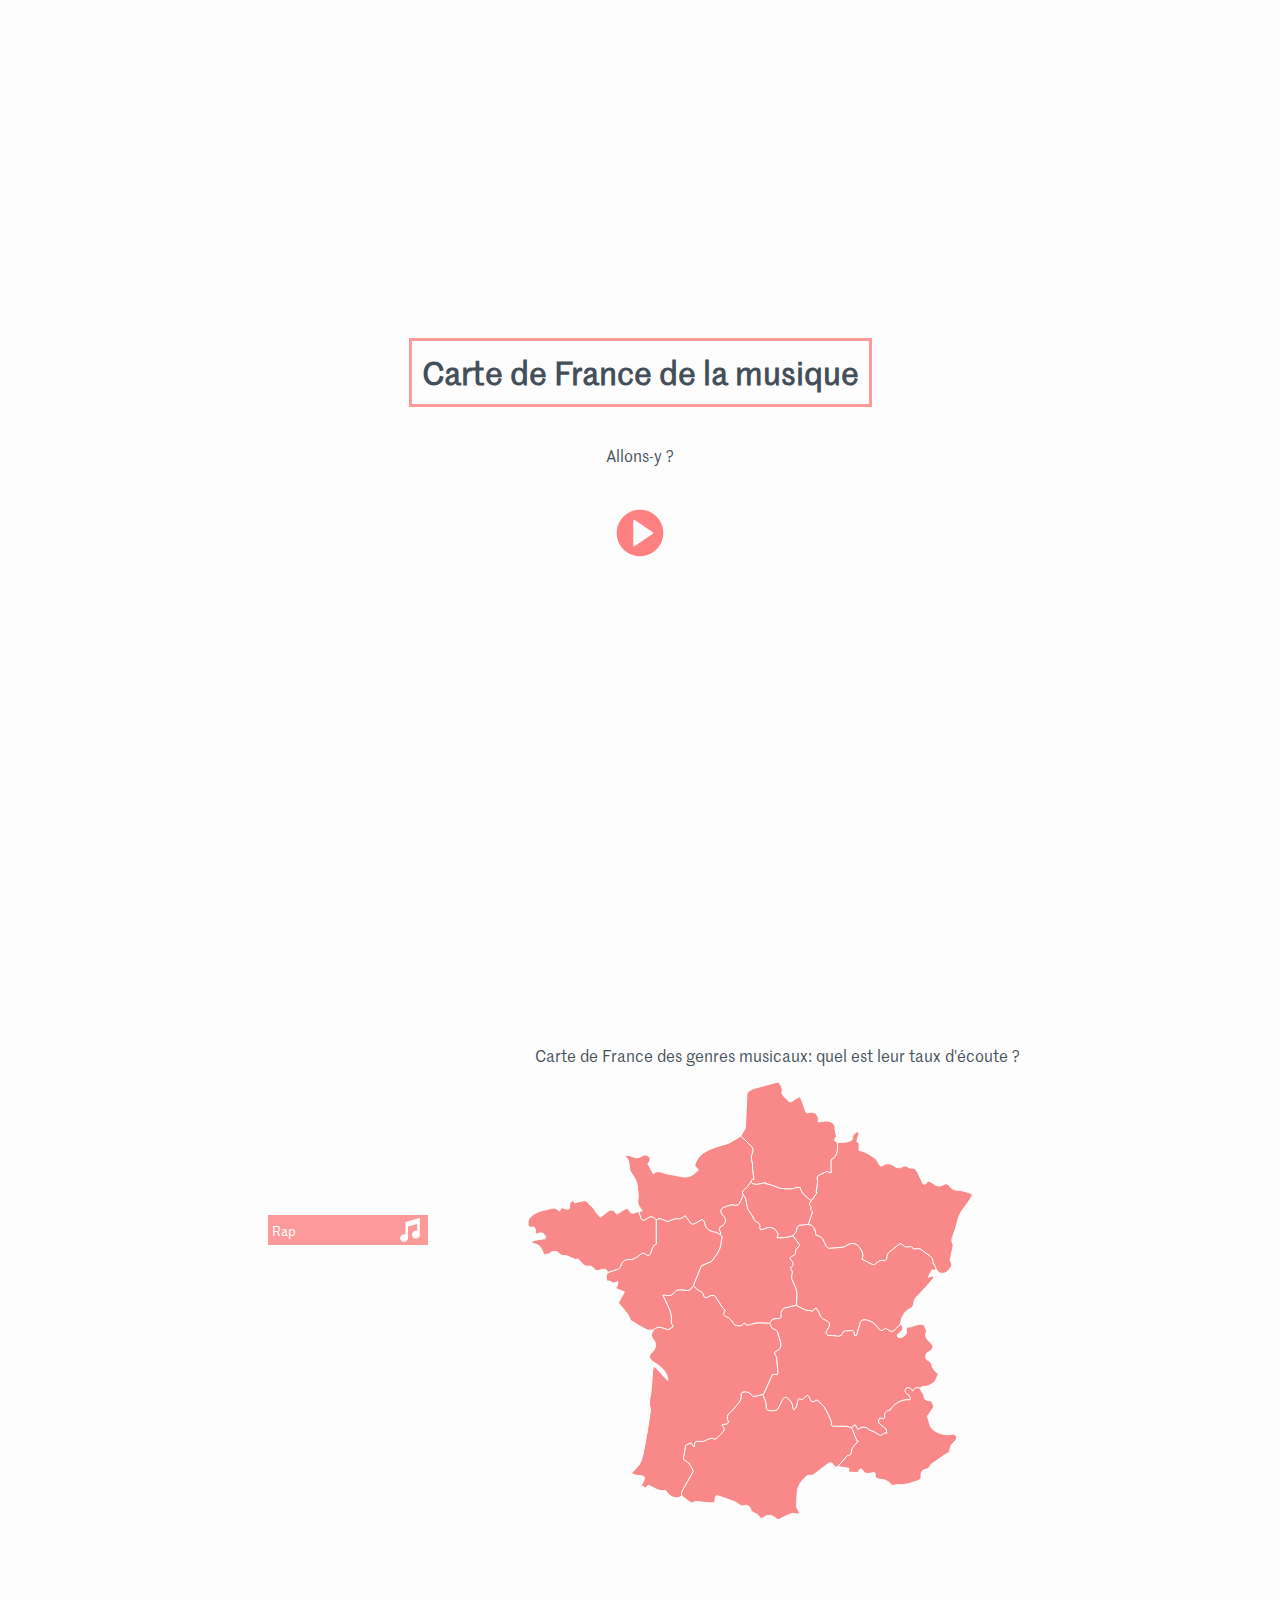
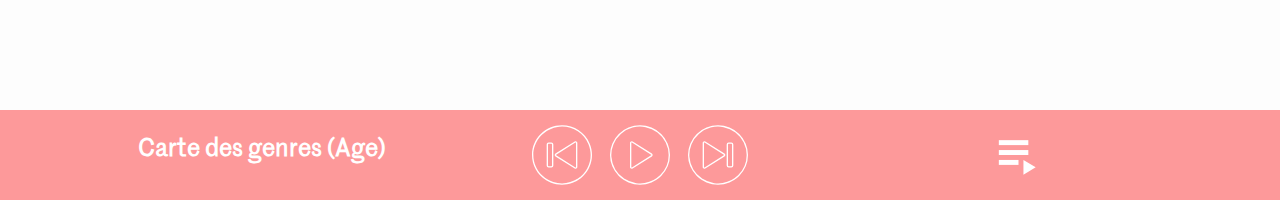
==== index.html @ 35dc8d73 "up" ====
<head>
<head>
  <meta charset="UTF-8">
  <meta name="viewport" content="width=device-width, initial-scale=1.0, maximum-scale=1.0, minimal-ui"/>
  <link rel="stylesheet" href="visuals/genreByRegionWithAge/interactiveMapStyle.css">
  <link rel="stylesheet" href="visuals/modeEcouteByAge/modeEcouteByAgeStyle.css">
  <link rel="stylesheet" href="visuals/decouverteByAge/decouverteByAgeStyle.css">
  <link rel="stylesheet" href="visuals/genreByAge/genreByAgeStyle.css">

  <link href="index_style.css" rel="stylesheet" type="text/css" />

  <script type="text/javascript" src="index_script.js"></script>
  
</head>


<body>
<div class="home">
  <div class="titre-div">
    <h1>Carte de France de la musique</h1>
  </div>
  <div>
    <p>
      Allons-y ?
    </p>
  </div>

  <div>
     <div class = "center">
      <button class="start" id="playbutton" onclick="scrollstart()">
        <img src="icons/start.svg" class="start" />
      </button>
    </div>
  </div>
</div>



<div class = "viz">

  <div id= "chartscontainer">

  <div id = "mapcharts" class = "charts">

    <div id="mapside">
      <div class="genre_selector">
        <select id="select_genre">
            <option value="Rap">Rap</option>
            <option value="Autre">Autre</option>
            <option value="Dance">Dance</option>
            <option value="Classique">Classique</option>
            <option value="Electro">Electro</option>
            <option value="Jazz">Jazz</option>
            <option value="Musique du monde">Musique du monde</option>
            <option value="Métal">Métal</option>
            <option value="PopRock">PopRock</option>
            <option value="Reggae">Reggae</option>
            <option value="RnB">RnB</option>
            <option value="Soul">Soul</option>
            <option value="Variété">Variété</option>
        </select>
      </div>
      <div class="map_legend">
        <svg xmlns="http://www.w3.org/2000/svg"
             version="1.1"
             id="map_legend_svg"
             xml:space="preserve"
        >
        </svg>
      </div>
    </div>

<div class="map" id="map">
    <div class="map_title">
        <p>Carte de France des genres musicaux: quel est leur taux d'écoute ?</p>
    </div>
    <div class="map_image">
        <svg xmlns="http://www.w3.org/2000/svg"
             version="1.1"
             id="map_svg"
             xml:space="preserve"
            >

            <path id="occ" d="m 309.60883,384.45453 c -1.83333,0.89067 -3.13067,0.448 -4.07733,-1.41733 -1.304,-2.57467 -3.32267,-3.09734 -5.62267,-1.35334 -4.832,3.65867 -9.54133,7.48267 -14.39867,11.10534 -0.704,0.52533 -1.96,0.29866 -2.95866,0.43466 -1.22,0.168 -2.812,-0.0733 -3.58667,0.60934 -2.32667,2.04933 -4.71733,4.21733 -6.35467,6.80133 -1.60133,2.53067 -2.91466,5.55467 -3.27466,8.49467 -0.648,5.27733 -0.64,10.656 -0.56,15.988 0.0213,1.35333 1.38666,2.66533 2.04666,4.03866 0.41067,0.856 0.65467,1.78934 0.976,2.688 -0.944,0.0267 -1.892,0.11734 -2.83066,0.0627 -1.87334,-0.10933 -3.98267,-0.936 -5.564,-0.33467 -4.19334,1.59334 -8.156,3.79067 -12.212,5.74667 h -2.18534 c -3.592,-3.36933 -7.43733,-5.52533 -12.34799,-2.58933 -0.65867,0.39333 -1.252,0.92133 -1.94934,1.22266 -1.51733,0.65334 -2.48,0.716 -3.456,-1.29066 -0.76533,-1.57334 -2.80933,-2.76 -4.544,-3.56534 -1.80666,-0.83733 -3.40933,-1.33066 -3.95466,-3.66266 -0.87867,-3.764 -4.18667,-5.07067 -7.7,-3.556 -0.72134,0.312 -1.94134,0.1 -2.65467,-0.33067 -1.71333,-1.03333 -3.104,-2.73867 -4.90933,-3.46133 -5.23734,-2.09867 -10.61734,-3.83867 -15.93734,-5.73334 -3.724,-1.328 -4.472,-0.72533 -4.46933,3.18267 0,1.25867 -0.67467,2.51867 -0.94133,3.43467 -5.02,-0.34134 -8.988,-0.38934 -12.88134,-0.948 -3.052,-0.436 -5.86933,-0.928 -8.796,0.748 -0.68533,0.392 -2.46533,-0.81067 -3.57066,-1.53867 -2.46934,-1.624 -4.83067,-3.41067 -7.23467,-5.12933 0.072,-1.63467 -0.392,-3.55734 0.304,-4.85734 3.524,-6.58266 7.34933,-13.00266 11.31733,-19.912 -1.83733,-3.68666 -3.23333,-8.31466 -7.72933,-10.45733 -2.11467,-1.00667 -2.41467,-1.84 -1.88,-3.984 0.78533,-3.14933 0.96667,-6.44667 1.536,-9.656 0.16,-0.89867 0.564,-2.13067 1.23733,-2.48533 1.552,-0.82 3.33734,-1.196 5.02534,-1.75067 0.66,1.06667 1.38666,2.24267 2.11333,3.41733 0.304,0.012 0.60933,0.024 0.91467,0.0373 -0.60134,-5.864 2.83466,-5.512 6.51733,-4.94667 0.83067,0.128 1.77867,-0.0733 2.592,-0.35467 3.928,-1.35866 7.58133,-4.40266 11.50267,-1.864 1.68533,-1.468 3.15733,-2.56666 4.408,-3.87466 2.70533,-2.832 7.228,-5.204 2.33466,-10.492 1.56134,-0.38534 2.56667,-0.81067 3.588,-0.852 2.66134,-0.11067 3.552,-1.27334 2.36267,-3.69867 -1.35733,-2.77067 -0.48133,-5.04133 1.43333,-7.084 1.63467,-1.74667 3.55867,-3.256 5.00267,-5.14133 2.984,-3.89334 7.512,-7.04 6.83333,-12.88267 -0.27466,-2.35333 1.10934,-3.12 3.092,-3.40133 3.23467,-0.45867 5.57867,0.992 7.63467,3.32267 0.57467,0.652 1.69067,1.37466 2.41867,1.248 2.92933,-0.508 5.80533,-1.33867 8.7,-2.048 0.124,0.396 0.23466,0.79866 0.37333,1.18933 1.42667,4.06933 3.772,7.88 2.98267,12.55333 -0.11067,0.65467 1.492,2.068 2.51066,2.336 1.604,0.42267 3.41333,0.372 5.084,0.144 1.328,-0.18133 3.156,-0.56133 3.75867,-1.49733 1.72266,-2.67734 2.99333,-5.65734 4.332,-8.568 1.33066,-2.89467 3.89333,-4.2 5.64,-2.48133 2.564,2.51866 5.332,5.03733 5.09333,9.21466 -0.04,0.71733 0.59867,1.47467 1.03067,2.45733 0.86,-0.62533 1.60666,-0.88 1.78933,-1.352 0.75733,-1.96 1.63733,-3.948 1.924,-6.00133 0.42267,-3.03733 1.11067,-4.96666 4.46,-2.60666 0.62933,-0.46267 1.19467,-0.76534 1.61867,-1.204 4.16133,-4.31734 4.53733,-4.3 6.908,1.15733 0.92933,2.136 2.04666,2.592 4.076,1.412 0.96933,-0.564 2.80133,-1.31334 3.196,-0.92134 2.80933,2.77734 5.76533,5.564 7.85866,8.86534 2.30267,3.628 3.748,7.80533 5.528,11.76 0.26,0.57866 0.60534,1.368 0.408,1.85733 -0.89466,2.216 0.448,3.24133 2.12667,3.416 2.75067,0.28667 5.55333,0.0787 8.33333,0.0787 2.01334,-0.0653 4.07734,0.0307 6.10134,0.37333 1.03733,0.176 2.00133,0.792 3,1.20667 0.58533,0.784 1.36266,1.48933 1.724,2.36666 1.476,3.56534 2.824,7.18267 4.22,10.78267 0.46266,0.0613 0.924,0.12267 1.388,0.18533 -1.41467,1.54267 -2.932,3.00667 -4.21067,4.65467 -0.98933,1.27733 -2.19867,2.71867 -2.4,4.20933 -0.452,3.33467 -1.11067,6.048 -4.46267,5.72534 -2.6,3.012 -4.79066,5.59333 -7.03466,8.128 -0.82534,0.93333 -1.77467,1.756 -2.66667,2.62933"/>
            <path id="cvdl" d="m 215.3035,113.07626 c 3.816,3.68 2.89067,8.87733 4.35333,13.30667 0.65334,1.98266 2.30934,3.624 3.44934,5.45733 0.872,1.40133 1.63466,2.86933 2.476,4.29067 0.60533,1.01733 1.02666,2.42266 1.936,2.92666 2.76666,1.53467 5.31333,2.97067 4.396,6.82534 -0.088,0.376 0.28533,0.86 0.63866,1.82 1.72667,-0.45067 3.70267,-0.51734 5.13867,-1.43467 2.788,-1.78533 8.716,-0.668 10.324,2.252 0.61333,1.112 1.436,2.10667 2.39067,3.48267 -0.28534,0.78266 -0.716,1.964 -1.316,3.60666 5.63333,0.61067 10.75333,-0.448 15.83333,-1.92266 2.22667,2.96 4.49867,5.88533 6.60933,8.924 0.224,0.32266 -0.34133,1.46133 -0.81733,1.956 -1.81467,1.88666 -3.588,3.60133 -3.13067,6.704 0.10934,0.74266 -1.64666,2.19066 -2.79866,2.60266 -2.83867,1.016 -3.45734,2.53067 -1.33734,4.60534 2.27334,2.22533 2.312,4.30133 0.0427,6.50666 -0.40267,0.392 -0.61733,0.97867 -0.94,1.50933 2.376,2.19734 1.99333,4.55067 1.232,7.13067 -0.34933,1.184 -0.196,2.728 0.26533,3.89867 1.17734,2.98133 2.85867,5.772 3.94,8.78 0.70534,1.96266 0.97867,4.17466 0.97867,6.27466 0,3.58267 -0.368,7.164 -0.58133,10.74667 -1.81867,0.39067 -3.64667,0.748 -5.456,1.18133 -1.70934,0.408 -3.40134,1.26134 -5.1,1.264 -2.51067,0.003 -5.31467,3.52934 -4.69867,6.88267 0.61467,3.33733 -1.22267,4.27733 -3.78933,4.04667 -3.88534,-0.34667 -6.26267,1.196 -7.52134,4.756 -3.64266,-0.204 -7.292,-0.628 -10.92666,-0.53334 -2.508,0.0653 -5.11734,0.524 -7.464,1.39334 -2.69734,1 -5.056,1.87066 -7.156,-1.50934 -0.868,1.03467 -1.39467,2.07734 -2.24,2.55334 -0.87067,0.49066 -2.07467,0.64933 -3.09467,0.552 -1.38667,-0.12934 -2.73867,-0.63867 -4.50133,-1.08667 -1.228,-1.664 -2.78,-4 -4.596,-6.112 -0.72267,-0.84267 -1.98,-1.29733 -3.07067,-1.736 -3.656,-1.472 -4.09867,-2.77733 -1.75733,-6.53467 -1.23734,-1.50133 -2.70134,-3.01866 -3.85734,-4.74133 -2.13466,-3.17867 -3.932,-6.596 -6.23066,-9.64133 -0.55334,-0.732 -2.63334,-0.792 -3.81467,-0.46134 -1.89067,0.53067 -3.55467,1.96267 -5.448,2.336 -0.624,0.12267 -2.20133,-1.76533 -2.39467,-2.896 -0.396,-2.308 -1.64,-2.99333 -3.61066,-3.96266 -2.41734,-1.188 -4.25334,-3.556 -6.34,-5.41334 2.64533,-6.624 5.29066,-13.248 7.95733,-19.928 2.86933,-1.21066 6.392,-2.68133 9.896,-4.19599 0.40667,-0.176 0.77733,-0.55067 1.04133,-0.92134 4.148,-5.86133 8.944,-11.42666 8.89734,-19.236 -0.003,-0.5 0.2,-1.01866 0.38266,-1.5 0.928,-2.45466 0.55334,-4.45333 -1.93733,-5.74933 0.42133,-0.312 0.84133,-0.624 1.312,-0.97333 -0.42667,-0.89467 -0.724,-1.60934 -1.09867,-2.28 -1.11733,-1.996 -0.60266,-3.408 1.39734,-4.46267 5.22266,-2.75733 5.79333,-7.29333 1.47333,-11.38133 -3.04267,-2.88 -2.33733,-6.464 1.58533,-7.90134 2.23067,-0.81733 4.448,-1.75733 6.75467,-2.24933 1.40133,-0.29867 3.04933,-0.12 4.42933,0.32933 2.024,0.65867 3.908,-0.99333 4.58934,-3.18533 1.10133,-2.31733 2.204,-4.63467 3.30533,-6.952"/>
            <path id="graest" d="m 444.24296,113.69213 c -2.72,4.06133 -5.14,8.372 -8.24133,12.11867 -3.60667,4.35866 -5.57867,9.20266 -6.80534,14.63333 -1.02,4.516 -2.588,8.93067 -4.21466,13.27733 -1.06534,2.844 -1.912,5.44667 -0.064,8.28667 0.39333,0.60267 0.21733,1.69733 0.0573,2.516 -0.90133,4.60533 -1.88667,9.19333 -2.81333,13.792 -0.064,0.328 0.004,0.79733 0.204,1.048 3.15466,3.98933 -0.068,6.56666 -2.184,9.204 -2.10667,2.62533 -5.16534,3.23466 -8.34134,2.55066 -0.84933,-0.18266 -1.50533,-1.30933 -2.23466,-2.01866 -0.42934,-0.41867 -0.82934,-0.86934 -1.24,-1.30534 -0.844,-2.016 -1.68667,-4.02933 -2.52934,-6.04533 -0.29866,0.10133 -0.59866,0.20267 -0.89733,0.304 0,-1.02 0.19067,-2.08533 -0.0453,-3.04533 -0.33734,-1.36667 -0.612,-3.12267 -1.56934,-3.896 -3.62933,-2.924 -7.46666,-5.60533 -11.368,-8.16267 -0.776,-0.50666 -2.176,-0.072 -3.28666,-0.0573 -1.17734,0.016 -3.24667,0.39067 -3.39067,0.02 -1.20267,-3.13467 -3.28133,-2.208 -5.60533,-1.83733 -1.29734,0.208 -3.256,-0.30267 -4.084,-1.232 -2.092,-2.34667 -3.50533,-2.59067 -5.948,-0.42 -1.89467,1.68266 -3.82533,3.38 -5.95867,4.72266 -3.21733,2.02534 -5.148,4.50534 -4.83333,8.53734 0.0493,0.64 -1.63333,2.13333 -2.12533,1.98133 -3.36934,-1.048 -5.852,0.25467 -8.17867,2.44133 -1.49333,1.40133 -3.05067,2.14267 -5.16267,0.95067 -2.90133,-1.63867 -5.94266,-3.036 -9.32,-4.73733 -0.0213,0.40133 -0.10266,-0.0387 0.0387,-0.38934 1.44933,-3.62933 0.46133,-6.748 -1.53467,-9.948 -3.74,-5.996 -8.9,-7.14533 -14.456,-2.988 -0.836,0.624 -1.956,1.07467 -2.99333,1.18934 -4.58133,0.50666 -9.17733,0.99333 -13.78,1.17066 -1.02267,0.0387 -2.51067,-0.96533 -3.068,-1.91066 -1.488,-2.51467 -2.43467,-5.34534 -3.908,-7.868 -0.588,-1.004 -1.91867,-1.696 -3.052,-2.22134 -1.116,-0.51733 -2.41467,-0.644 -3.41333,-0.888 -0.66534,-7.19333 -2.924,-10.272 -7.66134,-11.03466 1.38934,-4.10667 2.77734,-8.21467 4.30934,-12.74 -0.4,-0.35334 -1.27067,-1.12534 -2.188,-1.94 0.276,-0.62267 0.60133,-1.35867 0.88666,-2.00267 -2.40266,-3.91333 -2.40266,-3.91333 0.10267,-7.028 1.90667,-2.73467 3.812,-5.46933 5.71733,-8.20267 -0.32266,-0.0707 -0.64666,-0.14 -0.96933,-0.21066 0.39333,-2.69867 0.81867,-5.39334 1.16267,-8.09867 0.16,-1.272 0.532,-2.688 0.15733,-3.822666 -0.80933,-2.445334 -0.456,-4.318667 1.87333,-5.470667 2.476,-1.224 5.05734,-2.234666 8.09334,-3.556 0.54266,0.250667 1.668,0.773334 3.59066,1.665334 V 77.586798 c 0.89734,-0.58 2.57334,-1.150667 3.44267,-2.32 3.31067,-4.457334 3.62133,-9.621333 2.88267,-14.930667 5.172,0.149334 10.38666,0.556 15.24266,-2.861333 -0.56666,-3.189333 0.94534,-5.777333 4.076,-7.356 0.66,-0.333333 1.63334,-0.048 2.72,-0.048 -0.89866,3.372 -1.69066,6.350667 -2.53733,9.533333 4.52533,1.957334 1.04267,6.598667 2.53467,8.992 2.09066,0.457333 3.73733,0.468 5.016,1.16 3.63066,1.970667 7.29733,3.974667 10.57333,6.461333 1.684,1.278667 2.792,3.506667 3.75467,5.501333 1.00533,2.084 2.3,2.961334 4.25466,1.670667 3.48934,-2.304 6.84534,-1.978667 10.26667,-0.008 1.30533,0.753333 2.52667,1.906667 3.924,2.182667 1.54667,0.305333 3.58667,0.34 4.816,-0.444 2.272,-1.446667 4.01733,-1.813334 6.12933,0.113333 0.66533,0.606667 1.908,0.921333 2.83733,0.834667 3.08267,-0.282667 5.04134,0.998666 6.32,3.728 1.824,3.894666 3.71867,7.757333 5.672,11.587999 0.24934,0.488 1.16134,1.088 1.54667,0.964 0.868,-0.28267 1.66,-0.91867 2.35733,-1.54933 0.336,-0.30534 0.38934,-0.924003 0.83067,-2.084003 1.88533,0.877333 3.876,1.389333 5.33467,2.561333 3.89866,3.136 6.536,3.56267 10.932,1.12 2.09733,-1.16533 3.87333,-0.78 5.15466,1.15467 2.48534,3.74933 6.052,4.73866 10.32934,4.93466 3.028,0.13734 6.04133,1.132 8.99733,1.968 1.36667,0.38667 2.58133,1.30934 3.864,1.98934 z"/>
            <path id="nouaqu" d="m 234.91869,312.38413 c -2.896,0.70933 -5.77067,1.53867 -8.7,2.048 -0.728,0.12667 -1.844,-0.596 -2.42,-1.248 -2.056,-2.33067 -4.4,-3.78133 -7.63333,-3.324 -1.98267,0.28133 -3.36667,1.04933 -3.09334,3.40267 0.68,5.84266 -3.848,8.988 -6.832,12.88133 -1.44533,1.88533 -3.368,3.396 -5.004,5.14267 -1.91333,2.04266 -2.78933,4.31333 -1.432,7.084 1.18934,2.42533 0.29734,3.588 -2.364,3.69866 -1.02133,0.0413 -2.02666,0.46534 -3.588,0.85067 4.89467,5.28933 0.372,7.66 -2.33333,10.492 -1.252,1.30933 -2.724,2.408 -4.408,3.876 -3.92267,-2.54 -7.57467,0.50533 -11.50267,1.864 -0.81466,0.28133 -1.76266,0.48267 -2.592,0.35467 -3.68266,-0.56534 -7.11999,-0.91867 -6.51733,4.94666 -0.30533,-0.0133 -0.61066,-0.0253 -0.91466,-0.0387 -0.728,-1.17334 -1.45467,-2.34934 -2.11334,-3.416 -1.68933,0.55466 -3.47466,0.93066 -5.02533,1.74933 -0.67333,0.356 -1.07867,1.588 -1.23733,2.48667 -0.56934,3.20933 -0.75067,6.50666 -1.536,9.656 -0.53467,2.14266 -0.23467,2.976 1.88,3.984 4.49466,2.14266 5.892,6.76933 7.728,10.45733 -3.96667,6.90933 -7.792,13.32933 -11.316,19.912 -0.696,1.3 -0.23334,3.22266 -0.304,4.85733 -5.384,3.492 -11.764,1.308 -15.97734,-5.536 -7.12133,1.11067 -12.64266,-3.21067 -17.46133,-5.556 -1.236,1.352 -2.024,2.21333 -2.96533,3.24267 -1.93334,-1.688 -2.844,-2.484 -3.852,-3.364 0.97866,-1.60534 1.964,-2.83067 2.50533,-4.228 0.45333,-1.17334 0.89867,-3.41734 0.46133,-3.67334 -1.508,-0.88266 -3.46266,-1.64 -5.14266,-1.46266 -3.13467,0.33333 -7.18534,-1.6 -7.272,-2.94134 3.19066,-3.61466 6.57066,-6.232 8.268,-9.68 2.01066,-4.08133 2.80133,-8.82933 3.71066,-13.37199 1.62134,-8.09867 2.99067,-16.248 4.35734,-24.396 0.85333,-5.092 1.51466,-10.21734 2.24933,-15.32934 0.0507,-0.35466 0.11467,-0.77466 -0.0173,-1.08266 -2.576,-6.03067 0.15066,-11.88667 0.57733,-17.812 0.50133,-6.97734 1.01733,-13.95334 1.66133,-20.91867 0.10534,-1.13733 0.904,-2.21333 1.59067,-3.80267 4.82133,5.176 9.00533,9.66667 13.30667,14.28267 0.0213,-0.26933 0.24666,-1.056 0.12133,-1.78267 -1.32267,-7.72533 -7.04667,-11.89733 -12.94533,-15.92133 -0.84934,-0.57867 -1.72934,-1.11867 -2.53734,-1.752 -3.63466,-2.852 -3.69066,-5.44267 -0.22,-8.68533 3.04534,-2.844 4.35867,-7.05334 2.92934,-10.16667 -0.74534,-1.62667 -1.98934,-3.01467 -2.87467,-4.58533 -1.23867,-2.192 -0.93733,-4.24 0.77333,-6.13467 0.25734,-0.28533 0.064,-0.97733 0.0787,-1.47867 1.952,-1.00933 3.944,-2.91066 5.84533,-2.82533 3.05734,0.13867 6.05467,1.59067 9.42934,2.592 1.73866,-1.09333 3.692,-2.32133 4.968,-3.124 -0.96134,-1.98933 -2.09334,-3.20266 -1.98267,-4.28933 0.59467,-5.832 -0.548,-11.18933 -3.308,-16.336 -1.74667,-3.256 -3.15333,-6.69467 -5.03067,-10.73733 1.90134,0 2.652,-0.12534 3.34534,0.0213 2.83866,0.6 5.228,0.48133 7.32666,-2.132 2.50667,-3.12533 6.14134,-3.996 10.012,-3.136 3.74134,0.83067 7.01734,0.88933 8.76267,-3.356 0.16133,-0.392 0.636,-0.656 0.964,-0.98 2.088,1.85867 3.924,4.22533 6.34,5.41467 1.972,0.968 3.216,1.65333 3.61066,3.96133 0.19334,1.13067 1.772,3.01867 2.396,2.896 1.89334,-0.37333 3.55734,-1.80533 5.448,-2.336 1.18134,-0.33067 3.26134,-0.27067 3.81467,0.46133 2.29867,3.04667 4.096,6.46267 6.22933,9.64134 1.15734,1.72266 2.62134,3.24 3.85867,4.74133 -2.34267,3.75733 -1.9,5.06267 1.756,6.53467 1.092,0.43866 2.348,0.89333 3.072,1.736 1.81467,2.112 3.368,4.448 4.596,6.112 1.76267,0.448 3.11467,0.95733 4.50133,1.08666 1.02,0.0973 2.22267,-0.0613 3.09334,-0.552 0.84666,-0.476 1.372,-1.51866 2.24,-2.55333 2.1,3.38133 4.45866,2.50933 7.15733,1.50933 2.34667,-0.86933 4.956,-1.328 7.46267,-1.39333 3.636,-0.0947 7.284,0.32933 10.928,0.53333 1.34666,2.064 1.36133,5.032 4.572,5.844 1.24533,0.316 2.74133,1.564 3.18666,2.74267 1.304,3.44666 2.18,7.05866 3.14,10.62933 0.948,3.53067 -0.77066,6.84267 -4.16666,8.37333 -1.96934,0.88667 -2.41734,2.248 -1.132,4.09734 0.496,0.716 1.16266,1.49066 1.24533,2.288 0.504,4.94666 0.892,9.90666 1.24667,14.86666 0.052,0.72667 -0.28267,1.48267 -0.46667,2.35734 -1.592,-0.10134 -3.00267,-0.19067 -4.80533,-0.30667 -2.956,6.52933 -5.896,13.02667 -9.028,19.94667 0.20133,-0.0267 -0.24667,0.0307 -0.69467,0.0893"/>
            <path id="hdf" d="m 309.29629,60.336663 c 0.73867,5.308 0.428,10.473333 -2.88267,14.929333 -0.86933,1.170667 -2.54533,1.74 -3.44266,2.321333 v 13.436 c -1.924,-0.892 -3.048,-1.413333 -3.59067,-1.665333 -3.036,1.321333 -5.61733,2.332 -8.09333,3.557333 -2.32934,1.152 -2.68267,3.025333 -1.87334,5.470666 0.37467,1.134667 0.003,2.549335 -0.15733,3.821335 -0.344,2.70533 -0.76933,5.4 -1.16267,8.1 0.32267,0.0693 0.64667,0.14 0.96934,0.20933 -1.90534,2.73467 -3.81067,5.468 -5.71734,8.20267 -4.84133,-3.44934 -9.84266,-6.75733 -11.32533,-13.17867 -1.19467,-0.0747 -2.34533,-0.51066 -3.08,-0.13466 -5.39867,2.76666 -11.03067,1.16933 -16.572,1.04133 -0.79733,-0.0187 -1.56667,-0.664 -2.37067,-0.96133 -2.49466,-0.92267 -4.97466,-1.89734 -7.50799,-2.69734 -1.60934,-0.508 -3.30267,-0.74266 -4.95734,-1.09866 0.0387,-0.31334 0.076,-0.628 0.11467,-0.94 -1.108,0.2 -2.216,0.40666 -3.32533,0.60133 -3.99467,0.704 -8.11734,2.45867 -11.55467,-1.409335 0.42133,-0.812 0.84267,-1.624 1.20267,-2.316 0.78933,-0.204 1.468,-0.38 1.91333,-0.494666 -0.436,-3.02 -0.93867,-5.818667 -1.21733,-8.637333 -0.28,-2.844 0.24,-5.902667 -0.63867,-8.514667 -1.05867,-3.148 -1.11067,-5.838666 0.26533,-8.788 1.27334,-2.732 0.584,-5.387999 -1.41733,-7.454666 -3.24667,-3.350667 -6.71733,-6.486667 -10.09333,-9.714667 1.46,-2.505333 2.94933,-4.994666 4.35733,-7.529333 0.28267,-0.508 0.344,-1.181333 0.36933,-1.784 0.448,-10.755999 0.77334,-21.518666 1.428,-32.261332 0.084,-1.386667 1.59734,-3.0666667 2.90134,-3.9053334 1.928,-1.2386666 4.20266,-2.0533333 6.43066,-2.6826666 7.22534,-2.0386666 14.49867,-3.9119999 21.75467,-5.83599983 0.23466,-0.06266666 0.50666,0.01866667 0.832,0.03733334 1.27733,3.33733329 4.72666,5.89866649 2.99333,10.29466649 -0.356,0.9 1.05067,2.686667 1.94133,3.837333 1.04267,1.349333 2.60934,2.308 3.59067,3.689333 1.73733,2.442667 3.64133,2.521334 5.96133,0.589334 1.77467,-1.48 4.06,-2.346667 6.884,-3.910667 1.62534,4.392 3.28934,8.264 4.48,12.274667 1.32934,4.477333 1.14134,4.533333 5.64534,3.545333 3.692,-0.809334 7.73066,2.293333 7.90933,6.094666 0.044,0.929334 0.007,1.861334 0.007,3.348 1.51733,-0.114666 2.96666,-0.09067 4.36,-0.354666 4.73066,-0.898667 9.17066,-0.822667 11.916,3.925333 0.628,1.089333 0.30533,2.702666 0.528,4.057333 0.252,1.522667 0.68266,3.016 0.92533,4.54 0.16133,1.001333 0.58133,2.413333 0.10267,2.986666 -2.33067,2.794667 -2.18667,3.834667 1.19733,5.358667"/>
            <path id="nor" d="m 212.78203,54.022263 c 3.376,3.226667 6.84667,6.362667 10.092,9.714666 2.00133,2.066667 2.692,4.722667 1.41867,7.453334 -1.376,2.949333 -1.324,5.639999 -0.26534,8.789333 0.87867,2.612 0.35867,5.670666 0.63867,8.514666 0.27867,2.818667 0.78133,5.616 1.21733,8.637333 -0.44533,0.114667 -1.12533,0.290667 -1.91333,0.494667 -0.36,0.692 -0.78133,1.504 -1.204,2.316 -1.65733,2.198668 -2.92133,4.970668 -5.072,6.455998 -2.89067,1.996 -3.83867,3.28667 -2.39067,6.67867 -1.10133,2.31733 -2.204,4.63466 -3.30533,6.952 -0.68133,2.19066 -2.56533,3.844 -4.58933,3.18533 -1.37867,-0.44933 -3.028,-0.62933 -4.42934,-0.33067 -2.30666,0.49334 -4.524,1.43334 -6.75333,2.24934 -3.924,1.43733 -4.62933,5.02266 -1.58533,7.90266 4.31866,4.088 3.74933,8.624 -1.47467,11.38 -1.99867,1.056 -2.51467,2.468 -1.39733,4.464 0.37466,0.67067 0.672,1.38534 1.09866,2.27867 -0.47066,0.34933 -0.89066,0.66267 -1.31066,0.97467 -1.19867,-0.58934 -2.39734,-1.17867 -3.596,-1.768 -6.268,-0.78134 -10.70134,-3.4 -11.624,-10.492 -0.10534,-0.81334 -2.01467,-2.21734 -2.54267,-2.004 -2.17333,0.88 -4.07333,2.40666 -6.2,3.43733 -1.22933,0.59733 -3.448,1.41333 -3.93067,0.90533 -2.28266,-2.40533 -4.12133,-5.232 -6.5,-8.42133 -0.93333,0.68667 -2.068,1.72133 -3.38133,2.42267 -0.92133,0.492 -2.07467,0.65333 -3.14267,0.74 -1.29066,0.104 -2.69066,-0.336 -3.88133,0.0107 -2.448,0.712 -4.79066,1.792 -7.06533,2.676 -8.32,-3.47733 -8.32,-3.47733 -11.54,-1.59733 -2.82933,-3.90667 -5.60933,-4.14 -9.95333,-0.836 -2.488,1.892 -4.428,1.45333 -5.508,-1.43333 -0.73734,-1.97334 -1.172,-4.05867 -1.74267,-6.09334 0.93467,-0.22666 1.86933,-0.452 3.312,-0.80133 -0.69067,-1.07333 -1.04267,-1.92133 -1.648,-2.50667 -2.70933,-2.62 -3.22,-5.69733 -2.552,-9.304 0.376,-2.024 0.13067,-4.17866 0.032,-6.268 -0.056,-1.18533 -0.57733,-2.36 -0.552,-3.53333 0.13333,-6.27066 -2.48533,-11.183998 -6.212,-16.163998 -2.09733,-2.802667 -1.784,-7.378666 -2.68,-11.125333 -0.316,-1.328 -0.898667,-2.621333 -1.554667,-3.825333 -0.337333,-0.62 -1.101333,-1.006667 -1.672,-1.5 0.03867,-0.346667 0.076,-0.693333 0.114667,-1.041333 1.4,0 2.86533,-0.266667 4.18533,0.06 2.248,0.554666 4.36267,1.903999 6.60934,2.121333 1.744,0.168 3.82266,-0.524 5.36666,-1.466667 2.556,-1.56 4.93734,-1.970666 7.08134,0.192 2.24666,2.264 1.384,4.530667 -0.71867,6.501333 -0.18,0.169334 -0.276,0.426667 -0.28267,0.437334 1.83734,3.442666 3.59867,6.742666 5.56534,10.426666 -0.49467,-0.133333 -0.34267,-0.05067 -0.304,-0.08667 4.98933,-4.755999 9.91066,-0.204 14.79066,0.277334 5.156,0.509333 10.19333,2.156 15.34267,2.856 2.29066,0.310666 4.85466,-0.126667 7.06933,-0.882667 1.94667,-0.664 3.64133,-2.166667 5.34,-3.441333 3.57067,-2.68 3.472,-2.638667 0.15867,-5.532 -0.65334,-0.570667 -1.008,-2.210667 -0.68667,-3.041333 1.728,-4.473334 3.91867,-8.149333 8.40933,-11.142667 7.38267,-4.918666 15.52,-6.725333 23.672,-9.113333 3.13067,-0.916 5.92,-3.037333 8.82,-4.688 1.65467,-0.941333 3.22,-2.038666 4.82667,-3.065333"/>
            <path id="pdll" d="m 128.15243,138.04173 c 3.22133,-1.87867 3.22133,-1.87867 11.54,1.59867 2.27467,-0.88534 4.61733,-1.964 7.06533,-2.67734 1.192,-0.34666 2.59067,0.0947 3.88134,-0.0107 1.068,-0.0867 2.22133,-0.248 3.144,-0.74 1.312,-0.70134 2.44666,-1.73467 3.38,-2.42134 2.37866,3.18934 4.21733,6.016 6.5,8.42 0.48266,0.508 2.70133,-0.308 3.93066,-0.904 2.12667,-1.03066 4.028,-2.55866 6.2,-3.43733 0.528,-0.21467 2.43734,1.19067 2.54267,2.00267 0.924,7.092 5.356,9.712 11.624,10.49333 1.19867,0.58933 2.39733,1.17733 3.596,1.76667 2.48933,1.296 2.864,3.29466 1.936,5.748 -0.18267,0.48266 -0.38533,1 -0.38267,1.5 0.0467,7.81066 -4.74933,13.376 -8.89733,19.23733 -0.26267,0.37067 -0.63467,0.74533 -1.04,0.92133 -3.504,1.51467 -7.028,2.98534 -9.89733,4.196 -2.66667,6.68 -5.312,13.304 -7.956,19.928 -0.33067,0.324 -0.804,0.588 -0.96534,0.98 -1.74533,4.24533 -5.02133,4.18667 -8.76266,3.356 -3.872,-0.86 -7.50534,0.0107 -10.01334,3.136 -2.09733,2.61333 -4.48666,2.732 -7.32666,2.132 -0.692,-0.14667 -1.44267,-0.0227 -3.344,-0.0227 1.87733,4.044 3.284,7.48267 5.02933,10.73867 2.76133,5.14533 3.904,10.504 3.30933,16.336 -0.112,1.08533 1.02,2.3 1.98267,4.28933 -1.276,0.80134 -3.22933,2.03067 -4.968,3.124 -3.37467,-1.00133 -6.372,-2.45333 -9.42933,-2.592 -1.90134,-0.0853 -3.89467,1.816 -5.84534,2.824 -2.048,-0.02 -4.43333,0.63734 -6.08266,-0.18266 -5.43867,-2.70534 -10.796,-5.67734 -15.78267,-9.12934 -1.64933,-1.14133 -1.83333,-4.21466 -3.125333,-6.10666 -1.805333,-2.644 -4.004,-5.02534 -6.067999,-7.48934 -1.189334,-1.41866 -2.445334,-2.78 -3.590667,-4.076 2.025333,-3.67066 3.805333,-6.89733 6.084,-11.02666 -3.154667,-1.26134 -5.924,-2.368 -9.024,-3.60667 0.709333,-0.88533 1.365333,-1.70266 2.270667,-2.83066 v -4.508 c -3.785334,4.82266 -6.9,-1.17067 -10.488,0.26933 -1.76,-3.10133 -1.024,-5.928 0.292,-8.732 3.348,-1.06933 6.757333,-1.98933 10.013333,-3.28933 1.202667,-0.48134 2.56,-1.68534 2.96,-2.86 1.348,-3.972 4.001333,-7.01067 7.854669,-6.84134 4.50133,0.19734 7.776,-1.42133 11.05733,-4.23733 1.51867,-1.30533 3.69733,-3.43067 6.308,-1.172 2.39733,2.07467 4.12667,1.532 5.168,-1.544 1.228,-3.62133 1.94533,-7.60133 5.42133,-8.44133 -0.0347,-8.36134 -0.068,-16.24 -0.10133,-24.11867"/>
            <path id="bre" d="m 128.15243,138.04173 c 0.0333,7.87867 0.0667,15.75733 0.10133,24.11867 -3.476,0.84 -4.19333,4.82 -5.42133,8.44133 -1.04133,3.076 -2.77067,3.61867 -5.168,1.544 -2.61067,-2.25867 -4.78933,-0.13333 -6.308,1.172 -3.28133,2.816 -6.556,4.43467 -11.05733,4.23733 -3.853336,-0.16933 -6.506669,2.86934 -7.854669,6.84134 -0.4,1.17466 -1.757333,2.37866 -2.96,2.86 -3.256,1.3 -6.665333,2.22 -10.013333,3.28933 -0.789333,-3.54267 -1.554667,-3.844 -6.902667,-2.74 -1.413333,0.292 -3.026666,1.116 -4.194666,0.7 -1.346667,-0.48 -2.209333,-2.184 -3.457333,-3.124 -0.933334,-0.70267 -2.325334,-1.67467 -3.202667,-1.42667 -4.588,1.29467 -6.962666,-1.66133 -9.330666,-4.53733 -2.277334,-2.76533 -2.425334,-2.93067 -4.945334,-1.872 -3.065333,-1.32133 -5.836,-2.58533 -8.666666,-3.69733 -0.826667,-0.324 -1.828,-0.32534 -2.741333,-0.28667 -2.625334,0.11333 -4.234667,-1.20533 -5.893334,-3.14533 -0.790666,-0.92667 -2.950666,-0.86534 -4.498666,-0.9 -1.017333,-0.0213 -2.048,0.58533 -3.073333,0.912 0.072,0.32 0.144,0.64133 0.214666,0.96133 -2.513333,0.58533 -5.028,1.17067 -6.722666,1.56533 -1.553333,-3.37066 -2.188,-6.63066 -4.152,-8.48133 -2.0253334,-1.90933 -5.3426666,-2.44667 -9.0386665,-3.97467 1.0813333,-0.728 1.8293333,-1.44666 2.7239999,-1.78266 1.2853333,-0.48534 2.6613333,-0.78134 4.0239999,-0.996 2.2226667,-0.352 4.4666667,-0.57334 7.2759997,-0.92 1.734667,-2.056 -0.490667,-5.95867 -4.325333,-5.87734 -1.502667,0.032 -2.9906667,0.77867 -4.9666667,1.33467 -0.1173333,-1.48933 -0.2733333,-2.76267 -0.3066666,-4.03867 -0.068,-2.448 -1.0586667,-3.79066 -3.6666666,-3.024 -2.4359999,0.71467 -3.19599991,-0.82133 -3.49733323,-2.63066 -0.75199998,-4.52 1.92666663,-7.67734 5.55866653,-10.21734 6.0426666,-4.22933 13.1559996,-4.28533 19.7253326,-6.35866 0.985334,-0.30934 2.48,0.708 3.633333,1.31333 0.893334,0.468 1.621334,1.25333 2.294667,1.79333 0.478667,-0.26933 0.638667,-0.308 0.649333,-0.37333 0.734667,-4.29467 3.581334,-2.33867 5.733334,-1.804 3.097333,0.768 4.282666,-0.248 3.969333,-3.38533 -0.244,-2.44134 0.933333,-4.03734 3.456,-4.92 0.514666,0.73733 1.002666,1.436 1.56,2.236 2.681333,-0.64134 5.425333,-1.25734 8.145333,-1.96267 2.668,-0.692 4.345333,0.15467 5.745333,2.62533 0.865333,1.528 2.888,2.35334 4.038667,3.78 1.657333,2.05734 2.885333,4.45734 4.505333,6.548 1.041333,1.34267 2.458666,2.392 3.512,3.388 2.530666,-2.02533 4.586666,-3.83466 6.806666,-5.41333 3.78,-2.68933 5.508,-2.39067 8.458667,1.19867 0.326666,0.39733 0.578666,0.85733 0.753333,1.12 3.329333,-1.98134 6.241333,-3.86667 9.32,-5.42267 0.634666,-0.32133 2.563999,0.36933 2.749329,0.956 1.076,3.40267 3.964,4.51333 7.09334,2.63467 0.85466,-0.51334 2.06666,-0.43067 3.11333,-0.62134 0.57067,2.03467 1.00533,4.12134 1.74267,6.09334 1.08,2.88666 3.02,3.32533 5.508,1.43466 4.344,-3.304 7.124,-3.072 9.95333,0.83467"/>
            <path id="auvrho" d="m 234.91869,312.38413 c 0.448,-0.0587 0.896,-0.116 0.69467,-0.0893 3.132,-6.92 6.072,-13.41734 9.028,-19.94667 1.80266,0.116 3.21333,0.20533 4.80533,0.30667 0.184,-0.87467 0.51867,-1.63067 0.46667,-2.35734 -0.35467,-4.96 -0.74267,-9.92 -1.24667,-14.86666 -0.0827,-0.79734 -0.74933,-1.572 -1.24533,-2.288 -1.28534,-1.84934 -0.83734,-3.21067 1.132,-4.09734 3.396,-1.53066 5.11466,-4.84266 4.16666,-8.37333 -0.96,-3.57067 -1.836,-7.18267 -3.14,-10.62933 -0.44533,-1.17867 -1.94133,-2.42667 -3.18666,-2.74267 -3.21067,-0.812 -3.22534,-3.78 -4.572,-5.844 1.25733,-3.56 3.63466,-5.10266 7.52,-4.756 2.56666,0.23067 4.404,-0.70933 3.78933,-4.04666 -0.616,-3.35334 2.18933,-6.88 4.7,-6.88267 1.69867,-0.003 3.39067,-0.856 5.1,-1.264 1.808,-0.43333 3.636,-0.79067 5.456,-1.18133 0.53067,0.32666 1.03867,0.69733 1.596,0.97066 2.576,1.25734 5.08533,2.72 7.78,3.64534 1.77733,0.612 3.82533,0.43866 5.75067,0.616 0.0227,0.35866 0.044,0.71866 0.064,1.076 1.292,-1.12267 2.58266,-2.248 4.5,-3.91734 1.38533,2.41734 2.97733,4.29067 3.56666,6.43867 0.852,3.10667 2.84,4.748 5.53067,5.82 4.72133,1.88133 5.68,5.14933 2.55867,9.076 -2.45867,3.09466 -1.85067,5.35333 1.13333,6.564 2.54666,0 4.43733,-0.28667 6.20533,0.0587 3.73067,0.728 6.92667,1.04 7.928,-3.90266 0.11867,-0.58934 2.23467,-0.92934 3.46533,-1.09734 1.30667,-0.18 2.748,0.28534 3.97334,-0.0707 2.12933,-0.61734 3.188,0.12133 3.69466,2.07733 0.21734,0.83733 0.35334,1.696 0.548,2.65067 0.52267,-0.052 0.964,-0.0947 1.86267,-0.184 1.176,-4.17734 2.26533,-8.436 3.62533,-12.60667 0.35067,-1.07333 1.41734,-2.42933 2.392,-2.664 1.592,-0.38133 3.49067,-0.28933 5.056,0.22134 2.212,0.72266 4.536,1.66 6.27334,3.13866 2.30133,1.95867 3.988,4.628 6.164,6.764 0.512,0.504 2.36933,0.52 2.84,0.0253 1.78,-1.86 3.28266,-1.90266 5.252,-0.30933 3.02,2.444 5.37733,1.98267 7.868,-1.06133 1.332,-1.62667 2.908,-3.05333 4.37466,-4.56933 3.356,2.82266 3.084,6.45999 -0.68533,8.63866 -1.708,0.98667 -2.97867,2.09733 -2.14533,4.108 3.90266,1.88267 6.36666,-0.224 8.46,-2.8 0.57066,-0.70133 0.57333,-2.18267 0.32,-3.176 -0.64,-2.52133 0.928,-4.28 3.53466,-3.94933 0.94667,0.12 2.14,-0.18267 2.93867,-0.71733 2.344,-1.56267 9.84667,-2.18667 11.35467,-1.27334 0.94933,2.344 1.62933,4.02133 2.472,6.09867 -2.76934,5.20933 0.56,8.73333 4.408,12.276 1.08,0.99466 2.25466,3.14266 1.86533,4.2 -0.64133,1.74 -2.27067,3.61733 -3.95467,4.33733 -1.93466,0.82933 -3.072,1.612 -3.21066,3.72933 -0.13467,2.09067 0.108,3.696 2.29466,4.92934 1.576,0.888 3.42534,2.616 3.708,4.22266 0.72934,4.16267 3.32,6.648 6.62667,9.14934 -1.22933,2.928 -2.46533,5.868 -3.244,7.72266 -2.89333,1.85334 -4.71333,3.36267 -6.79733,4.24134 -1.57734,0.66533 -3.52534,0.38933 -5.24934,0.788 -1.16533,0.268 -2.22666,0.98 -3.33466,1.49333 -2.928,-0.80267 -5.536,-0.65467 -7.128,3.03467 -1.708,-3.07467 -3.74,-4.352 -6.688,-2.712 -1.668,3.19066 -1.032,4.32533 2.1,5.876 1.144,0.56666 1.67866,2.53866 2.26666,3.96133 0.18134,0.43867 -0.37866,1.18533 -0.58266,1.744 -6.50934,-1.46933 -16.15734,3.54267 -19.5,10.07333 -4.072,0.576 -6.27334,2.848 -5.524,7.416 0.0773,0.472 -0.82,1.10534 -1.06667,1.41467 -1.58933,-0.388 -2.75333,-0.67067 -3.77867,-0.92267 -2.116,2.96134 -1.48533,5.10534 1.06134,6.94667 1.76,1.27333 3.73333,2.424 5.05066,4.076 0.82667,1.03867 0.62,2.90133 0.876,4.396 -0.456,-0.184 -0.912,-0.36933 -1.36933,-0.552 -1.07067,0.556 -2.272,0.956 -3.18133,1.71067 -1.47334,1.22266 -2.296,1.14933 -3.90267,-0.19334 -2.028,-1.69333 -4.74667,-2.57066 -7.18933,-3.756 -0.52934,-0.25866 -1.332,-0.14933 -1.7,-0.51866 -3.72934,-3.73334 -7.58667,-3.85334 -11.60667,-0.37067 -0.88533,-1.62933 -1.67733,-3.088 -2.66667,-4.908 -1.612,1.14133 -2.89066,2.04667 -4.16933,2.95333 -0.99867,-0.416 -1.96267,-1.03066 -3,-1.20666 -2.024,-0.34267 -4.08933,-0.43867 -6.10267,-0.37467 -2.78,0 -5.58133,0.20933 -8.33333,-0.0773 -1.67733,-0.17467 -3.02,-1.20134 -2.12533,-3.41734 0.196,-0.488 -0.14934,-1.27866 -0.408,-1.856 -1.78133,-3.95466 -3.22667,-8.132 -5.528,-11.76133 -2.09467,-3.3 -5.05067,-6.08667 -7.85867,-8.864 -0.396,-0.392 -2.228,0.35733 -3.196,0.92 -2.03066,1.18133 -3.148,0.724 -4.076,-1.41067 -2.37066,-5.45733 -2.748,-5.476 -6.90933,-1.15733 -0.42267,0.43867 -0.988,0.74 -1.61867,1.204 -3.348,-2.36 -4.036,-0.43067 -4.45866,2.60667 -0.28667,2.05333 -1.16667,4.04 -1.92534,6.00133 -0.18133,0.472 -0.928,0.72667 -1.788,1.352 -0.43333,-0.984 -1.07066,-1.74 -1.03066,-2.45733 0.23866,-4.17734 -2.52934,-6.696 -5.09334,-9.21467 -1.748,-1.71867 -4.31066,-0.41467 -5.64133,2.48133 -1.33867,2.91067 -2.60933,5.89067 -4.332,8.568 -0.60267,0.936 -2.42933,1.31467 -3.75733,1.49734 -1.67067,0.228 -3.48,0.27866 -5.08534,-0.144 -1.01733,-0.26934 -2.62,-1.68134 -2.50933,-2.336 0.788,-4.67334 -1.556,-8.48534 -2.984,-12.55334 -0.13733,-0.39066 -0.248,-0.79333 -0.372,-1.18933"/>
            <path id="bfc" d="m 372.38882,242.08599 c -1.46667,1.516 -3.04133,2.94267 -4.37333,4.56933 -2.49067,3.044 -4.84934,3.50534 -7.86934,1.06134 -1.968,-1.59467 -3.47066,-1.55067 -5.25066,0.30933 -0.472,0.49333 -2.328,0.47733 -2.84134,-0.0253 -2.176,-2.136 -3.86133,-4.80534 -6.164,-6.76534 -1.73733,-1.47733 -4.06133,-2.41466 -6.272,-3.13733 -1.56666,-0.51067 -3.46533,-0.60267 -5.056,-0.22133 -0.976,0.23466 -2.04133,1.59066 -2.392,2.664 -1.36133,4.17066 -2.45066,8.42933 -3.62666,12.60666 -0.89867,0.088 -1.34,0.132 -1.86134,0.184 -0.196,-0.95466 -0.33066,-1.81466 -0.548,-2.652 -0.50666,-1.95466 -1.56533,-2.69333 -3.696,-2.076 -1.22533,0.35467 -2.66666,-0.10933 -3.972,0.0693 -1.23066,0.168 -3.34666,0.508 -3.46666,1.09866 -1.00134,4.94267 -4.196,4.62934 -7.92667,3.90134 -1.768,-0.344 -3.65866,-0.0587 -6.20666,-0.0587 -2.984,-1.21067 -3.592,-3.468 -1.132,-6.56267 3.12133,-3.928 2.16266,-7.196 -2.55867,-9.076 -2.692,-1.07333 -4.68,-2.71333 -5.532,-5.82 -0.58933,-2.14933 -2.18,-4.02133 -3.56533,-6.43866 -1.91867,1.66933 -3.20934,2.79333 -4.5,3.91733 -0.0213,-0.35733 -0.0427,-0.71733 -0.064,-1.076 -1.92667,-0.17733 -3.97467,-0.004 -5.752,-0.616 -2.69334,-0.92667 -5.20267,-2.388 -7.78,-3.64667 -0.55734,-0.272 -1.06534,-0.64266 -1.596,-0.96933 0.21333,-3.58267 0.58133,-7.164 0.58133,-10.74667 0,-2.1 -0.27333,-4.312 -0.97867,-6.27466 -1.08133,-3.00934 -2.76266,-5.79867 -3.94,-8.78 -0.46133,-1.17067 -0.61466,-2.716 -0.26533,-3.9 0.76133,-2.57867 1.144,-4.932 -1.232,-7.12934 0.32267,-0.532 0.53733,-1.11733 0.94,-1.50933 2.26933,-2.20533 2.23067,-4.28133 -0.0427,-6.50667 -2.12,-2.076 -1.50133,-3.58933 1.33734,-4.60533 1.152,-0.41333 2.908,-1.86133 2.79866,-2.60266 -0.45733,-3.10267 1.316,-4.81734 3.13067,-6.704 0.476,-0.49467 1.04133,-1.63334 0.81733,-1.956 -2.11066,-3.03867 -4.38266,-5.96534 -6.60933,-8.924 0.12667,-0.276 0.18133,-0.63467 0.38933,-0.816 2.15467,-1.85734 3.54134,-3.95467 3.58534,-7.028 0.0147,-0.932 1.70933,-2.41467 2.84,-2.64534 2.768,-0.56533 5.65733,-0.54933 8.49733,-0.76666 4.736,0.76266 6.996,3.84 7.66133,11.03466 0.99867,0.244 2.29734,0.36934 3.412,0.88667 1.13467,0.52667 2.46534,1.21733 3.052,2.22133 1.47467,2.52267 2.42134,5.35467 3.908,7.868 0.55867,0.94667 2.04534,1.94934 3.06934,1.91067 4.60266,-0.176 9.19733,-0.66267 13.77999,-1.17067 1.036,-0.11466 2.15734,-0.564 2.99334,-1.18933 5.556,-4.156 10.716,-3.008 14.456,2.988 1.996,3.2 2.984,6.31867 1.53333,9.94933 -0.14,0.35067 -0.06,0.79067 -0.0373,0.388 3.37733,1.70133 6.41733,3.1 9.32,4.73867 2.112,1.192 3.66933,0.44933 5.16133,-0.952 2.32667,-2.18534 4.81067,-3.488 8.18,-2.44134 0.492,0.15334 2.17467,-1.34133 2.12533,-1.98 -0.316,-4.03333 1.616,-6.51333 4.83334,-8.53866 2.132,-1.34267 4.064,-3.03867 5.95733,-4.72133 2.44267,-2.17067 3.85733,-1.928 5.948,0.42 0.828,0.92933 2.78667,1.43866 4.08533,1.232 2.324,-0.372 4.40267,-1.29734 5.60534,1.836 0.14266,0.372 2.21333,-0.003 3.39066,-0.0187 1.11067,-0.0147 2.51067,-0.45067 3.28667,0.0573 3.90133,2.556 7.73733,5.23867 11.36667,8.16267 0.95866,0.77333 1.23333,2.52933 1.57066,3.896 0.236,0.96 0.0453,2.02533 0.0453,3.044 0.29866,-0.10134 0.59733,-0.20134 0.89733,-0.30267 0.84267,2.01467 1.68533,4.02933 2.528,6.044 -1.22267,0.0973 -2.44533,0.19333 -4.49467,0.35467 -0.888,1.73333 -2.09733,4.096 -3.744,7.31466 1.75867,-0.708 2.51467,-1.17466 3.32,-1.28266 0.60667,-0.0813 1.49467,0.10933 1.85067,0.52666 0.296,0.35067 0.26,1.42667 -0.0653,1.79867 -4.544,5.2 -8.92534,10.57733 -13.83467,15.41333 -4.42667,4.36134 -4.77867,4.54934 -5.98667,10.756 -0.27333,1.40667 -1.73466,3.03334 -3.07733,3.70667 -6.54,3.28 -9.07067,8.92667 -9.944,15.704"/>
            <path id="paca" d="m 323.05149,345.77346 c 1.27867,-0.90667 2.55733,-1.812 4.16933,-2.95333 0.98934,1.82 1.78267,3.27866 2.66667,4.908 4.02133,-3.48267 7.87733,-3.36267 11.60667,0.37066 0.368,0.36934 1.17066,0.26 1.7,0.51867 2.44266,1.18533 5.16266,2.06267 7.18933,3.756 1.60667,1.34267 2.42933,1.416 3.904,0.19333 0.908,-0.75466 2.11067,-1.15466 3.18133,-1.71066 0.456,0.18266 0.912,0.368 1.36934,0.552 -0.25734,-1.49467 -0.0493,-3.35734 -0.876,-4.396 -1.31867,-1.652 -3.29067,-2.80267 -5.05067,-4.076 -2.548,-1.84134 -3.17733,-3.98534 -1.06133,-6.94667 1.024,0.252 2.188,0.53467 3.77866,0.92267 0.24534,-0.30934 1.14267,-0.94267 1.06534,-1.41467 -0.74934,-4.568 1.452,-6.84 5.524,-7.416 3.344,-6.53067 12.99066,-11.54267 19.5,-10.07333 0.204,-0.55867 0.764,-1.30534 0.584,-1.744 -0.58934,-1.42267 -1.12267,-3.39467 -2.268,-3.96134 -3.13067,-1.55066 -3.768,-2.68533 -2.1,-5.876 2.948,-1.64 4.98,-0.36266 6.68933,2.712 1.59067,-3.68933 4.19867,-3.83733 7.12666,-3.03466 1.04267,1.90133 2.084,3.80266 3.12534,5.70133 0.32133,-0.128 0.64533,-0.25733 0.968,-0.388 0,0.56 0.012,1.12133 -10e-4,1.68133 -0.0907,3.70667 1.48534,5.30667 5.15867,5.544 1.06533,0.0693 2.96533,0.65734 2.992,1.09734 0.148,2.428 3.32267,4.79333 0.148,7.396 -1.07867,0.88666 -1.51867,2.53066 -2.32667,3.78 -0.66266,1.02666 -1.43466,1.98266 -2.44666,3.36266 0.856,2.856 1.80133,6.18934 2.876,9.48 0.29733,0.916 0.892,1.77467 1.5,2.54 3.744,4.70934 13.83866,7.63467 19.588,5.992 1.20933,-0.34533 3.20266,-0.0493 4.01333,0.76667 1.468,1.48133 1.92,3.57867 0.176,5.45867 -1.44667,1.55866 -3.132,2.96533 -4.25733,4.72933 -0.84,1.31733 -0.95734,3.096 -1.39067,4.66933 -0.21467,0.78134 -0.164,1.89467 -0.67333,2.28534 -1.296,0.99466 -2.9,1.57866 -4.27467,2.48933 -2.53867,1.68267 -5,3.484 -7.49733,5.23067 -2.02134,1.41333 -4.04934,2.82 -6.72,4.67733 -0.404,2.408 -2.144,4.39733 -5.84667,5.01867 -2.67467,0.44933 -4.13467,2.69066 -3.81067,5.61733 0.36934,3.328 -0.87466,5 -4.08133,5.764 -2.42266,0.57733 -4.77733,1.432 -7.02533,2.37867 -2.456,0.41333 -4.89867,0.95733 -7.372,1.19333 -1.63733,0.156 -3.31867,-0.21067 -4.97733,-0.18133 -0.81867,0.0147 -1.62,0.484 -2.448,0.58 -1.284,0.14666 -3.39734,0.67333 -3.748,0.12933 -2.65867,-4.124 -6.56534,-5.51867 -11.12134,-5.89733 -3.06133,-0.25334 -5.45733,-1.232 -4.91333,-5.044 0.028,-0.18667 -0.088,-0.404 -0.16667,-0.592 -0.0787,-0.18934 -0.196,-0.36267 -0.53333,-0.968 -1.496,0.20133 -3.15867,0.348 -4.792,0.65866 -3.32267,0.63334 -5.968,-0.016 -7.488,-3.4 -0.23333,-0.51866 -1.24933,-1.19733 -1.58267,-1.05333 -0.76266,0.32933 -1.43333,1.044 -1.936,1.748 -0.31333,0.44 -0.25333,1.14533 -0.424,2.076 -3.35466,-0.18533 -6.55066,-0.36133 -10.076,-0.55467 0.28934,-1.57733 0.46934,-2.55733 0.68267,-3.724 -3.804,-0.62933 -7.62267,-1.26133 -11.44,-1.892 0.89333,-0.87466 1.84267,-1.69733 2.668,-2.62933 2.244,-2.53467 4.43467,-5.116 7.03467,-8.12933 3.352,0.324 4.01066,-2.39067 4.46266,-5.72534 0.20134,-1.49066 1.41067,-2.93066 2.4,-4.208 1.27867,-1.648 2.79467,-3.112 4.21067,-4.65466 -0.464,-0.0627 -0.92533,-0.124 -1.388,-0.18667 -1.396,-3.59867 -2.744,-7.21733 -4.22,-10.78267 -0.36267,-0.876 -1.13867,-1.58133 -1.724,-2.36533"/>
            <path id="idf" d="m 280.23509,142.43106 c -2.84,0.21867 -5.72933,0.20133 -8.49733,0.768 -1.13067,0.23067 -2.82534,1.712 -2.84,2.64533 -0.044,3.072 -1.43067,5.16934 -3.584,7.028 -0.20934,0.18 -0.264,0.53867 -0.38934,0.81467 -5.08133,1.47467 -10.20133,2.53333 -15.83333,1.92267 0.59867,-1.64267 1.02933,-2.824 1.31467,-3.60667 -0.95467,-1.376 -1.77734,-2.372 -2.39067,-3.484 -1.608,-2.91867 -7.53467,-4.036 -10.324,-2.252 -1.43467,0.91733 -3.412,0.98533 -5.13867,1.436 -0.352,-0.96 -0.72666,-1.444 -0.63733,-1.82 0.916,-3.85467 -1.63067,-5.29067 -4.39733,-6.82533 -0.90934,-0.504 -1.33067,-1.90934 -1.93467,-2.928 -0.84267,-1.42 -1.604,-2.88934 -2.47733,-4.28934 -1.14,-1.83333 -2.79467,-3.47466 -3.44934,-5.45733 -1.46133,-4.42933 -0.536,-9.62667 -4.35333,-13.30667 -1.448,-3.392 -0.5,-4.68266 2.39067,-6.67733 2.152,-1.48533 3.41466,-4.25733 5.072,-6.457332 3.43866,3.869332 7.56133,2.113332 11.55466,1.409332 1.10934,-0.19467 2.21867,-0.4 3.32667,-0.60133 -0.0387,0.31333 -0.076,0.62666 -0.11467,0.94 1.65467,0.356 3.348,0.59066 4.956,1.09866 2.53467,0.80134 5.01467,1.77467 7.50934,2.69867 0.804,0.29733 1.57333,0.94133 2.37066,0.96 5.54134,0.128 11.172,1.72533 16.572,-1.04133 0.73467,-0.376 1.88534,0.06 3.08,0.136 1.48267,6.42 6.484,9.728 11.32534,13.17733 -2.50534,3.116 -2.50534,3.116 -0.10267,7.02933 -0.28533,0.644 -0.61067,1.38 -0.88667,2.00267 0.91734,0.81467 1.788,1.58667 2.18667,1.94 -1.53067,4.52533 -2.91867,8.632 -4.308,12.74"/>

        </svg>
    </div>
  </div>


    





  </div>
  <div id="genresage" class="nomapcharts hidden">
    <div class="line_chart_age_genre " id="line_chart_div_genresage">
      <canvas id="line_chart_div_canvas_genresage" width="400" height="400"></canvas>
    </div>

      <!--      CHANGES: ADD LEGEND-->
      <div id="genresage_legend" class="modes_genresage_legend">
          <label id="check_genresage_Rap_label" for="check_genresage_Rap" class="checkbox_label_genresage">Rap
              <input type="checkbox" id="check_genresage_Rap" checked>
              <span class="checkmark_genresage" id="check_genresage_Rap_checkmark"></span>
          </label>
          <label id="check_genresage_Classique_label" for="check_genresage_Classique" class="checkbox_label_genresage">Classique<input type="checkbox" id="check_genresage_Classique" checked><span class="checkmark_genresage" id="check_genresage_Classique_checkmark"></span></label>
          <label id="check_genresage_Variété_label" for="check_genresage_Variété" class="checkbox_label_genresage">Variété<input type="checkbox" id="check_genresage_Variété" checked><span class="checkmark_genresage" id="check_genresage_Variété_checkmark"></span></label>
          <label id="check_genresage_PopRock_label" for="check_genresage_PopRock" class="checkbox_label_genresage">PopRock<input type="checkbox" id="check_genresage_PopRock" checked><span class="checkmark_genresage" id="check_genresage_PopRock_checkmark"></span></label>
          <label id="check_genresage_Autre_label" for="check_genresage_Autre" class="checkbox_label_genresage">Autre<input type="checkbox" id="check_genresage_Autre"><span class="checkmark_genresage" id="check_genresage_Autre_checkmark"></span></label>
          <label id="check_genresage_Dance_label" for="check_genresage_Dance" class="checkbox_label_genresage">Dance<input type="checkbox" id="check_genresage_Dance"><span class="checkmark_genresage" id="check_genresage_Dance_checkmark"></span></label>
          <label id="check_genresage_Electro_label" for="check_genresage_Electro" class="checkbox_label_genresage">Electro<input type="checkbox" id="check_genresage_Electro"><span class="checkmark_genresage" id="check_genresage_Electro_checkmark"></span></label>
          <label id="check_genresage_Jazz_label" for="check_genresage_Jazz" class="checkbox_label_genresage">Jazz<input type="checkbox" id="check_genresage_Jazz"><span class="checkmark_genresage" id="check_genresage_Jazz_checkmark"></span></label>
          <label id="check_genresage_Musique du monde_label" for="check_genresage_Musique du monde" class="checkbox_label_genresage">Musique du monde<input type="checkbox" id="check_genresage_Musique du monde"><span class="checkmark_genresage" id="check_genresage_Musique du monde_checkmark"></span></label>
          <label id="check_genresage_Métal_label" for="check_genresage_Métal" class="checkbox_label_genresage">Métal<input type="checkbox" id="check_genresage_Métal"><span class="checkmark_genresage" id="check_genresage_Métal_checkmark"></span></label>
          <label id="check_genresage_Reggae_label" for="check_genresage_Reggae" class="checkbox_label_genresage">Reggae<input type="checkbox" id="check_genresage_Reggae"><span class="checkmark_genresage" id="check_genresage_Reggae_checkmark"></span></label>
          <label id="check_genresage_RnB_label" for="check_genresage_RnB" class="checkbox_label_genresage">RnB<input type="checkbox" id="check_genresage_RnB"><span class="checkmark_genresage" id="check_genresage_RnB_checkmark"></span></label>
          <label id="check_genresage_Soul_label" for="check_genresage_Soul" class="checkbox_label_genresage">Soul<input type="checkbox" id="check_genresage_Soul"><span class="checkmark_genresage" id="check_genresage_Soul_checkmark"></span></label>

      </div>

      <!--      CHANGES: ADD LEGEND-->

  </div>



  <div id="modes_ecoute" class="nomapcharts hidden">
    <div class="line_chart_age_genre " id="line_chart_div_modesecoute">
      <canvas id="line_chart_div_canvas_modesecoute" width="400" height="400"></canvas>
    </div>

      <!--      CHANGES: ADD LEGEND-->

    <div id="modes_ecoute_legend" class="modes_ecoute_legend">
      <label id="check_ecoute_Application_label" for="check_ecoute_Application" class="checkbox_label_modes_ecoute">Application
          <input type="checkbox" id="check_ecoute_Application" checked>
          <span class="checkmark" id="check_ecoute_Application_checkmark"></span>
      </label>
      <label id="check_ecoute_Concert_label" for="check_ecoute_Concert" class="checkbox_label_modes_ecoute">Concert<input type="checkbox" id="check_ecoute_Concert" checked><span class="checkmark" id="check_ecoute_Concert_checkmark"></span></label>
      <label id="check_ecoute_Radio_label" for="check_ecoute_Radio" class="checkbox_label_modes_ecoute">Radio<input type="checkbox" id="check_ecoute_Radio" checked><span class="checkmark" id="check_ecoute_Radio_checkmark"></span></label>
      <label id="check_ecoute_CD_label" for="check_ecoute_CD" class="checkbox_label_modes_ecoute">CD<input type="checkbox" id="check_ecoute_CD" checked><span class="checkmark" id="check_ecoute_CD_checkmark"></span></label>
      <label id="check_ecoute_Vinyle_label" for="check_ecoute_Vinyle" class="checkbox_label_modes_ecoute">Vinyle<input type="checkbox" id="check_ecoute_Vinyle" checked><span class="checkmark" id="check_ecoute_Vinyle_checkmark"></span></label>
      <label id="check_ecoute_Site internet_label" for="check_ecoute_Site internet" class="checkbox_label_modes_ecoute">Site internet<input type="checkbox" id="check_ecoute_Site internet"><span class="checkmark" id="check_ecoute_Site internet_checkmark"></span></label>
      <label id="check_ecoute_Chaine TV_label" for="check_ecoute_Chaine TV" class="checkbox_label_modes_ecoute">Chaine TV<input type="checkbox" id="check_ecoute_Chaine TV"><span class="checkmark" id="check_ecoute_Chaine TV_checkmark"></span></label>
    </div>

      <!--      CHANGES: ADD LEGEND-->

  </div>

  <div id="decouverte" class="nomapcharts hidden">
    <div class="line_chart_age_genre" id="line_chart_div_decouverte">
      <canvas id="line_chart_div_canvas_decouverte" width="400" height="400"></canvas>
    </div>
      <!--      CHANGES: ADD LEGEND-->
      <div id="decouverte_legend" class="modes_genresage_legend">
          <label id="check_decouverte_15-24_label" for="check_decouverte_15-24" class="checkbox_label_genresage">15-24
              <input type="checkbox" id="check_decouverte_15-24" checked>
              <span class="checkmark_genresage" id="check_decouverte_15-24_checkmark"></span>
          </label>
          <label id="check_decouverte_25-34_label" for="check_decouverte_25-34" class="checkbox_label_decouverte">25-34<input type="checkbox" id="check_decouverte_25-34"><span class="checkmark_decouverte" id="check_decouverte_25-34_checkmark"></span></label>
          <label id="check_decouverte_35-49_label" for="check_decouverte_35-49" class="checkbox_label_decouverte">35-49<input type="checkbox" id="check_decouverte_35-49" checked><span class="checkmark_decouverte" id="check_decouverte_35-49_checkmark"></span></label>
          <label id="check_decouverte_50-64_label" for="check_decouverte_50-64" class="checkbox_label_decouverte">50-64<input type="checkbox" id="check_decouverte_50-64"><span class="checkmark_decouverte" id="check_decouverte_50-64_checkmark"></span></label>
          <label id="check_decouverte_65+_label" for="check_decouverte_65+" class="checkbox_label_decouverte">65+<input type="checkbox" id="check_decouverte_65+"><span class="checkmark_decouverte" id="check_decouverte_65+_checkmark"></span></label>

      </div>

      <!--      CHANGES: ADD LEGEND-->
  </div>

</div>

  
  <div class = "buttonbar">

    <div class = "info_insights">
      <h2 id="insight"> Carte des genres (Age) </h2>
    </div>

    <div class = "center">
      <button class="play" onclick="previous()">
        <img src="icons/previoussong.svg" class="playimg" />
      </button>
    </div>
    <div class = "center">
      <button class="play" id="playpause" onclick="more()" >
        <img src="icons/play.svg" class="playimg" />
      </button>
    </div>
    <div class = "center">
      <button class="play" onclick="next()">
        <img src="icons/nextsong.svg" class="playimg" />
      </button>
    </div>
    <div class = "playlist">
      <button id = 'menubutton' class="play" onclick="menu()">
        <img src="icons/playlist.svg" class="playimg" />
      </button>
      <ul id="menu">
            <li><button onclick="option()">Carte des genres (Age)</button></li>
            <li><button onclick="option()">Genres selon la classe d'age</button></li>
            <li><button onclick="option()">Carte des genres (CSP)</button></li>
            <li><button onclick="option()">Modes d'écoute</button></li>
            <li><button onclick="option()">Découverte de la musique</button></li>
      </ul>
    </div>
  </div>



<script src="visuals/d3/d3.js"></script>
<script src="visuals/d3/d3-legend.js"></script>
<!--<script src="d3/d3.min.js"></script>-->
<script src="visuals/gettersData.js"></script>
<script src="visuals/Chartjs.min.js"></script>
<script src="visuals/genreByRegionWithAge/mapApp.js"></script>
<script src="visuals/genreByRegionWithCSP/mapAppCSP.js"></script>
<script src="visuals/decouverteByAge/decouverteByAgeApp.js"></script>
<script src="visuals/modeEcouteByAge/modeEcouteByAgeApp.js"></script>
<script src="visuals/genreByAge/genreByAgeApp.js"></script>

</body>
---- visuals/genreByRegionWithAge/interactiveMapStyle.css ----
/*
Tout le style est dans ce CSS à l'exeption de la coloration des région qui se trouve changée par le js en
fonciton de la data qu'on affiche sur la map.
 */


:root {
    --base: #F98888;
    --stroke: #FFFFFF;
    --active-stroke: #604545;
    --clicked-stroke: #402525;
    --active-color: #f43838;
    --transition-time: 0.4s;
}

.map_image{
    float: left;
    height: 500px;
    width: 500px;
}

.map_image svg{
    height: inherit;
    width: inherit;
}

.map_chart{
    width: 50%;
    display: flex;
    align-items: flex-start;
    justify-content: right;
}


.map_legend, .legendTitle{
    display: flex;
    justify-content: left;
    width :260;

    font-style: normal;
    font-variant-ligatures: normal;
    font-variant-caps: normal;
    font-variant-numeric: normal;
    font-variant-east-asian: normal;
    font-weight: 600;
    font-stretch: normal;
    font-size: 12px;
    line-height: normal;
    font-family: 'MarrSans', Helvetica, arial, serif;

}

#select_genre{
    background-color: #FD999A;
    border : none;
    color: white;
    appearance : none;
    background: url(../../icons/music_note.svg) 96% / 15% no-repeat #FD999A;
    animation: clignote 2s infinite;
    transition-property: background;
    transition-duration: 2s;
    height: 30px;
    cursor: pointer;
    font-family: 'MarrSans', Helvetica, arial, serif;
    padding : 4px;
}

@keyframes clignote{

    50% {background: 96% / 15% no-repeat #FD999A}

}


/* Don't touch*/
.map_image path{
    fill: var(--base);
    stroke: var(--stroke);
    stroke-width: 1px;
    transition : fill var(--transition-time);
}

/* Don't touch*/
.map_image path.is-active{
    fill: var(--active-color);
    stroke: var(--active-stroke);
    stroke-width: 2px;
    transition : fill var(--transition-time);
    /*
    transform: scale(0.9);
    transform-origin: 70% 70%;
    transform-box: fill-box;
     */
}

/* Don't touch*/
.map_image path.is-clicked{
    fill: var(--active-color);
    stroke: var(--clicked-stroke);
    stroke-width: 3px;
    transition : fill var(--transition-time);
    /*
    transform: scale(0.9);
    transform-origin: 70% 70%;
    transform-box: fill-box;
     */
}




@font-face {
    font-family: "MarrSans";
    src:
    url("../fonts/MarrSans-Regular-Web.woff2") format("woff2"),
    url("../fonts/MarrSans-Semibold-Web.woff2") format("woff2"),
    url("../fonts/MarrSans-Medium-Web.woff2") format("woff2");
}
---- visuals/modeEcouteByAge/modeEcouteByAgeStyle.css ----
/* A modifier pour integration */

@font-face {
    font-family: "MarrSans";
    src:
            url("../fonts/MarrSans-Regular-Web.woff2") format("woff2"),
            url("../fonts/MarrSans-Semibold-Web.woff2") format("woff2"),
            url("../fonts/MarrSans-Medium-Web.woff2") format("woff2");
}
---- visuals/decouverteByAge/decouverteByAgeStyle.css ----
/* A modifier pour integration */


@font-face {
    font-family: "MarrSans";
    src:
            url("../fonts/MarrSans-Regular-Web.woff2") format("woff2"),
            url("../fonts/MarrSans-Semibold-Web.woff2") format("woff2"),
            url("../fonts/MarrSans-Medium-Web.woff2") format("woff2");
}
---- visuals/genreByAge/genreByAgeStyle.css ----
/* A modifier pour integration */


@font-face {
    font-family: "MarrSans";
    src:
            url("../fonts/MarrSans-Regular-Web.woff2") format("woff2"),
            url("../fonts/MarrSans-Semibold-Web.woff2") format("woff2"),
            url("../fonts/MarrSans-Medium-Web.woff2") format("woff2");
}
---- index_style.css ----
html {
	height: 100%; overflow:auto;
	scroll-behavior: smooth;
	margin :0;
	padding : 0;
}

body {
	height: 100%;
	margin :0;
	padding : 0;
	background: #FDFDFD;
}

canvas{
	display: inherit;
}

h1 {
	display : inline-block;
	color : #444F59;
	font-family: MarrSans;
	text-align: center;
	border-style : solid;
	border-width: medium;
	border-color : #FD999A;
	padding : 10px;
}

h2{
	font-family: MarrSans;
	color : white;
}
button{
	cursor: pointer;
}

p {
	font-family: MarrSans;
	color : #444F59;
	text-align: center;
	vertical-align: middle;
}

select option{
	color : white;
}

img.start {
	width : 50px;
	height : 100px;
	background: #FDFDFD

}
.playimg {
	width : 90%;
	height : 75%;

}

img.map {
	padding : 2em;
}

button.start{
	border :none;
	background: #FDFDFD;
}

button.start:hover img{

}


button.play{
	border :none;
	background: #FD999A;
}



div.playlist{
	position :relative;
	display : flex;
	flex-grow : 1;
	justify-content: center;
	width: 33%;
}
div.info_insights{
	display : flex;
	flex-grow : 1;
	justify-content: center;
	width: 33%;
	height: 100%
}

.center{
	position: relative;
	display : flex;
	justify-content: center;
	transition-duration: 5s;
	transition-property: left;

}
div.space{
	background-color: white;
	height : 100%;
	display: flex;
	align-items: flex-end;
	justify-content: center;

}
div.buttonbar{
	display : flex;
	flex-direction: row;
	justify-content: center;
	background-color: #FD999A;
	height : 10%;
	margin: none;
}
div.home{
	text-align: center;
	display: flex;
	justify-content: center;
	flex-direction: column;
	height: 100%;

}
div.viz{
	height: 100%;
	display: flex;
	flex-direction: column;
	justify-content: flex-end;
}

div.charts{
	display: flex;
	flex-direction: row;
	justify-content: center;
	height: 100%;
}

div ul {
	background: #FD999A;
	visibility: hidden;
	position : absolute;
	top : 0;
	transition-duration : .5s;
	transition-property: top;
	list-style: none;
}
ul li{
	margin-left: -40px;
	background: #FEC8C9;
	border-style: solid;
	border-width: thin;
	border-color: #3E4149;
	color: #444F59;
	display: flex;
	padding : 2px;
	display: inline-block;


}
.charts div{
	display: flex;
	flex-direction: column;
	justify-content: center;
}

.open {
	visibility : visible;
	background: #FD999A;
	position: absolute;
	top: -100%;
	display: flex;
	flex-direction: column;
	justify-content: center;
	transition-duration : .5s;
	transition-property: top;
}

.moreinfos{
	display: flex;
	flex-direction: column;
	justify-content: center;
	text-align: center;
	vertical-align: middle;
	height: 86%;
}

li button{
	display: block;
	background: #FEC8C9;
	border :none;
	cursor: pointer;

}

.infomap{
	transition-duration: 5s;
	transition-property: left;
	left: -28%;
}

.hidden{
	display: none !important;
}


.line_chart_age_genre{
	height: 100%;
	width: 50%;
}
#chartscontainer{
	display: flex;
	flex-direction: row;
	justify-content: center;
	height: 90%;
	border-left : 15px solid #FDFDFD;
}
.nomapcharts{
	height: 100%;
	width: 100%;
	display: flex;
	flex-direction: row;
	justify-content: center;

}

.genre_selector{
	width: 160px;
	height: 100px;

}









.modes_ecoute_legend{
	display: flex;
	flex-direction: column;
	justify-content: center;
	margin-left: 2vw;
}
.modes_ecoute_legend > div {
	height: 5%;
}


.checkbox_label_modes_ecoute {
	display: block;
	position: relative;
	padding-left: 35px;
	padding-bottom: 10px;
	margin-bottom: 12px;
	cursor: pointer;
	font-size: 15px;
	font-family: 'MarrSans', Helvetica, arial, serif;
	font-weight: 400;
	-webkit-user-select: none;
	-moz-user-select: none;
	-ms-user-select: none;
	user-select: none;
}

/* Hide the browser's default checkbox */
.checkbox_label_modes_ecoute input {
	position: absolute;
	opacity: 0;
	cursor: pointer;
	height: 0;
	width: 0;
}

/* Create a custom checkbox */
.checkmark {
	position: absolute;
	top: 0;
	left: 0;
	height: 23px;
	width: 23px;
	border-radius: 5px;
	box-sizing: border-box;
	border: 2px solid;
}

/* On mouse-over, add a grey background color */
.checkbox_label_modes_ecoute:hover input ~ .checkmark {
	background-color: #ddd;
}


/* Create the checkmark/indicator (hidden when not checked) */
.checkmark:after {
	content: "";
	position: absolute;
	display: none;
}

/* Show the checkmark when checked */
.checkbox_label_modes_ecoute input:checked ~ .checkmark:after {
	display: block;
}

/* Style the checkmark/indicator */
.checkbox_label_modes_ecoute .checkmark:after {
	left: 36%;
	top: 20%;
	width: 20%;
	height: 40%;
	border: solid white;
	border-width: 0 3px 3px 0;
	-webkit-transform: rotate(45deg);
	-ms-transform: rotate(45deg);
	transform: rotate(45deg);
}




/* genresage */

.modes_genresage_legend{
	display: flex;
	flex-direction: column;
	justify-content: center;
	margin-left: 2vw;
}

.checkbox_label_genresage {
	display: block;
	position: relative;
	padding-left: 35px;
	padding-bottom: 10px;
	margin-bottom: 5px;
	cursor: pointer;
	font-size: 14px;
	font-family: 'MarrSans', Helvetica, arial, serif;
	font-weight: 400;
	-webkit-user-select: none;
	-moz-user-select: none;
	-ms-user-select: none;
	user-select: none;
}

.checkbox_label_genresage input {
	position: absolute;
	opacity: 0;
	cursor: pointer;
	height: 0;
	width: 0;
}

.checkmark_genresage {
	position: absolute;
	top: 0;
	left: 0;
	height: 20px;
	width: 20px;
	border-radius: 5px;
	box-sizing: border-box;
	border: 2px solid;
}

.checkmark_genresage:after {
	content: "";
	position: absolute;
	display: none;
}

.checkbox_label_genresage:hover input ~ .checkmark_genresage {
	background-color: #ddd;
}

.checkbox_label_genresage input:checked ~ .checkmark_genresage:after {
	display: block;
}

.checkbox_label_genresage .checkmark_genresage:after {
	left: 32%;
	top: 18%;
	width: 20%;
	height: 40%;
	border: solid white;
	border-width: 0 3px 3px 0;
	-webkit-transform: rotate(45deg);
	-ms-transform: rotate(45deg);
	transform: rotate(45deg);
}

/* decouverte */

.modes_decouverte_legend{
	display: flex;
	flex-direction: column;
	justify-content: center;
	margin-left: 2vw;
}

.checkbox_label_decouverte {
	display: block;
	position: relative;
	padding-left: 35px;
	padding-bottom: 10px;
	margin-bottom: 5px;
	cursor: pointer;
	font-size: 14px;
	font-family: 'MarrSans', Helvetica, arial, serif;
	font-weight: 400;
	-webkit-user-select: none;
	-moz-user-select: none;
	-ms-user-select: none;
	user-select: none;
}

.checkbox_label_decouverte input {
	position: absolute;
	opacity: 0;
	cursor: pointer;
	height: 0;
	width: 0;
}

.checkmark_decouverte {
	position: absolute;
	top: 0;
	left: 0;
	height: 20px;
	width: 20px;
	border-radius: 5px;
	box-sizing: border-box;
	border: 2px solid;
}

.checkmark_decouverte:after {
	content: "";
	position: absolute;
	display: none;
}

.checkbox_label_decouverte:hover input ~ .checkmark_decouverte {
	background-color: #ddd;
}

.checkbox_label_decouverte input:checked ~ .checkmark_decouverte:after {
	display: block;
}

.checkbox_label_decouverte .checkmark_decouverte:after {
	left: 32%;
	top: 18%;
	width: 20%;
	height: 40%;
	border: solid white;
	border-width: 0 3px 3px 0;
	-webkit-transform: rotate(45deg);
	-ms-transform: rotate(45deg);
	transform: rotate(45deg);
}



@font-face {
	font-family: "MarrSans";
	src:
			url("visuals/fonts/MarrSans-Regular-Web.woff2") format("woff2"),
			url("visuals/fonts/MarrSans-Semibold-Web.woff2") format("woff2"),
			url("visuals/fonts/MarrSans-Medium-Web.woff2") format("woff2");
}
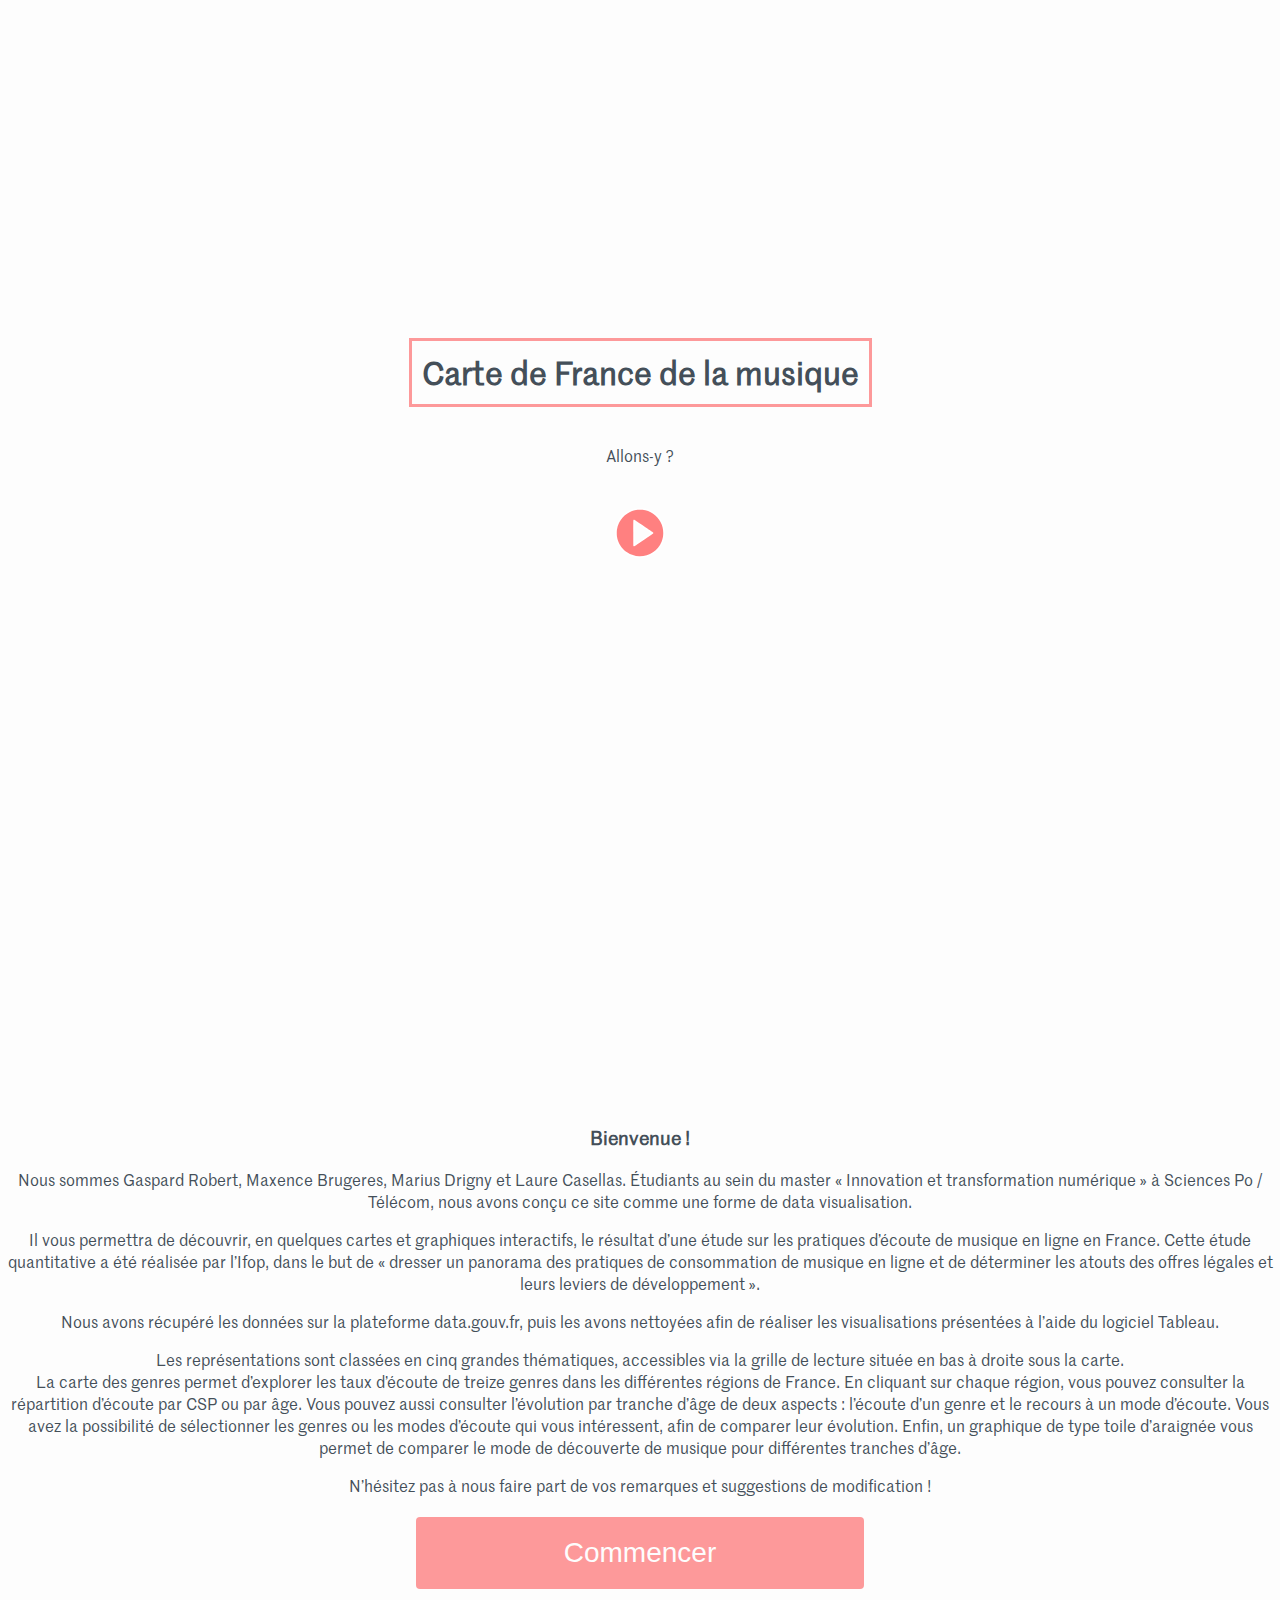
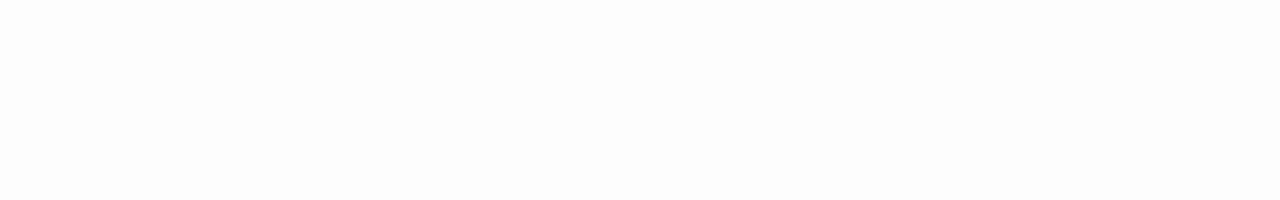
==== commit f4d1d8d9: "up" ====
--- a/index.html
+++ b/index.html
@@ -1,236 +1,264 @@
 <head>
-<head>
-  <meta charset="UTF-8">
-  <meta name="viewport" content="width=device-width, initial-scale=1.0, maximum-scale=1.0, minimal-ui"/>
-  <link rel="stylesheet" href="visuals/genreByRegionWithAge/interactiveMapStyle.css">
-  <link rel="stylesheet" href="visuals/modeEcouteByAge/modeEcouteByAgeStyle.css">
-  <link rel="stylesheet" href="visuals/decouverteByAge/decouverteByAgeStyle.css">
-  <link rel="stylesheet" href="visuals/genreByAge/genreByAgeStyle.css">
-
-  <link href="index_style.css" rel="stylesheet" type="text/css" />
-
-  <script type="text/javascript" src="index_script.js"></script>
-  
-</head>
+    <head>
+        <meta charset="UTF-8">
+        <meta name="viewport" content="width=device-width, initial-scale=1.0, maximum-scale=1.0, minimal-ui"/>
+        <link rel="stylesheet" href="visuals/genreByRegionWithAge/interactiveMapStyle.css">
+        <link rel="stylesheet" href="visuals/modeEcouteByAge/modeEcouteByAgeStyle.css">
+        <link rel="stylesheet" href="visuals/decouverteByAge/decouverteByAgeStyle.css">
+        <link rel="stylesheet" href="visuals/genreByAge/genreByAgeStyle.css">
+
+        <link href="index_style.css" rel="stylesheet" type="text/css" />
+
+        <script type="text/javascript" src="index_script.js"></script>
+
+    </head>
 
 
 <body>
 <div class="home">
-  <div class="titre-div">
-    <h1>Carte de France de la musique</h1>
-  </div>
+    <div class="titre-div">
+        <h1>Carte de France de la musique</h1>
+    </div>
+    <div>
+        <p>
+            Allons-y ?
+        </p>
+    </div>
+
+    <div>
+        <div class = "center">
+            <button class="start" id="playbutton" onclick="scrollstart()">
+                <img src="icons/start.svg" class="start" />
+            </button>
+        </div>
+    </div>
+</div>
+
+
+
+<div class = "disclaimer" id="disclaimer_div">
+
+  <div id="preztext"> <h3>Bienvenue ! </h3>
+
+<p>Nous sommes Gaspard Robert, Maxence Brugeres, Marius Drigny et Laure Casellas. Étudiants au sein du master « Innovation et transformation numérique » à Sciences Po / Télécom, nous avons conçu ce site comme une forme de data visualisation. </p>
+
+<p>Il vous permettra de découvrir, en quelques cartes et graphiques interactifs, le résultat d’une étude sur les pratiques d’écoute de musique en ligne en France. Cette étude quantitative a été réalisée par l’Ifop, dans le but de « dresser un panorama des pratiques de consommation de musique en ligne et de déterminer les atouts des offres légales et leurs leviers de développement ».</p>
+
+<p>Nous avons récupéré les données sur la plateforme data.gouv.fr, puis les avons nettoyées afin de réaliser les visualisations présentées à l’aide du logiciel Tableau.</p>
+
+<p>Les représentations sont classées en cinq grandes thématiques, accessibles via la grille de lecture située en bas à droite sous la carte. <br>
+La carte des genres permet d’explorer les taux d’écoute de treize genres dans les différentes régions de France. En cliquant sur chaque région, vous pouvez consulter la répartition d’écoute par CSP ou par âge. 
+Vous pouvez aussi consulter l’évolution par tranche d’âge de deux aspects : l’écoute d’un genre et le recours à un mode d’écoute. Vous avez la possibilité de sélectionner les genres ou les modes d’écoute qui vous intéressent, afin de comparer leur évolution. 
+Enfin, un graphique de type toile d’araignée vous permet de comparer le mode de découverte de musique pour différentes tranches d’âge.</p>
+
+<p>N’hésitez pas à nous faire part de vos remarques et suggestions de modification !</p>
+</div>
+
+  
   <div>
-    <p>
-      Allons-y ?
-    </p>
-  </div>
-
-  <div>
-     <div class = "center">
-      <button class="start" id="playbutton" onclick="scrollstart()">
-        <img src="icons/start.svg" class="start" />
-      </button>
-    </div>
-  </div>
+  <button  class="commencer" onclick="commencer()">
+      <span> Commencer </span>
+  </button>
+  </div> 
+
 </div>
 
 
-
 <div class = "viz">
 
-  <div id= "chartscontainer">
-
-  <div id = "mapcharts" class = "charts">
-
-    <div id="mapside">
-      <div class="genre_selector">
-        <select id="select_genre">
-            <option value="Rap">Rap</option>
-            <option value="Autre">Autre</option>
-            <option value="Dance">Dance</option>
-            <option value="Classique">Classique</option>
-            <option value="Electro">Electro</option>
-            <option value="Jazz">Jazz</option>
-            <option value="Musique du monde">Musique du monde</option>
-            <option value="Métal">Métal</option>
-            <option value="PopRock">PopRock</option>
-            <option value="Reggae">Reggae</option>
-            <option value="RnB">RnB</option>
-            <option value="Soul">Soul</option>
-            <option value="Variété">Variété</option>
-        </select>
-      </div>
-      <div class="map_legend">
-        <svg xmlns="http://www.w3.org/2000/svg"
-             version="1.1"
-             id="map_legend_svg"
-             xml:space="preserve"
-        >
+    <div id= "chartscontainer">
+
+        <div id = "mapcharts" class = "charts">
+
+            <div id="mapside">
+                <div class="genre_selector">
+                    <select id="select_genre">
+                        <option value="Rap">Rap</option>
+                        <option value="Autre">Autre</option>
+                        <option value="Dance">Dance</option>
+                        <option value="Classique">Classique</option>
+                        <option value="Electro">Electro</option>
+                        <option value="Jazz">Jazz</option>
+                        <option value="Musique du monde">Musique du monde</option>
+                        <option value="Métal">Métal</option>
+                        <option value="PopRock">PopRock</option>
+                        <option value="Reggae">Reggae</option>
+                        <option value="RnB">RnB</option>
+                        <option value="Soul">Soul</option>
+                        <option value="Variété">Variété</option>
+                    </select>
+                </div>
+                <div class="map_legend">
+                    <svg xmlns="http://www.w3.org/2000/svg"
+                         version="1.1"
+                         id="map_legend_svg"
+                         xml:space="preserve"
+                    >
         </svg>
-      </div>
-    </div>
-
-<div class="map" id="map">
-    <div class="map_title">
-        <p>Carte de France des genres musicaux: quel est leur taux d'écoute ?</p>
-    </div>
-    <div class="map_image">
-        <svg xmlns="http://www.w3.org/2000/svg"
-             version="1.1"
-             id="map_svg"
-             xml:space="preserve"
-            >
+                </div>
+            </div>
+
+            <div class="map" id="map">
+                <div class="map_title">
+                    <p>Carte de France des genres musicaux: quel est leur taux d'écoute ?</p>
+                </div>
+                <div class="map_image">
+                    <svg xmlns="http://www.w3.org/2000/svg"
+                         version="1.1"
+                         id="map_svg"
+                         xml:space="preserve"
+                    >
 
             <path id="occ" d="m 309.60883,384.45453 c -1.83333,0.89067 -3.13067,0.448 -4.07733,-1.41733 -1.304,-2.57467 -3.32267,-3.09734 -5.62267,-1.35334 -4.832,3.65867 -9.54133,7.48267 -14.39867,11.10534 -0.704,0.52533 -1.96,0.29866 -2.95866,0.43466 -1.22,0.168 -2.812,-0.0733 -3.58667,0.60934 -2.32667,2.04933 -4.71733,4.21733 -6.35467,6.80133 -1.60133,2.53067 -2.91466,5.55467 -3.27466,8.49467 -0.648,5.27733 -0.64,10.656 -0.56,15.988 0.0213,1.35333 1.38666,2.66533 2.04666,4.03866 0.41067,0.856 0.65467,1.78934 0.976,2.688 -0.944,0.0267 -1.892,0.11734 -2.83066,0.0627 -1.87334,-0.10933 -3.98267,-0.936 -5.564,-0.33467 -4.19334,1.59334 -8.156,3.79067 -12.212,5.74667 h -2.18534 c -3.592,-3.36933 -7.43733,-5.52533 -12.34799,-2.58933 -0.65867,0.39333 -1.252,0.92133 -1.94934,1.22266 -1.51733,0.65334 -2.48,0.716 -3.456,-1.29066 -0.76533,-1.57334 -2.80933,-2.76 -4.544,-3.56534 -1.80666,-0.83733 -3.40933,-1.33066 -3.95466,-3.66266 -0.87867,-3.764 -4.18667,-5.07067 -7.7,-3.556 -0.72134,0.312 -1.94134,0.1 -2.65467,-0.33067 -1.71333,-1.03333 -3.104,-2.73867 -4.90933,-3.46133 -5.23734,-2.09867 -10.61734,-3.83867 -15.93734,-5.73334 -3.724,-1.328 -4.472,-0.72533 -4.46933,3.18267 0,1.25867 -0.67467,2.51867 -0.94133,3.43467 -5.02,-0.34134 -8.988,-0.38934 -12.88134,-0.948 -3.052,-0.436 -5.86933,-0.928 -8.796,0.748 -0.68533,0.392 -2.46533,-0.81067 -3.57066,-1.53867 -2.46934,-1.624 -4.83067,-3.41067 -7.23467,-5.12933 0.072,-1.63467 -0.392,-3.55734 0.304,-4.85734 3.524,-6.58266 7.34933,-13.00266 11.31733,-19.912 -1.83733,-3.68666 -3.23333,-8.31466 -7.72933,-10.45733 -2.11467,-1.00667 -2.41467,-1.84 -1.88,-3.984 0.78533,-3.14933 0.96667,-6.44667 1.536,-9.656 0.16,-0.89867 0.564,-2.13067 1.23733,-2.48533 1.552,-0.82 3.33734,-1.196 5.02534,-1.75067 0.66,1.06667 1.38666,2.24267 2.11333,3.41733 0.304,0.012 0.60933,0.024 0.91467,0.0373 -0.60134,-5.864 2.83466,-5.512 6.51733,-4.94667 0.83067,0.128 1.77867,-0.0733 2.592,-0.35467 3.928,-1.35866 7.58133,-4.40266 11.50267,-1.864 1.68533,-1.468 3.15733,-2.56666 4.408,-3.87466 2.70533,-2.832 7.228,-5.204 2.33466,-10.492 1.56134,-0.38534 2.56667,-0.81067 3.588,-0.852 2.66134,-0.11067 3.552,-1.27334 2.36267,-3.69867 -1.35733,-2.77067 -0.48133,-5.04133 1.43333,-7.084 1.63467,-1.74667 3.55867,-3.256 5.00267,-5.14133 2.984,-3.89334 7.512,-7.04 6.83333,-12.88267 -0.27466,-2.35333 1.10934,-3.12 3.092,-3.40133 3.23467,-0.45867 5.57867,0.992 7.63467,3.32267 0.57467,0.652 1.69067,1.37466 2.41867,1.248 2.92933,-0.508 5.80533,-1.33867 8.7,-2.048 0.124,0.396 0.23466,0.79866 0.37333,1.18933 1.42667,4.06933 3.772,7.88 2.98267,12.55333 -0.11067,0.65467 1.492,2.068 2.51066,2.336 1.604,0.42267 3.41333,0.372 5.084,0.144 1.328,-0.18133 3.156,-0.56133 3.75867,-1.49733 1.72266,-2.67734 2.99333,-5.65734 4.332,-8.568 1.33066,-2.89467 3.89333,-4.2 5.64,-2.48133 2.564,2.51866 5.332,5.03733 5.09333,9.21466 -0.04,0.71733 0.59867,1.47467 1.03067,2.45733 0.86,-0.62533 1.60666,-0.88 1.78933,-1.352 0.75733,-1.96 1.63733,-3.948 1.924,-6.00133 0.42267,-3.03733 1.11067,-4.96666 4.46,-2.60666 0.62933,-0.46267 1.19467,-0.76534 1.61867,-1.204 4.16133,-4.31734 4.53733,-4.3 6.908,1.15733 0.92933,2.136 2.04666,2.592 4.076,1.412 0.96933,-0.564 2.80133,-1.31334 3.196,-0.92134 2.80933,2.77734 5.76533,5.564 7.85866,8.86534 2.30267,3.628 3.748,7.80533 5.528,11.76 0.26,0.57866 0.60534,1.368 0.408,1.85733 -0.89466,2.216 0.448,3.24133 2.12667,3.416 2.75067,0.28667 5.55333,0.0787 8.33333,0.0787 2.01334,-0.0653 4.07734,0.0307 6.10134,0.37333 1.03733,0.176 2.00133,0.792 3,1.20667 0.58533,0.784 1.36266,1.48933 1.724,2.36666 1.476,3.56534 2.824,7.18267 4.22,10.78267 0.46266,0.0613 0.924,0.12267 1.388,0.18533 -1.41467,1.54267 -2.932,3.00667 -4.21067,4.65467 -0.98933,1.27733 -2.19867,2.71867 -2.4,4.20933 -0.452,3.33467 -1.11067,6.048 -4.46267,5.72534 -2.6,3.012 -4.79066,5.59333 -7.03466,8.128 -0.82534,0.93333 -1.77467,1.756 -2.66667,2.62933"/>
-            <path id="cvdl" d="m 215.3035,113.07626 c 3.816,3.68 2.89067,8.87733 4.35333,13.30667 0.65334,1.98266 2.30934,3.624 3.44934,5.45733 0.872,1.40133 1.63466,2.86933 2.476,4.29067 0.60533,1.01733 1.02666,2.42266 1.936,2.92666 2.76666,1.53467 5.31333,2.97067 4.396,6.82534 -0.088,0.376 0.28533,0.86 0.63866,1.82 1.72667,-0.45067 3.70267,-0.51734 5.13867,-1.43467 2.788,-1.78533 8.716,-0.668 10.324,2.252 0.61333,1.112 1.436,2.10667 2.39067,3.48267 -0.28534,0.78266 -0.716,1.964 -1.316,3.60666 5.63333,0.61067 10.75333,-0.448 15.83333,-1.92266 2.22667,2.96 4.49867,5.88533 6.60933,8.924 0.224,0.32266 -0.34133,1.46133 -0.81733,1.956 -1.81467,1.88666 -3.588,3.60133 -3.13067,6.704 0.10934,0.74266 -1.64666,2.19066 -2.79866,2.60266 -2.83867,1.016 -3.45734,2.53067 -1.33734,4.60534 2.27334,2.22533 2.312,4.30133 0.0427,6.50666 -0.40267,0.392 -0.61733,0.97867 -0.94,1.50933 2.376,2.19734 1.99333,4.55067 1.232,7.13067 -0.34933,1.184 -0.196,2.728 0.26533,3.89867 1.17734,2.98133 2.85867,5.772 3.94,8.78 0.70534,1.96266 0.97867,4.17466 0.97867,6.27466 0,3.58267 -0.368,7.164 -0.58133,10.74667 -1.81867,0.39067 -3.64667,0.748 -5.456,1.18133 -1.70934,0.408 -3.40134,1.26134 -5.1,1.264 -2.51067,0.003 -5.31467,3.52934 -4.69867,6.88267 0.61467,3.33733 -1.22267,4.27733 -3.78933,4.04667 -3.88534,-0.34667 -6.26267,1.196 -7.52134,4.756 -3.64266,-0.204 -7.292,-0.628 -10.92666,-0.53334 -2.508,0.0653 -5.11734,0.524 -7.464,1.39334 -2.69734,1 -5.056,1.87066 -7.156,-1.50934 -0.868,1.03467 -1.39467,2.07734 -2.24,2.55334 -0.87067,0.49066 -2.07467,0.64933 -3.09467,0.552 -1.38667,-0.12934 -2.73867,-0.63867 -4.50133,-1.08667 -1.228,-1.664 -2.78,-4 -4.596,-6.112 -0.72267,-0.84267 -1.98,-1.29733 -3.07067,-1.736 -3.656,-1.472 -4.09867,-2.77733 -1.75733,-6.53467 -1.23734,-1.50133 -2.70134,-3.01866 -3.85734,-4.74133 -2.13466,-3.17867 -3.932,-6.596 -6.23066,-9.64133 -0.55334,-0.732 -2.63334,-0.792 -3.81467,-0.46134 -1.89067,0.53067 -3.55467,1.96267 -5.448,2.336 -0.624,0.12267 -2.20133,-1.76533 -2.39467,-2.896 -0.396,-2.308 -1.64,-2.99333 -3.61066,-3.96266 -2.41734,-1.188 -4.25334,-3.556 -6.34,-5.41334 2.64533,-6.624 5.29066,-13.248 7.95733,-19.928 2.86933,-1.21066 6.392,-2.68133 9.896,-4.19599 0.40667,-0.176 0.77733,-0.55067 1.04133,-0.92134 4.148,-5.86133 8.944,-11.42666 8.89734,-19.236 -0.003,-0.5 0.2,-1.01866 0.38266,-1.5 0.928,-2.45466 0.55334,-4.45333 -1.93733,-5.74933 0.42133,-0.312 0.84133,-0.624 1.312,-0.97333 -0.42667,-0.89467 -0.724,-1.60934 -1.09867,-2.28 -1.11733,-1.996 -0.60266,-3.408 1.39734,-4.46267 5.22266,-2.75733 5.79333,-7.29333 1.47333,-11.38133 -3.04267,-2.88 -2.33733,-6.464 1.58533,-7.90134 2.23067,-0.81733 4.448,-1.75733 6.75467,-2.24933 1.40133,-0.29867 3.04933,-0.12 4.42933,0.32933 2.024,0.65867 3.908,-0.99333 4.58934,-3.18533 1.10133,-2.31733 2.204,-4.63467 3.30533,-6.952"/>
-            <path id="graest" d="m 444.24296,113.69213 c -2.72,4.06133 -5.14,8.372 -8.24133,12.11867 -3.60667,4.35866 -5.57867,9.20266 -6.80534,14.63333 -1.02,4.516 -2.588,8.93067 -4.21466,13.27733 -1.06534,2.844 -1.912,5.44667 -0.064,8.28667 0.39333,0.60267 0.21733,1.69733 0.0573,2.516 -0.90133,4.60533 -1.88667,9.19333 -2.81333,13.792 -0.064,0.328 0.004,0.79733 0.204,1.048 3.15466,3.98933 -0.068,6.56666 -2.184,9.204 -2.10667,2.62533 -5.16534,3.23466 -8.34134,2.55066 -0.84933,-0.18266 -1.50533,-1.30933 -2.23466,-2.01866 -0.42934,-0.41867 -0.82934,-0.86934 -1.24,-1.30534 -0.844,-2.016 -1.68667,-4.02933 -2.52934,-6.04533 -0.29866,0.10133 -0.59866,0.20267 -0.89733,0.304 0,-1.02 0.19067,-2.08533 -0.0453,-3.04533 -0.33734,-1.36667 -0.612,-3.12267 -1.56934,-3.896 -3.62933,-2.924 -7.46666,-5.60533 -11.368,-8.16267 -0.776,-0.50666 -2.176,-0.072 -3.28666,-0.0573 -1.17734,0.016 -3.24667,0.39067 -3.39067,0.02 -1.20267,-3.13467 -3.28133,-2.208 -5.60533,-1.83733 -1.29734,0.208 -3.256,-0.30267 -4.084,-1.232 -2.092,-2.34667 -3.50533,-2.59067 -5.948,-0.42 -1.89467,1.68266 -3.82533,3.38 -5.95867,4.72266 -3.21733,2.02534 -5.148,4.50534 -4.83333,8.53734 0.0493,0.64 -1.63333,2.13333 -2.12533,1.98133 -3.36934,-1.048 -5.852,0.25467 -8.17867,2.44133 -1.49333,1.40133 -3.05067,2.14267 -5.16267,0.95067 -2.90133,-1.63867 -5.94266,-3.036 -9.32,-4.73733 -0.0213,0.40133 -0.10266,-0.0387 0.0387,-0.38934 1.44933,-3.62933 0.46133,-6.748 -1.53467,-9.948 -3.74,-5.996 -8.9,-7.14533 -14.456,-2.988 -0.836,0.624 -1.956,1.07467 -2.99333,1.18934 -4.58133,0.50666 -9.17733,0.99333 -13.78,1.17066 -1.02267,0.0387 -2.51067,-0.96533 -3.068,-1.91066 -1.488,-2.51467 -2.43467,-5.34534 -3.908,-7.868 -0.588,-1.004 -1.91867,-1.696 -3.052,-2.22134 -1.116,-0.51733 -2.41467,-0.644 -3.41333,-0.888 -0.66534,-7.19333 -2.924,-10.272 -7.66134,-11.03466 1.38934,-4.10667 2.77734,-8.21467 4.30934,-12.74 -0.4,-0.35334 -1.27067,-1.12534 -2.188,-1.94 0.276,-0.62267 0.60133,-1.35867 0.88666,-2.00267 -2.40266,-3.91333 -2.40266,-3.91333 0.10267,-7.028 1.90667,-2.73467 3.812,-5.46933 5.71733,-8.20267 -0.32266,-0.0707 -0.64666,-0.14 -0.96933,-0.21066 0.39333,-2.69867 0.81867,-5.39334 1.16267,-8.09867 0.16,-1.272 0.532,-2.688 0.15733,-3.822666 -0.80933,-2.445334 -0.456,-4.318667 1.87333,-5.470667 2.476,-1.224 5.05734,-2.234666 8.09334,-3.556 0.54266,0.250667 1.668,0.773334 3.59066,1.665334 V 77.586798 c 0.89734,-0.58 2.57334,-1.150667 3.44267,-2.32 3.31067,-4.457334 3.62133,-9.621333 2.88267,-14.930667 5.172,0.149334 10.38666,0.556 15.24266,-2.861333 -0.56666,-3.189333 0.94534,-5.777333 4.076,-7.356 0.66,-0.333333 1.63334,-0.048 2.72,-0.048 -0.89866,3.372 -1.69066,6.350667 -2.53733,9.533333 4.52533,1.957334 1.04267,6.598667 2.53467,8.992 2.09066,0.457333 3.73733,0.468 5.016,1.16 3.63066,1.970667 7.29733,3.974667 10.57333,6.461333 1.684,1.278667 2.792,3.506667 3.75467,5.501333 1.00533,2.084 2.3,2.961334 4.25466,1.670667 3.48934,-2.304 6.84534,-1.978667 10.26667,-0.008 1.30533,0.753333 2.52667,1.906667 3.924,2.182667 1.54667,0.305333 3.58667,0.34 4.816,-0.444 2.272,-1.446667 4.01733,-1.813334 6.12933,0.113333 0.66533,0.606667 1.908,0.921333 2.83733,0.834667 3.08267,-0.282667 5.04134,0.998666 6.32,3.728 1.824,3.894666 3.71867,7.757333 5.672,11.587999 0.24934,0.488 1.16134,1.088 1.54667,0.964 0.868,-0.28267 1.66,-0.91867 2.35733,-1.54933 0.336,-0.30534 0.38934,-0.924003 0.83067,-2.084003 1.88533,0.877333 3.876,1.389333 5.33467,2.561333 3.89866,3.136 6.536,3.56267 10.932,1.12 2.09733,-1.16533 3.87333,-0.78 5.15466,1.15467 2.48534,3.74933 6.052,4.73866 10.32934,4.93466 3.028,0.13734 6.04133,1.132 8.99733,1.968 1.36667,0.38667 2.58133,1.30934 3.864,1.98934 z"/>
-            <path id="nouaqu" d="m 234.91869,312.38413 c -2.896,0.70933 -5.77067,1.53867 -8.7,2.048 -0.728,0.12667 -1.844,-0.596 -2.42,-1.248 -2.056,-2.33067 -4.4,-3.78133 -7.63333,-3.324 -1.98267,0.28133 -3.36667,1.04933 -3.09334,3.40267 0.68,5.84266 -3.848,8.988 -6.832,12.88133 -1.44533,1.88533 -3.368,3.396 -5.004,5.14267 -1.91333,2.04266 -2.78933,4.31333 -1.432,7.084 1.18934,2.42533 0.29734,3.588 -2.364,3.69866 -1.02133,0.0413 -2.02666,0.46534 -3.588,0.85067 4.89467,5.28933 0.372,7.66 -2.33333,10.492 -1.252,1.30933 -2.724,2.408 -4.408,3.876 -3.92267,-2.54 -7.57467,0.50533 -11.50267,1.864 -0.81466,0.28133 -1.76266,0.48267 -2.592,0.35467 -3.68266,-0.56534 -7.11999,-0.91867 -6.51733,4.94666 -0.30533,-0.0133 -0.61066,-0.0253 -0.91466,-0.0387 -0.728,-1.17334 -1.45467,-2.34934 -2.11334,-3.416 -1.68933,0.55466 -3.47466,0.93066 -5.02533,1.74933 -0.67333,0.356 -1.07867,1.588 -1.23733,2.48667 -0.56934,3.20933 -0.75067,6.50666 -1.536,9.656 -0.53467,2.14266 -0.23467,2.976 1.88,3.984 4.49466,2.14266 5.892,6.76933 7.728,10.45733 -3.96667,6.90933 -7.792,13.32933 -11.316,19.912 -0.696,1.3 -0.23334,3.22266 -0.304,4.85733 -5.384,3.492 -11.764,1.308 -15.97734,-5.536 -7.12133,1.11067 -12.64266,-3.21067 -17.46133,-5.556 -1.236,1.352 -2.024,2.21333 -2.96533,3.24267 -1.93334,-1.688 -2.844,-2.484 -3.852,-3.364 0.97866,-1.60534 1.964,-2.83067 2.50533,-4.228 0.45333,-1.17334 0.89867,-3.41734 0.46133,-3.67334 -1.508,-0.88266 -3.46266,-1.64 -5.14266,-1.46266 -3.13467,0.33333 -7.18534,-1.6 -7.272,-2.94134 3.19066,-3.61466 6.57066,-6.232 8.268,-9.68 2.01066,-4.08133 2.80133,-8.82933 3.71066,-13.37199 1.62134,-8.09867 2.99067,-16.248 4.35734,-24.396 0.85333,-5.092 1.51466,-10.21734 2.24933,-15.32934 0.0507,-0.35466 0.11467,-0.77466 -0.0173,-1.08266 -2.576,-6.03067 0.15066,-11.88667 0.57733,-17.812 0.50133,-6.97734 1.01733,-13.95334 1.66133,-20.91867 0.10534,-1.13733 0.904,-2.21333 1.59067,-3.80267 4.82133,5.176 9.00533,9.66667 13.30667,14.28267 0.0213,-0.26933 0.24666,-1.056 0.12133,-1.78267 -1.32267,-7.72533 -7.04667,-11.89733 -12.94533,-15.92133 -0.84934,-0.57867 -1.72934,-1.11867 -2.53734,-1.752 -3.63466,-2.852 -3.69066,-5.44267 -0.22,-8.68533 3.04534,-2.844 4.35867,-7.05334 2.92934,-10.16667 -0.74534,-1.62667 -1.98934,-3.01467 -2.87467,-4.58533 -1.23867,-2.192 -0.93733,-4.24 0.77333,-6.13467 0.25734,-0.28533 0.064,-0.97733 0.0787,-1.47867 1.952,-1.00933 3.944,-2.91066 5.84533,-2.82533 3.05734,0.13867 6.05467,1.59067 9.42934,2.592 1.73866,-1.09333 3.692,-2.32133 4.968,-3.124 -0.96134,-1.98933 -2.09334,-3.20266 -1.98267,-4.28933 0.59467,-5.832 -0.548,-11.18933 -3.308,-16.336 -1.74667,-3.256 -3.15333,-6.69467 -5.03067,-10.73733 1.90134,0 2.652,-0.12534 3.34534,0.0213 2.83866,0.6 5.228,0.48133 7.32666,-2.132 2.50667,-3.12533 6.14134,-3.996 10.012,-3.136 3.74134,0.83067 7.01734,0.88933 8.76267,-3.356 0.16133,-0.392 0.636,-0.656 0.964,-0.98 2.088,1.85867 3.924,4.22533 6.34,5.41467 1.972,0.968 3.216,1.65333 3.61066,3.96133 0.19334,1.13067 1.772,3.01867 2.396,2.896 1.89334,-0.37333 3.55734,-1.80533 5.448,-2.336 1.18134,-0.33067 3.26134,-0.27067 3.81467,0.46133 2.29867,3.04667 4.096,6.46267 6.22933,9.64134 1.15734,1.72266 2.62134,3.24 3.85867,4.74133 -2.34267,3.75733 -1.9,5.06267 1.756,6.53467 1.092,0.43866 2.348,0.89333 3.072,1.736 1.81467,2.112 3.368,4.448 4.596,6.112 1.76267,0.448 3.11467,0.95733 4.50133,1.08666 1.02,0.0973 2.22267,-0.0613 3.09334,-0.552 0.84666,-0.476 1.372,-1.51866 2.24,-2.55333 2.1,3.38133 4.45866,2.50933 7.15733,1.50933 2.34667,-0.86933 4.956,-1.328 7.46267,-1.39333 3.636,-0.0947 7.284,0.32933 10.928,0.53333 1.34666,2.064 1.36133,5.032 4.572,5.844 1.24533,0.316 2.74133,1.564 3.18666,2.74267 1.304,3.44666 2.18,7.05866 3.14,10.62933 0.948,3.53067 -0.77066,6.84267 -4.16666,8.37333 -1.96934,0.88667 -2.41734,2.248 -1.132,4.09734 0.496,0.716 1.16266,1.49066 1.24533,2.288 0.504,4.94666 0.892,9.90666 1.24667,14.86666 0.052,0.72667 -0.28267,1.48267 -0.46667,2.35734 -1.592,-0.10134 -3.00267,-0.19067 -4.80533,-0.30667 -2.956,6.52933 -5.896,13.02667 -9.028,19.94667 0.20133,-0.0267 -0.24667,0.0307 -0.69467,0.0893"/>
-            <path id="hdf" d="m 309.29629,60.336663 c 0.73867,5.308 0.428,10.473333 -2.88267,14.929333 -0.86933,1.170667 -2.54533,1.74 -3.44266,2.321333 v 13.436 c -1.924,-0.892 -3.048,-1.413333 -3.59067,-1.665333 -3.036,1.321333 -5.61733,2.332 -8.09333,3.557333 -2.32934,1.152 -2.68267,3.025333 -1.87334,5.470666 0.37467,1.134667 0.003,2.549335 -0.15733,3.821335 -0.344,2.70533 -0.76933,5.4 -1.16267,8.1 0.32267,0.0693 0.64667,0.14 0.96934,0.20933 -1.90534,2.73467 -3.81067,5.468 -5.71734,8.20267 -4.84133,-3.44934 -9.84266,-6.75733 -11.32533,-13.17867 -1.19467,-0.0747 -2.34533,-0.51066 -3.08,-0.13466 -5.39867,2.76666 -11.03067,1.16933 -16.572,1.04133 -0.79733,-0.0187 -1.56667,-0.664 -2.37067,-0.96133 -2.49466,-0.92267 -4.97466,-1.89734 -7.50799,-2.69734 -1.60934,-0.508 -3.30267,-0.74266 -4.95734,-1.09866 0.0387,-0.31334 0.076,-0.628 0.11467,-0.94 -1.108,0.2 -2.216,0.40666 -3.32533,0.60133 -3.99467,0.704 -8.11734,2.45867 -11.55467,-1.409335 0.42133,-0.812 0.84267,-1.624 1.20267,-2.316 0.78933,-0.204 1.468,-0.38 1.91333,-0.494666 -0.436,-3.02 -0.93867,-5.818667 -1.21733,-8.637333 -0.28,-2.844 0.24,-5.902667 -0.63867,-8.514667 -1.05867,-3.148 -1.11067,-5.838666 0.26533,-8.788 1.27334,-2.732 0.584,-5.387999 -1.41733,-7.454666 -3.24667,-3.350667 -6.71733,-6.486667 -10.09333,-9.714667 1.46,-2.505333 2.94933,-4.994666 4.35733,-7.529333 0.28267,-0.508 0.344,-1.181333 0.36933,-1.784 0.448,-10.755999 0.77334,-21.518666 1.428,-32.261332 0.084,-1.386667 1.59734,-3.0666667 2.90134,-3.9053334 1.928,-1.2386666 4.20266,-2.0533333 6.43066,-2.6826666 7.22534,-2.0386666 14.49867,-3.9119999 21.75467,-5.83599983 0.23466,-0.06266666 0.50666,0.01866667 0.832,0.03733334 1.27733,3.33733329 4.72666,5.89866649 2.99333,10.29466649 -0.356,0.9 1.05067,2.686667 1.94133,3.837333 1.04267,1.349333 2.60934,2.308 3.59067,3.689333 1.73733,2.442667 3.64133,2.521334 5.96133,0.589334 1.77467,-1.48 4.06,-2.346667 6.884,-3.910667 1.62534,4.392 3.28934,8.264 4.48,12.274667 1.32934,4.477333 1.14134,4.533333 5.64534,3.545333 3.692,-0.809334 7.73066,2.293333 7.90933,6.094666 0.044,0.929334 0.007,1.861334 0.007,3.348 1.51733,-0.114666 2.96666,-0.09067 4.36,-0.354666 4.73066,-0.898667 9.17066,-0.822667 11.916,3.925333 0.628,1.089333 0.30533,2.702666 0.528,4.057333 0.252,1.522667 0.68266,3.016 0.92533,4.54 0.16133,1.001333 0.58133,2.413333 0.10267,2.986666 -2.33067,2.794667 -2.18667,3.834667 1.19733,5.358667"/>
-            <path id="nor" d="m 212.78203,54.022263 c 3.376,3.226667 6.84667,6.362667 10.092,9.714666 2.00133,2.066667 2.692,4.722667 1.41867,7.453334 -1.376,2.949333 -1.324,5.639999 -0.26534,8.789333 0.87867,2.612 0.35867,5.670666 0.63867,8.514666 0.27867,2.818667 0.78133,5.616 1.21733,8.637333 -0.44533,0.114667 -1.12533,0.290667 -1.91333,0.494667 -0.36,0.692 -0.78133,1.504 -1.204,2.316 -1.65733,2.198668 -2.92133,4.970668 -5.072,6.455998 -2.89067,1.996 -3.83867,3.28667 -2.39067,6.67867 -1.10133,2.31733 -2.204,4.63466 -3.30533,6.952 -0.68133,2.19066 -2.56533,3.844 -4.58933,3.18533 -1.37867,-0.44933 -3.028,-0.62933 -4.42934,-0.33067 -2.30666,0.49334 -4.524,1.43334 -6.75333,2.24934 -3.924,1.43733 -4.62933,5.02266 -1.58533,7.90266 4.31866,4.088 3.74933,8.624 -1.47467,11.38 -1.99867,1.056 -2.51467,2.468 -1.39733,4.464 0.37466,0.67067 0.672,1.38534 1.09866,2.27867 -0.47066,0.34933 -0.89066,0.66267 -1.31066,0.97467 -1.19867,-0.58934 -2.39734,-1.17867 -3.596,-1.768 -6.268,-0.78134 -10.70134,-3.4 -11.624,-10.492 -0.10534,-0.81334 -2.01467,-2.21734 -2.54267,-2.004 -2.17333,0.88 -4.07333,2.40666 -6.2,3.43733 -1.22933,0.59733 -3.448,1.41333 -3.93067,0.90533 -2.28266,-2.40533 -4.12133,-5.232 -6.5,-8.42133 -0.93333,0.68667 -2.068,1.72133 -3.38133,2.42267 -0.92133,0.492 -2.07467,0.65333 -3.14267,0.74 -1.29066,0.104 -2.69066,-0.336 -3.88133,0.0107 -2.448,0.712 -4.79066,1.792 -7.06533,2.676 -8.32,-3.47733 -8.32,-3.47733 -11.54,-1.59733 -2.82933,-3.90667 -5.60933,-4.14 -9.95333,-0.836 -2.488,1.892 -4.428,1.45333 -5.508,-1.43333 -0.73734,-1.97334 -1.172,-4.05867 -1.74267,-6.09334 0.93467,-0.22666 1.86933,-0.452 3.312,-0.80133 -0.69067,-1.07333 -1.04267,-1.92133 -1.648,-2.50667 -2.70933,-2.62 -3.22,-5.69733 -2.552,-9.304 0.376,-2.024 0.13067,-4.17866 0.032,-6.268 -0.056,-1.18533 -0.57733,-2.36 -0.552,-3.53333 0.13333,-6.27066 -2.48533,-11.183998 -6.212,-16.163998 -2.09733,-2.802667 -1.784,-7.378666 -2.68,-11.125333 -0.316,-1.328 -0.898667,-2.621333 -1.554667,-3.825333 -0.337333,-0.62 -1.101333,-1.006667 -1.672,-1.5 0.03867,-0.346667 0.076,-0.693333 0.114667,-1.041333 1.4,0 2.86533,-0.266667 4.18533,0.06 2.248,0.554666 4.36267,1.903999 6.60934,2.121333 1.744,0.168 3.82266,-0.524 5.36666,-1.466667 2.556,-1.56 4.93734,-1.970666 7.08134,0.192 2.24666,2.264 1.384,4.530667 -0.71867,6.501333 -0.18,0.169334 -0.276,0.426667 -0.28267,0.437334 1.83734,3.442666 3.59867,6.742666 5.56534,10.426666 -0.49467,-0.133333 -0.34267,-0.05067 -0.304,-0.08667 4.98933,-4.755999 9.91066,-0.204 14.79066,0.277334 5.156,0.509333 10.19333,2.156 15.34267,2.856 2.29066,0.310666 4.85466,-0.126667 7.06933,-0.882667 1.94667,-0.664 3.64133,-2.166667 5.34,-3.441333 3.57067,-2.68 3.472,-2.638667 0.15867,-5.532 -0.65334,-0.570667 -1.008,-2.210667 -0.68667,-3.041333 1.728,-4.473334 3.91867,-8.149333 8.40933,-11.142667 7.38267,-4.918666 15.52,-6.725333 23.672,-9.113333 3.13067,-0.916 5.92,-3.037333 8.82,-4.688 1.65467,-0.941333 3.22,-2.038666 4.82667,-3.065333"/>
-            <path id="pdll" d="m 128.15243,138.04173 c 3.22133,-1.87867 3.22133,-1.87867 11.54,1.59867 2.27467,-0.88534 4.61733,-1.964 7.06533,-2.67734 1.192,-0.34666 2.59067,0.0947 3.88134,-0.0107 1.068,-0.0867 2.22133,-0.248 3.144,-0.74 1.312,-0.70134 2.44666,-1.73467 3.38,-2.42134 2.37866,3.18934 4.21733,6.016 6.5,8.42 0.48266,0.508 2.70133,-0.308 3.93066,-0.904 2.12667,-1.03066 4.028,-2.55866 6.2,-3.43733 0.528,-0.21467 2.43734,1.19067 2.54267,2.00267 0.924,7.092 5.356,9.712 11.624,10.49333 1.19867,0.58933 2.39733,1.17733 3.596,1.76667 2.48933,1.296 2.864,3.29466 1.936,5.748 -0.18267,0.48266 -0.38533,1 -0.38267,1.5 0.0467,7.81066 -4.74933,13.376 -8.89733,19.23733 -0.26267,0.37067 -0.63467,0.74533 -1.04,0.92133 -3.504,1.51467 -7.028,2.98534 -9.89733,4.196 -2.66667,6.68 -5.312,13.304 -7.956,19.928 -0.33067,0.324 -0.804,0.588 -0.96534,0.98 -1.74533,4.24533 -5.02133,4.18667 -8.76266,3.356 -3.872,-0.86 -7.50534,0.0107 -10.01334,3.136 -2.09733,2.61333 -4.48666,2.732 -7.32666,2.132 -0.692,-0.14667 -1.44267,-0.0227 -3.344,-0.0227 1.87733,4.044 3.284,7.48267 5.02933,10.73867 2.76133,5.14533 3.904,10.504 3.30933,16.336 -0.112,1.08533 1.02,2.3 1.98267,4.28933 -1.276,0.80134 -3.22933,2.03067 -4.968,3.124 -3.37467,-1.00133 -6.372,-2.45333 -9.42933,-2.592 -1.90134,-0.0853 -3.89467,1.816 -5.84534,2.824 -2.048,-0.02 -4.43333,0.63734 -6.08266,-0.18266 -5.43867,-2.70534 -10.796,-5.67734 -15.78267,-9.12934 -1.64933,-1.14133 -1.83333,-4.21466 -3.125333,-6.10666 -1.805333,-2.644 -4.004,-5.02534 -6.067999,-7.48934 -1.189334,-1.41866 -2.445334,-2.78 -3.590667,-4.076 2.025333,-3.67066 3.805333,-6.89733 6.084,-11.02666 -3.154667,-1.26134 -5.924,-2.368 -9.024,-3.60667 0.709333,-0.88533 1.365333,-1.70266 2.270667,-2.83066 v -4.508 c -3.785334,4.82266 -6.9,-1.17067 -10.488,0.26933 -1.76,-3.10133 -1.024,-5.928 0.292,-8.732 3.348,-1.06933 6.757333,-1.98933 10.013333,-3.28933 1.202667,-0.48134 2.56,-1.68534 2.96,-2.86 1.348,-3.972 4.001333,-7.01067 7.854669,-6.84134 4.50133,0.19734 7.776,-1.42133 11.05733,-4.23733 1.51867,-1.30533 3.69733,-3.43067 6.308,-1.172 2.39733,2.07467 4.12667,1.532 5.168,-1.544 1.228,-3.62133 1.94533,-7.60133 5.42133,-8.44133 -0.0347,-8.36134 -0.068,-16.24 -0.10133,-24.11867"/>
-            <path id="bre" d="m 128.15243,138.04173 c 0.0333,7.87867 0.0667,15.75733 0.10133,24.11867 -3.476,0.84 -4.19333,4.82 -5.42133,8.44133 -1.04133,3.076 -2.77067,3.61867 -5.168,1.544 -2.61067,-2.25867 -4.78933,-0.13333 -6.308,1.172 -3.28133,2.816 -6.556,4.43467 -11.05733,4.23733 -3.853336,-0.16933 -6.506669,2.86934 -7.854669,6.84134 -0.4,1.17466 -1.757333,2.37866 -2.96,2.86 -3.256,1.3 -6.665333,2.22 -10.013333,3.28933 -0.789333,-3.54267 -1.554667,-3.844 -6.902667,-2.74 -1.413333,0.292 -3.026666,1.116 -4.194666,0.7 -1.346667,-0.48 -2.209333,-2.184 -3.457333,-3.124 -0.933334,-0.70267 -2.325334,-1.67467 -3.202667,-1.42667 -4.588,1.29467 -6.962666,-1.66133 -9.330666,-4.53733 -2.277334,-2.76533 -2.425334,-2.93067 -4.945334,-1.872 -3.065333,-1.32133 -5.836,-2.58533 -8.666666,-3.69733 -0.826667,-0.324 -1.828,-0.32534 -2.741333,-0.28667 -2.625334,0.11333 -4.234667,-1.20533 -5.893334,-3.14533 -0.790666,-0.92667 -2.950666,-0.86534 -4.498666,-0.9 -1.017333,-0.0213 -2.048,0.58533 -3.073333,0.912 0.072,0.32 0.144,0.64133 0.214666,0.96133 -2.513333,0.58533 -5.028,1.17067 -6.722666,1.56533 -1.553333,-3.37066 -2.188,-6.63066 -4.152,-8.48133 -2.0253334,-1.90933 -5.3426666,-2.44667 -9.0386665,-3.97467 1.0813333,-0.728 1.8293333,-1.44666 2.7239999,-1.78266 1.2853333,-0.48534 2.6613333,-0.78134 4.0239999,-0.996 2.2226667,-0.352 4.4666667,-0.57334 7.2759997,-0.92 1.734667,-2.056 -0.490667,-5.95867 -4.325333,-5.87734 -1.502667,0.032 -2.9906667,0.77867 -4.9666667,1.33467 -0.1173333,-1.48933 -0.2733333,-2.76267 -0.3066666,-4.03867 -0.068,-2.448 -1.0586667,-3.79066 -3.6666666,-3.024 -2.4359999,0.71467 -3.19599991,-0.82133 -3.49733323,-2.63066 -0.75199998,-4.52 1.92666663,-7.67734 5.55866653,-10.21734 6.0426666,-4.22933 13.1559996,-4.28533 19.7253326,-6.35866 0.985334,-0.30934 2.48,0.708 3.633333,1.31333 0.893334,0.468 1.621334,1.25333 2.294667,1.79333 0.478667,-0.26933 0.638667,-0.308 0.649333,-0.37333 0.734667,-4.29467 3.581334,-2.33867 5.733334,-1.804 3.097333,0.768 4.282666,-0.248 3.969333,-3.38533 -0.244,-2.44134 0.933333,-4.03734 3.456,-4.92 0.514666,0.73733 1.002666,1.436 1.56,2.236 2.681333,-0.64134 5.425333,-1.25734 8.145333,-1.96267 2.668,-0.692 4.345333,0.15467 5.745333,2.62533 0.865333,1.528 2.888,2.35334 4.038667,3.78 1.657333,2.05734 2.885333,4.45734 4.505333,6.548 1.041333,1.34267 2.458666,2.392 3.512,3.388 2.530666,-2.02533 4.586666,-3.83466 6.806666,-5.41333 3.78,-2.68933 5.508,-2.39067 8.458667,1.19867 0.326666,0.39733 0.578666,0.85733 0.753333,1.12 3.329333,-1.98134 6.241333,-3.86667 9.32,-5.42267 0.634666,-0.32133 2.563999,0.36933 2.749329,0.956 1.076,3.40267 3.964,4.51333 7.09334,2.63467 0.85466,-0.51334 2.06666,-0.43067 3.11333,-0.62134 0.57067,2.03467 1.00533,4.12134 1.74267,6.09334 1.08,2.88666 3.02,3.32533 5.508,1.43466 4.344,-3.304 7.124,-3.072 9.95333,0.83467"/>
-            <path id="auvrho" d="m 234.91869,312.38413 c 0.448,-0.0587 0.896,-0.116 0.69467,-0.0893 3.132,-6.92 6.072,-13.41734 9.028,-19.94667 1.80266,0.116 3.21333,0.20533 4.80533,0.30667 0.184,-0.87467 0.51867,-1.63067 0.46667,-2.35734 -0.35467,-4.96 -0.74267,-9.92 -1.24667,-14.86666 -0.0827,-0.79734 -0.74933,-1.572 -1.24533,-2.288 -1.28534,-1.84934 -0.83734,-3.21067 1.132,-4.09734 3.396,-1.53066 5.11466,-4.84266 4.16666,-8.37333 -0.96,-3.57067 -1.836,-7.18267 -3.14,-10.62933 -0.44533,-1.17867 -1.94133,-2.42667 -3.18666,-2.74267 -3.21067,-0.812 -3.22534,-3.78 -4.572,-5.844 1.25733,-3.56 3.63466,-5.10266 7.52,-4.756 2.56666,0.23067 4.404,-0.70933 3.78933,-4.04666 -0.616,-3.35334 2.18933,-6.88 4.7,-6.88267 1.69867,-0.003 3.39067,-0.856 5.1,-1.264 1.808,-0.43333 3.636,-0.79067 5.456,-1.18133 0.53067,0.32666 1.03867,0.69733 1.596,0.97066 2.576,1.25734 5.08533,2.72 7.78,3.64534 1.77733,0.612 3.82533,0.43866 5.75067,0.616 0.0227,0.35866 0.044,0.71866 0.064,1.076 1.292,-1.12267 2.58266,-2.248 4.5,-3.91734 1.38533,2.41734 2.97733,4.29067 3.56666,6.43867 0.852,3.10667 2.84,4.748 5.53067,5.82 4.72133,1.88133 5.68,5.14933 2.55867,9.076 -2.45867,3.09466 -1.85067,5.35333 1.13333,6.564 2.54666,0 4.43733,-0.28667 6.20533,0.0587 3.73067,0.728 6.92667,1.04 7.928,-3.90266 0.11867,-0.58934 2.23467,-0.92934 3.46533,-1.09734 1.30667,-0.18 2.748,0.28534 3.97334,-0.0707 2.12933,-0.61734 3.188,0.12133 3.69466,2.07733 0.21734,0.83733 0.35334,1.696 0.548,2.65067 0.52267,-0.052 0.964,-0.0947 1.86267,-0.184 1.176,-4.17734 2.26533,-8.436 3.62533,-12.60667 0.35067,-1.07333 1.41734,-2.42933 2.392,-2.664 1.592,-0.38133 3.49067,-0.28933 5.056,0.22134 2.212,0.72266 4.536,1.66 6.27334,3.13866 2.30133,1.95867 3.988,4.628 6.164,6.764 0.512,0.504 2.36933,0.52 2.84,0.0253 1.78,-1.86 3.28266,-1.90266 5.252,-0.30933 3.02,2.444 5.37733,1.98267 7.868,-1.06133 1.332,-1.62667 2.908,-3.05333 4.37466,-4.56933 3.356,2.82266 3.084,6.45999 -0.68533,8.63866 -1.708,0.98667 -2.97867,2.09733 -2.14533,4.108 3.90266,1.88267 6.36666,-0.224 8.46,-2.8 0.57066,-0.70133 0.57333,-2.18267 0.32,-3.176 -0.64,-2.52133 0.928,-4.28 3.53466,-3.94933 0.94667,0.12 2.14,-0.18267 2.93867,-0.71733 2.344,-1.56267 9.84667,-2.18667 11.35467,-1.27334 0.94933,2.344 1.62933,4.02133 2.472,6.09867 -2.76934,5.20933 0.56,8.73333 4.408,12.276 1.08,0.99466 2.25466,3.14266 1.86533,4.2 -0.64133,1.74 -2.27067,3.61733 -3.95467,4.33733 -1.93466,0.82933 -3.072,1.612 -3.21066,3.72933 -0.13467,2.09067 0.108,3.696 2.29466,4.92934 1.576,0.888 3.42534,2.616 3.708,4.22266 0.72934,4.16267 3.32,6.648 6.62667,9.14934 -1.22933,2.928 -2.46533,5.868 -3.244,7.72266 -2.89333,1.85334 -4.71333,3.36267 -6.79733,4.24134 -1.57734,0.66533 -3.52534,0.38933 -5.24934,0.788 -1.16533,0.268 -2.22666,0.98 -3.33466,1.49333 -2.928,-0.80267 -5.536,-0.65467 -7.128,3.03467 -1.708,-3.07467 -3.74,-4.352 -6.688,-2.712 -1.668,3.19066 -1.032,4.32533 2.1,5.876 1.144,0.56666 1.67866,2.53866 2.26666,3.96133 0.18134,0.43867 -0.37866,1.18533 -0.58266,1.744 -6.50934,-1.46933 -16.15734,3.54267 -19.5,10.07333 -4.072,0.576 -6.27334,2.848 -5.524,7.416 0.0773,0.472 -0.82,1.10534 -1.06667,1.41467 -1.58933,-0.388 -2.75333,-0.67067 -3.77867,-0.92267 -2.116,2.96134 -1.48533,5.10534 1.06134,6.94667 1.76,1.27333 3.73333,2.424 5.05066,4.076 0.82667,1.03867 0.62,2.90133 0.876,4.396 -0.456,-0.184 -0.912,-0.36933 -1.36933,-0.552 -1.07067,0.556 -2.272,0.956 -3.18133,1.71067 -1.47334,1.22266 -2.296,1.14933 -3.90267,-0.19334 -2.028,-1.69333 -4.74667,-2.57066 -7.18933,-3.756 -0.52934,-0.25866 -1.332,-0.14933 -1.7,-0.51866 -3.72934,-3.73334 -7.58667,-3.85334 -11.60667,-0.37067 -0.88533,-1.62933 -1.67733,-3.088 -2.66667,-4.908 -1.612,1.14133 -2.89066,2.04667 -4.16933,2.95333 -0.99867,-0.416 -1.96267,-1.03066 -3,-1.20666 -2.024,-0.34267 -4.08933,-0.43867 -6.10267,-0.37467 -2.78,0 -5.58133,0.20933 -8.33333,-0.0773 -1.67733,-0.17467 -3.02,-1.20134 -2.12533,-3.41734 0.196,-0.488 -0.14934,-1.27866 -0.408,-1.856 -1.78133,-3.95466 -3.22667,-8.132 -5.528,-11.76133 -2.09467,-3.3 -5.05067,-6.08667 -7.85867,-8.864 -0.396,-0.392 -2.228,0.35733 -3.196,0.92 -2.03066,1.18133 -3.148,0.724 -4.076,-1.41067 -2.37066,-5.45733 -2.748,-5.476 -6.90933,-1.15733 -0.42267,0.43867 -0.988,0.74 -1.61867,1.204 -3.348,-2.36 -4.036,-0.43067 -4.45866,2.60667 -0.28667,2.05333 -1.16667,4.04 -1.92534,6.00133 -0.18133,0.472 -0.928,0.72667 -1.788,1.352 -0.43333,-0.984 -1.07066,-1.74 -1.03066,-2.45733 0.23866,-4.17734 -2.52934,-6.696 -5.09334,-9.21467 -1.748,-1.71867 -4.31066,-0.41467 -5.64133,2.48133 -1.33867,2.91067 -2.60933,5.89067 -4.332,8.568 -0.60267,0.936 -2.42933,1.31467 -3.75733,1.49734 -1.67067,0.228 -3.48,0.27866 -5.08534,-0.144 -1.01733,-0.26934 -2.62,-1.68134 -2.50933,-2.336 0.788,-4.67334 -1.556,-8.48534 -2.984,-12.55334 -0.13733,-0.39066 -0.248,-0.79333 -0.372,-1.18933"/>
-            <path id="bfc" d="m 372.38882,242.08599 c -1.46667,1.516 -3.04133,2.94267 -4.37333,4.56933 -2.49067,3.044 -4.84934,3.50534 -7.86934,1.06134 -1.968,-1.59467 -3.47066,-1.55067 -5.25066,0.30933 -0.472,0.49333 -2.328,0.47733 -2.84134,-0.0253 -2.176,-2.136 -3.86133,-4.80534 -6.164,-6.76534 -1.73733,-1.47733 -4.06133,-2.41466 -6.272,-3.13733 -1.56666,-0.51067 -3.46533,-0.60267 -5.056,-0.22133 -0.976,0.23466 -2.04133,1.59066 -2.392,2.664 -1.36133,4.17066 -2.45066,8.42933 -3.62666,12.60666 -0.89867,0.088 -1.34,0.132 -1.86134,0.184 -0.196,-0.95466 -0.33066,-1.81466 -0.548,-2.652 -0.50666,-1.95466 -1.56533,-2.69333 -3.696,-2.076 -1.22533,0.35467 -2.66666,-0.10933 -3.972,0.0693 -1.23066,0.168 -3.34666,0.508 -3.46666,1.09866 -1.00134,4.94267 -4.196,4.62934 -7.92667,3.90134 -1.768,-0.344 -3.65866,-0.0587 -6.20666,-0.0587 -2.984,-1.21067 -3.592,-3.468 -1.132,-6.56267 3.12133,-3.928 2.16266,-7.196 -2.55867,-9.076 -2.692,-1.07333 -4.68,-2.71333 -5.532,-5.82 -0.58933,-2.14933 -2.18,-4.02133 -3.56533,-6.43866 -1.91867,1.66933 -3.20934,2.79333 -4.5,3.91733 -0.0213,-0.35733 -0.0427,-0.71733 -0.064,-1.076 -1.92667,-0.17733 -3.97467,-0.004 -5.752,-0.616 -2.69334,-0.92667 -5.20267,-2.388 -7.78,-3.64667 -0.55734,-0.272 -1.06534,-0.64266 -1.596,-0.96933 0.21333,-3.58267 0.58133,-7.164 0.58133,-10.74667 0,-2.1 -0.27333,-4.312 -0.97867,-6.27466 -1.08133,-3.00934 -2.76266,-5.79867 -3.94,-8.78 -0.46133,-1.17067 -0.61466,-2.716 -0.26533,-3.9 0.76133,-2.57867 1.144,-4.932 -1.232,-7.12934 0.32267,-0.532 0.53733,-1.11733 0.94,-1.50933 2.26933,-2.20533 2.23067,-4.28133 -0.0427,-6.50667 -2.12,-2.076 -1.50133,-3.58933 1.33734,-4.60533 1.152,-0.41333 2.908,-1.86133 2.79866,-2.60266 -0.45733,-3.10267 1.316,-4.81734 3.13067,-6.704 0.476,-0.49467 1.04133,-1.63334 0.81733,-1.956 -2.11066,-3.03867 -4.38266,-5.96534 -6.60933,-8.924 0.12667,-0.276 0.18133,-0.63467 0.38933,-0.816 2.15467,-1.85734 3.54134,-3.95467 3.58534,-7.028 0.0147,-0.932 1.70933,-2.41467 2.84,-2.64534 2.768,-0.56533 5.65733,-0.54933 8.49733,-0.76666 4.736,0.76266 6.996,3.84 7.66133,11.03466 0.99867,0.244 2.29734,0.36934 3.412,0.88667 1.13467,0.52667 2.46534,1.21733 3.052,2.22133 1.47467,2.52267 2.42134,5.35467 3.908,7.868 0.55867,0.94667 2.04534,1.94934 3.06934,1.91067 4.60266,-0.176 9.19733,-0.66267 13.77999,-1.17067 1.036,-0.11466 2.15734,-0.564 2.99334,-1.18933 5.556,-4.156 10.716,-3.008 14.456,2.988 1.996,3.2 2.984,6.31867 1.53333,9.94933 -0.14,0.35067 -0.06,0.79067 -0.0373,0.388 3.37733,1.70133 6.41733,3.1 9.32,4.73867 2.112,1.192 3.66933,0.44933 5.16133,-0.952 2.32667,-2.18534 4.81067,-3.488 8.18,-2.44134 0.492,0.15334 2.17467,-1.34133 2.12533,-1.98 -0.316,-4.03333 1.616,-6.51333 4.83334,-8.53866 2.132,-1.34267 4.064,-3.03867 5.95733,-4.72133 2.44267,-2.17067 3.85733,-1.928 5.948,0.42 0.828,0.92933 2.78667,1.43866 4.08533,1.232 2.324,-0.372 4.40267,-1.29734 5.60534,1.836 0.14266,0.372 2.21333,-0.003 3.39066,-0.0187 1.11067,-0.0147 2.51067,-0.45067 3.28667,0.0573 3.90133,2.556 7.73733,5.23867 11.36667,8.16267 0.95866,0.77333 1.23333,2.52933 1.57066,3.896 0.236,0.96 0.0453,2.02533 0.0453,3.044 0.29866,-0.10134 0.59733,-0.20134 0.89733,-0.30267 0.84267,2.01467 1.68533,4.02933 2.528,6.044 -1.22267,0.0973 -2.44533,0.19333 -4.49467,0.35467 -0.888,1.73333 -2.09733,4.096 -3.744,7.31466 1.75867,-0.708 2.51467,-1.17466 3.32,-1.28266 0.60667,-0.0813 1.49467,0.10933 1.85067,0.52666 0.296,0.35067 0.26,1.42667 -0.0653,1.79867 -4.544,5.2 -8.92534,10.57733 -13.83467,15.41333 -4.42667,4.36134 -4.77867,4.54934 -5.98667,10.756 -0.27333,1.40667 -1.73466,3.03334 -3.07733,3.70667 -6.54,3.28 -9.07067,8.92667 -9.944,15.704"/>
-            <path id="paca" d="m 323.05149,345.77346 c 1.27867,-0.90667 2.55733,-1.812 4.16933,-2.95333 0.98934,1.82 1.78267,3.27866 2.66667,4.908 4.02133,-3.48267 7.87733,-3.36267 11.60667,0.37066 0.368,0.36934 1.17066,0.26 1.7,0.51867 2.44266,1.18533 5.16266,2.06267 7.18933,3.756 1.60667,1.34267 2.42933,1.416 3.904,0.19333 0.908,-0.75466 2.11067,-1.15466 3.18133,-1.71066 0.456,0.18266 0.912,0.368 1.36934,0.552 -0.25734,-1.49467 -0.0493,-3.35734 -0.876,-4.396 -1.31867,-1.652 -3.29067,-2.80267 -5.05067,-4.076 -2.548,-1.84134 -3.17733,-3.98534 -1.06133,-6.94667 1.024,0.252 2.188,0.53467 3.77866,0.92267 0.24534,-0.30934 1.14267,-0.94267 1.06534,-1.41467 -0.74934,-4.568 1.452,-6.84 5.524,-7.416 3.344,-6.53067 12.99066,-11.54267 19.5,-10.07333 0.204,-0.55867 0.764,-1.30534 0.584,-1.744 -0.58934,-1.42267 -1.12267,-3.39467 -2.268,-3.96134 -3.13067,-1.55066 -3.768,-2.68533 -2.1,-5.876 2.948,-1.64 4.98,-0.36266 6.68933,2.712 1.59067,-3.68933 4.19867,-3.83733 7.12666,-3.03466 1.04267,1.90133 2.084,3.80266 3.12534,5.70133 0.32133,-0.128 0.64533,-0.25733 0.968,-0.388 0,0.56 0.012,1.12133 -10e-4,1.68133 -0.0907,3.70667 1.48534,5.30667 5.15867,5.544 1.06533,0.0693 2.96533,0.65734 2.992,1.09734 0.148,2.428 3.32267,4.79333 0.148,7.396 -1.07867,0.88666 -1.51867,2.53066 -2.32667,3.78 -0.66266,1.02666 -1.43466,1.98266 -2.44666,3.36266 0.856,2.856 1.80133,6.18934 2.876,9.48 0.29733,0.916 0.892,1.77467 1.5,2.54 3.744,4.70934 13.83866,7.63467 19.588,5.992 1.20933,-0.34533 3.20266,-0.0493 4.01333,0.76667 1.468,1.48133 1.92,3.57867 0.176,5.45867 -1.44667,1.55866 -3.132,2.96533 -4.25733,4.72933 -0.84,1.31733 -0.95734,3.096 -1.39067,4.66933 -0.21467,0.78134 -0.164,1.89467 -0.67333,2.28534 -1.296,0.99466 -2.9,1.57866 -4.27467,2.48933 -2.53867,1.68267 -5,3.484 -7.49733,5.23067 -2.02134,1.41333 -4.04934,2.82 -6.72,4.67733 -0.404,2.408 -2.144,4.39733 -5.84667,5.01867 -2.67467,0.44933 -4.13467,2.69066 -3.81067,5.61733 0.36934,3.328 -0.87466,5 -4.08133,5.764 -2.42266,0.57733 -4.77733,1.432 -7.02533,2.37867 -2.456,0.41333 -4.89867,0.95733 -7.372,1.19333 -1.63733,0.156 -3.31867,-0.21067 -4.97733,-0.18133 -0.81867,0.0147 -1.62,0.484 -2.448,0.58 -1.284,0.14666 -3.39734,0.67333 -3.748,0.12933 -2.65867,-4.124 -6.56534,-5.51867 -11.12134,-5.89733 -3.06133,-0.25334 -5.45733,-1.232 -4.91333,-5.044 0.028,-0.18667 -0.088,-0.404 -0.16667,-0.592 -0.0787,-0.18934 -0.196,-0.36267 -0.53333,-0.968 -1.496,0.20133 -3.15867,0.348 -4.792,0.65866 -3.32267,0.63334 -5.968,-0.016 -7.488,-3.4 -0.23333,-0.51866 -1.24933,-1.19733 -1.58267,-1.05333 -0.76266,0.32933 -1.43333,1.044 -1.936,1.748 -0.31333,0.44 -0.25333,1.14533 -0.424,2.076 -3.35466,-0.18533 -6.55066,-0.36133 -10.076,-0.55467 0.28934,-1.57733 0.46934,-2.55733 0.68267,-3.724 -3.804,-0.62933 -7.62267,-1.26133 -11.44,-1.892 0.89333,-0.87466 1.84267,-1.69733 2.668,-2.62933 2.244,-2.53467 4.43467,-5.116 7.03467,-8.12933 3.352,0.324 4.01066,-2.39067 4.46266,-5.72534 0.20134,-1.49066 1.41067,-2.93066 2.4,-4.208 1.27867,-1.648 2.79467,-3.112 4.21067,-4.65466 -0.464,-0.0627 -0.92533,-0.124 -1.388,-0.18667 -1.396,-3.59867 -2.744,-7.21733 -4.22,-10.78267 -0.36267,-0.876 -1.13867,-1.58133 -1.724,-2.36533"/>
-            <path id="idf" d="m 280.23509,142.43106 c -2.84,0.21867 -5.72933,0.20133 -8.49733,0.768 -1.13067,0.23067 -2.82534,1.712 -2.84,2.64533 -0.044,3.072 -1.43067,5.16934 -3.584,7.028 -0.20934,0.18 -0.264,0.53867 -0.38934,0.81467 -5.08133,1.47467 -10.20133,2.53333 -15.83333,1.92267 0.59867,-1.64267 1.02933,-2.824 1.31467,-3.60667 -0.95467,-1.376 -1.77734,-2.372 -2.39067,-3.484 -1.608,-2.91867 -7.53467,-4.036 -10.324,-2.252 -1.43467,0.91733 -3.412,0.98533 -5.13867,1.436 -0.352,-0.96 -0.72666,-1.444 -0.63733,-1.82 0.916,-3.85467 -1.63067,-5.29067 -4.39733,-6.82533 -0.90934,-0.504 -1.33067,-1.90934 -1.93467,-2.928 -0.84267,-1.42 -1.604,-2.88934 -2.47733,-4.28934 -1.14,-1.83333 -2.79467,-3.47466 -3.44934,-5.45733 -1.46133,-4.42933 -0.536,-9.62667 -4.35333,-13.30667 -1.448,-3.392 -0.5,-4.68266 2.39067,-6.67733 2.152,-1.48533 3.41466,-4.25733 5.072,-6.457332 3.43866,3.869332 7.56133,2.113332 11.55466,1.409332 1.10934,-0.19467 2.21867,-0.4 3.32667,-0.60133 -0.0387,0.31333 -0.076,0.62666 -0.11467,0.94 1.65467,0.356 3.348,0.59066 4.956,1.09866 2.53467,0.80134 5.01467,1.77467 7.50934,2.69867 0.804,0.29733 1.57333,0.94133 2.37066,0.96 5.54134,0.128 11.172,1.72533 16.572,-1.04133 0.73467,-0.376 1.88534,0.06 3.08,0.136 1.48267,6.42 6.484,9.728 11.32534,13.17733 -2.50534,3.116 -2.50534,3.116 -0.10267,7.02933 -0.28533,0.644 -0.61067,1.38 -0.88667,2.00267 0.91734,0.81467 1.788,1.58667 2.18667,1.94 -1.53067,4.52533 -2.91867,8.632 -4.308,12.74"/>
+                        <path id="cvdl" d="m 215.3035,113.07626 c 3.816,3.68 2.89067,8.87733 4.35333,13.30667 0.65334,1.98266 2.30934,3.624 3.44934,5.45733 0.872,1.40133 1.63466,2.86933 2.476,4.29067 0.60533,1.01733 1.02666,2.42266 1.936,2.92666 2.76666,1.53467 5.31333,2.97067 4.396,6.82534 -0.088,0.376 0.28533,0.86 0.63866,1.82 1.72667,-0.45067 3.70267,-0.51734 5.13867,-1.43467 2.788,-1.78533 8.716,-0.668 10.324,2.252 0.61333,1.112 1.436,2.10667 2.39067,3.48267 -0.28534,0.78266 -0.716,1.964 -1.316,3.60666 5.63333,0.61067 10.75333,-0.448 15.83333,-1.92266 2.22667,2.96 4.49867,5.88533 6.60933,8.924 0.224,0.32266 -0.34133,1.46133 -0.81733,1.956 -1.81467,1.88666 -3.588,3.60133 -3.13067,6.704 0.10934,0.74266 -1.64666,2.19066 -2.79866,2.60266 -2.83867,1.016 -3.45734,2.53067 -1.33734,4.60534 2.27334,2.22533 2.312,4.30133 0.0427,6.50666 -0.40267,0.392 -0.61733,0.97867 -0.94,1.50933 2.376,2.19734 1.99333,4.55067 1.232,7.13067 -0.34933,1.184 -0.196,2.728 0.26533,3.89867 1.17734,2.98133 2.85867,5.772 3.94,8.78 0.70534,1.96266 0.97867,4.17466 0.97867,6.27466 0,3.58267 -0.368,7.164 -0.58133,10.74667 -1.81867,0.39067 -3.64667,0.748 -5.456,1.18133 -1.70934,0.408 -3.40134,1.26134 -5.1,1.264 -2.51067,0.003 -5.31467,3.52934 -4.69867,6.88267 0.61467,3.33733 -1.22267,4.27733 -3.78933,4.04667 -3.88534,-0.34667 -6.26267,1.196 -7.52134,4.756 -3.64266,-0.204 -7.292,-0.628 -10.92666,-0.53334 -2.508,0.0653 -5.11734,0.524 -7.464,1.39334 -2.69734,1 -5.056,1.87066 -7.156,-1.50934 -0.868,1.03467 -1.39467,2.07734 -2.24,2.55334 -0.87067,0.49066 -2.07467,0.64933 -3.09467,0.552 -1.38667,-0.12934 -2.73867,-0.63867 -4.50133,-1.08667 -1.228,-1.664 -2.78,-4 -4.596,-6.112 -0.72267,-0.84267 -1.98,-1.29733 -3.07067,-1.736 -3.656,-1.472 -4.09867,-2.77733 -1.75733,-6.53467 -1.23734,-1.50133 -2.70134,-3.01866 -3.85734,-4.74133 -2.13466,-3.17867 -3.932,-6.596 -6.23066,-9.64133 -0.55334,-0.732 -2.63334,-0.792 -3.81467,-0.46134 -1.89067,0.53067 -3.55467,1.96267 -5.448,2.336 -0.624,0.12267 -2.20133,-1.76533 -2.39467,-2.896 -0.396,-2.308 -1.64,-2.99333 -3.61066,-3.96266 -2.41734,-1.188 -4.25334,-3.556 -6.34,-5.41334 2.64533,-6.624 5.29066,-13.248 7.95733,-19.928 2.86933,-1.21066 6.392,-2.68133 9.896,-4.19599 0.40667,-0.176 0.77733,-0.55067 1.04133,-0.92134 4.148,-5.86133 8.944,-11.42666 8.89734,-19.236 -0.003,-0.5 0.2,-1.01866 0.38266,-1.5 0.928,-2.45466 0.55334,-4.45333 -1.93733,-5.74933 0.42133,-0.312 0.84133,-0.624 1.312,-0.97333 -0.42667,-0.89467 -0.724,-1.60934 -1.09867,-2.28 -1.11733,-1.996 -0.60266,-3.408 1.39734,-4.46267 5.22266,-2.75733 5.79333,-7.29333 1.47333,-11.38133 -3.04267,-2.88 -2.33733,-6.464 1.58533,-7.90134 2.23067,-0.81733 4.448,-1.75733 6.75467,-2.24933 1.40133,-0.29867 3.04933,-0.12 4.42933,0.32933 2.024,0.65867 3.908,-0.99333 4.58934,-3.18533 1.10133,-2.31733 2.204,-4.63467 3.30533,-6.952"/>
+                        <path id="graest" d="m 444.24296,113.69213 c -2.72,4.06133 -5.14,8.372 -8.24133,12.11867 -3.60667,4.35866 -5.57867,9.20266 -6.80534,14.63333 -1.02,4.516 -2.588,8.93067 -4.21466,13.27733 -1.06534,2.844 -1.912,5.44667 -0.064,8.28667 0.39333,0.60267 0.21733,1.69733 0.0573,2.516 -0.90133,4.60533 -1.88667,9.19333 -2.81333,13.792 -0.064,0.328 0.004,0.79733 0.204,1.048 3.15466,3.98933 -0.068,6.56666 -2.184,9.204 -2.10667,2.62533 -5.16534,3.23466 -8.34134,2.55066 -0.84933,-0.18266 -1.50533,-1.30933 -2.23466,-2.01866 -0.42934,-0.41867 -0.82934,-0.86934 -1.24,-1.30534 -0.844,-2.016 -1.68667,-4.02933 -2.52934,-6.04533 -0.29866,0.10133 -0.59866,0.20267 -0.89733,0.304 0,-1.02 0.19067,-2.08533 -0.0453,-3.04533 -0.33734,-1.36667 -0.612,-3.12267 -1.56934,-3.896 -3.62933,-2.924 -7.46666,-5.60533 -11.368,-8.16267 -0.776,-0.50666 -2.176,-0.072 -3.28666,-0.0573 -1.17734,0.016 -3.24667,0.39067 -3.39067,0.02 -1.20267,-3.13467 -3.28133,-2.208 -5.60533,-1.83733 -1.29734,0.208 -3.256,-0.30267 -4.084,-1.232 -2.092,-2.34667 -3.50533,-2.59067 -5.948,-0.42 -1.89467,1.68266 -3.82533,3.38 -5.95867,4.72266 -3.21733,2.02534 -5.148,4.50534 -4.83333,8.53734 0.0493,0.64 -1.63333,2.13333 -2.12533,1.98133 -3.36934,-1.048 -5.852,0.25467 -8.17867,2.44133 -1.49333,1.40133 -3.05067,2.14267 -5.16267,0.95067 -2.90133,-1.63867 -5.94266,-3.036 -9.32,-4.73733 -0.0213,0.40133 -0.10266,-0.0387 0.0387,-0.38934 1.44933,-3.62933 0.46133,-6.748 -1.53467,-9.948 -3.74,-5.996 -8.9,-7.14533 -14.456,-2.988 -0.836,0.624 -1.956,1.07467 -2.99333,1.18934 -4.58133,0.50666 -9.17733,0.99333 -13.78,1.17066 -1.02267,0.0387 -2.51067,-0.96533 -3.068,-1.91066 -1.488,-2.51467 -2.43467,-5.34534 -3.908,-7.868 -0.588,-1.004 -1.91867,-1.696 -3.052,-2.22134 -1.116,-0.51733 -2.41467,-0.644 -3.41333,-0.888 -0.66534,-7.19333 -2.924,-10.272 -7.66134,-11.03466 1.38934,-4.10667 2.77734,-8.21467 4.30934,-12.74 -0.4,-0.35334 -1.27067,-1.12534 -2.188,-1.94 0.276,-0.62267 0.60133,-1.35867 0.88666,-2.00267 -2.40266,-3.91333 -2.40266,-3.91333 0.10267,-7.028 1.90667,-2.73467 3.812,-5.46933 5.71733,-8.20267 -0.32266,-0.0707 -0.64666,-0.14 -0.96933,-0.21066 0.39333,-2.69867 0.81867,-5.39334 1.16267,-8.09867 0.16,-1.272 0.532,-2.688 0.15733,-3.822666 -0.80933,-2.445334 -0.456,-4.318667 1.87333,-5.470667 2.476,-1.224 5.05734,-2.234666 8.09334,-3.556 0.54266,0.250667 1.668,0.773334 3.59066,1.665334 V 77.586798 c 0.89734,-0.58 2.57334,-1.150667 3.44267,-2.32 3.31067,-4.457334 3.62133,-9.621333 2.88267,-14.930667 5.172,0.149334 10.38666,0.556 15.24266,-2.861333 -0.56666,-3.189333 0.94534,-5.777333 4.076,-7.356 0.66,-0.333333 1.63334,-0.048 2.72,-0.048 -0.89866,3.372 -1.69066,6.350667 -2.53733,9.533333 4.52533,1.957334 1.04267,6.598667 2.53467,8.992 2.09066,0.457333 3.73733,0.468 5.016,1.16 3.63066,1.970667 7.29733,3.974667 10.57333,6.461333 1.684,1.278667 2.792,3.506667 3.75467,5.501333 1.00533,2.084 2.3,2.961334 4.25466,1.670667 3.48934,-2.304 6.84534,-1.978667 10.26667,-0.008 1.30533,0.753333 2.52667,1.906667 3.924,2.182667 1.54667,0.305333 3.58667,0.34 4.816,-0.444 2.272,-1.446667 4.01733,-1.813334 6.12933,0.113333 0.66533,0.606667 1.908,0.921333 2.83733,0.834667 3.08267,-0.282667 5.04134,0.998666 6.32,3.728 1.824,3.894666 3.71867,7.757333 5.672,11.587999 0.24934,0.488 1.16134,1.088 1.54667,0.964 0.868,-0.28267 1.66,-0.91867 2.35733,-1.54933 0.336,-0.30534 0.38934,-0.924003 0.83067,-2.084003 1.88533,0.877333 3.876,1.389333 5.33467,2.561333 3.89866,3.136 6.536,3.56267 10.932,1.12 2.09733,-1.16533 3.87333,-0.78 5.15466,1.15467 2.48534,3.74933 6.052,4.73866 10.32934,4.93466 3.028,0.13734 6.04133,1.132 8.99733,1.968 1.36667,0.38667 2.58133,1.30934 3.864,1.98934 z"/>
+                        <path id="nouaqu" d="m 234.91869,312.38413 c -2.896,0.70933 -5.77067,1.53867 -8.7,2.048 -0.728,0.12667 -1.844,-0.596 -2.42,-1.248 -2.056,-2.33067 -4.4,-3.78133 -7.63333,-3.324 -1.98267,0.28133 -3.36667,1.04933 -3.09334,3.40267 0.68,5.84266 -3.848,8.988 -6.832,12.88133 -1.44533,1.88533 -3.368,3.396 -5.004,5.14267 -1.91333,2.04266 -2.78933,4.31333 -1.432,7.084 1.18934,2.42533 0.29734,3.588 -2.364,3.69866 -1.02133,0.0413 -2.02666,0.46534 -3.588,0.85067 4.89467,5.28933 0.372,7.66 -2.33333,10.492 -1.252,1.30933 -2.724,2.408 -4.408,3.876 -3.92267,-2.54 -7.57467,0.50533 -11.50267,1.864 -0.81466,0.28133 -1.76266,0.48267 -2.592,0.35467 -3.68266,-0.56534 -7.11999,-0.91867 -6.51733,4.94666 -0.30533,-0.0133 -0.61066,-0.0253 -0.91466,-0.0387 -0.728,-1.17334 -1.45467,-2.34934 -2.11334,-3.416 -1.68933,0.55466 -3.47466,0.93066 -5.02533,1.74933 -0.67333,0.356 -1.07867,1.588 -1.23733,2.48667 -0.56934,3.20933 -0.75067,6.50666 -1.536,9.656 -0.53467,2.14266 -0.23467,2.976 1.88,3.984 4.49466,2.14266 5.892,6.76933 7.728,10.45733 -3.96667,6.90933 -7.792,13.32933 -11.316,19.912 -0.696,1.3 -0.23334,3.22266 -0.304,4.85733 -5.384,3.492 -11.764,1.308 -15.97734,-5.536 -7.12133,1.11067 -12.64266,-3.21067 -17.46133,-5.556 -1.236,1.352 -2.024,2.21333 -2.96533,3.24267 -1.93334,-1.688 -2.844,-2.484 -3.852,-3.364 0.97866,-1.60534 1.964,-2.83067 2.50533,-4.228 0.45333,-1.17334 0.89867,-3.41734 0.46133,-3.67334 -1.508,-0.88266 -3.46266,-1.64 -5.14266,-1.46266 -3.13467,0.33333 -7.18534,-1.6 -7.272,-2.94134 3.19066,-3.61466 6.57066,-6.232 8.268,-9.68 2.01066,-4.08133 2.80133,-8.82933 3.71066,-13.37199 1.62134,-8.09867 2.99067,-16.248 4.35734,-24.396 0.85333,-5.092 1.51466,-10.21734 2.24933,-15.32934 0.0507,-0.35466 0.11467,-0.77466 -0.0173,-1.08266 -2.576,-6.03067 0.15066,-11.88667 0.57733,-17.812 0.50133,-6.97734 1.01733,-13.95334 1.66133,-20.91867 0.10534,-1.13733 0.904,-2.21333 1.59067,-3.80267 4.82133,5.176 9.00533,9.66667 13.30667,14.28267 0.0213,-0.26933 0.24666,-1.056 0.12133,-1.78267 -1.32267,-7.72533 -7.04667,-11.89733 -12.94533,-15.92133 -0.84934,-0.57867 -1.72934,-1.11867 -2.53734,-1.752 -3.63466,-2.852 -3.69066,-5.44267 -0.22,-8.68533 3.04534,-2.844 4.35867,-7.05334 2.92934,-10.16667 -0.74534,-1.62667 -1.98934,-3.01467 -2.87467,-4.58533 -1.23867,-2.192 -0.93733,-4.24 0.77333,-6.13467 0.25734,-0.28533 0.064,-0.97733 0.0787,-1.47867 1.952,-1.00933 3.944,-2.91066 5.84533,-2.82533 3.05734,0.13867 6.05467,1.59067 9.42934,2.592 1.73866,-1.09333 3.692,-2.32133 4.968,-3.124 -0.96134,-1.98933 -2.09334,-3.20266 -1.98267,-4.28933 0.59467,-5.832 -0.548,-11.18933 -3.308,-16.336 -1.74667,-3.256 -3.15333,-6.69467 -5.03067,-10.73733 1.90134,0 2.652,-0.12534 3.34534,0.0213 2.83866,0.6 5.228,0.48133 7.32666,-2.132 2.50667,-3.12533 6.14134,-3.996 10.012,-3.136 3.74134,0.83067 7.01734,0.88933 8.76267,-3.356 0.16133,-0.392 0.636,-0.656 0.964,-0.98 2.088,1.85867 3.924,4.22533 6.34,5.41467 1.972,0.968 3.216,1.65333 3.61066,3.96133 0.19334,1.13067 1.772,3.01867 2.396,2.896 1.89334,-0.37333 3.55734,-1.80533 5.448,-2.336 1.18134,-0.33067 3.26134,-0.27067 3.81467,0.46133 2.29867,3.04667 4.096,6.46267 6.22933,9.64134 1.15734,1.72266 2.62134,3.24 3.85867,4.74133 -2.34267,3.75733 -1.9,5.06267 1.756,6.53467 1.092,0.43866 2.348,0.89333 3.072,1.736 1.81467,2.112 3.368,4.448 4.596,6.112 1.76267,0.448 3.11467,0.95733 4.50133,1.08666 1.02,0.0973 2.22267,-0.0613 3.09334,-0.552 0.84666,-0.476 1.372,-1.51866 2.24,-2.55333 2.1,3.38133 4.45866,2.50933 7.15733,1.50933 2.34667,-0.86933 4.956,-1.328 7.46267,-1.39333 3.636,-0.0947 7.284,0.32933 10.928,0.53333 1.34666,2.064 1.36133,5.032 4.572,5.844 1.24533,0.316 2.74133,1.564 3.18666,2.74267 1.304,3.44666 2.18,7.05866 3.14,10.62933 0.948,3.53067 -0.77066,6.84267 -4.16666,8.37333 -1.96934,0.88667 -2.41734,2.248 -1.132,4.09734 0.496,0.716 1.16266,1.49066 1.24533,2.288 0.504,4.94666 0.892,9.90666 1.24667,14.86666 0.052,0.72667 -0.28267,1.48267 -0.46667,2.35734 -1.592,-0.10134 -3.00267,-0.19067 -4.80533,-0.30667 -2.956,6.52933 -5.896,13.02667 -9.028,19.94667 0.20133,-0.0267 -0.24667,0.0307 -0.69467,0.0893"/>
+                        <path id="hdf" d="m 309.29629,60.336663 c 0.73867,5.308 0.428,10.473333 -2.88267,14.929333 -0.86933,1.170667 -2.54533,1.74 -3.44266,2.321333 v 13.436 c -1.924,-0.892 -3.048,-1.413333 -3.59067,-1.665333 -3.036,1.321333 -5.61733,2.332 -8.09333,3.557333 -2.32934,1.152 -2.68267,3.025333 -1.87334,5.470666 0.37467,1.134667 0.003,2.549335 -0.15733,3.821335 -0.344,2.70533 -0.76933,5.4 -1.16267,8.1 0.32267,0.0693 0.64667,0.14 0.96934,0.20933 -1.90534,2.73467 -3.81067,5.468 -5.71734,8.20267 -4.84133,-3.44934 -9.84266,-6.75733 -11.32533,-13.17867 -1.19467,-0.0747 -2.34533,-0.51066 -3.08,-0.13466 -5.39867,2.76666 -11.03067,1.16933 -16.572,1.04133 -0.79733,-0.0187 -1.56667,-0.664 -2.37067,-0.96133 -2.49466,-0.92267 -4.97466,-1.89734 -7.50799,-2.69734 -1.60934,-0.508 -3.30267,-0.74266 -4.95734,-1.09866 0.0387,-0.31334 0.076,-0.628 0.11467,-0.94 -1.108,0.2 -2.216,0.40666 -3.32533,0.60133 -3.99467,0.704 -8.11734,2.45867 -11.55467,-1.409335 0.42133,-0.812 0.84267,-1.624 1.20267,-2.316 0.78933,-0.204 1.468,-0.38 1.91333,-0.494666 -0.436,-3.02 -0.93867,-5.818667 -1.21733,-8.637333 -0.28,-2.844 0.24,-5.902667 -0.63867,-8.514667 -1.05867,-3.148 -1.11067,-5.838666 0.26533,-8.788 1.27334,-2.732 0.584,-5.387999 -1.41733,-7.454666 -3.24667,-3.350667 -6.71733,-6.486667 -10.09333,-9.714667 1.46,-2.505333 2.94933,-4.994666 4.35733,-7.529333 0.28267,-0.508 0.344,-1.181333 0.36933,-1.784 0.448,-10.755999 0.77334,-21.518666 1.428,-32.261332 0.084,-1.386667 1.59734,-3.0666667 2.90134,-3.9053334 1.928,-1.2386666 4.20266,-2.0533333 6.43066,-2.6826666 7.22534,-2.0386666 14.49867,-3.9119999 21.75467,-5.83599983 0.23466,-0.06266666 0.50666,0.01866667 0.832,0.03733334 1.27733,3.33733329 4.72666,5.89866649 2.99333,10.29466649 -0.356,0.9 1.05067,2.686667 1.94133,3.837333 1.04267,1.349333 2.60934,2.308 3.59067,3.689333 1.73733,2.442667 3.64133,2.521334 5.96133,0.589334 1.77467,-1.48 4.06,-2.346667 6.884,-3.910667 1.62534,4.392 3.28934,8.264 4.48,12.274667 1.32934,4.477333 1.14134,4.533333 5.64534,3.545333 3.692,-0.809334 7.73066,2.293333 7.90933,6.094666 0.044,0.929334 0.007,1.861334 0.007,3.348 1.51733,-0.114666 2.96666,-0.09067 4.36,-0.354666 4.73066,-0.898667 9.17066,-0.822667 11.916,3.925333 0.628,1.089333 0.30533,2.702666 0.528,4.057333 0.252,1.522667 0.68266,3.016 0.92533,4.54 0.16133,1.001333 0.58133,2.413333 0.10267,2.986666 -2.33067,2.794667 -2.18667,3.834667 1.19733,5.358667"/>
+                        <path id="nor" d="m 212.78203,54.022263 c 3.376,3.226667 6.84667,6.362667 10.092,9.714666 2.00133,2.066667 2.692,4.722667 1.41867,7.453334 -1.376,2.949333 -1.324,5.639999 -0.26534,8.789333 0.87867,2.612 0.35867,5.670666 0.63867,8.514666 0.27867,2.818667 0.78133,5.616 1.21733,8.637333 -0.44533,0.114667 -1.12533,0.290667 -1.91333,0.494667 -0.36,0.692 -0.78133,1.504 -1.204,2.316 -1.65733,2.198668 -2.92133,4.970668 -5.072,6.455998 -2.89067,1.996 -3.83867,3.28667 -2.39067,6.67867 -1.10133,2.31733 -2.204,4.63466 -3.30533,6.952 -0.68133,2.19066 -2.56533,3.844 -4.58933,3.18533 -1.37867,-0.44933 -3.028,-0.62933 -4.42934,-0.33067 -2.30666,0.49334 -4.524,1.43334 -6.75333,2.24934 -3.924,1.43733 -4.62933,5.02266 -1.58533,7.90266 4.31866,4.088 3.74933,8.624 -1.47467,11.38 -1.99867,1.056 -2.51467,2.468 -1.39733,4.464 0.37466,0.67067 0.672,1.38534 1.09866,2.27867 -0.47066,0.34933 -0.89066,0.66267 -1.31066,0.97467 -1.19867,-0.58934 -2.39734,-1.17867 -3.596,-1.768 -6.268,-0.78134 -10.70134,-3.4 -11.624,-10.492 -0.10534,-0.81334 -2.01467,-2.21734 -2.54267,-2.004 -2.17333,0.88 -4.07333,2.40666 -6.2,3.43733 -1.22933,0.59733 -3.448,1.41333 -3.93067,0.90533 -2.28266,-2.40533 -4.12133,-5.232 -6.5,-8.42133 -0.93333,0.68667 -2.068,1.72133 -3.38133,2.42267 -0.92133,0.492 -2.07467,0.65333 -3.14267,0.74 -1.29066,0.104 -2.69066,-0.336 -3.88133,0.0107 -2.448,0.712 -4.79066,1.792 -7.06533,2.676 -8.32,-3.47733 -8.32,-3.47733 -11.54,-1.59733 -2.82933,-3.90667 -5.60933,-4.14 -9.95333,-0.836 -2.488,1.892 -4.428,1.45333 -5.508,-1.43333 -0.73734,-1.97334 -1.172,-4.05867 -1.74267,-6.09334 0.93467,-0.22666 1.86933,-0.452 3.312,-0.80133 -0.69067,-1.07333 -1.04267,-1.92133 -1.648,-2.50667 -2.70933,-2.62 -3.22,-5.69733 -2.552,-9.304 0.376,-2.024 0.13067,-4.17866 0.032,-6.268 -0.056,-1.18533 -0.57733,-2.36 -0.552,-3.53333 0.13333,-6.27066 -2.48533,-11.183998 -6.212,-16.163998 -2.09733,-2.802667 -1.784,-7.378666 -2.68,-11.125333 -0.316,-1.328 -0.898667,-2.621333 -1.554667,-3.825333 -0.337333,-0.62 -1.101333,-1.006667 -1.672,-1.5 0.03867,-0.346667 0.076,-0.693333 0.114667,-1.041333 1.4,0 2.86533,-0.266667 4.18533,0.06 2.248,0.554666 4.36267,1.903999 6.60934,2.121333 1.744,0.168 3.82266,-0.524 5.36666,-1.466667 2.556,-1.56 4.93734,-1.970666 7.08134,0.192 2.24666,2.264 1.384,4.530667 -0.71867,6.501333 -0.18,0.169334 -0.276,0.426667 -0.28267,0.437334 1.83734,3.442666 3.59867,6.742666 5.56534,10.426666 -0.49467,-0.133333 -0.34267,-0.05067 -0.304,-0.08667 4.98933,-4.755999 9.91066,-0.204 14.79066,0.277334 5.156,0.509333 10.19333,2.156 15.34267,2.856 2.29066,0.310666 4.85466,-0.126667 7.06933,-0.882667 1.94667,-0.664 3.64133,-2.166667 5.34,-3.441333 3.57067,-2.68 3.472,-2.638667 0.15867,-5.532 -0.65334,-0.570667 -1.008,-2.210667 -0.68667,-3.041333 1.728,-4.473334 3.91867,-8.149333 8.40933,-11.142667 7.38267,-4.918666 15.52,-6.725333 23.672,-9.113333 3.13067,-0.916 5.92,-3.037333 8.82,-4.688 1.65467,-0.941333 3.22,-2.038666 4.82667,-3.065333"/>
+                        <path id="pdll" d="m 128.15243,138.04173 c 3.22133,-1.87867 3.22133,-1.87867 11.54,1.59867 2.27467,-0.88534 4.61733,-1.964 7.06533,-2.67734 1.192,-0.34666 2.59067,0.0947 3.88134,-0.0107 1.068,-0.0867 2.22133,-0.248 3.144,-0.74 1.312,-0.70134 2.44666,-1.73467 3.38,-2.42134 2.37866,3.18934 4.21733,6.016 6.5,8.42 0.48266,0.508 2.70133,-0.308 3.93066,-0.904 2.12667,-1.03066 4.028,-2.55866 6.2,-3.43733 0.528,-0.21467 2.43734,1.19067 2.54267,2.00267 0.924,7.092 5.356,9.712 11.624,10.49333 1.19867,0.58933 2.39733,1.17733 3.596,1.76667 2.48933,1.296 2.864,3.29466 1.936,5.748 -0.18267,0.48266 -0.38533,1 -0.38267,1.5 0.0467,7.81066 -4.74933,13.376 -8.89733,19.23733 -0.26267,0.37067 -0.63467,0.74533 -1.04,0.92133 -3.504,1.51467 -7.028,2.98534 -9.89733,4.196 -2.66667,6.68 -5.312,13.304 -7.956,19.928 -0.33067,0.324 -0.804,0.588 -0.96534,0.98 -1.74533,4.24533 -5.02133,4.18667 -8.76266,3.356 -3.872,-0.86 -7.50534,0.0107 -10.01334,3.136 -2.09733,2.61333 -4.48666,2.732 -7.32666,2.132 -0.692,-0.14667 -1.44267,-0.0227 -3.344,-0.0227 1.87733,4.044 3.284,7.48267 5.02933,10.73867 2.76133,5.14533 3.904,10.504 3.30933,16.336 -0.112,1.08533 1.02,2.3 1.98267,4.28933 -1.276,0.80134 -3.22933,2.03067 -4.968,3.124 -3.37467,-1.00133 -6.372,-2.45333 -9.42933,-2.592 -1.90134,-0.0853 -3.89467,1.816 -5.84534,2.824 -2.048,-0.02 -4.43333,0.63734 -6.08266,-0.18266 -5.43867,-2.70534 -10.796,-5.67734 -15.78267,-9.12934 -1.64933,-1.14133 -1.83333,-4.21466 -3.125333,-6.10666 -1.805333,-2.644 -4.004,-5.02534 -6.067999,-7.48934 -1.189334,-1.41866 -2.445334,-2.78 -3.590667,-4.076 2.025333,-3.67066 3.805333,-6.89733 6.084,-11.02666 -3.154667,-1.26134 -5.924,-2.368 -9.024,-3.60667 0.709333,-0.88533 1.365333,-1.70266 2.270667,-2.83066 v -4.508 c -3.785334,4.82266 -6.9,-1.17067 -10.488,0.26933 -1.76,-3.10133 -1.024,-5.928 0.292,-8.732 3.348,-1.06933 6.757333,-1.98933 10.013333,-3.28933 1.202667,-0.48134 2.56,-1.68534 2.96,-2.86 1.348,-3.972 4.001333,-7.01067 7.854669,-6.84134 4.50133,0.19734 7.776,-1.42133 11.05733,-4.23733 1.51867,-1.30533 3.69733,-3.43067 6.308,-1.172 2.39733,2.07467 4.12667,1.532 5.168,-1.544 1.228,-3.62133 1.94533,-7.60133 5.42133,-8.44133 -0.0347,-8.36134 -0.068,-16.24 -0.10133,-24.11867"/>
+                        <path id="bre" d="m 128.15243,138.04173 c 0.0333,7.87867 0.0667,15.75733 0.10133,24.11867 -3.476,0.84 -4.19333,4.82 -5.42133,8.44133 -1.04133,3.076 -2.77067,3.61867 -5.168,1.544 -2.61067,-2.25867 -4.78933,-0.13333 -6.308,1.172 -3.28133,2.816 -6.556,4.43467 -11.05733,4.23733 -3.853336,-0.16933 -6.506669,2.86934 -7.854669,6.84134 -0.4,1.17466 -1.757333,2.37866 -2.96,2.86 -3.256,1.3 -6.665333,2.22 -10.013333,3.28933 -0.789333,-3.54267 -1.554667,-3.844 -6.902667,-2.74 -1.413333,0.292 -3.026666,1.116 -4.194666,0.7 -1.346667,-0.48 -2.209333,-2.184 -3.457333,-3.124 -0.933334,-0.70267 -2.325334,-1.67467 -3.202667,-1.42667 -4.588,1.29467 -6.962666,-1.66133 -9.330666,-4.53733 -2.277334,-2.76533 -2.425334,-2.93067 -4.945334,-1.872 -3.065333,-1.32133 -5.836,-2.58533 -8.666666,-3.69733 -0.826667,-0.324 -1.828,-0.32534 -2.741333,-0.28667 -2.625334,0.11333 -4.234667,-1.20533 -5.893334,-3.14533 -0.790666,-0.92667 -2.950666,-0.86534 -4.498666,-0.9 -1.017333,-0.0213 -2.048,0.58533 -3.073333,0.912 0.072,0.32 0.144,0.64133 0.214666,0.96133 -2.513333,0.58533 -5.028,1.17067 -6.722666,1.56533 -1.553333,-3.37066 -2.188,-6.63066 -4.152,-8.48133 -2.0253334,-1.90933 -5.3426666,-2.44667 -9.0386665,-3.97467 1.0813333,-0.728 1.8293333,-1.44666 2.7239999,-1.78266 1.2853333,-0.48534 2.6613333,-0.78134 4.0239999,-0.996 2.2226667,-0.352 4.4666667,-0.57334 7.2759997,-0.92 1.734667,-2.056 -0.490667,-5.95867 -4.325333,-5.87734 -1.502667,0.032 -2.9906667,0.77867 -4.9666667,1.33467 -0.1173333,-1.48933 -0.2733333,-2.76267 -0.3066666,-4.03867 -0.068,-2.448 -1.0586667,-3.79066 -3.6666666,-3.024 -2.4359999,0.71467 -3.19599991,-0.82133 -3.49733323,-2.63066 -0.75199998,-4.52 1.92666663,-7.67734 5.55866653,-10.21734 6.0426666,-4.22933 13.1559996,-4.28533 19.7253326,-6.35866 0.985334,-0.30934 2.48,0.708 3.633333,1.31333 0.893334,0.468 1.621334,1.25333 2.294667,1.79333 0.478667,-0.26933 0.638667,-0.308 0.649333,-0.37333 0.734667,-4.29467 3.581334,-2.33867 5.733334,-1.804 3.097333,0.768 4.282666,-0.248 3.969333,-3.38533 -0.244,-2.44134 0.933333,-4.03734 3.456,-4.92 0.514666,0.73733 1.002666,1.436 1.56,2.236 2.681333,-0.64134 5.425333,-1.25734 8.145333,-1.96267 2.668,-0.692 4.345333,0.15467 5.745333,2.62533 0.865333,1.528 2.888,2.35334 4.038667,3.78 1.657333,2.05734 2.885333,4.45734 4.505333,6.548 1.041333,1.34267 2.458666,2.392 3.512,3.388 2.530666,-2.02533 4.586666,-3.83466 6.806666,-5.41333 3.78,-2.68933 5.508,-2.39067 8.458667,1.19867 0.326666,0.39733 0.578666,0.85733 0.753333,1.12 3.329333,-1.98134 6.241333,-3.86667 9.32,-5.42267 0.634666,-0.32133 2.563999,0.36933 2.749329,0.956 1.076,3.40267 3.964,4.51333 7.09334,2.63467 0.85466,-0.51334 2.06666,-0.43067 3.11333,-0.62134 0.57067,2.03467 1.00533,4.12134 1.74267,6.09334 1.08,2.88666 3.02,3.32533 5.508,1.43466 4.344,-3.304 7.124,-3.072 9.95333,0.83467"/>
+                        <path id="auvrho" d="m 234.91869,312.38413 c 0.448,-0.0587 0.896,-0.116 0.69467,-0.0893 3.132,-6.92 6.072,-13.41734 9.028,-19.94667 1.80266,0.116 3.21333,0.20533 4.80533,0.30667 0.184,-0.87467 0.51867,-1.63067 0.46667,-2.35734 -0.35467,-4.96 -0.74267,-9.92 -1.24667,-14.86666 -0.0827,-0.79734 -0.74933,-1.572 -1.24533,-2.288 -1.28534,-1.84934 -0.83734,-3.21067 1.132,-4.09734 3.396,-1.53066 5.11466,-4.84266 4.16666,-8.37333 -0.96,-3.57067 -1.836,-7.18267 -3.14,-10.62933 -0.44533,-1.17867 -1.94133,-2.42667 -3.18666,-2.74267 -3.21067,-0.812 -3.22534,-3.78 -4.572,-5.844 1.25733,-3.56 3.63466,-5.10266 7.52,-4.756 2.56666,0.23067 4.404,-0.70933 3.78933,-4.04666 -0.616,-3.35334 2.18933,-6.88 4.7,-6.88267 1.69867,-0.003 3.39067,-0.856 5.1,-1.264 1.808,-0.43333 3.636,-0.79067 5.456,-1.18133 0.53067,0.32666 1.03867,0.69733 1.596,0.97066 2.576,1.25734 5.08533,2.72 7.78,3.64534 1.77733,0.612 3.82533,0.43866 5.75067,0.616 0.0227,0.35866 0.044,0.71866 0.064,1.076 1.292,-1.12267 2.58266,-2.248 4.5,-3.91734 1.38533,2.41734 2.97733,4.29067 3.56666,6.43867 0.852,3.10667 2.84,4.748 5.53067,5.82 4.72133,1.88133 5.68,5.14933 2.55867,9.076 -2.45867,3.09466 -1.85067,5.35333 1.13333,6.564 2.54666,0 4.43733,-0.28667 6.20533,0.0587 3.73067,0.728 6.92667,1.04 7.928,-3.90266 0.11867,-0.58934 2.23467,-0.92934 3.46533,-1.09734 1.30667,-0.18 2.748,0.28534 3.97334,-0.0707 2.12933,-0.61734 3.188,0.12133 3.69466,2.07733 0.21734,0.83733 0.35334,1.696 0.548,2.65067 0.52267,-0.052 0.964,-0.0947 1.86267,-0.184 1.176,-4.17734 2.26533,-8.436 3.62533,-12.60667 0.35067,-1.07333 1.41734,-2.42933 2.392,-2.664 1.592,-0.38133 3.49067,-0.28933 5.056,0.22134 2.212,0.72266 4.536,1.66 6.27334,3.13866 2.30133,1.95867 3.988,4.628 6.164,6.764 0.512,0.504 2.36933,0.52 2.84,0.0253 1.78,-1.86 3.28266,-1.90266 5.252,-0.30933 3.02,2.444 5.37733,1.98267 7.868,-1.06133 1.332,-1.62667 2.908,-3.05333 4.37466,-4.56933 3.356,2.82266 3.084,6.45999 -0.68533,8.63866 -1.708,0.98667 -2.97867,2.09733 -2.14533,4.108 3.90266,1.88267 6.36666,-0.224 8.46,-2.8 0.57066,-0.70133 0.57333,-2.18267 0.32,-3.176 -0.64,-2.52133 0.928,-4.28 3.53466,-3.94933 0.94667,0.12 2.14,-0.18267 2.93867,-0.71733 2.344,-1.56267 9.84667,-2.18667 11.35467,-1.27334 0.94933,2.344 1.62933,4.02133 2.472,6.09867 -2.76934,5.20933 0.56,8.73333 4.408,12.276 1.08,0.99466 2.25466,3.14266 1.86533,4.2 -0.64133,1.74 -2.27067,3.61733 -3.95467,4.33733 -1.93466,0.82933 -3.072,1.612 -3.21066,3.72933 -0.13467,2.09067 0.108,3.696 2.29466,4.92934 1.576,0.888 3.42534,2.616 3.708,4.22266 0.72934,4.16267 3.32,6.648 6.62667,9.14934 -1.22933,2.928 -2.46533,5.868 -3.244,7.72266 -2.89333,1.85334 -4.71333,3.36267 -6.79733,4.24134 -1.57734,0.66533 -3.52534,0.38933 -5.24934,0.788 -1.16533,0.268 -2.22666,0.98 -3.33466,1.49333 -2.928,-0.80267 -5.536,-0.65467 -7.128,3.03467 -1.708,-3.07467 -3.74,-4.352 -6.688,-2.712 -1.668,3.19066 -1.032,4.32533 2.1,5.876 1.144,0.56666 1.67866,2.53866 2.26666,3.96133 0.18134,0.43867 -0.37866,1.18533 -0.58266,1.744 -6.50934,-1.46933 -16.15734,3.54267 -19.5,10.07333 -4.072,0.576 -6.27334,2.848 -5.524,7.416 0.0773,0.472 -0.82,1.10534 -1.06667,1.41467 -1.58933,-0.388 -2.75333,-0.67067 -3.77867,-0.92267 -2.116,2.96134 -1.48533,5.10534 1.06134,6.94667 1.76,1.27333 3.73333,2.424 5.05066,4.076 0.82667,1.03867 0.62,2.90133 0.876,4.396 -0.456,-0.184 -0.912,-0.36933 -1.36933,-0.552 -1.07067,0.556 -2.272,0.956 -3.18133,1.71067 -1.47334,1.22266 -2.296,1.14933 -3.90267,-0.19334 -2.028,-1.69333 -4.74667,-2.57066 -7.18933,-3.756 -0.52934,-0.25866 -1.332,-0.14933 -1.7,-0.51866 -3.72934,-3.73334 -7.58667,-3.85334 -11.60667,-0.37067 -0.88533,-1.62933 -1.67733,-3.088 -2.66667,-4.908 -1.612,1.14133 -2.89066,2.04667 -4.16933,2.95333 -0.99867,-0.416 -1.96267,-1.03066 -3,-1.20666 -2.024,-0.34267 -4.08933,-0.43867 -6.10267,-0.37467 -2.78,0 -5.58133,0.20933 -8.33333,-0.0773 -1.67733,-0.17467 -3.02,-1.20134 -2.12533,-3.41734 0.196,-0.488 -0.14934,-1.27866 -0.408,-1.856 -1.78133,-3.95466 -3.22667,-8.132 -5.528,-11.76133 -2.09467,-3.3 -5.05067,-6.08667 -7.85867,-8.864 -0.396,-0.392 -2.228,0.35733 -3.196,0.92 -2.03066,1.18133 -3.148,0.724 -4.076,-1.41067 -2.37066,-5.45733 -2.748,-5.476 -6.90933,-1.15733 -0.42267,0.43867 -0.988,0.74 -1.61867,1.204 -3.348,-2.36 -4.036,-0.43067 -4.45866,2.60667 -0.28667,2.05333 -1.16667,4.04 -1.92534,6.00133 -0.18133,0.472 -0.928,0.72667 -1.788,1.352 -0.43333,-0.984 -1.07066,-1.74 -1.03066,-2.45733 0.23866,-4.17734 -2.52934,-6.696 -5.09334,-9.21467 -1.748,-1.71867 -4.31066,-0.41467 -5.64133,2.48133 -1.33867,2.91067 -2.60933,5.89067 -4.332,8.568 -0.60267,0.936 -2.42933,1.31467 -3.75733,1.49734 -1.67067,0.228 -3.48,0.27866 -5.08534,-0.144 -1.01733,-0.26934 -2.62,-1.68134 -2.50933,-2.336 0.788,-4.67334 -1.556,-8.48534 -2.984,-12.55334 -0.13733,-0.39066 -0.248,-0.79333 -0.372,-1.18933"/>
+                        <path id="bfc" d="m 372.38882,242.08599 c -1.46667,1.516 -3.04133,2.94267 -4.37333,4.56933 -2.49067,3.044 -4.84934,3.50534 -7.86934,1.06134 -1.968,-1.59467 -3.47066,-1.55067 -5.25066,0.30933 -0.472,0.49333 -2.328,0.47733 -2.84134,-0.0253 -2.176,-2.136 -3.86133,-4.80534 -6.164,-6.76534 -1.73733,-1.47733 -4.06133,-2.41466 -6.272,-3.13733 -1.56666,-0.51067 -3.46533,-0.60267 -5.056,-0.22133 -0.976,0.23466 -2.04133,1.59066 -2.392,2.664 -1.36133,4.17066 -2.45066,8.42933 -3.62666,12.60666 -0.89867,0.088 -1.34,0.132 -1.86134,0.184 -0.196,-0.95466 -0.33066,-1.81466 -0.548,-2.652 -0.50666,-1.95466 -1.56533,-2.69333 -3.696,-2.076 -1.22533,0.35467 -2.66666,-0.10933 -3.972,0.0693 -1.23066,0.168 -3.34666,0.508 -3.46666,1.09866 -1.00134,4.94267 -4.196,4.62934 -7.92667,3.90134 -1.768,-0.344 -3.65866,-0.0587 -6.20666,-0.0587 -2.984,-1.21067 -3.592,-3.468 -1.132,-6.56267 3.12133,-3.928 2.16266,-7.196 -2.55867,-9.076 -2.692,-1.07333 -4.68,-2.71333 -5.532,-5.82 -0.58933,-2.14933 -2.18,-4.02133 -3.56533,-6.43866 -1.91867,1.66933 -3.20934,2.79333 -4.5,3.91733 -0.0213,-0.35733 -0.0427,-0.71733 -0.064,-1.076 -1.92667,-0.17733 -3.97467,-0.004 -5.752,-0.616 -2.69334,-0.92667 -5.20267,-2.388 -7.78,-3.64667 -0.55734,-0.272 -1.06534,-0.64266 -1.596,-0.96933 0.21333,-3.58267 0.58133,-7.164 0.58133,-10.74667 0,-2.1 -0.27333,-4.312 -0.97867,-6.27466 -1.08133,-3.00934 -2.76266,-5.79867 -3.94,-8.78 -0.46133,-1.17067 -0.61466,-2.716 -0.26533,-3.9 0.76133,-2.57867 1.144,-4.932 -1.232,-7.12934 0.32267,-0.532 0.53733,-1.11733 0.94,-1.50933 2.26933,-2.20533 2.23067,-4.28133 -0.0427,-6.50667 -2.12,-2.076 -1.50133,-3.58933 1.33734,-4.60533 1.152,-0.41333 2.908,-1.86133 2.79866,-2.60266 -0.45733,-3.10267 1.316,-4.81734 3.13067,-6.704 0.476,-0.49467 1.04133,-1.63334 0.81733,-1.956 -2.11066,-3.03867 -4.38266,-5.96534 -6.60933,-8.924 0.12667,-0.276 0.18133,-0.63467 0.38933,-0.816 2.15467,-1.85734 3.54134,-3.95467 3.58534,-7.028 0.0147,-0.932 1.70933,-2.41467 2.84,-2.64534 2.768,-0.56533 5.65733,-0.54933 8.49733,-0.76666 4.736,0.76266 6.996,3.84 7.66133,11.03466 0.99867,0.244 2.29734,0.36934 3.412,0.88667 1.13467,0.52667 2.46534,1.21733 3.052,2.22133 1.47467,2.52267 2.42134,5.35467 3.908,7.868 0.55867,0.94667 2.04534,1.94934 3.06934,1.91067 4.60266,-0.176 9.19733,-0.66267 13.77999,-1.17067 1.036,-0.11466 2.15734,-0.564 2.99334,-1.18933 5.556,-4.156 10.716,-3.008 14.456,2.988 1.996,3.2 2.984,6.31867 1.53333,9.94933 -0.14,0.35067 -0.06,0.79067 -0.0373,0.388 3.37733,1.70133 6.41733,3.1 9.32,4.73867 2.112,1.192 3.66933,0.44933 5.16133,-0.952 2.32667,-2.18534 4.81067,-3.488 8.18,-2.44134 0.492,0.15334 2.17467,-1.34133 2.12533,-1.98 -0.316,-4.03333 1.616,-6.51333 4.83334,-8.53866 2.132,-1.34267 4.064,-3.03867 5.95733,-4.72133 2.44267,-2.17067 3.85733,-1.928 5.948,0.42 0.828,0.92933 2.78667,1.43866 4.08533,1.232 2.324,-0.372 4.40267,-1.29734 5.60534,1.836 0.14266,0.372 2.21333,-0.003 3.39066,-0.0187 1.11067,-0.0147 2.51067,-0.45067 3.28667,0.0573 3.90133,2.556 7.73733,5.23867 11.36667,8.16267 0.95866,0.77333 1.23333,2.52933 1.57066,3.896 0.236,0.96 0.0453,2.02533 0.0453,3.044 0.29866,-0.10134 0.59733,-0.20134 0.89733,-0.30267 0.84267,2.01467 1.68533,4.02933 2.528,6.044 -1.22267,0.0973 -2.44533,0.19333 -4.49467,0.35467 -0.888,1.73333 -2.09733,4.096 -3.744,7.31466 1.75867,-0.708 2.51467,-1.17466 3.32,-1.28266 0.60667,-0.0813 1.49467,0.10933 1.85067,0.52666 0.296,0.35067 0.26,1.42667 -0.0653,1.79867 -4.544,5.2 -8.92534,10.57733 -13.83467,15.41333 -4.42667,4.36134 -4.77867,4.54934 -5.98667,10.756 -0.27333,1.40667 -1.73466,3.03334 -3.07733,3.70667 -6.54,3.28 -9.07067,8.92667 -9.944,15.704"/>
+                        <path id="paca" d="m 323.05149,345.77346 c 1.27867,-0.90667 2.55733,-1.812 4.16933,-2.95333 0.98934,1.82 1.78267,3.27866 2.66667,4.908 4.02133,-3.48267 7.87733,-3.36267 11.60667,0.37066 0.368,0.36934 1.17066,0.26 1.7,0.51867 2.44266,1.18533 5.16266,2.06267 7.18933,3.756 1.60667,1.34267 2.42933,1.416 3.904,0.19333 0.908,-0.75466 2.11067,-1.15466 3.18133,-1.71066 0.456,0.18266 0.912,0.368 1.36934,0.552 -0.25734,-1.49467 -0.0493,-3.35734 -0.876,-4.396 -1.31867,-1.652 -3.29067,-2.80267 -5.05067,-4.076 -2.548,-1.84134 -3.17733,-3.98534 -1.06133,-6.94667 1.024,0.252 2.188,0.53467 3.77866,0.92267 0.24534,-0.30934 1.14267,-0.94267 1.06534,-1.41467 -0.74934,-4.568 1.452,-6.84 5.524,-7.416 3.344,-6.53067 12.99066,-11.54267 19.5,-10.07333 0.204,-0.55867 0.764,-1.30534 0.584,-1.744 -0.58934,-1.42267 -1.12267,-3.39467 -2.268,-3.96134 -3.13067,-1.55066 -3.768,-2.68533 -2.1,-5.876 2.948,-1.64 4.98,-0.36266 6.68933,2.712 1.59067,-3.68933 4.19867,-3.83733 7.12666,-3.03466 1.04267,1.90133 2.084,3.80266 3.12534,5.70133 0.32133,-0.128 0.64533,-0.25733 0.968,-0.388 0,0.56 0.012,1.12133 -10e-4,1.68133 -0.0907,3.70667 1.48534,5.30667 5.15867,5.544 1.06533,0.0693 2.96533,0.65734 2.992,1.09734 0.148,2.428 3.32267,4.79333 0.148,7.396 -1.07867,0.88666 -1.51867,2.53066 -2.32667,3.78 -0.66266,1.02666 -1.43466,1.98266 -2.44666,3.36266 0.856,2.856 1.80133,6.18934 2.876,9.48 0.29733,0.916 0.892,1.77467 1.5,2.54 3.744,4.70934 13.83866,7.63467 19.588,5.992 1.20933,-0.34533 3.20266,-0.0493 4.01333,0.76667 1.468,1.48133 1.92,3.57867 0.176,5.45867 -1.44667,1.55866 -3.132,2.96533 -4.25733,4.72933 -0.84,1.31733 -0.95734,3.096 -1.39067,4.66933 -0.21467,0.78134 -0.164,1.89467 -0.67333,2.28534 -1.296,0.99466 -2.9,1.57866 -4.27467,2.48933 -2.53867,1.68267 -5,3.484 -7.49733,5.23067 -2.02134,1.41333 -4.04934,2.82 -6.72,4.67733 -0.404,2.408 -2.144,4.39733 -5.84667,5.01867 -2.67467,0.44933 -4.13467,2.69066 -3.81067,5.61733 0.36934,3.328 -0.87466,5 -4.08133,5.764 -2.42266,0.57733 -4.77733,1.432 -7.02533,2.37867 -2.456,0.41333 -4.89867,0.95733 -7.372,1.19333 -1.63733,0.156 -3.31867,-0.21067 -4.97733,-0.18133 -0.81867,0.0147 -1.62,0.484 -2.448,0.58 -1.284,0.14666 -3.39734,0.67333 -3.748,0.12933 -2.65867,-4.124 -6.56534,-5.51867 -11.12134,-5.89733 -3.06133,-0.25334 -5.45733,-1.232 -4.91333,-5.044 0.028,-0.18667 -0.088,-0.404 -0.16667,-0.592 -0.0787,-0.18934 -0.196,-0.36267 -0.53333,-0.968 -1.496,0.20133 -3.15867,0.348 -4.792,0.65866 -3.32267,0.63334 -5.968,-0.016 -7.488,-3.4 -0.23333,-0.51866 -1.24933,-1.19733 -1.58267,-1.05333 -0.76266,0.32933 -1.43333,1.044 -1.936,1.748 -0.31333,0.44 -0.25333,1.14533 -0.424,2.076 -3.35466,-0.18533 -6.55066,-0.36133 -10.076,-0.55467 0.28934,-1.57733 0.46934,-2.55733 0.68267,-3.724 -3.804,-0.62933 -7.62267,-1.26133 -11.44,-1.892 0.89333,-0.87466 1.84267,-1.69733 2.668,-2.62933 2.244,-2.53467 4.43467,-5.116 7.03467,-8.12933 3.352,0.324 4.01066,-2.39067 4.46266,-5.72534 0.20134,-1.49066 1.41067,-2.93066 2.4,-4.208 1.27867,-1.648 2.79467,-3.112 4.21067,-4.65466 -0.464,-0.0627 -0.92533,-0.124 -1.388,-0.18667 -1.396,-3.59867 -2.744,-7.21733 -4.22,-10.78267 -0.36267,-0.876 -1.13867,-1.58133 -1.724,-2.36533"/>
+                        <path id="idf" d="m 280.23509,142.43106 c -2.84,0.21867 -5.72933,0.20133 -8.49733,0.768 -1.13067,0.23067 -2.82534,1.712 -2.84,2.64533 -0.044,3.072 -1.43067,5.16934 -3.584,7.028 -0.20934,0.18 -0.264,0.53867 -0.38934,0.81467 -5.08133,1.47467 -10.20133,2.53333 -15.83333,1.92267 0.59867,-1.64267 1.02933,-2.824 1.31467,-3.60667 -0.95467,-1.376 -1.77734,-2.372 -2.39067,-3.484 -1.608,-2.91867 -7.53467,-4.036 -10.324,-2.252 -1.43467,0.91733 -3.412,0.98533 -5.13867,1.436 -0.352,-0.96 -0.72666,-1.444 -0.63733,-1.82 0.916,-3.85467 -1.63067,-5.29067 -4.39733,-6.82533 -0.90934,-0.504 -1.33067,-1.90934 -1.93467,-2.928 -0.84267,-1.42 -1.604,-2.88934 -2.47733,-4.28934 -1.14,-1.83333 -2.79467,-3.47466 -3.44934,-5.45733 -1.46133,-4.42933 -0.536,-9.62667 -4.35333,-13.30667 -1.448,-3.392 -0.5,-4.68266 2.39067,-6.67733 2.152,-1.48533 3.41466,-4.25733 5.072,-6.457332 3.43866,3.869332 7.56133,2.113332 11.55466,1.409332 1.10934,-0.19467 2.21867,-0.4 3.32667,-0.60133 -0.0387,0.31333 -0.076,0.62666 -0.11467,0.94 1.65467,0.356 3.348,0.59066 4.956,1.09866 2.53467,0.80134 5.01467,1.77467 7.50934,2.69867 0.804,0.29733 1.57333,0.94133 2.37066,0.96 5.54134,0.128 11.172,1.72533 16.572,-1.04133 0.73467,-0.376 1.88534,0.06 3.08,0.136 1.48267,6.42 6.484,9.728 11.32534,13.17733 -2.50534,3.116 -2.50534,3.116 -0.10267,7.02933 -0.28533,0.644 -0.61067,1.38 -0.88667,2.00267 0.91734,0.81467 1.788,1.58667 2.18667,1.94 -1.53067,4.52533 -2.91867,8.632 -4.308,12.74"/>
 
         </svg>
-    </div>
-  </div>
-
-
-    
-
-
-
-
-
-  </div>
-  <div id="genresage" class="nomapcharts hidden">
-    <div class="line_chart_age_genre " id="line_chart_div_genresage">
-      <canvas id="line_chart_div_canvas_genresage" width="400" height="400"></canvas>
-    </div>
-
-      <!--      CHANGES: ADD LEGEND-->
-      <div id="genresage_legend" class="modes_genresage_legend">
-          <label id="check_genresage_Rap_label" for="check_genresage_Rap" class="checkbox_label_genresage">Rap
-              <input type="checkbox" id="check_genresage_Rap" checked>
-              <span class="checkmark_genresage" id="check_genresage_Rap_checkmark"></span>
-          </label>
-          <label id="check_genresage_Classique_label" for="check_genresage_Classique" class="checkbox_label_genresage">Classique<input type="checkbox" id="check_genresage_Classique" checked><span class="checkmark_genresage" id="check_genresage_Classique_checkmark"></span></label>
-          <label id="check_genresage_Variété_label" for="check_genresage_Variété" class="checkbox_label_genresage">Variété<input type="checkbox" id="check_genresage_Variété" checked><span class="checkmark_genresage" id="check_genresage_Variété_checkmark"></span></label>
-          <label id="check_genresage_PopRock_label" for="check_genresage_PopRock" class="checkbox_label_genresage">PopRock<input type="checkbox" id="check_genresage_PopRock" checked><span class="checkmark_genresage" id="check_genresage_PopRock_checkmark"></span></label>
-          <label id="check_genresage_Autre_label" for="check_genresage_Autre" class="checkbox_label_genresage">Autre<input type="checkbox" id="check_genresage_Autre"><span class="checkmark_genresage" id="check_genresage_Autre_checkmark"></span></label>
-          <label id="check_genresage_Dance_label" for="check_genresage_Dance" class="checkbox_label_genresage">Dance<input type="checkbox" id="check_genresage_Dance"><span class="checkmark_genresage" id="check_genresage_Dance_checkmark"></span></label>
-          <label id="check_genresage_Electro_label" for="check_genresage_Electro" class="checkbox_label_genresage">Electro<input type="checkbox" id="check_genresage_Electro"><span class="checkmark_genresage" id="check_genresage_Electro_checkmark"></span></label>
-          <label id="check_genresage_Jazz_label" for="check_genresage_Jazz" class="checkbox_label_genresage">Jazz<input type="checkbox" id="check_genresage_Jazz"><span class="checkmark_genresage" id="check_genresage_Jazz_checkmark"></span></label>
-          <label id="check_genresage_Musique du monde_label" for="check_genresage_Musique du monde" class="checkbox_label_genresage">Musique du monde<input type="checkbox" id="check_genresage_Musique du monde"><span class="checkmark_genresage" id="check_genresage_Musique du monde_checkmark"></span></label>
-          <label id="check_genresage_Métal_label" for="check_genresage_Métal" class="checkbox_label_genresage">Métal<input type="checkbox" id="check_genresage_Métal"><span class="checkmark_genresage" id="check_genresage_Métal_checkmark"></span></label>
-          <label id="check_genresage_Reggae_label" for="check_genresage_Reggae" class="checkbox_label_genresage">Reggae<input type="checkbox" id="check_genresage_Reggae"><span class="checkmark_genresage" id="check_genresage_Reggae_checkmark"></span></label>
-          <label id="check_genresage_RnB_label" for="check_genresage_RnB" class="checkbox_label_genresage">RnB<input type="checkbox" id="check_genresage_RnB"><span class="checkmark_genresage" id="check_genresage_RnB_checkmark"></span></label>
-          <label id="check_genresage_Soul_label" for="check_genresage_Soul" class="checkbox_label_genresage">Soul<input type="checkbox" id="check_genresage_Soul"><span class="checkmark_genresage" id="check_genresage_Soul_checkmark"></span></label>
-
-      </div>
-
-      <!--      CHANGES: ADD LEGEND-->
-
-  </div>
-
-
-
-  <div id="modes_ecoute" class="nomapcharts hidden">
-    <div class="line_chart_age_genre " id="line_chart_div_modesecoute">
-      <canvas id="line_chart_div_canvas_modesecoute" width="400" height="400"></canvas>
-    </div>
-
-      <!--      CHANGES: ADD LEGEND-->
-
-    <div id="modes_ecoute_legend" class="modes_ecoute_legend">
-      <label id="check_ecoute_Application_label" for="check_ecoute_Application" class="checkbox_label_modes_ecoute">Application
-          <input type="checkbox" id="check_ecoute_Application" checked>
-          <span class="checkmark" id="check_ecoute_Application_checkmark"></span>
-      </label>
-      <label id="check_ecoute_Concert_label" for="check_ecoute_Concert" class="checkbox_label_modes_ecoute">Concert<input type="checkbox" id="check_ecoute_Concert" checked><span class="checkmark" id="check_ecoute_Concert_checkmark"></span></label>
-      <label id="check_ecoute_Radio_label" for="check_ecoute_Radio" class="checkbox_label_modes_ecoute">Radio<input type="checkbox" id="check_ecoute_Radio" checked><span class="checkmark" id="check_ecoute_Radio_checkmark"></span></label>
-      <label id="check_ecoute_CD_label" for="check_ecoute_CD" class="checkbox_label_modes_ecoute">CD<input type="checkbox" id="check_ecoute_CD" checked><span class="checkmark" id="check_ecoute_CD_checkmark"></span></label>
-      <label id="check_ecoute_Vinyle_label" for="check_ecoute_Vinyle" class="checkbox_label_modes_ecoute">Vinyle<input type="checkbox" id="check_ecoute_Vinyle" checked><span class="checkmark" id="check_ecoute_Vinyle_checkmark"></span></label>
-      <label id="check_ecoute_Site internet_label" for="check_ecoute_Site internet" class="checkbox_label_modes_ecoute">Site internet<input type="checkbox" id="check_ecoute_Site internet"><span class="checkmark" id="check_ecoute_Site internet_checkmark"></span></label>
-      <label id="check_ecoute_Chaine TV_label" for="check_ecoute_Chaine TV" class="checkbox_label_modes_ecoute">Chaine TV<input type="checkbox" id="check_ecoute_Chaine TV"><span class="checkmark" id="check_ecoute_Chaine TV_checkmark"></span></label>
-    </div>
-
-      <!--      CHANGES: ADD LEGEND-->
-
-  </div>
-
-  <div id="decouverte" class="nomapcharts hidden">
-    <div class="line_chart_age_genre" id="line_chart_div_decouverte">
-      <canvas id="line_chart_div_canvas_decouverte" width="400" height="400"></canvas>
-    </div>
-      <!--      CHANGES: ADD LEGEND-->
-      <div id="decouverte_legend" class="modes_genresage_legend">
-          <label id="check_decouverte_15-24_label" for="check_decouverte_15-24" class="checkbox_label_genresage">15-24
-              <input type="checkbox" id="check_decouverte_15-24" checked>
-              <span class="checkmark_genresage" id="check_decouverte_15-24_checkmark"></span>
-          </label>
-          <label id="check_decouverte_25-34_label" for="check_decouverte_25-34" class="checkbox_label_decouverte">25-34<input type="checkbox" id="check_decouverte_25-34"><span class="checkmark_decouverte" id="check_decouverte_25-34_checkmark"></span></label>
-          <label id="check_decouverte_35-49_label" for="check_decouverte_35-49" class="checkbox_label_decouverte">35-49<input type="checkbox" id="check_decouverte_35-49" checked><span class="checkmark_decouverte" id="check_decouverte_35-49_checkmark"></span></label>
-          <label id="check_decouverte_50-64_label" for="check_decouverte_50-64" class="checkbox_label_decouverte">50-64<input type="checkbox" id="check_decouverte_50-64"><span class="checkmark_decouverte" id="check_decouverte_50-64_checkmark"></span></label>
-          <label id="check_decouverte_65+_label" for="check_decouverte_65+" class="checkbox_label_decouverte">65+<input type="checkbox" id="check_decouverte_65+"><span class="checkmark_decouverte" id="check_decouverte_65+_checkmark"></span></label>
-
-      </div>
-
-      <!--      CHANGES: ADD LEGEND-->
-  </div>
-
-</div>
-
-  
-  <div class = "buttonbar">
-
-    <div class = "info_insights">
-      <h2 id="insight"> Carte des genres (Age) </h2>
-    </div>
-
-    <div class = "center">
-      <button class="play" onclick="previous()">
-        <img src="icons/previoussong.svg" class="playimg" />
-      </button>
-    </div>
-    <div class = "center">
-      <button class="play" id="playpause" onclick="more()" >
-        <img src="icons/play.svg" class="playimg" />
-      </button>
-    </div>
-    <div class = "center">
-      <button class="play" onclick="next()">
-        <img src="icons/nextsong.svg" class="playimg" />
-      </button>
-    </div>
-    <div class = "playlist">
-      <button id = 'menubutton' class="play" onclick="menu()">
-        <img src="icons/playlist.svg" class="playimg" />
-      </button>
-      <ul id="menu">
-            <li><button onclick="option()">Carte des genres (Age)</button></li>
-            <li><button onclick="option()">Genres selon la classe d'age</button></li>
-            <li><button onclick="option()">Carte des genres (CSP)</button></li>
-            <li><button onclick="option()">Modes d'écoute</button></li>
-            <li><button onclick="option()">Découverte de la musique</button></li>
-      </ul>
-    </div>
-  </div>
-
-
-
-<script src="visuals/d3/d3.js"></script>
-<script src="visuals/d3/d3-legend.js"></script>
-<!--<script src="d3/d3.min.js"></script>-->
-<script src="visuals/gettersData.js"></script>
-<script src="visuals/Chartjs.min.js"></script>
-<script src="visuals/genreByRegionWithAge/mapApp.js"></script>
-<script src="visuals/genreByRegionWithCSP/mapAppCSP.js"></script>
-<script src="visuals/decouverteByAge/decouverteByAgeApp.js"></script>
-<script src="visuals/modeEcouteByAge/modeEcouteByAgeApp.js"></script>
-<script src="visuals/genreByAge/genreByAgeApp.js"></script>
+                </div>
+            </div>
+
+
+
+
+
+
+
+
+        </div>
+        <div id="genresage" class="nomapcharts hidden">
+            <div class="line_chart_age_genre " id="line_chart_div_genresage">
+                <canvas id="line_chart_div_canvas_genresage" width="400" height="400"></canvas>
+            </div>
+
+            <!--      CHANGES: ADD LEGEND-->
+            <div id="genresage_legend" class="modes_genresage_legend">
+                <label id="check_genresage_Rap_label" for="check_genresage_Rap" class="checkbox_label_genresage">Rap
+                    <input type="checkbox" id="check_genresage_Rap" checked>
+                    <span class="checkmark_genresage" id="check_genresage_Rap_checkmark"></span>
+                </label>
+                <label id="check_genresage_Classique_label" for="check_genresage_Classique" class="checkbox_label_genresage">Classique<input type="checkbox" id="check_genresage_Classique" checked><span class="checkmark_genresage" id="check_genresage_Classique_checkmark"></span></label>
+                <label id="check_genresage_Variété_label" for="check_genresage_Variété" class="checkbox_label_genresage">Variété<input type="checkbox" id="check_genresage_Variété" checked><span class="checkmark_genresage" id="check_genresage_Variété_checkmark"></span></label>
+                <label id="check_genresage_PopRock_label" for="check_genresage_PopRock" class="checkbox_label_genresage">PopRock<input type="checkbox" id="check_genresage_PopRock" checked><span class="checkmark_genresage" id="check_genresage_PopRock_checkmark"></span></label>
+                <label id="check_genresage_Autre_label" for="check_genresage_Autre" class="checkbox_label_genresage">Autre<input type="checkbox" id="check_genresage_Autre"><span class="checkmark_genresage" id="check_genresage_Autre_checkmark"></span></label>
+                <label id="check_genresage_Dance_label" for="check_genresage_Dance" class="checkbox_label_genresage">Dance<input type="checkbox" id="check_genresage_Dance"><span class="checkmark_genresage" id="check_genresage_Dance_checkmark"></span></label>
+                <label id="check_genresage_Electro_label" for="check_genresage_Electro" class="checkbox_label_genresage">Electro<input type="checkbox" id="check_genresage_Electro"><span class="checkmark_genresage" id="check_genresage_Electro_checkmark"></span></label>
+                <label id="check_genresage_Jazz_label" for="check_genresage_Jazz" class="checkbox_label_genresage">Jazz<input type="checkbox" id="check_genresage_Jazz"><span class="checkmark_genresage" id="check_genresage_Jazz_checkmark"></span></label>
+                <label id="check_genresage_Musique du monde_label" for="check_genresage_Musique du monde" class="checkbox_label_genresage">Musique du monde<input type="checkbox" id="check_genresage_Musique du monde"><span class="checkmark_genresage" id="check_genresage_Musique du monde_checkmark"></span></label>
+                <label id="check_genresage_Métal_label" for="check_genresage_Métal" class="checkbox_label_genresage">Métal<input type="checkbox" id="check_genresage_Métal"><span class="checkmark_genresage" id="check_genresage_Métal_checkmark"></span></label>
+                <label id="check_genresage_Reggae_label" for="check_genresage_Reggae" class="checkbox_label_genresage">Reggae<input type="checkbox" id="check_genresage_Reggae"><span class="checkmark_genresage" id="check_genresage_Reggae_checkmark"></span></label>
+                <label id="check_genresage_RnB_label" for="check_genresage_RnB" class="checkbox_label_genresage">RnB<input type="checkbox" id="check_genresage_RnB"><span class="checkmark_genresage" id="check_genresage_RnB_checkmark"></span></label>
+                <label id="check_genresage_Soul_label" for="check_genresage_Soul" class="checkbox_label_genresage">Soul<input type="checkbox" id="check_genresage_Soul"><span class="checkmark_genresage" id="check_genresage_Soul_checkmark"></span></label>
+
+            </div>
+
+            <!--      CHANGES: ADD LEGEND-->
+
+        </div>
+
+
+
+        <div id="modes_ecoute" class="nomapcharts hidden">
+            <div class="line_chart_age_genre " id="line_chart_div_modesecoute">
+                <canvas id="line_chart_div_canvas_modesecoute" width="400" height="400"></canvas>
+            </div>
+
+            <!--      CHANGES: ADD LEGEND-->
+
+            <div id="modes_ecoute_legend" class="modes_ecoute_legend">
+                <label id="check_ecoute_Application_label" for="check_ecoute_Application" class="checkbox_label_modes_ecoute">Application
+                    <input type="checkbox" id="check_ecoute_Application" checked>
+                    <span class="checkmark" id="check_ecoute_Application_checkmark"></span>
+                </label>
+                <label id="check_ecoute_Concert_label" for="check_ecoute_Concert" class="checkbox_label_modes_ecoute">Concert<input type="checkbox" id="check_ecoute_Concert" checked><span class="checkmark" id="check_ecoute_Concert_checkmark"></span></label>
+                <label id="check_ecoute_Radio_label" for="check_ecoute_Radio" class="checkbox_label_modes_ecoute">Radio<input type="checkbox" id="check_ecoute_Radio" checked><span class="checkmark" id="check_ecoute_Radio_checkmark"></span></label>
+                <label id="check_ecoute_CD_label" for="check_ecoute_CD" class="checkbox_label_modes_ecoute">CD<input type="checkbox" id="check_ecoute_CD" checked><span class="checkmark" id="check_ecoute_CD_checkmark"></span></label>
+                <label id="check_ecoute_Vinyle_label" for="check_ecoute_Vinyle" class="checkbox_label_modes_ecoute">Vinyle<input type="checkbox" id="check_ecoute_Vinyle" checked><span class="checkmark" id="check_ecoute_Vinyle_checkmark"></span></label>
+                <label id="check_ecoute_Site internet_label" for="check_ecoute_Site internet" class="checkbox_label_modes_ecoute">Site internet<input type="checkbox" id="check_ecoute_Site internet"><span class="checkmark" id="check_ecoute_Site internet_checkmark"></span></label>
+                <label id="check_ecoute_Chaine TV_label" for="check_ecoute_Chaine TV" class="checkbox_label_modes_ecoute">Chaine TV<input type="checkbox" id="check_ecoute_Chaine TV"><span class="checkmark" id="check_ecoute_Chaine TV_checkmark"></span></label>
+            </div>
+
+            <!--      CHANGES: ADD LEGEND-->
+
+        </div>
+
+        <div id="decouverte" class="nomapcharts hidden">
+            <!--      CHANGES: ADD LEGEND-->
+            <div id="decouverte_legend" class="modes_decouverte_legend">
+                <label id="check_decouverte_15-24_label" for="check_decouverte_15-24" class="checkbox_label_genresage">15-24
+                    <input type="checkbox" id="check_decouverte_15-24" checked>
+                    <span class="checkmark_genresage" id="check_decouverte_15-24_checkmark"></span>
+                </label>
+                <label id="check_decouverte_25-34_label" for="check_decouverte_25-34" class="checkbox_label_decouverte">25-34<input type="checkbox" id="check_decouverte_25-34"><span class="checkmark_decouverte" id="check_decouverte_25-34_checkmark"></span></label>
+                <label id="check_decouverte_35-49_label" for="check_decouverte_35-49" class="checkbox_label_decouverte">35-49<input type="checkbox" id="check_decouverte_35-49" checked><span class="checkmark_decouverte" id="check_decouverte_35-49_checkmark"></span></label>
+                <label id="check_decouverte_50-64_label" for="check_decouverte_50-64" class="checkbox_label_decouverte">50-64<input type="checkbox" id="check_decouverte_50-64"><span class="checkmark_decouverte" id="check_decouverte_50-64_checkmark"></span></label>
+                <label id="check_decouverte_65+_label" for="check_decouverte_65+" class="checkbox_label_decouverte">65+<input type="checkbox" id="check_decouverte_65+"><span class="checkmark_decouverte" id="check_decouverte_65+_checkmark"></span></label>
+
+            </div>
+
+            <!--      CHANGES: ADD LEGEND-->
+            <div class="line_chart_age_genre" id="line_chart_div_decouverte">
+                <canvas id="line_chart_div_canvas_decouverte" width="400" height="400"></canvas>
+            </div>
+        </div>
+
+    </div>
+
+
+    <div class = "buttonbar">
+
+        <div class = "info_insights">
+            <h2 id="insight"> Carte des genres (Age) </h2>
+        </div>
+
+        <div class = "center">
+            <button class="play" onclick="previous()">
+                <img src="icons/previoussong.svg" class="playimg" />
+            </button>
+        </div>
+        <div class = "center">
+            <button class="play" id="playpause" onclick="more()" >
+                <img src="icons/play.svg" class="playimg" />
+            </button>
+        </div>
+        <div class = "center">
+            <button class="play" onclick="next()">
+                <img src="icons/nextsong.svg" class="playimg" />
+            </button>
+        </div>
+        <div class = "playlist">
+            <button id = 'menubutton' class="play" onclick="menu()">
+                <img src="icons/playlist.svg" class="playimg" />
+            </button>
+            <ul id="menu">
+                <li><button onclick="option()">Carte des genres (Age)</button></li>
+                <li><button onclick="option()">Genres selon la classe d'age</button></li>
+                <li><button onclick="option()">Carte des genres (CSP)</button></li>
+                <li><button onclick="option()">Modes d'écoute</button></li>
+                <li><button onclick="option()">Découverte de la musique</button></li>
+            </ul>
+        </div>
+    </div>
+
+
+
+    <script src="visuals/d3/d3.js"></script>
+    <script src="visuals/d3/d3-legend.js"></script>
+    <!--<script src="d3/d3.min.js"></script>-->
+    <script src="visuals/gettersData.js"></script>
+    <script src="visuals/Chartjs.min.js"></script>
+    <script src="visuals/genreByRegionWithAge/mapApp.js"></script>
+    <script src="visuals/genreByRegionWithCSP/mapAppCSP.js"></script>
+    <script src="visuals/decouverteByAge/decouverteByAgeApp.js"></script>
+    <script src="visuals/modeEcouteByAge/modeEcouteByAgeApp.js"></script>
+    <script src="visuals/genreByAge/genreByAgeApp.js"></script>
 
 </body>
--- a/index_style.css
+++ b/index_style.css
@@ -1,45 +1,57 @@
-html {
-	height: 100%; overflow:auto;
-	scroll-behavior: smooth;
-	margin :0;
-	padding : 0;
-}
-
-body {
-	height: 100%;
-	margin :0;
-	padding : 0;
-	background: #FDFDFD;
+html { 
+height: 100%; overflow:auto; 
+scroll-behavior: smooth;
+margin :0;
+padding : 0;
+}
+
+body { 
+height: 100%;
+margin :0;
+padding : 0; 
+background: #FDFDFD;
 }
 
 canvas{
 	display: inherit;
 }
 
-h1 {
-	display : inline-block;
-	color : #444F59;
-	font-family: MarrSans;
-	text-align: center;
-	border-style : solid;
-	border-width: medium;
-	border-color : #FD999A;
-	padding : 10px;
+h1 { 
+  display : inline-block;
+  color : #444F59;
+  font-family: MarrSans;
+  text-align: center;
+  border-style : solid;
+  border-width: medium;
+  border-color : #FD999A;
+  padding : 10px;
 }
 
 h2{
 	font-family: MarrSans;
-	color : white;
-}
-button{
-	cursor: pointer;
-}
-
-p {
+	color : #FD999A;
+}
+
+h3{
 	font-family: MarrSans;
 	color : #444F59;
-	text-align: center;
-	vertical-align: middle;
+}
+
+#preztext p {
+	font-family: MarrSans;
+	color:#444F59;
+	transition: all 1.5s;
+}
+
+button{
+	cursor: pointer;
+}
+
+p {
+  font-family: MarrSans;
+  color: #444F59;
+  text-align: center;
+  vertical-align: middle;
 }
 
 select option{
@@ -68,7 +80,7 @@
 }
 
 button.start:hover img{
-
+	
 }
 
 
@@ -97,7 +109,7 @@
 .center{
 	position: relative;
 	display : flex;
-	justify-content: center;
+	justify-content: center;	
 	transition-duration: 5s;
 	transition-property: left;
 
@@ -122,15 +134,71 @@
 	text-align: center;
 	display: flex;
 	justify-content: center;
-	flex-direction: column;
+	flex-direction: column;	
 	height: 100%;
 
 }
+
+div.disclaimer{
+	z-index: 1;
+	height: 100%;
+	opacity: 100%;
+	background: #FDFDFD;
+	position: absolute;
+	display: flex;	
+	flex-direction: column;	
+	justify-content: center;
+	align-content: center;	
+	text-align: center;
+	transition: all 2s;
+}
+
+.commencer{
+	border-radius: 4px;
+	background-color: #FD999A;
+	border: none;
+	color: #FDFDFD;
+	text-align: center;
+	font-size: 28px;
+	padding: 20px;
+	transition: all 0.5s;
+	cursor: pointer;
+	margin: 5px;
+	width: 35%;
+}
+
+.commencer span {
+  cursor: pointer;
+  display: inline-block;
+  position: relative;
+  transition: 0.5s;
+}
+
+.commencer span:after {
+  content: '\00bb';
+  position: absolute;
+  opacity: 0;
+  top: 0;
+  right: -20px;
+  transition: 0.5s;
+}
+.commencer:hover span {
+  padding-right: 25px;
+}
+
+.commencer:hover span:after {
+  opacity: 1;
+  right: 0;
+}
+
+
+
 div.viz{
 	height: 100%;
 	display: flex;
 	flex-direction: column;
 	justify-content: flex-end;
+	position: relative;
 }
 
 div.charts{
@@ -138,6 +206,11 @@
 	flex-direction: row;
 	justify-content: center;
 	height: 100%;
+}
+#mapcharts div{
+	display: flex;
+	flex-direction: column;	
+	justify-content: center;
 }
 
 div ul {
@@ -159,14 +232,21 @@
 	display: flex;
 	padding : 2px;
 	display: inline-block;
-
-
-}
-.charts div{
-	display: flex;
-	flex-direction: column;
-	justify-content: center;
-}
+	
+
+}
+.mapside{
+	display: flex;
+	flex-direction: column;
+	justify-content: center;
+}
+
+.map{
+	display: flex;
+	flex-direction: column;
+	justify-content: center;
+}
+
 
 .open {
 	visibility : visible;
@@ -197,11 +277,7 @@
 
 }
 
-.infomap{
-	transition-duration: 5s;
-	transition-property: left;
-	left: -28%;
-}
+
 
 .hidden{
 	display: none !important;
@@ -209,8 +285,8 @@
 
 
 .line_chart_age_genre{
-	height: 100%;
-	width: 50%;
+    height: 100%;
+    width: 50%;
 }
 #chartscontainer{
 	display: flex;
@@ -218,13 +294,14 @@
 	justify-content: center;
 	height: 90%;
 	border-left : 15px solid #FDFDFD;
+	border-right : 15px solid #FDFDFD;
 }
 .nomapcharts{
 	height: 100%;
-	width: 100%;
-	display: flex;
-	flex-direction: row;
-	justify-content: center;
+    width: 100%;
+    display: flex;
+    flex-direction: row;
+    justify-content: center;
 
 }
 
@@ -234,7 +311,11 @@
 
 }
 
-
+.transition_charts{
+	width : 100% !important;
+	opacity: 100% !important;
+
+}
 
 
 
@@ -400,7 +481,7 @@
 	display: flex;
 	flex-direction: column;
 	justify-content: center;
-	margin-left: 2vw;
+	margin-right: 3vw;
 }
 
 .checkbox_label_decouverte {
@@ -464,12 +545,26 @@
 	transform: rotate(45deg);
 }
 
+.newdiv{
+	height: 100%;
+	width: 0%;
+	transition: all .5s;
+	display: flex;
+	flex-direction: column;
+	justify-content: center;
+	text-align: center;
+}
+
+
+
+
+
 
 
 @font-face {
-	font-family: "MarrSans";
-	src:
-			url("visuals/fonts/MarrSans-Regular-Web.woff2") format("woff2"),
-			url("visuals/fonts/MarrSans-Semibold-Web.woff2") format("woff2"),
-			url("visuals/fonts/MarrSans-Medium-Web.woff2") format("woff2");
+    font-family: "MarrSans";
+    src:
+            url("visuals/fonts/MarrSans-Regular-Web.woff2") format("woff2"),
+            url("visuals/fonts/MarrSans-Semibold-Web.woff2") format("woff2"),
+            url("visuals/fonts/MarrSans-Medium-Web.woff2") format("woff2");
 }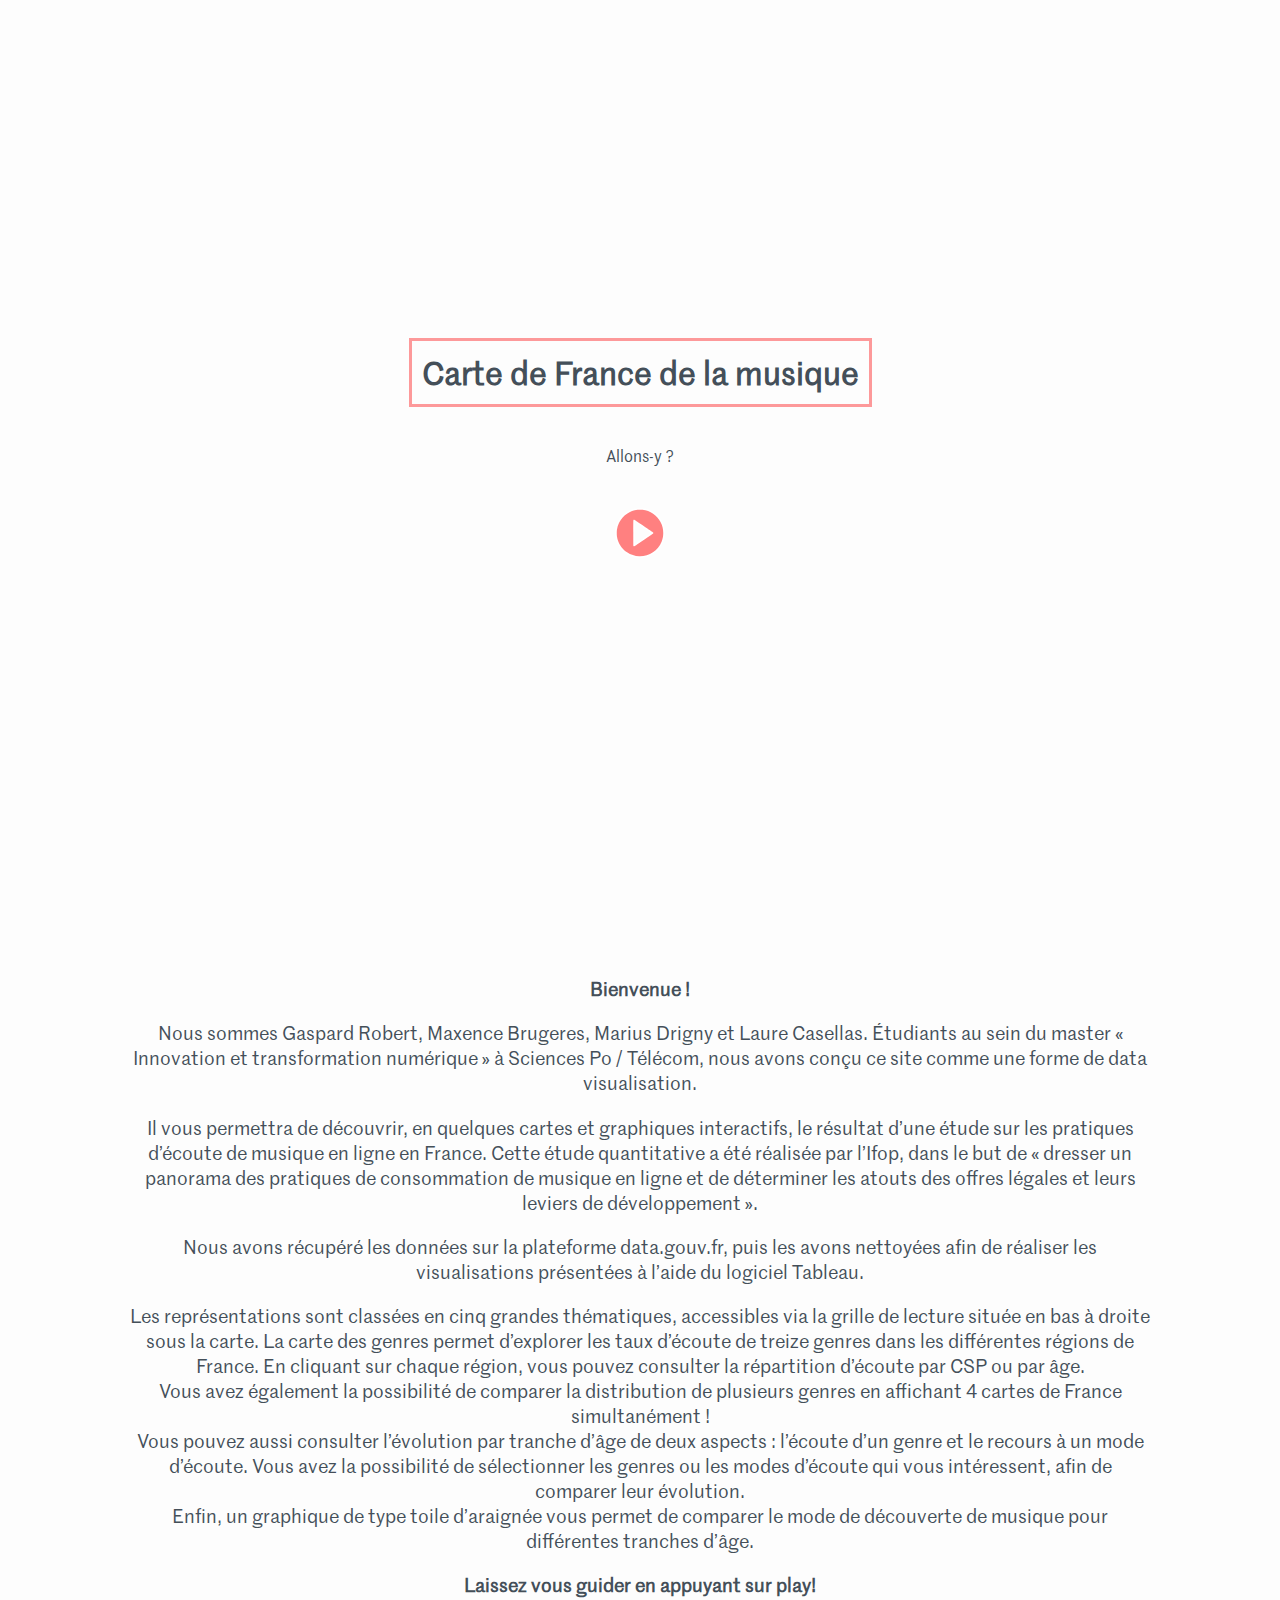
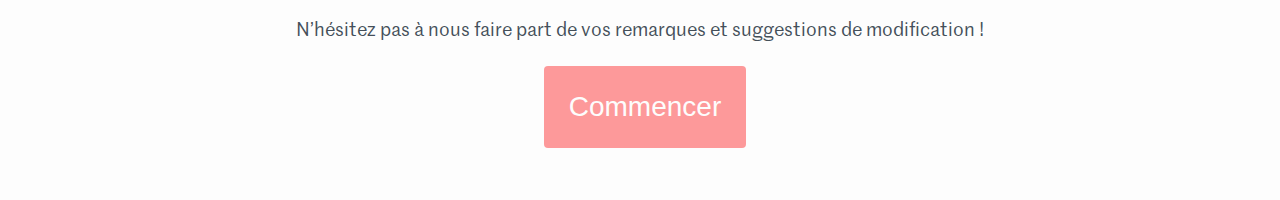
==== commit dad28887: "up" ====
--- a/index.html
+++ b/index.html
@@ -1,17 +1,17 @@
+
 <head>
-    <head>
-        <meta charset="UTF-8">
-        <meta name="viewport" content="width=device-width, initial-scale=1.0, maximum-scale=1.0, minimal-ui"/>
-        <link rel="stylesheet" href="visuals/genreByRegionWithAge/interactiveMapStyle.css">
-        <link rel="stylesheet" href="visuals/modeEcouteByAge/modeEcouteByAgeStyle.css">
-        <link rel="stylesheet" href="visuals/decouverteByAge/decouverteByAgeStyle.css">
-        <link rel="stylesheet" href="visuals/genreByAge/genreByAgeStyle.css">
-
-        <link href="index_style.css" rel="stylesheet" type="text/css" />
-
-        <script type="text/javascript" src="index_script.js"></script>
-
-    </head>
+    <meta charset="UTF-8">
+    <meta name="viewport" content="width=device-width, initial-scale=1.0, maximum-scale=1.0, minimal-ui"/>
+    <link rel="stylesheet" href="visuals/genreByRegionWithAge/interactiveMapStyle.css">
+    <link rel="stylesheet" href="visuals/modeEcouteByAge/modeEcouteByAgeStyle.css">
+    <link rel="stylesheet" href="visuals/decouverteByAge/decouverteByAgeStyle.css">
+    <link rel="stylesheet" href="visuals/genreByAge/genreByAgeStyle.css">
+    <link rel="stylesheet" href="visuals/genreByRegion/interactiveMapStyle.css">
+    <link rel="stylesheet" href="visuals/severalRegions/severalRegionStyle.css">
+    <link href="index_style.css" rel="stylesheet" type="text/css" />
+    <script type="text/javascript" src="index_script.js"></script>
+
+</head>
 
 
 <body>
@@ -46,20 +46,23 @@
 
 <p>Nous avons récupéré les données sur la plateforme data.gouv.fr, puis les avons nettoyées afin de réaliser les visualisations présentées à l’aide du logiciel Tableau.</p>
 
-<p>Les représentations sont classées en cinq grandes thématiques, accessibles via la grille de lecture située en bas à droite sous la carte. <br>
-La carte des genres permet d’explorer les taux d’écoute de treize genres dans les différentes régions de France. En cliquant sur chaque région, vous pouvez consulter la répartition d’écoute par CSP ou par âge. 
-Vous pouvez aussi consulter l’évolution par tranche d’âge de deux aspects : l’écoute d’un genre et le recours à un mode d’écoute. Vous avez la possibilité de sélectionner les genres ou les modes d’écoute qui vous intéressent, afin de comparer leur évolution. 
-Enfin, un graphique de type toile d’araignée vous permet de comparer le mode de découverte de musique pour différentes tranches d’âge.</p>
+<p>Les représentations sont classées en cinq grandes thématiques, accessibles via la grille de lecture située en bas à droite sous la carte. 
+La carte des genres permet d’explorer les taux d’écoute de treize genres dans les différentes régions de France. En cliquant sur chaque région, vous pouvez consulter la répartition d’écoute par CSP ou par âge. <br>
+Vous avez également la possibilité de comparer la distribution de plusieurs genres en affichant 4 cartes de France simultanément !<br>
+Vous pouvez aussi consulter l’évolution par tranche d’âge de deux aspects : l’écoute d’un genre et le recours à un mode d’écoute. Vous avez la possibilité de sélectionner les genres ou les modes d’écoute qui vous intéressent, afin de comparer leur évolution. <br>
+Enfin, un graphique de type toile d’araignée vous permet de comparer le mode de découverte de musique pour différentes tranches d’âge. </p>
+
+<h3> Laissez vous guider en appuyant sur play! </h3>
 
 <p>N’hésitez pas à nous faire part de vos remarques et suggestions de modification !</p>
 </div>
 
-  
+
   <div>
-  <button  class="commencer" onclick="commencer()">
+  <button  class="commencer commencer_next" onclick="commencer()">
       <span> Commencer </span>
   </button>
-  </div> 
+  </div>
 
 </div>
 
@@ -72,7 +75,7 @@
 
             <div id="mapside">
                 <div class="genre_selector">
-                    <select id="select_genre">
+                    <select id="select_genre" class="select_genre">
                         <option value="Rap">Rap</option>
                         <option value="Autre">Autre</option>
                         <option value="Dance">Dance</option>
@@ -94,7 +97,7 @@
                          id="map_legend_svg"
                          xml:space="preserve"
                     >
-        </svg>
+                    </svg>
                 </div>
             </div>
 
@@ -107,9 +110,9 @@
                          version="1.1"
                          id="map_svg"
                          xml:space="preserve"
+                         viewBox="0 0 450 500"
                     >
-
-            <path id="occ" d="m 309.60883,384.45453 c -1.83333,0.89067 -3.13067,0.448 -4.07733,-1.41733 -1.304,-2.57467 -3.32267,-3.09734 -5.62267,-1.35334 -4.832,3.65867 -9.54133,7.48267 -14.39867,11.10534 -0.704,0.52533 -1.96,0.29866 -2.95866,0.43466 -1.22,0.168 -2.812,-0.0733 -3.58667,0.60934 -2.32667,2.04933 -4.71733,4.21733 -6.35467,6.80133 -1.60133,2.53067 -2.91466,5.55467 -3.27466,8.49467 -0.648,5.27733 -0.64,10.656 -0.56,15.988 0.0213,1.35333 1.38666,2.66533 2.04666,4.03866 0.41067,0.856 0.65467,1.78934 0.976,2.688 -0.944,0.0267 -1.892,0.11734 -2.83066,0.0627 -1.87334,-0.10933 -3.98267,-0.936 -5.564,-0.33467 -4.19334,1.59334 -8.156,3.79067 -12.212,5.74667 h -2.18534 c -3.592,-3.36933 -7.43733,-5.52533 -12.34799,-2.58933 -0.65867,0.39333 -1.252,0.92133 -1.94934,1.22266 -1.51733,0.65334 -2.48,0.716 -3.456,-1.29066 -0.76533,-1.57334 -2.80933,-2.76 -4.544,-3.56534 -1.80666,-0.83733 -3.40933,-1.33066 -3.95466,-3.66266 -0.87867,-3.764 -4.18667,-5.07067 -7.7,-3.556 -0.72134,0.312 -1.94134,0.1 -2.65467,-0.33067 -1.71333,-1.03333 -3.104,-2.73867 -4.90933,-3.46133 -5.23734,-2.09867 -10.61734,-3.83867 -15.93734,-5.73334 -3.724,-1.328 -4.472,-0.72533 -4.46933,3.18267 0,1.25867 -0.67467,2.51867 -0.94133,3.43467 -5.02,-0.34134 -8.988,-0.38934 -12.88134,-0.948 -3.052,-0.436 -5.86933,-0.928 -8.796,0.748 -0.68533,0.392 -2.46533,-0.81067 -3.57066,-1.53867 -2.46934,-1.624 -4.83067,-3.41067 -7.23467,-5.12933 0.072,-1.63467 -0.392,-3.55734 0.304,-4.85734 3.524,-6.58266 7.34933,-13.00266 11.31733,-19.912 -1.83733,-3.68666 -3.23333,-8.31466 -7.72933,-10.45733 -2.11467,-1.00667 -2.41467,-1.84 -1.88,-3.984 0.78533,-3.14933 0.96667,-6.44667 1.536,-9.656 0.16,-0.89867 0.564,-2.13067 1.23733,-2.48533 1.552,-0.82 3.33734,-1.196 5.02534,-1.75067 0.66,1.06667 1.38666,2.24267 2.11333,3.41733 0.304,0.012 0.60933,0.024 0.91467,0.0373 -0.60134,-5.864 2.83466,-5.512 6.51733,-4.94667 0.83067,0.128 1.77867,-0.0733 2.592,-0.35467 3.928,-1.35866 7.58133,-4.40266 11.50267,-1.864 1.68533,-1.468 3.15733,-2.56666 4.408,-3.87466 2.70533,-2.832 7.228,-5.204 2.33466,-10.492 1.56134,-0.38534 2.56667,-0.81067 3.588,-0.852 2.66134,-0.11067 3.552,-1.27334 2.36267,-3.69867 -1.35733,-2.77067 -0.48133,-5.04133 1.43333,-7.084 1.63467,-1.74667 3.55867,-3.256 5.00267,-5.14133 2.984,-3.89334 7.512,-7.04 6.83333,-12.88267 -0.27466,-2.35333 1.10934,-3.12 3.092,-3.40133 3.23467,-0.45867 5.57867,0.992 7.63467,3.32267 0.57467,0.652 1.69067,1.37466 2.41867,1.248 2.92933,-0.508 5.80533,-1.33867 8.7,-2.048 0.124,0.396 0.23466,0.79866 0.37333,1.18933 1.42667,4.06933 3.772,7.88 2.98267,12.55333 -0.11067,0.65467 1.492,2.068 2.51066,2.336 1.604,0.42267 3.41333,0.372 5.084,0.144 1.328,-0.18133 3.156,-0.56133 3.75867,-1.49733 1.72266,-2.67734 2.99333,-5.65734 4.332,-8.568 1.33066,-2.89467 3.89333,-4.2 5.64,-2.48133 2.564,2.51866 5.332,5.03733 5.09333,9.21466 -0.04,0.71733 0.59867,1.47467 1.03067,2.45733 0.86,-0.62533 1.60666,-0.88 1.78933,-1.352 0.75733,-1.96 1.63733,-3.948 1.924,-6.00133 0.42267,-3.03733 1.11067,-4.96666 4.46,-2.60666 0.62933,-0.46267 1.19467,-0.76534 1.61867,-1.204 4.16133,-4.31734 4.53733,-4.3 6.908,1.15733 0.92933,2.136 2.04666,2.592 4.076,1.412 0.96933,-0.564 2.80133,-1.31334 3.196,-0.92134 2.80933,2.77734 5.76533,5.564 7.85866,8.86534 2.30267,3.628 3.748,7.80533 5.528,11.76 0.26,0.57866 0.60534,1.368 0.408,1.85733 -0.89466,2.216 0.448,3.24133 2.12667,3.416 2.75067,0.28667 5.55333,0.0787 8.33333,0.0787 2.01334,-0.0653 4.07734,0.0307 6.10134,0.37333 1.03733,0.176 2.00133,0.792 3,1.20667 0.58533,0.784 1.36266,1.48933 1.724,2.36666 1.476,3.56534 2.824,7.18267 4.22,10.78267 0.46266,0.0613 0.924,0.12267 1.388,0.18533 -1.41467,1.54267 -2.932,3.00667 -4.21067,4.65467 -0.98933,1.27733 -2.19867,2.71867 -2.4,4.20933 -0.452,3.33467 -1.11067,6.048 -4.46267,5.72534 -2.6,3.012 -4.79066,5.59333 -7.03466,8.128 -0.82534,0.93333 -1.77467,1.756 -2.66667,2.62933"/>
+                        <path id="occ" d="m 309.60883,384.45453 c -1.83333,0.89067 -3.13067,0.448 -4.07733,-1.41733 -1.304,-2.57467 -3.32267,-3.09734 -5.62267,-1.35334 -4.832,3.65867 -9.54133,7.48267 -14.39867,11.10534 -0.704,0.52533 -1.96,0.29866 -2.95866,0.43466 -1.22,0.168 -2.812,-0.0733 -3.58667,0.60934 -2.32667,2.04933 -4.71733,4.21733 -6.35467,6.80133 -1.60133,2.53067 -2.91466,5.55467 -3.27466,8.49467 -0.648,5.27733 -0.64,10.656 -0.56,15.988 0.0213,1.35333 1.38666,2.66533 2.04666,4.03866 0.41067,0.856 0.65467,1.78934 0.976,2.688 -0.944,0.0267 -1.892,0.11734 -2.83066,0.0627 -1.87334,-0.10933 -3.98267,-0.936 -5.564,-0.33467 -4.19334,1.59334 -8.156,3.79067 -12.212,5.74667 h -2.18534 c -3.592,-3.36933 -7.43733,-5.52533 -12.34799,-2.58933 -0.65867,0.39333 -1.252,0.92133 -1.94934,1.22266 -1.51733,0.65334 -2.48,0.716 -3.456,-1.29066 -0.76533,-1.57334 -2.80933,-2.76 -4.544,-3.56534 -1.80666,-0.83733 -3.40933,-1.33066 -3.95466,-3.66266 -0.87867,-3.764 -4.18667,-5.07067 -7.7,-3.556 -0.72134,0.312 -1.94134,0.1 -2.65467,-0.33067 -1.71333,-1.03333 -3.104,-2.73867 -4.90933,-3.46133 -5.23734,-2.09867 -10.61734,-3.83867 -15.93734,-5.73334 -3.724,-1.328 -4.472,-0.72533 -4.46933,3.18267 0,1.25867 -0.67467,2.51867 -0.94133,3.43467 -5.02,-0.34134 -8.988,-0.38934 -12.88134,-0.948 -3.052,-0.436 -5.86933,-0.928 -8.796,0.748 -0.68533,0.392 -2.46533,-0.81067 -3.57066,-1.53867 -2.46934,-1.624 -4.83067,-3.41067 -7.23467,-5.12933 0.072,-1.63467 -0.392,-3.55734 0.304,-4.85734 3.524,-6.58266 7.34933,-13.00266 11.31733,-19.912 -1.83733,-3.68666 -3.23333,-8.31466 -7.72933,-10.45733 -2.11467,-1.00667 -2.41467,-1.84 -1.88,-3.984 0.78533,-3.14933 0.96667,-6.44667 1.536,-9.656 0.16,-0.89867 0.564,-2.13067 1.23733,-2.48533 1.552,-0.82 3.33734,-1.196 5.02534,-1.75067 0.66,1.06667 1.38666,2.24267 2.11333,3.41733 0.304,0.012 0.60933,0.024 0.91467,0.0373 -0.60134,-5.864 2.83466,-5.512 6.51733,-4.94667 0.83067,0.128 1.77867,-0.0733 2.592,-0.35467 3.928,-1.35866 7.58133,-4.40266 11.50267,-1.864 1.68533,-1.468 3.15733,-2.56666 4.408,-3.87466 2.70533,-2.832 7.228,-5.204 2.33466,-10.492 1.56134,-0.38534 2.56667,-0.81067 3.588,-0.852 2.66134,-0.11067 3.552,-1.27334 2.36267,-3.69867 -1.35733,-2.77067 -0.48133,-5.04133 1.43333,-7.084 1.63467,-1.74667 3.55867,-3.256 5.00267,-5.14133 2.984,-3.89334 7.512,-7.04 6.83333,-12.88267 -0.27466,-2.35333 1.10934,-3.12 3.092,-3.40133 3.23467,-0.45867 5.57867,0.992 7.63467,3.32267 0.57467,0.652 1.69067,1.37466 2.41867,1.248 2.92933,-0.508 5.80533,-1.33867 8.7,-2.048 0.124,0.396 0.23466,0.79866 0.37333,1.18933 1.42667,4.06933 3.772,7.88 2.98267,12.55333 -0.11067,0.65467 1.492,2.068 2.51066,2.336 1.604,0.42267 3.41333,0.372 5.084,0.144 1.328,-0.18133 3.156,-0.56133 3.75867,-1.49733 1.72266,-2.67734 2.99333,-5.65734 4.332,-8.568 1.33066,-2.89467 3.89333,-4.2 5.64,-2.48133 2.564,2.51866 5.332,5.03733 5.09333,9.21466 -0.04,0.71733 0.59867,1.47467 1.03067,2.45733 0.86,-0.62533 1.60666,-0.88 1.78933,-1.352 0.75733,-1.96 1.63733,-3.948 1.924,-6.00133 0.42267,-3.03733 1.11067,-4.96666 4.46,-2.60666 0.62933,-0.46267 1.19467,-0.76534 1.61867,-1.204 4.16133,-4.31734 4.53733,-4.3 6.908,1.15733 0.92933,2.136 2.04666,2.592 4.076,1.412 0.96933,-0.564 2.80133,-1.31334 3.196,-0.92134 2.80933,2.77734 5.76533,5.564 7.85866,8.86534 2.30267,3.628 3.748,7.80533 5.528,11.76 0.26,0.57866 0.60534,1.368 0.408,1.85733 -0.89466,2.216 0.448,3.24133 2.12667,3.416 2.75067,0.28667 5.55333,0.0787 8.33333,0.0787 2.01334,-0.0653 4.07734,0.0307 6.10134,0.37333 1.03733,0.176 2.00133,0.792 3,1.20667 0.58533,0.784 1.36266,1.48933 1.724,2.36666 1.476,3.56534 2.824,7.18267 4.22,10.78267 0.46266,0.0613 0.924,0.12267 1.388,0.18533 -1.41467,1.54267 -2.932,3.00667 -4.21067,4.65467 -0.98933,1.27733 -2.19867,2.71867 -2.4,4.20933 -0.452,3.33467 -1.11067,6.048 -4.46267,5.72534 -2.6,3.012 -4.79066,5.59333 -7.03466,8.128 -0.82534,0.93333 -1.77467,1.756 -2.66667,2.62933"/>
                         <path id="cvdl" d="m 215.3035,113.07626 c 3.816,3.68 2.89067,8.87733 4.35333,13.30667 0.65334,1.98266 2.30934,3.624 3.44934,5.45733 0.872,1.40133 1.63466,2.86933 2.476,4.29067 0.60533,1.01733 1.02666,2.42266 1.936,2.92666 2.76666,1.53467 5.31333,2.97067 4.396,6.82534 -0.088,0.376 0.28533,0.86 0.63866,1.82 1.72667,-0.45067 3.70267,-0.51734 5.13867,-1.43467 2.788,-1.78533 8.716,-0.668 10.324,2.252 0.61333,1.112 1.436,2.10667 2.39067,3.48267 -0.28534,0.78266 -0.716,1.964 -1.316,3.60666 5.63333,0.61067 10.75333,-0.448 15.83333,-1.92266 2.22667,2.96 4.49867,5.88533 6.60933,8.924 0.224,0.32266 -0.34133,1.46133 -0.81733,1.956 -1.81467,1.88666 -3.588,3.60133 -3.13067,6.704 0.10934,0.74266 -1.64666,2.19066 -2.79866,2.60266 -2.83867,1.016 -3.45734,2.53067 -1.33734,4.60534 2.27334,2.22533 2.312,4.30133 0.0427,6.50666 -0.40267,0.392 -0.61733,0.97867 -0.94,1.50933 2.376,2.19734 1.99333,4.55067 1.232,7.13067 -0.34933,1.184 -0.196,2.728 0.26533,3.89867 1.17734,2.98133 2.85867,5.772 3.94,8.78 0.70534,1.96266 0.97867,4.17466 0.97867,6.27466 0,3.58267 -0.368,7.164 -0.58133,10.74667 -1.81867,0.39067 -3.64667,0.748 -5.456,1.18133 -1.70934,0.408 -3.40134,1.26134 -5.1,1.264 -2.51067,0.003 -5.31467,3.52934 -4.69867,6.88267 0.61467,3.33733 -1.22267,4.27733 -3.78933,4.04667 -3.88534,-0.34667 -6.26267,1.196 -7.52134,4.756 -3.64266,-0.204 -7.292,-0.628 -10.92666,-0.53334 -2.508,0.0653 -5.11734,0.524 -7.464,1.39334 -2.69734,1 -5.056,1.87066 -7.156,-1.50934 -0.868,1.03467 -1.39467,2.07734 -2.24,2.55334 -0.87067,0.49066 -2.07467,0.64933 -3.09467,0.552 -1.38667,-0.12934 -2.73867,-0.63867 -4.50133,-1.08667 -1.228,-1.664 -2.78,-4 -4.596,-6.112 -0.72267,-0.84267 -1.98,-1.29733 -3.07067,-1.736 -3.656,-1.472 -4.09867,-2.77733 -1.75733,-6.53467 -1.23734,-1.50133 -2.70134,-3.01866 -3.85734,-4.74133 -2.13466,-3.17867 -3.932,-6.596 -6.23066,-9.64133 -0.55334,-0.732 -2.63334,-0.792 -3.81467,-0.46134 -1.89067,0.53067 -3.55467,1.96267 -5.448,2.336 -0.624,0.12267 -2.20133,-1.76533 -2.39467,-2.896 -0.396,-2.308 -1.64,-2.99333 -3.61066,-3.96266 -2.41734,-1.188 -4.25334,-3.556 -6.34,-5.41334 2.64533,-6.624 5.29066,-13.248 7.95733,-19.928 2.86933,-1.21066 6.392,-2.68133 9.896,-4.19599 0.40667,-0.176 0.77733,-0.55067 1.04133,-0.92134 4.148,-5.86133 8.944,-11.42666 8.89734,-19.236 -0.003,-0.5 0.2,-1.01866 0.38266,-1.5 0.928,-2.45466 0.55334,-4.45333 -1.93733,-5.74933 0.42133,-0.312 0.84133,-0.624 1.312,-0.97333 -0.42667,-0.89467 -0.724,-1.60934 -1.09867,-2.28 -1.11733,-1.996 -0.60266,-3.408 1.39734,-4.46267 5.22266,-2.75733 5.79333,-7.29333 1.47333,-11.38133 -3.04267,-2.88 -2.33733,-6.464 1.58533,-7.90134 2.23067,-0.81733 4.448,-1.75733 6.75467,-2.24933 1.40133,-0.29867 3.04933,-0.12 4.42933,0.32933 2.024,0.65867 3.908,-0.99333 4.58934,-3.18533 1.10133,-2.31733 2.204,-4.63467 3.30533,-6.952"/>
                         <path id="graest" d="m 444.24296,113.69213 c -2.72,4.06133 -5.14,8.372 -8.24133,12.11867 -3.60667,4.35866 -5.57867,9.20266 -6.80534,14.63333 -1.02,4.516 -2.588,8.93067 -4.21466,13.27733 -1.06534,2.844 -1.912,5.44667 -0.064,8.28667 0.39333,0.60267 0.21733,1.69733 0.0573,2.516 -0.90133,4.60533 -1.88667,9.19333 -2.81333,13.792 -0.064,0.328 0.004,0.79733 0.204,1.048 3.15466,3.98933 -0.068,6.56666 -2.184,9.204 -2.10667,2.62533 -5.16534,3.23466 -8.34134,2.55066 -0.84933,-0.18266 -1.50533,-1.30933 -2.23466,-2.01866 -0.42934,-0.41867 -0.82934,-0.86934 -1.24,-1.30534 -0.844,-2.016 -1.68667,-4.02933 -2.52934,-6.04533 -0.29866,0.10133 -0.59866,0.20267 -0.89733,0.304 0,-1.02 0.19067,-2.08533 -0.0453,-3.04533 -0.33734,-1.36667 -0.612,-3.12267 -1.56934,-3.896 -3.62933,-2.924 -7.46666,-5.60533 -11.368,-8.16267 -0.776,-0.50666 -2.176,-0.072 -3.28666,-0.0573 -1.17734,0.016 -3.24667,0.39067 -3.39067,0.02 -1.20267,-3.13467 -3.28133,-2.208 -5.60533,-1.83733 -1.29734,0.208 -3.256,-0.30267 -4.084,-1.232 -2.092,-2.34667 -3.50533,-2.59067 -5.948,-0.42 -1.89467,1.68266 -3.82533,3.38 -5.95867,4.72266 -3.21733,2.02534 -5.148,4.50534 -4.83333,8.53734 0.0493,0.64 -1.63333,2.13333 -2.12533,1.98133 -3.36934,-1.048 -5.852,0.25467 -8.17867,2.44133 -1.49333,1.40133 -3.05067,2.14267 -5.16267,0.95067 -2.90133,-1.63867 -5.94266,-3.036 -9.32,-4.73733 -0.0213,0.40133 -0.10266,-0.0387 0.0387,-0.38934 1.44933,-3.62933 0.46133,-6.748 -1.53467,-9.948 -3.74,-5.996 -8.9,-7.14533 -14.456,-2.988 -0.836,0.624 -1.956,1.07467 -2.99333,1.18934 -4.58133,0.50666 -9.17733,0.99333 -13.78,1.17066 -1.02267,0.0387 -2.51067,-0.96533 -3.068,-1.91066 -1.488,-2.51467 -2.43467,-5.34534 -3.908,-7.868 -0.588,-1.004 -1.91867,-1.696 -3.052,-2.22134 -1.116,-0.51733 -2.41467,-0.644 -3.41333,-0.888 -0.66534,-7.19333 -2.924,-10.272 -7.66134,-11.03466 1.38934,-4.10667 2.77734,-8.21467 4.30934,-12.74 -0.4,-0.35334 -1.27067,-1.12534 -2.188,-1.94 0.276,-0.62267 0.60133,-1.35867 0.88666,-2.00267 -2.40266,-3.91333 -2.40266,-3.91333 0.10267,-7.028 1.90667,-2.73467 3.812,-5.46933 5.71733,-8.20267 -0.32266,-0.0707 -0.64666,-0.14 -0.96933,-0.21066 0.39333,-2.69867 0.81867,-5.39334 1.16267,-8.09867 0.16,-1.272 0.532,-2.688 0.15733,-3.822666 -0.80933,-2.445334 -0.456,-4.318667 1.87333,-5.470667 2.476,-1.224 5.05734,-2.234666 8.09334,-3.556 0.54266,0.250667 1.668,0.773334 3.59066,1.665334 V 77.586798 c 0.89734,-0.58 2.57334,-1.150667 3.44267,-2.32 3.31067,-4.457334 3.62133,-9.621333 2.88267,-14.930667 5.172,0.149334 10.38666,0.556 15.24266,-2.861333 -0.56666,-3.189333 0.94534,-5.777333 4.076,-7.356 0.66,-0.333333 1.63334,-0.048 2.72,-0.048 -0.89866,3.372 -1.69066,6.350667 -2.53733,9.533333 4.52533,1.957334 1.04267,6.598667 2.53467,8.992 2.09066,0.457333 3.73733,0.468 5.016,1.16 3.63066,1.970667 7.29733,3.974667 10.57333,6.461333 1.684,1.278667 2.792,3.506667 3.75467,5.501333 1.00533,2.084 2.3,2.961334 4.25466,1.670667 3.48934,-2.304 6.84534,-1.978667 10.26667,-0.008 1.30533,0.753333 2.52667,1.906667 3.924,2.182667 1.54667,0.305333 3.58667,0.34 4.816,-0.444 2.272,-1.446667 4.01733,-1.813334 6.12933,0.113333 0.66533,0.606667 1.908,0.921333 2.83733,0.834667 3.08267,-0.282667 5.04134,0.998666 6.32,3.728 1.824,3.894666 3.71867,7.757333 5.672,11.587999 0.24934,0.488 1.16134,1.088 1.54667,0.964 0.868,-0.28267 1.66,-0.91867 2.35733,-1.54933 0.336,-0.30534 0.38934,-0.924003 0.83067,-2.084003 1.88533,0.877333 3.876,1.389333 5.33467,2.561333 3.89866,3.136 6.536,3.56267 10.932,1.12 2.09733,-1.16533 3.87333,-0.78 5.15466,1.15467 2.48534,3.74933 6.052,4.73866 10.32934,4.93466 3.028,0.13734 6.04133,1.132 8.99733,1.968 1.36667,0.38667 2.58133,1.30934 3.864,1.98934 z"/>
                         <path id="nouaqu" d="m 234.91869,312.38413 c -2.896,0.70933 -5.77067,1.53867 -8.7,2.048 -0.728,0.12667 -1.844,-0.596 -2.42,-1.248 -2.056,-2.33067 -4.4,-3.78133 -7.63333,-3.324 -1.98267,0.28133 -3.36667,1.04933 -3.09334,3.40267 0.68,5.84266 -3.848,8.988 -6.832,12.88133 -1.44533,1.88533 -3.368,3.396 -5.004,5.14267 -1.91333,2.04266 -2.78933,4.31333 -1.432,7.084 1.18934,2.42533 0.29734,3.588 -2.364,3.69866 -1.02133,0.0413 -2.02666,0.46534 -3.588,0.85067 4.89467,5.28933 0.372,7.66 -2.33333,10.492 -1.252,1.30933 -2.724,2.408 -4.408,3.876 -3.92267,-2.54 -7.57467,0.50533 -11.50267,1.864 -0.81466,0.28133 -1.76266,0.48267 -2.592,0.35467 -3.68266,-0.56534 -7.11999,-0.91867 -6.51733,4.94666 -0.30533,-0.0133 -0.61066,-0.0253 -0.91466,-0.0387 -0.728,-1.17334 -1.45467,-2.34934 -2.11334,-3.416 -1.68933,0.55466 -3.47466,0.93066 -5.02533,1.74933 -0.67333,0.356 -1.07867,1.588 -1.23733,2.48667 -0.56934,3.20933 -0.75067,6.50666 -1.536,9.656 -0.53467,2.14266 -0.23467,2.976 1.88,3.984 4.49466,2.14266 5.892,6.76933 7.728,10.45733 -3.96667,6.90933 -7.792,13.32933 -11.316,19.912 -0.696,1.3 -0.23334,3.22266 -0.304,4.85733 -5.384,3.492 -11.764,1.308 -15.97734,-5.536 -7.12133,1.11067 -12.64266,-3.21067 -17.46133,-5.556 -1.236,1.352 -2.024,2.21333 -2.96533,3.24267 -1.93334,-1.688 -2.844,-2.484 -3.852,-3.364 0.97866,-1.60534 1.964,-2.83067 2.50533,-4.228 0.45333,-1.17334 0.89867,-3.41734 0.46133,-3.67334 -1.508,-0.88266 -3.46266,-1.64 -5.14266,-1.46266 -3.13467,0.33333 -7.18534,-1.6 -7.272,-2.94134 3.19066,-3.61466 6.57066,-6.232 8.268,-9.68 2.01066,-4.08133 2.80133,-8.82933 3.71066,-13.37199 1.62134,-8.09867 2.99067,-16.248 4.35734,-24.396 0.85333,-5.092 1.51466,-10.21734 2.24933,-15.32934 0.0507,-0.35466 0.11467,-0.77466 -0.0173,-1.08266 -2.576,-6.03067 0.15066,-11.88667 0.57733,-17.812 0.50133,-6.97734 1.01733,-13.95334 1.66133,-20.91867 0.10534,-1.13733 0.904,-2.21333 1.59067,-3.80267 4.82133,5.176 9.00533,9.66667 13.30667,14.28267 0.0213,-0.26933 0.24666,-1.056 0.12133,-1.78267 -1.32267,-7.72533 -7.04667,-11.89733 -12.94533,-15.92133 -0.84934,-0.57867 -1.72934,-1.11867 -2.53734,-1.752 -3.63466,-2.852 -3.69066,-5.44267 -0.22,-8.68533 3.04534,-2.844 4.35867,-7.05334 2.92934,-10.16667 -0.74534,-1.62667 -1.98934,-3.01467 -2.87467,-4.58533 -1.23867,-2.192 -0.93733,-4.24 0.77333,-6.13467 0.25734,-0.28533 0.064,-0.97733 0.0787,-1.47867 1.952,-1.00933 3.944,-2.91066 5.84533,-2.82533 3.05734,0.13867 6.05467,1.59067 9.42934,2.592 1.73866,-1.09333 3.692,-2.32133 4.968,-3.124 -0.96134,-1.98933 -2.09334,-3.20266 -1.98267,-4.28933 0.59467,-5.832 -0.548,-11.18933 -3.308,-16.336 -1.74667,-3.256 -3.15333,-6.69467 -5.03067,-10.73733 1.90134,0 2.652,-0.12534 3.34534,0.0213 2.83866,0.6 5.228,0.48133 7.32666,-2.132 2.50667,-3.12533 6.14134,-3.996 10.012,-3.136 3.74134,0.83067 7.01734,0.88933 8.76267,-3.356 0.16133,-0.392 0.636,-0.656 0.964,-0.98 2.088,1.85867 3.924,4.22533 6.34,5.41467 1.972,0.968 3.216,1.65333 3.61066,3.96133 0.19334,1.13067 1.772,3.01867 2.396,2.896 1.89334,-0.37333 3.55734,-1.80533 5.448,-2.336 1.18134,-0.33067 3.26134,-0.27067 3.81467,0.46133 2.29867,3.04667 4.096,6.46267 6.22933,9.64134 1.15734,1.72266 2.62134,3.24 3.85867,4.74133 -2.34267,3.75733 -1.9,5.06267 1.756,6.53467 1.092,0.43866 2.348,0.89333 3.072,1.736 1.81467,2.112 3.368,4.448 4.596,6.112 1.76267,0.448 3.11467,0.95733 4.50133,1.08666 1.02,0.0973 2.22267,-0.0613 3.09334,-0.552 0.84666,-0.476 1.372,-1.51866 2.24,-2.55333 2.1,3.38133 4.45866,2.50933 7.15733,1.50933 2.34667,-0.86933 4.956,-1.328 7.46267,-1.39333 3.636,-0.0947 7.284,0.32933 10.928,0.53333 1.34666,2.064 1.36133,5.032 4.572,5.844 1.24533,0.316 2.74133,1.564 3.18666,2.74267 1.304,3.44666 2.18,7.05866 3.14,10.62933 0.948,3.53067 -0.77066,6.84267 -4.16666,8.37333 -1.96934,0.88667 -2.41734,2.248 -1.132,4.09734 0.496,0.716 1.16266,1.49066 1.24533,2.288 0.504,4.94666 0.892,9.90666 1.24667,14.86666 0.052,0.72667 -0.28267,1.48267 -0.46667,2.35734 -1.592,-0.10134 -3.00267,-0.19067 -4.80533,-0.30667 -2.956,6.52933 -5.896,13.02667 -9.028,19.94667 0.20133,-0.0267 -0.24667,0.0307 -0.69467,0.0893"/>
@@ -122,18 +125,13 @@
                         <path id="paca" d="m 323.05149,345.77346 c 1.27867,-0.90667 2.55733,-1.812 4.16933,-2.95333 0.98934,1.82 1.78267,3.27866 2.66667,4.908 4.02133,-3.48267 7.87733,-3.36267 11.60667,0.37066 0.368,0.36934 1.17066,0.26 1.7,0.51867 2.44266,1.18533 5.16266,2.06267 7.18933,3.756 1.60667,1.34267 2.42933,1.416 3.904,0.19333 0.908,-0.75466 2.11067,-1.15466 3.18133,-1.71066 0.456,0.18266 0.912,0.368 1.36934,0.552 -0.25734,-1.49467 -0.0493,-3.35734 -0.876,-4.396 -1.31867,-1.652 -3.29067,-2.80267 -5.05067,-4.076 -2.548,-1.84134 -3.17733,-3.98534 -1.06133,-6.94667 1.024,0.252 2.188,0.53467 3.77866,0.92267 0.24534,-0.30934 1.14267,-0.94267 1.06534,-1.41467 -0.74934,-4.568 1.452,-6.84 5.524,-7.416 3.344,-6.53067 12.99066,-11.54267 19.5,-10.07333 0.204,-0.55867 0.764,-1.30534 0.584,-1.744 -0.58934,-1.42267 -1.12267,-3.39467 -2.268,-3.96134 -3.13067,-1.55066 -3.768,-2.68533 -2.1,-5.876 2.948,-1.64 4.98,-0.36266 6.68933,2.712 1.59067,-3.68933 4.19867,-3.83733 7.12666,-3.03466 1.04267,1.90133 2.084,3.80266 3.12534,5.70133 0.32133,-0.128 0.64533,-0.25733 0.968,-0.388 0,0.56 0.012,1.12133 -10e-4,1.68133 -0.0907,3.70667 1.48534,5.30667 5.15867,5.544 1.06533,0.0693 2.96533,0.65734 2.992,1.09734 0.148,2.428 3.32267,4.79333 0.148,7.396 -1.07867,0.88666 -1.51867,2.53066 -2.32667,3.78 -0.66266,1.02666 -1.43466,1.98266 -2.44666,3.36266 0.856,2.856 1.80133,6.18934 2.876,9.48 0.29733,0.916 0.892,1.77467 1.5,2.54 3.744,4.70934 13.83866,7.63467 19.588,5.992 1.20933,-0.34533 3.20266,-0.0493 4.01333,0.76667 1.468,1.48133 1.92,3.57867 0.176,5.45867 -1.44667,1.55866 -3.132,2.96533 -4.25733,4.72933 -0.84,1.31733 -0.95734,3.096 -1.39067,4.66933 -0.21467,0.78134 -0.164,1.89467 -0.67333,2.28534 -1.296,0.99466 -2.9,1.57866 -4.27467,2.48933 -2.53867,1.68267 -5,3.484 -7.49733,5.23067 -2.02134,1.41333 -4.04934,2.82 -6.72,4.67733 -0.404,2.408 -2.144,4.39733 -5.84667,5.01867 -2.67467,0.44933 -4.13467,2.69066 -3.81067,5.61733 0.36934,3.328 -0.87466,5 -4.08133,5.764 -2.42266,0.57733 -4.77733,1.432 -7.02533,2.37867 -2.456,0.41333 -4.89867,0.95733 -7.372,1.19333 -1.63733,0.156 -3.31867,-0.21067 -4.97733,-0.18133 -0.81867,0.0147 -1.62,0.484 -2.448,0.58 -1.284,0.14666 -3.39734,0.67333 -3.748,0.12933 -2.65867,-4.124 -6.56534,-5.51867 -11.12134,-5.89733 -3.06133,-0.25334 -5.45733,-1.232 -4.91333,-5.044 0.028,-0.18667 -0.088,-0.404 -0.16667,-0.592 -0.0787,-0.18934 -0.196,-0.36267 -0.53333,-0.968 -1.496,0.20133 -3.15867,0.348 -4.792,0.65866 -3.32267,0.63334 -5.968,-0.016 -7.488,-3.4 -0.23333,-0.51866 -1.24933,-1.19733 -1.58267,-1.05333 -0.76266,0.32933 -1.43333,1.044 -1.936,1.748 -0.31333,0.44 -0.25333,1.14533 -0.424,2.076 -3.35466,-0.18533 -6.55066,-0.36133 -10.076,-0.55467 0.28934,-1.57733 0.46934,-2.55733 0.68267,-3.724 -3.804,-0.62933 -7.62267,-1.26133 -11.44,-1.892 0.89333,-0.87466 1.84267,-1.69733 2.668,-2.62933 2.244,-2.53467 4.43467,-5.116 7.03467,-8.12933 3.352,0.324 4.01066,-2.39067 4.46266,-5.72534 0.20134,-1.49066 1.41067,-2.93066 2.4,-4.208 1.27867,-1.648 2.79467,-3.112 4.21067,-4.65466 -0.464,-0.0627 -0.92533,-0.124 -1.388,-0.18667 -1.396,-3.59867 -2.744,-7.21733 -4.22,-10.78267 -0.36267,-0.876 -1.13867,-1.58133 -1.724,-2.36533"/>
                         <path id="idf" d="m 280.23509,142.43106 c -2.84,0.21867 -5.72933,0.20133 -8.49733,0.768 -1.13067,0.23067 -2.82534,1.712 -2.84,2.64533 -0.044,3.072 -1.43067,5.16934 -3.584,7.028 -0.20934,0.18 -0.264,0.53867 -0.38934,0.81467 -5.08133,1.47467 -10.20133,2.53333 -15.83333,1.92267 0.59867,-1.64267 1.02933,-2.824 1.31467,-3.60667 -0.95467,-1.376 -1.77734,-2.372 -2.39067,-3.484 -1.608,-2.91867 -7.53467,-4.036 -10.324,-2.252 -1.43467,0.91733 -3.412,0.98533 -5.13867,1.436 -0.352,-0.96 -0.72666,-1.444 -0.63733,-1.82 0.916,-3.85467 -1.63067,-5.29067 -4.39733,-6.82533 -0.90934,-0.504 -1.33067,-1.90934 -1.93467,-2.928 -0.84267,-1.42 -1.604,-2.88934 -2.47733,-4.28934 -1.14,-1.83333 -2.79467,-3.47466 -3.44934,-5.45733 -1.46133,-4.42933 -0.536,-9.62667 -4.35333,-13.30667 -1.448,-3.392 -0.5,-4.68266 2.39067,-6.67733 2.152,-1.48533 3.41466,-4.25733 5.072,-6.457332 3.43866,3.869332 7.56133,2.113332 11.55466,1.409332 1.10934,-0.19467 2.21867,-0.4 3.32667,-0.60133 -0.0387,0.31333 -0.076,0.62666 -0.11467,0.94 1.65467,0.356 3.348,0.59066 4.956,1.09866 2.53467,0.80134 5.01467,1.77467 7.50934,2.69867 0.804,0.29733 1.57333,0.94133 2.37066,0.96 5.54134,0.128 11.172,1.72533 16.572,-1.04133 0.73467,-0.376 1.88534,0.06 3.08,0.136 1.48267,6.42 6.484,9.728 11.32534,13.17733 -2.50534,3.116 -2.50534,3.116 -0.10267,7.02933 -0.28533,0.644 -0.61067,1.38 -0.88667,2.00267 0.91734,0.81467 1.788,1.58667 2.18667,1.94 -1.53067,4.52533 -2.91867,8.632 -4.308,12.74"/>
 
-        </svg>
-                </div>
-            </div>
-
-
-
-
-
-
-
-
-        </div>
+                    </svg>
+                </div>
+            </div>
+
+
+        </div>
+
         <div id="genresage" class="nomapcharts hidden">
             <div class="line_chart_age_genre " id="line_chart_div_genresage">
                 <canvas id="line_chart_div_canvas_genresage" width="400" height="400"></canvas>
@@ -164,8 +162,6 @@
 
         </div>
 
-
-
         <div id="modes_ecoute" class="nomapcharts hidden">
             <div class="line_chart_age_genre " id="line_chart_div_modesecoute">
                 <canvas id="line_chart_div_canvas_modesecoute" width="400" height="400"></canvas>
@@ -190,7 +186,7 @@
 
         </div>
 
-        <div id="decouverte" class="nomapcharts hidden">
+        <div id="decouverte" class="nomapcharts hidden" >
             <!--      CHANGES: ADD LEGEND-->
             <div id="decouverte_legend" class="modes_decouverte_legend">
                 <label id="check_decouverte_15-24_label" for="check_decouverte_15-24" class="checkbox_label_genresage">15-24
@@ -210,7 +206,192 @@
             </div>
         </div>
 
-    </div>
+        <div class="several_map_container hidden" id="several_map_container">
+            <div class="map_column" id="map_column_1">
+                <div class="small_map" id="small_map_1">
+                    <div class="genre_selector">
+                        <select id="select_genre_1" class="select_genre">
+                            <option value="Genre Musical">Genre Musical</option>
+                            <option value="Rap">Rap</option>
+                            <option value="Autre">Autre</option>
+                            <option value="Dance">Dance</option>
+                            <option value="Classique">Classique</option>
+                            <option value="Electro">Electro</option>
+                            <option value="Jazz">Jazz</option>
+                            <option value="Musique du monde">Musique du monde</option>
+                            <option value="Métal">Métal</option>
+                            <option value="PopRock">PopRock</option>
+                            <option value="Reggae">Reggae</option>
+                            <option value="RnB">RnB</option>
+                            <option value="Soul">Soul</option>
+                            <option value="Variété">Variété</option>
+                        </select>
+                    </div>  
+
+                    <div class="small_map_image" id="map_1">
+                        <svg xmlns="http://www.w3.org/2000/svg"
+                             version="1.1"
+                             id="map_svg"
+                             xml:space="preserve"
+                             viewBox="0 0 450 500"
+                            >
+                            <path id="occ_1" d="m 309.60883,384.45453 c -1.83333,0.89067 -3.13067,0.448 -4.07733,-1.41733 -1.304,-2.57467 -3.32267,-3.09734 -5.62267,-1.35334 -4.832,3.65867 -9.54133,7.48267 -14.39867,11.10534 -0.704,0.52533 -1.96,0.29866 -2.95866,0.43466 -1.22,0.168 -2.812,-0.0733 -3.58667,0.60934 -2.32667,2.04933 -4.71733,4.21733 -6.35467,6.80133 -1.60133,2.53067 -2.91466,5.55467 -3.27466,8.49467 -0.648,5.27733 -0.64,10.656 -0.56,15.988 0.0213,1.35333 1.38666,2.66533 2.04666,4.03866 0.41067,0.856 0.65467,1.78934 0.976,2.688 -0.944,0.0267 -1.892,0.11734 -2.83066,0.0627 -1.87334,-0.10933 -3.98267,-0.936 -5.564,-0.33467 -4.19334,1.59334 -8.156,3.79067 -12.212,5.74667 h -2.18534 c -3.592,-3.36933 -7.43733,-5.52533 -12.34799,-2.58933 -0.65867,0.39333 -1.252,0.92133 -1.94934,1.22266 -1.51733,0.65334 -2.48,0.716 -3.456,-1.29066 -0.76533,-1.57334 -2.80933,-2.76 -4.544,-3.56534 -1.80666,-0.83733 -3.40933,-1.33066 -3.95466,-3.66266 -0.87867,-3.764 -4.18667,-5.07067 -7.7,-3.556 -0.72134,0.312 -1.94134,0.1 -2.65467,-0.33067 -1.71333,-1.03333 -3.104,-2.73867 -4.90933,-3.46133 -5.23734,-2.09867 -10.61734,-3.83867 -15.93734,-5.73334 -3.724,-1.328 -4.472,-0.72533 -4.46933,3.18267 0,1.25867 -0.67467,2.51867 -0.94133,3.43467 -5.02,-0.34134 -8.988,-0.38934 -12.88134,-0.948 -3.052,-0.436 -5.86933,-0.928 -8.796,0.748 -0.68533,0.392 -2.46533,-0.81067 -3.57066,-1.53867 -2.46934,-1.624 -4.83067,-3.41067 -7.23467,-5.12933 0.072,-1.63467 -0.392,-3.55734 0.304,-4.85734 3.524,-6.58266 7.34933,-13.00266 11.31733,-19.912 -1.83733,-3.68666 -3.23333,-8.31466 -7.72933,-10.45733 -2.11467,-1.00667 -2.41467,-1.84 -1.88,-3.984 0.78533,-3.14933 0.96667,-6.44667 1.536,-9.656 0.16,-0.89867 0.564,-2.13067 1.23733,-2.48533 1.552,-0.82 3.33734,-1.196 5.02534,-1.75067 0.66,1.06667 1.38666,2.24267 2.11333,3.41733 0.304,0.012 0.60933,0.024 0.91467,0.0373 -0.60134,-5.864 2.83466,-5.512 6.51733,-4.94667 0.83067,0.128 1.77867,-0.0733 2.592,-0.35467 3.928,-1.35866 7.58133,-4.40266 11.50267,-1.864 1.68533,-1.468 3.15733,-2.56666 4.408,-3.87466 2.70533,-2.832 7.228,-5.204 2.33466,-10.492 1.56134,-0.38534 2.56667,-0.81067 3.588,-0.852 2.66134,-0.11067 3.552,-1.27334 2.36267,-3.69867 -1.35733,-2.77067 -0.48133,-5.04133 1.43333,-7.084 1.63467,-1.74667 3.55867,-3.256 5.00267,-5.14133 2.984,-3.89334 7.512,-7.04 6.83333,-12.88267 -0.27466,-2.35333 1.10934,-3.12 3.092,-3.40133 3.23467,-0.45867 5.57867,0.992 7.63467,3.32267 0.57467,0.652 1.69067,1.37466 2.41867,1.248 2.92933,-0.508 5.80533,-1.33867 8.7,-2.048 0.124,0.396 0.23466,0.79866 0.37333,1.18933 1.42667,4.06933 3.772,7.88 2.98267,12.55333 -0.11067,0.65467 1.492,2.068 2.51066,2.336 1.604,0.42267 3.41333,0.372 5.084,0.144 1.328,-0.18133 3.156,-0.56133 3.75867,-1.49733 1.72266,-2.67734 2.99333,-5.65734 4.332,-8.568 1.33066,-2.89467 3.89333,-4.2 5.64,-2.48133 2.564,2.51866 5.332,5.03733 5.09333,9.21466 -0.04,0.71733 0.59867,1.47467 1.03067,2.45733 0.86,-0.62533 1.60666,-0.88 1.78933,-1.352 0.75733,-1.96 1.63733,-3.948 1.924,-6.00133 0.42267,-3.03733 1.11067,-4.96666 4.46,-2.60666 0.62933,-0.46267 1.19467,-0.76534 1.61867,-1.204 4.16133,-4.31734 4.53733,-4.3 6.908,1.15733 0.92933,2.136 2.04666,2.592 4.076,1.412 0.96933,-0.564 2.80133,-1.31334 3.196,-0.92134 2.80933,2.77734 5.76533,5.564 7.85866,8.86534 2.30267,3.628 3.748,7.80533 5.528,11.76 0.26,0.57866 0.60534,1.368 0.408,1.85733 -0.89466,2.216 0.448,3.24133 2.12667,3.416 2.75067,0.28667 5.55333,0.0787 8.33333,0.0787 2.01334,-0.0653 4.07734,0.0307 6.10134,0.37333 1.03733,0.176 2.00133,0.792 3,1.20667 0.58533,0.784 1.36266,1.48933 1.724,2.36666 1.476,3.56534 2.824,7.18267 4.22,10.78267 0.46266,0.0613 0.924,0.12267 1.388,0.18533 -1.41467,1.54267 -2.932,3.00667 -4.21067,4.65467 -0.98933,1.27733 -2.19867,2.71867 -2.4,4.20933 -0.452,3.33467 -1.11067,6.048 -4.46267,5.72534 -2.6,3.012 -4.79066,5.59333 -7.03466,8.128 -0.82534,0.93333 -1.77467,1.756 -2.66667,2.62933"/>
+                            <path id="cvdl_1" d="m 215.3035,113.07626 c 3.816,3.68 2.89067,8.87733 4.35333,13.30667 0.65334,1.98266 2.30934,3.624 3.44934,5.45733 0.872,1.40133 1.63466,2.86933 2.476,4.29067 0.60533,1.01733 1.02666,2.42266 1.936,2.92666 2.76666,1.53467 5.31333,2.97067 4.396,6.82534 -0.088,0.376 0.28533,0.86 0.63866,1.82 1.72667,-0.45067 3.70267,-0.51734 5.13867,-1.43467 2.788,-1.78533 8.716,-0.668 10.324,2.252 0.61333,1.112 1.436,2.10667 2.39067,3.48267 -0.28534,0.78266 -0.716,1.964 -1.316,3.60666 5.63333,0.61067 10.75333,-0.448 15.83333,-1.92266 2.22667,2.96 4.49867,5.88533 6.60933,8.924 0.224,0.32266 -0.34133,1.46133 -0.81733,1.956 -1.81467,1.88666 -3.588,3.60133 -3.13067,6.704 0.10934,0.74266 -1.64666,2.19066 -2.79866,2.60266 -2.83867,1.016 -3.45734,2.53067 -1.33734,4.60534 2.27334,2.22533 2.312,4.30133 0.0427,6.50666 -0.40267,0.392 -0.61733,0.97867 -0.94,1.50933 2.376,2.19734 1.99333,4.55067 1.232,7.13067 -0.34933,1.184 -0.196,2.728 0.26533,3.89867 1.17734,2.98133 2.85867,5.772 3.94,8.78 0.70534,1.96266 0.97867,4.17466 0.97867,6.27466 0,3.58267 -0.368,7.164 -0.58133,10.74667 -1.81867,0.39067 -3.64667,0.748 -5.456,1.18133 -1.70934,0.408 -3.40134,1.26134 -5.1,1.264 -2.51067,0.003 -5.31467,3.52934 -4.69867,6.88267 0.61467,3.33733 -1.22267,4.27733 -3.78933,4.04667 -3.88534,-0.34667 -6.26267,1.196 -7.52134,4.756 -3.64266,-0.204 -7.292,-0.628 -10.92666,-0.53334 -2.508,0.0653 -5.11734,0.524 -7.464,1.39334 -2.69734,1 -5.056,1.87066 -7.156,-1.50934 -0.868,1.03467 -1.39467,2.07734 -2.24,2.55334 -0.87067,0.49066 -2.07467,0.64933 -3.09467,0.552 -1.38667,-0.12934 -2.73867,-0.63867 -4.50133,-1.08667 -1.228,-1.664 -2.78,-4 -4.596,-6.112 -0.72267,-0.84267 -1.98,-1.29733 -3.07067,-1.736 -3.656,-1.472 -4.09867,-2.77733 -1.75733,-6.53467 -1.23734,-1.50133 -2.70134,-3.01866 -3.85734,-4.74133 -2.13466,-3.17867 -3.932,-6.596 -6.23066,-9.64133 -0.55334,-0.732 -2.63334,-0.792 -3.81467,-0.46134 -1.89067,0.53067 -3.55467,1.96267 -5.448,2.336 -0.624,0.12267 -2.20133,-1.76533 -2.39467,-2.896 -0.396,-2.308 -1.64,-2.99333 -3.61066,-3.96266 -2.41734,-1.188 -4.25334,-3.556 -6.34,-5.41334 2.64533,-6.624 5.29066,-13.248 7.95733,-19.928 2.86933,-1.21066 6.392,-2.68133 9.896,-4.19599 0.40667,-0.176 0.77733,-0.55067 1.04133,-0.92134 4.148,-5.86133 8.944,-11.42666 8.89734,-19.236 -0.003,-0.5 0.2,-1.01866 0.38266,-1.5 0.928,-2.45466 0.55334,-4.45333 -1.93733,-5.74933 0.42133,-0.312 0.84133,-0.624 1.312,-0.97333 -0.42667,-0.89467 -0.724,-1.60934 -1.09867,-2.28 -1.11733,-1.996 -0.60266,-3.408 1.39734,-4.46267 5.22266,-2.75733 5.79333,-7.29333 1.47333,-11.38133 -3.04267,-2.88 -2.33733,-6.464 1.58533,-7.90134 2.23067,-0.81733 4.448,-1.75733 6.75467,-2.24933 1.40133,-0.29867 3.04933,-0.12 4.42933,0.32933 2.024,0.65867 3.908,-0.99333 4.58934,-3.18533 1.10133,-2.31733 2.204,-4.63467 3.30533,-6.952"/>
+                            <path id="graest_1" d="m 444.24296,113.69213 c -2.72,4.06133 -5.14,8.372 -8.24133,12.11867 -3.60667,4.35866 -5.57867,9.20266 -6.80534,14.63333 -1.02,4.516 -2.588,8.93067 -4.21466,13.27733 -1.06534,2.844 -1.912,5.44667 -0.064,8.28667 0.39333,0.60267 0.21733,1.69733 0.0573,2.516 -0.90133,4.60533 -1.88667,9.19333 -2.81333,13.792 -0.064,0.328 0.004,0.79733 0.204,1.048 3.15466,3.98933 -0.068,6.56666 -2.184,9.204 -2.10667,2.62533 -5.16534,3.23466 -8.34134,2.55066 -0.84933,-0.18266 -1.50533,-1.30933 -2.23466,-2.01866 -0.42934,-0.41867 -0.82934,-0.86934 -1.24,-1.30534 -0.844,-2.016 -1.68667,-4.02933 -2.52934,-6.04533 -0.29866,0.10133 -0.59866,0.20267 -0.89733,0.304 0,-1.02 0.19067,-2.08533 -0.0453,-3.04533 -0.33734,-1.36667 -0.612,-3.12267 -1.56934,-3.896 -3.62933,-2.924 -7.46666,-5.60533 -11.368,-8.16267 -0.776,-0.50666 -2.176,-0.072 -3.28666,-0.0573 -1.17734,0.016 -3.24667,0.39067 -3.39067,0.02 -1.20267,-3.13467 -3.28133,-2.208 -5.60533,-1.83733 -1.29734,0.208 -3.256,-0.30267 -4.084,-1.232 -2.092,-2.34667 -3.50533,-2.59067 -5.948,-0.42 -1.89467,1.68266 -3.82533,3.38 -5.95867,4.72266 -3.21733,2.02534 -5.148,4.50534 -4.83333,8.53734 0.0493,0.64 -1.63333,2.13333 -2.12533,1.98133 -3.36934,-1.048 -5.852,0.25467 -8.17867,2.44133 -1.49333,1.40133 -3.05067,2.14267 -5.16267,0.95067 -2.90133,-1.63867 -5.94266,-3.036 -9.32,-4.73733 -0.0213,0.40133 -0.10266,-0.0387 0.0387,-0.38934 1.44933,-3.62933 0.46133,-6.748 -1.53467,-9.948 -3.74,-5.996 -8.9,-7.14533 -14.456,-2.988 -0.836,0.624 -1.956,1.07467 -2.99333,1.18934 -4.58133,0.50666 -9.17733,0.99333 -13.78,1.17066 -1.02267,0.0387 -2.51067,-0.96533 -3.068,-1.91066 -1.488,-2.51467 -2.43467,-5.34534 -3.908,-7.868 -0.588,-1.004 -1.91867,-1.696 -3.052,-2.22134 -1.116,-0.51733 -2.41467,-0.644 -3.41333,-0.888 -0.66534,-7.19333 -2.924,-10.272 -7.66134,-11.03466 1.38934,-4.10667 2.77734,-8.21467 4.30934,-12.74 -0.4,-0.35334 -1.27067,-1.12534 -2.188,-1.94 0.276,-0.62267 0.60133,-1.35867 0.88666,-2.00267 -2.40266,-3.91333 -2.40266,-3.91333 0.10267,-7.028 1.90667,-2.73467 3.812,-5.46933 5.71733,-8.20267 -0.32266,-0.0707 -0.64666,-0.14 -0.96933,-0.21066 0.39333,-2.69867 0.81867,-5.39334 1.16267,-8.09867 0.16,-1.272 0.532,-2.688 0.15733,-3.822666 -0.80933,-2.445334 -0.456,-4.318667 1.87333,-5.470667 2.476,-1.224 5.05734,-2.234666 8.09334,-3.556 0.54266,0.250667 1.668,0.773334 3.59066,1.665334 V 77.586798 c 0.89734,-0.58 2.57334,-1.150667 3.44267,-2.32 3.31067,-4.457334 3.62133,-9.621333 2.88267,-14.930667 5.172,0.149334 10.38666,0.556 15.24266,-2.861333 -0.56666,-3.189333 0.94534,-5.777333 4.076,-7.356 0.66,-0.333333 1.63334,-0.048 2.72,-0.048 -0.89866,3.372 -1.69066,6.350667 -2.53733,9.533333 4.52533,1.957334 1.04267,6.598667 2.53467,8.992 2.09066,0.457333 3.73733,0.468 5.016,1.16 3.63066,1.970667 7.29733,3.974667 10.57333,6.461333 1.684,1.278667 2.792,3.506667 3.75467,5.501333 1.00533,2.084 2.3,2.961334 4.25466,1.670667 3.48934,-2.304 6.84534,-1.978667 10.26667,-0.008 1.30533,0.753333 2.52667,1.906667 3.924,2.182667 1.54667,0.305333 3.58667,0.34 4.816,-0.444 2.272,-1.446667 4.01733,-1.813334 6.12933,0.113333 0.66533,0.606667 1.908,0.921333 2.83733,0.834667 3.08267,-0.282667 5.04134,0.998666 6.32,3.728 1.824,3.894666 3.71867,7.757333 5.672,11.587999 0.24934,0.488 1.16134,1.088 1.54667,0.964 0.868,-0.28267 1.66,-0.91867 2.35733,-1.54933 0.336,-0.30534 0.38934,-0.924003 0.83067,-2.084003 1.88533,0.877333 3.876,1.389333 5.33467,2.561333 3.89866,3.136 6.536,3.56267 10.932,1.12 2.09733,-1.16533 3.87333,-0.78 5.15466,1.15467 2.48534,3.74933 6.052,4.73866 10.32934,4.93466 3.028,0.13734 6.04133,1.132 8.99733,1.968 1.36667,0.38667 2.58133,1.30934 3.864,1.98934 z"/>
+                            <path id="nouaqu_1" d="m 234.91869,312.38413 c -2.896,0.70933 -5.77067,1.53867 -8.7,2.048 -0.728,0.12667 -1.844,-0.596 -2.42,-1.248 -2.056,-2.33067 -4.4,-3.78133 -7.63333,-3.324 -1.98267,0.28133 -3.36667,1.04933 -3.09334,3.40267 0.68,5.84266 -3.848,8.988 -6.832,12.88133 -1.44533,1.88533 -3.368,3.396 -5.004,5.14267 -1.91333,2.04266 -2.78933,4.31333 -1.432,7.084 1.18934,2.42533 0.29734,3.588 -2.364,3.69866 -1.02133,0.0413 -2.02666,0.46534 -3.588,0.85067 4.89467,5.28933 0.372,7.66 -2.33333,10.492 -1.252,1.30933 -2.724,2.408 -4.408,3.876 -3.92267,-2.54 -7.57467,0.50533 -11.50267,1.864 -0.81466,0.28133 -1.76266,0.48267 -2.592,0.35467 -3.68266,-0.56534 -7.11999,-0.91867 -6.51733,4.94666 -0.30533,-0.0133 -0.61066,-0.0253 -0.91466,-0.0387 -0.728,-1.17334 -1.45467,-2.34934 -2.11334,-3.416 -1.68933,0.55466 -3.47466,0.93066 -5.02533,1.74933 -0.67333,0.356 -1.07867,1.588 -1.23733,2.48667 -0.56934,3.20933 -0.75067,6.50666 -1.536,9.656 -0.53467,2.14266 -0.23467,2.976 1.88,3.984 4.49466,2.14266 5.892,6.76933 7.728,10.45733 -3.96667,6.90933 -7.792,13.32933 -11.316,19.912 -0.696,1.3 -0.23334,3.22266 -0.304,4.85733 -5.384,3.492 -11.764,1.308 -15.97734,-5.536 -7.12133,1.11067 -12.64266,-3.21067 -17.46133,-5.556 -1.236,1.352 -2.024,2.21333 -2.96533,3.24267 -1.93334,-1.688 -2.844,-2.484 -3.852,-3.364 0.97866,-1.60534 1.964,-2.83067 2.50533,-4.228 0.45333,-1.17334 0.89867,-3.41734 0.46133,-3.67334 -1.508,-0.88266 -3.46266,-1.64 -5.14266,-1.46266 -3.13467,0.33333 -7.18534,-1.6 -7.272,-2.94134 3.19066,-3.61466 6.57066,-6.232 8.268,-9.68 2.01066,-4.08133 2.80133,-8.82933 3.71066,-13.37199 1.62134,-8.09867 2.99067,-16.248 4.35734,-24.396 0.85333,-5.092 1.51466,-10.21734 2.24933,-15.32934 0.0507,-0.35466 0.11467,-0.77466 -0.0173,-1.08266 -2.576,-6.03067 0.15066,-11.88667 0.57733,-17.812 0.50133,-6.97734 1.01733,-13.95334 1.66133,-20.91867 0.10534,-1.13733 0.904,-2.21333 1.59067,-3.80267 4.82133,5.176 9.00533,9.66667 13.30667,14.28267 0.0213,-0.26933 0.24666,-1.056 0.12133,-1.78267 -1.32267,-7.72533 -7.04667,-11.89733 -12.94533,-15.92133 -0.84934,-0.57867 -1.72934,-1.11867 -2.53734,-1.752 -3.63466,-2.852 -3.69066,-5.44267 -0.22,-8.68533 3.04534,-2.844 4.35867,-7.05334 2.92934,-10.16667 -0.74534,-1.62667 -1.98934,-3.01467 -2.87467,-4.58533 -1.23867,-2.192 -0.93733,-4.24 0.77333,-6.13467 0.25734,-0.28533 0.064,-0.97733 0.0787,-1.47867 1.952,-1.00933 3.944,-2.91066 5.84533,-2.82533 3.05734,0.13867 6.05467,1.59067 9.42934,2.592 1.73866,-1.09333 3.692,-2.32133 4.968,-3.124 -0.96134,-1.98933 -2.09334,-3.20266 -1.98267,-4.28933 0.59467,-5.832 -0.548,-11.18933 -3.308,-16.336 -1.74667,-3.256 -3.15333,-6.69467 -5.03067,-10.73733 1.90134,0 2.652,-0.12534 3.34534,0.0213 2.83866,0.6 5.228,0.48133 7.32666,-2.132 2.50667,-3.12533 6.14134,-3.996 10.012,-3.136 3.74134,0.83067 7.01734,0.88933 8.76267,-3.356 0.16133,-0.392 0.636,-0.656 0.964,-0.98 2.088,1.85867 3.924,4.22533 6.34,5.41467 1.972,0.968 3.216,1.65333 3.61066,3.96133 0.19334,1.13067 1.772,3.01867 2.396,2.896 1.89334,-0.37333 3.55734,-1.80533 5.448,-2.336 1.18134,-0.33067 3.26134,-0.27067 3.81467,0.46133 2.29867,3.04667 4.096,6.46267 6.22933,9.64134 1.15734,1.72266 2.62134,3.24 3.85867,4.74133 -2.34267,3.75733 -1.9,5.06267 1.756,6.53467 1.092,0.43866 2.348,0.89333 3.072,1.736 1.81467,2.112 3.368,4.448 4.596,6.112 1.76267,0.448 3.11467,0.95733 4.50133,1.08666 1.02,0.0973 2.22267,-0.0613 3.09334,-0.552 0.84666,-0.476 1.372,-1.51866 2.24,-2.55333 2.1,3.38133 4.45866,2.50933 7.15733,1.50933 2.34667,-0.86933 4.956,-1.328 7.46267,-1.39333 3.636,-0.0947 7.284,0.32933 10.928,0.53333 1.34666,2.064 1.36133,5.032 4.572,5.844 1.24533,0.316 2.74133,1.564 3.18666,2.74267 1.304,3.44666 2.18,7.05866 3.14,10.62933 0.948,3.53067 -0.77066,6.84267 -4.16666,8.37333 -1.96934,0.88667 -2.41734,2.248 -1.132,4.09734 0.496,0.716 1.16266,1.49066 1.24533,2.288 0.504,4.94666 0.892,9.90666 1.24667,14.86666 0.052,0.72667 -0.28267,1.48267 -0.46667,2.35734 -1.592,-0.10134 -3.00267,-0.19067 -4.80533,-0.30667 -2.956,6.52933 -5.896,13.02667 -9.028,19.94667 0.20133,-0.0267 -0.24667,0.0307 -0.69467,0.0893"/>
+                            <path id="hdf_1" d="m 309.29629,60.336663 c 0.73867,5.308 0.428,10.473333 -2.88267,14.929333 -0.86933,1.170667 -2.54533,1.74 -3.44266,2.321333 v 13.436 c -1.924,-0.892 -3.048,-1.413333 -3.59067,-1.665333 -3.036,1.321333 -5.61733,2.332 -8.09333,3.557333 -2.32934,1.152 -2.68267,3.025333 -1.87334,5.470666 0.37467,1.134667 0.003,2.549335 -0.15733,3.821335 -0.344,2.70533 -0.76933,5.4 -1.16267,8.1 0.32267,0.0693 0.64667,0.14 0.96934,0.20933 -1.90534,2.73467 -3.81067,5.468 -5.71734,8.20267 -4.84133,-3.44934 -9.84266,-6.75733 -11.32533,-13.17867 -1.19467,-0.0747 -2.34533,-0.51066 -3.08,-0.13466 -5.39867,2.76666 -11.03067,1.16933 -16.572,1.04133 -0.79733,-0.0187 -1.56667,-0.664 -2.37067,-0.96133 -2.49466,-0.92267 -4.97466,-1.89734 -7.50799,-2.69734 -1.60934,-0.508 -3.30267,-0.74266 -4.95734,-1.09866 0.0387,-0.31334 0.076,-0.628 0.11467,-0.94 -1.108,0.2 -2.216,0.40666 -3.32533,0.60133 -3.99467,0.704 -8.11734,2.45867 -11.55467,-1.409335 0.42133,-0.812 0.84267,-1.624 1.20267,-2.316 0.78933,-0.204 1.468,-0.38 1.91333,-0.494666 -0.436,-3.02 -0.93867,-5.818667 -1.21733,-8.637333 -0.28,-2.844 0.24,-5.902667 -0.63867,-8.514667 -1.05867,-3.148 -1.11067,-5.838666 0.26533,-8.788 1.27334,-2.732 0.584,-5.387999 -1.41733,-7.454666 -3.24667,-3.350667 -6.71733,-6.486667 -10.09333,-9.714667 1.46,-2.505333 2.94933,-4.994666 4.35733,-7.529333 0.28267,-0.508 0.344,-1.181333 0.36933,-1.784 0.448,-10.755999 0.77334,-21.518666 1.428,-32.261332 0.084,-1.386667 1.59734,-3.0666667 2.90134,-3.9053334 1.928,-1.2386666 4.20266,-2.0533333 6.43066,-2.6826666 7.22534,-2.0386666 14.49867,-3.9119999 21.75467,-5.83599983 0.23466,-0.06266666 0.50666,0.01866667 0.832,0.03733334 1.27733,3.33733329 4.72666,5.89866649 2.99333,10.29466649 -0.356,0.9 1.05067,2.686667 1.94133,3.837333 1.04267,1.349333 2.60934,2.308 3.59067,3.689333 1.73733,2.442667 3.64133,2.521334 5.96133,0.589334 1.77467,-1.48 4.06,-2.346667 6.884,-3.910667 1.62534,4.392 3.28934,8.264 4.48,12.274667 1.32934,4.477333 1.14134,4.533333 5.64534,3.545333 3.692,-0.809334 7.73066,2.293333 7.90933,6.094666 0.044,0.929334 0.007,1.861334 0.007,3.348 1.51733,-0.114666 2.96666,-0.09067 4.36,-0.354666 4.73066,-0.898667 9.17066,-0.822667 11.916,3.925333 0.628,1.089333 0.30533,2.702666 0.528,4.057333 0.252,1.522667 0.68266,3.016 0.92533,4.54 0.16133,1.001333 0.58133,2.413333 0.10267,2.986666 -2.33067,2.794667 -2.18667,3.834667 1.19733,5.358667"/>
+                            <path id="nor_1" d="m 212.78203,54.022263 c 3.376,3.226667 6.84667,6.362667 10.092,9.714666 2.00133,2.066667 2.692,4.722667 1.41867,7.453334 -1.376,2.949333 -1.324,5.639999 -0.26534,8.789333 0.87867,2.612 0.35867,5.670666 0.63867,8.514666 0.27867,2.818667 0.78133,5.616 1.21733,8.637333 -0.44533,0.114667 -1.12533,0.290667 -1.91333,0.494667 -0.36,0.692 -0.78133,1.504 -1.204,2.316 -1.65733,2.198668 -2.92133,4.970668 -5.072,6.455998 -2.89067,1.996 -3.83867,3.28667 -2.39067,6.67867 -1.10133,2.31733 -2.204,4.63466 -3.30533,6.952 -0.68133,2.19066 -2.56533,3.844 -4.58933,3.18533 -1.37867,-0.44933 -3.028,-0.62933 -4.42934,-0.33067 -2.30666,0.49334 -4.524,1.43334 -6.75333,2.24934 -3.924,1.43733 -4.62933,5.02266 -1.58533,7.90266 4.31866,4.088 3.74933,8.624 -1.47467,11.38 -1.99867,1.056 -2.51467,2.468 -1.39733,4.464 0.37466,0.67067 0.672,1.38534 1.09866,2.27867 -0.47066,0.34933 -0.89066,0.66267 -1.31066,0.97467 -1.19867,-0.58934 -2.39734,-1.17867 -3.596,-1.768 -6.268,-0.78134 -10.70134,-3.4 -11.624,-10.492 -0.10534,-0.81334 -2.01467,-2.21734 -2.54267,-2.004 -2.17333,0.88 -4.07333,2.40666 -6.2,3.43733 -1.22933,0.59733 -3.448,1.41333 -3.93067,0.90533 -2.28266,-2.40533 -4.12133,-5.232 -6.5,-8.42133 -0.93333,0.68667 -2.068,1.72133 -3.38133,2.42267 -0.92133,0.492 -2.07467,0.65333 -3.14267,0.74 -1.29066,0.104 -2.69066,-0.336 -3.88133,0.0107 -2.448,0.712 -4.79066,1.792 -7.06533,2.676 -8.32,-3.47733 -8.32,-3.47733 -11.54,-1.59733 -2.82933,-3.90667 -5.60933,-4.14 -9.95333,-0.836 -2.488,1.892 -4.428,1.45333 -5.508,-1.43333 -0.73734,-1.97334 -1.172,-4.05867 -1.74267,-6.09334 0.93467,-0.22666 1.86933,-0.452 3.312,-0.80133 -0.69067,-1.07333 -1.04267,-1.92133 -1.648,-2.50667 -2.70933,-2.62 -3.22,-5.69733 -2.552,-9.304 0.376,-2.024 0.13067,-4.17866 0.032,-6.268 -0.056,-1.18533 -0.57733,-2.36 -0.552,-3.53333 0.13333,-6.27066 -2.48533,-11.183998 -6.212,-16.163998 -2.09733,-2.802667 -1.784,-7.378666 -2.68,-11.125333 -0.316,-1.328 -0.898667,-2.621333 -1.554667,-3.825333 -0.337333,-0.62 -1.101333,-1.006667 -1.672,-1.5 0.03867,-0.346667 0.076,-0.693333 0.114667,-1.041333 1.4,0 2.86533,-0.266667 4.18533,0.06 2.248,0.554666 4.36267,1.903999 6.60934,2.121333 1.744,0.168 3.82266,-0.524 5.36666,-1.466667 2.556,-1.56 4.93734,-1.970666 7.08134,0.192 2.24666,2.264 1.384,4.530667 -0.71867,6.501333 -0.18,0.169334 -0.276,0.426667 -0.28267,0.437334 1.83734,3.442666 3.59867,6.742666 5.56534,10.426666 -0.49467,-0.133333 -0.34267,-0.05067 -0.304,-0.08667 4.98933,-4.755999 9.91066,-0.204 14.79066,0.277334 5.156,0.509333 10.19333,2.156 15.34267,2.856 2.29066,0.310666 4.85466,-0.126667 7.06933,-0.882667 1.94667,-0.664 3.64133,-2.166667 5.34,-3.441333 3.57067,-2.68 3.472,-2.638667 0.15867,-5.532 -0.65334,-0.570667 -1.008,-2.210667 -0.68667,-3.041333 1.728,-4.473334 3.91867,-8.149333 8.40933,-11.142667 7.38267,-4.918666 15.52,-6.725333 23.672,-9.113333 3.13067,-0.916 5.92,-3.037333 8.82,-4.688 1.65467,-0.941333 3.22,-2.038666 4.82667,-3.065333"/>
+                            <path id="pdll_1" d="m 128.15243,138.04173 c 3.22133,-1.87867 3.22133,-1.87867 11.54,1.59867 2.27467,-0.88534 4.61733,-1.964 7.06533,-2.67734 1.192,-0.34666 2.59067,0.0947 3.88134,-0.0107 1.068,-0.0867 2.22133,-0.248 3.144,-0.74 1.312,-0.70134 2.44666,-1.73467 3.38,-2.42134 2.37866,3.18934 4.21733,6.016 6.5,8.42 0.48266,0.508 2.70133,-0.308 3.93066,-0.904 2.12667,-1.03066 4.028,-2.55866 6.2,-3.43733 0.528,-0.21467 2.43734,1.19067 2.54267,2.00267 0.924,7.092 5.356,9.712 11.624,10.49333 1.19867,0.58933 2.39733,1.17733 3.596,1.76667 2.48933,1.296 2.864,3.29466 1.936,5.748 -0.18267,0.48266 -0.38533,1 -0.38267,1.5 0.0467,7.81066 -4.74933,13.376 -8.89733,19.23733 -0.26267,0.37067 -0.63467,0.74533 -1.04,0.92133 -3.504,1.51467 -7.028,2.98534 -9.89733,4.196 -2.66667,6.68 -5.312,13.304 -7.956,19.928 -0.33067,0.324 -0.804,0.588 -0.96534,0.98 -1.74533,4.24533 -5.02133,4.18667 -8.76266,3.356 -3.872,-0.86 -7.50534,0.0107 -10.01334,3.136 -2.09733,2.61333 -4.48666,2.732 -7.32666,2.132 -0.692,-0.14667 -1.44267,-0.0227 -3.344,-0.0227 1.87733,4.044 3.284,7.48267 5.02933,10.73867 2.76133,5.14533 3.904,10.504 3.30933,16.336 -0.112,1.08533 1.02,2.3 1.98267,4.28933 -1.276,0.80134 -3.22933,2.03067 -4.968,3.124 -3.37467,-1.00133 -6.372,-2.45333 -9.42933,-2.592 -1.90134,-0.0853 -3.89467,1.816 -5.84534,2.824 -2.048,-0.02 -4.43333,0.63734 -6.08266,-0.18266 -5.43867,-2.70534 -10.796,-5.67734 -15.78267,-9.12934 -1.64933,-1.14133 -1.83333,-4.21466 -3.125333,-6.10666 -1.805333,-2.644 -4.004,-5.02534 -6.067999,-7.48934 -1.189334,-1.41866 -2.445334,-2.78 -3.590667,-4.076 2.025333,-3.67066 3.805333,-6.89733 6.084,-11.02666 -3.154667,-1.26134 -5.924,-2.368 -9.024,-3.60667 0.709333,-0.88533 1.365333,-1.70266 2.270667,-2.83066 v -4.508 c -3.785334,4.82266 -6.9,-1.17067 -10.488,0.26933 -1.76,-3.10133 -1.024,-5.928 0.292,-8.732 3.348,-1.06933 6.757333,-1.98933 10.013333,-3.28933 1.202667,-0.48134 2.56,-1.68534 2.96,-2.86 1.348,-3.972 4.001333,-7.01067 7.854669,-6.84134 4.50133,0.19734 7.776,-1.42133 11.05733,-4.23733 1.51867,-1.30533 3.69733,-3.43067 6.308,-1.172 2.39733,2.07467 4.12667,1.532 5.168,-1.544 1.228,-3.62133 1.94533,-7.60133 5.42133,-8.44133 -0.0347,-8.36134 -0.068,-16.24 -0.10133,-24.11867"/>
+                            <path id="bre_1" d="m 128.15243,138.04173 c 0.0333,7.87867 0.0667,15.75733 0.10133,24.11867 -3.476,0.84 -4.19333,4.82 -5.42133,8.44133 -1.04133,3.076 -2.77067,3.61867 -5.168,1.544 -2.61067,-2.25867 -4.78933,-0.13333 -6.308,1.172 -3.28133,2.816 -6.556,4.43467 -11.05733,4.23733 -3.853336,-0.16933 -6.506669,2.86934 -7.854669,6.84134 -0.4,1.17466 -1.757333,2.37866 -2.96,2.86 -3.256,1.3 -6.665333,2.22 -10.013333,3.28933 -0.789333,-3.54267 -1.554667,-3.844 -6.902667,-2.74 -1.413333,0.292 -3.026666,1.116 -4.194666,0.7 -1.346667,-0.48 -2.209333,-2.184 -3.457333,-3.124 -0.933334,-0.70267 -2.325334,-1.67467 -3.202667,-1.42667 -4.588,1.29467 -6.962666,-1.66133 -9.330666,-4.53733 -2.277334,-2.76533 -2.425334,-2.93067 -4.945334,-1.872 -3.065333,-1.32133 -5.836,-2.58533 -8.666666,-3.69733 -0.826667,-0.324 -1.828,-0.32534 -2.741333,-0.28667 -2.625334,0.11333 -4.234667,-1.20533 -5.893334,-3.14533 -0.790666,-0.92667 -2.950666,-0.86534 -4.498666,-0.9 -1.017333,-0.0213 -2.048,0.58533 -3.073333,0.912 0.072,0.32 0.144,0.64133 0.214666,0.96133 -2.513333,0.58533 -5.028,1.17067 -6.722666,1.56533 -1.553333,-3.37066 -2.188,-6.63066 -4.152,-8.48133 -2.0253334,-1.90933 -5.3426666,-2.44667 -9.0386665,-3.97467 1.0813333,-0.728 1.8293333,-1.44666 2.7239999,-1.78266 1.2853333,-0.48534 2.6613333,-0.78134 4.0239999,-0.996 2.2226667,-0.352 4.4666667,-0.57334 7.2759997,-0.92 1.734667,-2.056 -0.490667,-5.95867 -4.325333,-5.87734 -1.502667,0.032 -2.9906667,0.77867 -4.9666667,1.33467 -0.1173333,-1.48933 -0.2733333,-2.76267 -0.3066666,-4.03867 -0.068,-2.448 -1.0586667,-3.79066 -3.6666666,-3.024 -2.4359999,0.71467 -3.19599991,-0.82133 -3.49733323,-2.63066 -0.75199998,-4.52 1.92666663,-7.67734 5.55866653,-10.21734 6.0426666,-4.22933 13.1559996,-4.28533 19.7253326,-6.35866 0.985334,-0.30934 2.48,0.708 3.633333,1.31333 0.893334,0.468 1.621334,1.25333 2.294667,1.79333 0.478667,-0.26933 0.638667,-0.308 0.649333,-0.37333 0.734667,-4.29467 3.581334,-2.33867 5.733334,-1.804 3.097333,0.768 4.282666,-0.248 3.969333,-3.38533 -0.244,-2.44134 0.933333,-4.03734 3.456,-4.92 0.514666,0.73733 1.002666,1.436 1.56,2.236 2.681333,-0.64134 5.425333,-1.25734 8.145333,-1.96267 2.668,-0.692 4.345333,0.15467 5.745333,2.62533 0.865333,1.528 2.888,2.35334 4.038667,3.78 1.657333,2.05734 2.885333,4.45734 4.505333,6.548 1.041333,1.34267 2.458666,2.392 3.512,3.388 2.530666,-2.02533 4.586666,-3.83466 6.806666,-5.41333 3.78,-2.68933 5.508,-2.39067 8.458667,1.19867 0.326666,0.39733 0.578666,0.85733 0.753333,1.12 3.329333,-1.98134 6.241333,-3.86667 9.32,-5.42267 0.634666,-0.32133 2.563999,0.36933 2.749329,0.956 1.076,3.40267 3.964,4.51333 7.09334,2.63467 0.85466,-0.51334 2.06666,-0.43067 3.11333,-0.62134 0.57067,2.03467 1.00533,4.12134 1.74267,6.09334 1.08,2.88666 3.02,3.32533 5.508,1.43466 4.344,-3.304 7.124,-3.072 9.95333,0.83467"/>
+                            <path id="auvrho_1" d="m 234.91869,312.38413 c 0.448,-0.0587 0.896,-0.116 0.69467,-0.0893 3.132,-6.92 6.072,-13.41734 9.028,-19.94667 1.80266,0.116 3.21333,0.20533 4.80533,0.30667 0.184,-0.87467 0.51867,-1.63067 0.46667,-2.35734 -0.35467,-4.96 -0.74267,-9.92 -1.24667,-14.86666 -0.0827,-0.79734 -0.74933,-1.572 -1.24533,-2.288 -1.28534,-1.84934 -0.83734,-3.21067 1.132,-4.09734 3.396,-1.53066 5.11466,-4.84266 4.16666,-8.37333 -0.96,-3.57067 -1.836,-7.18267 -3.14,-10.62933 -0.44533,-1.17867 -1.94133,-2.42667 -3.18666,-2.74267 -3.21067,-0.812 -3.22534,-3.78 -4.572,-5.844 1.25733,-3.56 3.63466,-5.10266 7.52,-4.756 2.56666,0.23067 4.404,-0.70933 3.78933,-4.04666 -0.616,-3.35334 2.18933,-6.88 4.7,-6.88267 1.69867,-0.003 3.39067,-0.856 5.1,-1.264 1.808,-0.43333 3.636,-0.79067 5.456,-1.18133 0.53067,0.32666 1.03867,0.69733 1.596,0.97066 2.576,1.25734 5.08533,2.72 7.78,3.64534 1.77733,0.612 3.82533,0.43866 5.75067,0.616 0.0227,0.35866 0.044,0.71866 0.064,1.076 1.292,-1.12267 2.58266,-2.248 4.5,-3.91734 1.38533,2.41734 2.97733,4.29067 3.56666,6.43867 0.852,3.10667 2.84,4.748 5.53067,5.82 4.72133,1.88133 5.68,5.14933 2.55867,9.076 -2.45867,3.09466 -1.85067,5.35333 1.13333,6.564 2.54666,0 4.43733,-0.28667 6.20533,0.0587 3.73067,0.728 6.92667,1.04 7.928,-3.90266 0.11867,-0.58934 2.23467,-0.92934 3.46533,-1.09734 1.30667,-0.18 2.748,0.28534 3.97334,-0.0707 2.12933,-0.61734 3.188,0.12133 3.69466,2.07733 0.21734,0.83733 0.35334,1.696 0.548,2.65067 0.52267,-0.052 0.964,-0.0947 1.86267,-0.184 1.176,-4.17734 2.26533,-8.436 3.62533,-12.60667 0.35067,-1.07333 1.41734,-2.42933 2.392,-2.664 1.592,-0.38133 3.49067,-0.28933 5.056,0.22134 2.212,0.72266 4.536,1.66 6.27334,3.13866 2.30133,1.95867 3.988,4.628 6.164,6.764 0.512,0.504 2.36933,0.52 2.84,0.0253 1.78,-1.86 3.28266,-1.90266 5.252,-0.30933 3.02,2.444 5.37733,1.98267 7.868,-1.06133 1.332,-1.62667 2.908,-3.05333 4.37466,-4.56933 3.356,2.82266 3.084,6.45999 -0.68533,8.63866 -1.708,0.98667 -2.97867,2.09733 -2.14533,4.108 3.90266,1.88267 6.36666,-0.224 8.46,-2.8 0.57066,-0.70133 0.57333,-2.18267 0.32,-3.176 -0.64,-2.52133 0.928,-4.28 3.53466,-3.94933 0.94667,0.12 2.14,-0.18267 2.93867,-0.71733 2.344,-1.56267 9.84667,-2.18667 11.35467,-1.27334 0.94933,2.344 1.62933,4.02133 2.472,6.09867 -2.76934,5.20933 0.56,8.73333 4.408,12.276 1.08,0.99466 2.25466,3.14266 1.86533,4.2 -0.64133,1.74 -2.27067,3.61733 -3.95467,4.33733 -1.93466,0.82933 -3.072,1.612 -3.21066,3.72933 -0.13467,2.09067 0.108,3.696 2.29466,4.92934 1.576,0.888 3.42534,2.616 3.708,4.22266 0.72934,4.16267 3.32,6.648 6.62667,9.14934 -1.22933,2.928 -2.46533,5.868 -3.244,7.72266 -2.89333,1.85334 -4.71333,3.36267 -6.79733,4.24134 -1.57734,0.66533 -3.52534,0.38933 -5.24934,0.788 -1.16533,0.268 -2.22666,0.98 -3.33466,1.49333 -2.928,-0.80267 -5.536,-0.65467 -7.128,3.03467 -1.708,-3.07467 -3.74,-4.352 -6.688,-2.712 -1.668,3.19066 -1.032,4.32533 2.1,5.876 1.144,0.56666 1.67866,2.53866 2.26666,3.96133 0.18134,0.43867 -0.37866,1.18533 -0.58266,1.744 -6.50934,-1.46933 -16.15734,3.54267 -19.5,10.07333 -4.072,0.576 -6.27334,2.848 -5.524,7.416 0.0773,0.472 -0.82,1.10534 -1.06667,1.41467 -1.58933,-0.388 -2.75333,-0.67067 -3.77867,-0.92267 -2.116,2.96134 -1.48533,5.10534 1.06134,6.94667 1.76,1.27333 3.73333,2.424 5.05066,4.076 0.82667,1.03867 0.62,2.90133 0.876,4.396 -0.456,-0.184 -0.912,-0.36933 -1.36933,-0.552 -1.07067,0.556 -2.272,0.956 -3.18133,1.71067 -1.47334,1.22266 -2.296,1.14933 -3.90267,-0.19334 -2.028,-1.69333 -4.74667,-2.57066 -7.18933,-3.756 -0.52934,-0.25866 -1.332,-0.14933 -1.7,-0.51866 -3.72934,-3.73334 -7.58667,-3.85334 -11.60667,-0.37067 -0.88533,-1.62933 -1.67733,-3.088 -2.66667,-4.908 -1.612,1.14133 -2.89066,2.04667 -4.16933,2.95333 -0.99867,-0.416 -1.96267,-1.03066 -3,-1.20666 -2.024,-0.34267 -4.08933,-0.43867 -6.10267,-0.37467 -2.78,0 -5.58133,0.20933 -8.33333,-0.0773 -1.67733,-0.17467 -3.02,-1.20134 -2.12533,-3.41734 0.196,-0.488 -0.14934,-1.27866 -0.408,-1.856 -1.78133,-3.95466 -3.22667,-8.132 -5.528,-11.76133 -2.09467,-3.3 -5.05067,-6.08667 -7.85867,-8.864 -0.396,-0.392 -2.228,0.35733 -3.196,0.92 -2.03066,1.18133 -3.148,0.724 -4.076,-1.41067 -2.37066,-5.45733 -2.748,-5.476 -6.90933,-1.15733 -0.42267,0.43867 -0.988,0.74 -1.61867,1.204 -3.348,-2.36 -4.036,-0.43067 -4.45866,2.60667 -0.28667,2.05333 -1.16667,4.04 -1.92534,6.00133 -0.18133,0.472 -0.928,0.72667 -1.788,1.352 -0.43333,-0.984 -1.07066,-1.74 -1.03066,-2.45733 0.23866,-4.17734 -2.52934,-6.696 -5.09334,-9.21467 -1.748,-1.71867 -4.31066,-0.41467 -5.64133,2.48133 -1.33867,2.91067 -2.60933,5.89067 -4.332,8.568 -0.60267,0.936 -2.42933,1.31467 -3.75733,1.49734 -1.67067,0.228 -3.48,0.27866 -5.08534,-0.144 -1.01733,-0.26934 -2.62,-1.68134 -2.50933,-2.336 0.788,-4.67334 -1.556,-8.48534 -2.984,-12.55334 -0.13733,-0.39066 -0.248,-0.79333 -0.372,-1.18933"/>
+                            <path id="bfc_1" d="m 372.38882,242.08599 c -1.46667,1.516 -3.04133,2.94267 -4.37333,4.56933 -2.49067,3.044 -4.84934,3.50534 -7.86934,1.06134 -1.968,-1.59467 -3.47066,-1.55067 -5.25066,0.30933 -0.472,0.49333 -2.328,0.47733 -2.84134,-0.0253 -2.176,-2.136 -3.86133,-4.80534 -6.164,-6.76534 -1.73733,-1.47733 -4.06133,-2.41466 -6.272,-3.13733 -1.56666,-0.51067 -3.46533,-0.60267 -5.056,-0.22133 -0.976,0.23466 -2.04133,1.59066 -2.392,2.664 -1.36133,4.17066 -2.45066,8.42933 -3.62666,12.60666 -0.89867,0.088 -1.34,0.132 -1.86134,0.184 -0.196,-0.95466 -0.33066,-1.81466 -0.548,-2.652 -0.50666,-1.95466 -1.56533,-2.69333 -3.696,-2.076 -1.22533,0.35467 -2.66666,-0.10933 -3.972,0.0693 -1.23066,0.168 -3.34666,0.508 -3.46666,1.09866 -1.00134,4.94267 -4.196,4.62934 -7.92667,3.90134 -1.768,-0.344 -3.65866,-0.0587 -6.20666,-0.0587 -2.984,-1.21067 -3.592,-3.468 -1.132,-6.56267 3.12133,-3.928 2.16266,-7.196 -2.55867,-9.076 -2.692,-1.07333 -4.68,-2.71333 -5.532,-5.82 -0.58933,-2.14933 -2.18,-4.02133 -3.56533,-6.43866 -1.91867,1.66933 -3.20934,2.79333 -4.5,3.91733 -0.0213,-0.35733 -0.0427,-0.71733 -0.064,-1.076 -1.92667,-0.17733 -3.97467,-0.004 -5.752,-0.616 -2.69334,-0.92667 -5.20267,-2.388 -7.78,-3.64667 -0.55734,-0.272 -1.06534,-0.64266 -1.596,-0.96933 0.21333,-3.58267 0.58133,-7.164 0.58133,-10.74667 0,-2.1 -0.27333,-4.312 -0.97867,-6.27466 -1.08133,-3.00934 -2.76266,-5.79867 -3.94,-8.78 -0.46133,-1.17067 -0.61466,-2.716 -0.26533,-3.9 0.76133,-2.57867 1.144,-4.932 -1.232,-7.12934 0.32267,-0.532 0.53733,-1.11733 0.94,-1.50933 2.26933,-2.20533 2.23067,-4.28133 -0.0427,-6.50667 -2.12,-2.076 -1.50133,-3.58933 1.33734,-4.60533 1.152,-0.41333 2.908,-1.86133 2.79866,-2.60266 -0.45733,-3.10267 1.316,-4.81734 3.13067,-6.704 0.476,-0.49467 1.04133,-1.63334 0.81733,-1.956 -2.11066,-3.03867 -4.38266,-5.96534 -6.60933,-8.924 0.12667,-0.276 0.18133,-0.63467 0.38933,-0.816 2.15467,-1.85734 3.54134,-3.95467 3.58534,-7.028 0.0147,-0.932 1.70933,-2.41467 2.84,-2.64534 2.768,-0.56533 5.65733,-0.54933 8.49733,-0.76666 4.736,0.76266 6.996,3.84 7.66133,11.03466 0.99867,0.244 2.29734,0.36934 3.412,0.88667 1.13467,0.52667 2.46534,1.21733 3.052,2.22133 1.47467,2.52267 2.42134,5.35467 3.908,7.868 0.55867,0.94667 2.04534,1.94934 3.06934,1.91067 4.60266,-0.176 9.19733,-0.66267 13.77999,-1.17067 1.036,-0.11466 2.15734,-0.564 2.99334,-1.18933 5.556,-4.156 10.716,-3.008 14.456,2.988 1.996,3.2 2.984,6.31867 1.53333,9.94933 -0.14,0.35067 -0.06,0.79067 -0.0373,0.388 3.37733,1.70133 6.41733,3.1 9.32,4.73867 2.112,1.192 3.66933,0.44933 5.16133,-0.952 2.32667,-2.18534 4.81067,-3.488 8.18,-2.44134 0.492,0.15334 2.17467,-1.34133 2.12533,-1.98 -0.316,-4.03333 1.616,-6.51333 4.83334,-8.53866 2.132,-1.34267 4.064,-3.03867 5.95733,-4.72133 2.44267,-2.17067 3.85733,-1.928 5.948,0.42 0.828,0.92933 2.78667,1.43866 4.08533,1.232 2.324,-0.372 4.40267,-1.29734 5.60534,1.836 0.14266,0.372 2.21333,-0.003 3.39066,-0.0187 1.11067,-0.0147 2.51067,-0.45067 3.28667,0.0573 3.90133,2.556 7.73733,5.23867 11.36667,8.16267 0.95866,0.77333 1.23333,2.52933 1.57066,3.896 0.236,0.96 0.0453,2.02533 0.0453,3.044 0.29866,-0.10134 0.59733,-0.20134 0.89733,-0.30267 0.84267,2.01467 1.68533,4.02933 2.528,6.044 -1.22267,0.0973 -2.44533,0.19333 -4.49467,0.35467 -0.888,1.73333 -2.09733,4.096 -3.744,7.31466 1.75867,-0.708 2.51467,-1.17466 3.32,-1.28266 0.60667,-0.0813 1.49467,0.10933 1.85067,0.52666 0.296,0.35067 0.26,1.42667 -0.0653,1.79867 -4.544,5.2 -8.92534,10.57733 -13.83467,15.41333 -4.42667,4.36134 -4.77867,4.54934 -5.98667,10.756 -0.27333,1.40667 -1.73466,3.03334 -3.07733,3.70667 -6.54,3.28 -9.07067,8.92667 -9.944,15.704"/>
+                            <path id="paca_1" d="m 323.05149,345.77346 c 1.27867,-0.90667 2.55733,-1.812 4.16933,-2.95333 0.98934,1.82 1.78267,3.27866 2.66667,4.908 4.02133,-3.48267 7.87733,-3.36267 11.60667,0.37066 0.368,0.36934 1.17066,0.26 1.7,0.51867 2.44266,1.18533 5.16266,2.06267 7.18933,3.756 1.60667,1.34267 2.42933,1.416 3.904,0.19333 0.908,-0.75466 2.11067,-1.15466 3.18133,-1.71066 0.456,0.18266 0.912,0.368 1.36934,0.552 -0.25734,-1.49467 -0.0493,-3.35734 -0.876,-4.396 -1.31867,-1.652 -3.29067,-2.80267 -5.05067,-4.076 -2.548,-1.84134 -3.17733,-3.98534 -1.06133,-6.94667 1.024,0.252 2.188,0.53467 3.77866,0.92267 0.24534,-0.30934 1.14267,-0.94267 1.06534,-1.41467 -0.74934,-4.568 1.452,-6.84 5.524,-7.416 3.344,-6.53067 12.99066,-11.54267 19.5,-10.07333 0.204,-0.55867 0.764,-1.30534 0.584,-1.744 -0.58934,-1.42267 -1.12267,-3.39467 -2.268,-3.96134 -3.13067,-1.55066 -3.768,-2.68533 -2.1,-5.876 2.948,-1.64 4.98,-0.36266 6.68933,2.712 1.59067,-3.68933 4.19867,-3.83733 7.12666,-3.03466 1.04267,1.90133 2.084,3.80266 3.12534,5.70133 0.32133,-0.128 0.64533,-0.25733 0.968,-0.388 0,0.56 0.012,1.12133 -10e-4,1.68133 -0.0907,3.70667 1.48534,5.30667 5.15867,5.544 1.06533,0.0693 2.96533,0.65734 2.992,1.09734 0.148,2.428 3.32267,4.79333 0.148,7.396 -1.07867,0.88666 -1.51867,2.53066 -2.32667,3.78 -0.66266,1.02666 -1.43466,1.98266 -2.44666,3.36266 0.856,2.856 1.80133,6.18934 2.876,9.48 0.29733,0.916 0.892,1.77467 1.5,2.54 3.744,4.70934 13.83866,7.63467 19.588,5.992 1.20933,-0.34533 3.20266,-0.0493 4.01333,0.76667 1.468,1.48133 1.92,3.57867 0.176,5.45867 -1.44667,1.55866 -3.132,2.96533 -4.25733,4.72933 -0.84,1.31733 -0.95734,3.096 -1.39067,4.66933 -0.21467,0.78134 -0.164,1.89467 -0.67333,2.28534 -1.296,0.99466 -2.9,1.57866 -4.27467,2.48933 -2.53867,1.68267 -5,3.484 -7.49733,5.23067 -2.02134,1.41333 -4.04934,2.82 -6.72,4.67733 -0.404,2.408 -2.144,4.39733 -5.84667,5.01867 -2.67467,0.44933 -4.13467,2.69066 -3.81067,5.61733 0.36934,3.328 -0.87466,5 -4.08133,5.764 -2.42266,0.57733 -4.77733,1.432 -7.02533,2.37867 -2.456,0.41333 -4.89867,0.95733 -7.372,1.19333 -1.63733,0.156 -3.31867,-0.21067 -4.97733,-0.18133 -0.81867,0.0147 -1.62,0.484 -2.448,0.58 -1.284,0.14666 -3.39734,0.67333 -3.748,0.12933 -2.65867,-4.124 -6.56534,-5.51867 -11.12134,-5.89733 -3.06133,-0.25334 -5.45733,-1.232 -4.91333,-5.044 0.028,-0.18667 -0.088,-0.404 -0.16667,-0.592 -0.0787,-0.18934 -0.196,-0.36267 -0.53333,-0.968 -1.496,0.20133 -3.15867,0.348 -4.792,0.65866 -3.32267,0.63334 -5.968,-0.016 -7.488,-3.4 -0.23333,-0.51866 -1.24933,-1.19733 -1.58267,-1.05333 -0.76266,0.32933 -1.43333,1.044 -1.936,1.748 -0.31333,0.44 -0.25333,1.14533 -0.424,2.076 -3.35466,-0.18533 -6.55066,-0.36133 -10.076,-0.55467 0.28934,-1.57733 0.46934,-2.55733 0.68267,-3.724 -3.804,-0.62933 -7.62267,-1.26133 -11.44,-1.892 0.89333,-0.87466 1.84267,-1.69733 2.668,-2.62933 2.244,-2.53467 4.43467,-5.116 7.03467,-8.12933 3.352,0.324 4.01066,-2.39067 4.46266,-5.72534 0.20134,-1.49066 1.41067,-2.93066 2.4,-4.208 1.27867,-1.648 2.79467,-3.112 4.21067,-4.65466 -0.464,-0.0627 -0.92533,-0.124 -1.388,-0.18667 -1.396,-3.59867 -2.744,-7.21733 -4.22,-10.78267 -0.36267,-0.876 -1.13867,-1.58133 -1.724,-2.36533"/>
+                            <path id="idf_1" d="m 280.23509,142.43106 c -2.84,0.21867 -5.72933,0.20133 -8.49733,0.768 -1.13067,0.23067 -2.82534,1.712 -2.84,2.64533 -0.044,3.072 -1.43067,5.16934 -3.584,7.028 -0.20934,0.18 -0.264,0.53867 -0.38934,0.81467 -5.08133,1.47467 -10.20133,2.53333 -15.83333,1.92267 0.59867,-1.64267 1.02933,-2.824 1.31467,-3.60667 -0.95467,-1.376 -1.77734,-2.372 -2.39067,-3.484 -1.608,-2.91867 -7.53467,-4.036 -10.324,-2.252 -1.43467,0.91733 -3.412,0.98533 -5.13867,1.436 -0.352,-0.96 -0.72666,-1.444 -0.63733,-1.82 0.916,-3.85467 -1.63067,-5.29067 -4.39733,-6.82533 -0.90934,-0.504 -1.33067,-1.90934 -1.93467,-2.928 -0.84267,-1.42 -1.604,-2.88934 -2.47733,-4.28934 -1.14,-1.83333 -2.79467,-3.47466 -3.44934,-5.45733 -1.46133,-4.42933 -0.536,-9.62667 -4.35333,-13.30667 -1.448,-3.392 -0.5,-4.68266 2.39067,-6.67733 2.152,-1.48533 3.41466,-4.25733 5.072,-6.457332 3.43866,3.869332 7.56133,2.113332 11.55466,1.409332 1.10934,-0.19467 2.21867,-0.4 3.32667,-0.60133 -0.0387,0.31333 -0.076,0.62666 -0.11467,0.94 1.65467,0.356 3.348,0.59066 4.956,1.09866 2.53467,0.80134 5.01467,1.77467 7.50934,2.69867 0.804,0.29733 1.57333,0.94133 2.37066,0.96 5.54134,0.128 11.172,1.72533 16.572,-1.04133 0.73467,-0.376 1.88534,0.06 3.08,0.136 1.48267,6.42 6.484,9.728 11.32534,13.17733 -2.50534,3.116 -2.50534,3.116 -0.10267,7.02933 -0.28533,0.644 -0.61067,1.38 -0.88667,2.00267 0.91734,0.81467 1.788,1.58667 2.18667,1.94 -1.53067,4.52533 -2.91867,8.632 -4.308,12.74"/>
+                        </svg>
+                    </div>
+                </div>
+                <div class="small_map" id="small_map_2">
+                    <div class="genre_selector">
+                        <select id="select_genre_2" class="select_genre">
+                            <option value="Genre Musical">Genre Musical</option>
+                            <option value="Rap">Rap</option>
+                            <option value="Autre">Autre</option>
+                            <option value="Dance">Dance</option>
+                            <option value="Classique">Classique</option>
+                            <option value="Electro">Electro</option>
+                            <option value="Jazz">Jazz</option>
+                            <option value="Musique du monde">Musique du monde</option>
+                            <option value="Métal">Métal</option>
+                            <option value="PopRock">PopRock</option>
+                            <option value="Reggae">Reggae</option>
+                            <option value="RnB">RnB</option>
+                            <option value="Soul">Soul</option>
+                            <option value="Variété">Variété</option>
+                        </select>
+                    </div>
+
+                    <div class="small_map_image" id="map_2">
+                        <svg xmlns="http://www.w3.org/2000/svg"
+                             version="1.1"
+                             id="map_svg"
+                             xml:space="preserve"
+                             viewBox="0 0 450 500"
+                        >
+                            <path id="occ_2" d="m 309.60883,384.45453 c -1.83333,0.89067 -3.13067,0.448 -4.07733,-1.41733 -1.304,-2.57467 -3.32267,-3.09734 -5.62267,-1.35334 -4.832,3.65867 -9.54133,7.48267 -14.39867,11.10534 -0.704,0.52533 -1.96,0.29866 -2.95866,0.43466 -1.22,0.168 -2.812,-0.0733 -3.58667,0.60934 -2.32667,2.04933 -4.71733,4.21733 -6.35467,6.80133 -1.60133,2.53067 -2.91466,5.55467 -3.27466,8.49467 -0.648,5.27733 -0.64,10.656 -0.56,15.988 0.0213,1.35333 1.38666,2.66533 2.04666,4.03866 0.41067,0.856 0.65467,1.78934 0.976,2.688 -0.944,0.0267 -1.892,0.11734 -2.83066,0.0627 -1.87334,-0.10933 -3.98267,-0.936 -5.564,-0.33467 -4.19334,1.59334 -8.156,3.79067 -12.212,5.74667 h -2.18534 c -3.592,-3.36933 -7.43733,-5.52533 -12.34799,-2.58933 -0.65867,0.39333 -1.252,0.92133 -1.94934,1.22266 -1.51733,0.65334 -2.48,0.716 -3.456,-1.29066 -0.76533,-1.57334 -2.80933,-2.76 -4.544,-3.56534 -1.80666,-0.83733 -3.40933,-1.33066 -3.95466,-3.66266 -0.87867,-3.764 -4.18667,-5.07067 -7.7,-3.556 -0.72134,0.312 -1.94134,0.1 -2.65467,-0.33067 -1.71333,-1.03333 -3.104,-2.73867 -4.90933,-3.46133 -5.23734,-2.09867 -10.61734,-3.83867 -15.93734,-5.73334 -3.724,-1.328 -4.472,-0.72533 -4.46933,3.18267 0,1.25867 -0.67467,2.51867 -0.94133,3.43467 -5.02,-0.34134 -8.988,-0.38934 -12.88134,-0.948 -3.052,-0.436 -5.86933,-0.928 -8.796,0.748 -0.68533,0.392 -2.46533,-0.81067 -3.57066,-1.53867 -2.46934,-1.624 -4.83067,-3.41067 -7.23467,-5.12933 0.072,-1.63467 -0.392,-3.55734 0.304,-4.85734 3.524,-6.58266 7.34933,-13.00266 11.31733,-19.912 -1.83733,-3.68666 -3.23333,-8.31466 -7.72933,-10.45733 -2.11467,-1.00667 -2.41467,-1.84 -1.88,-3.984 0.78533,-3.14933 0.96667,-6.44667 1.536,-9.656 0.16,-0.89867 0.564,-2.13067 1.23733,-2.48533 1.552,-0.82 3.33734,-1.196 5.02534,-1.75067 0.66,1.06667 1.38666,2.24267 2.11333,3.41733 0.304,0.012 0.60933,0.024 0.91467,0.0373 -0.60134,-5.864 2.83466,-5.512 6.51733,-4.94667 0.83067,0.128 1.77867,-0.0733 2.592,-0.35467 3.928,-1.35866 7.58133,-4.40266 11.50267,-1.864 1.68533,-1.468 3.15733,-2.56666 4.408,-3.87466 2.70533,-2.832 7.228,-5.204 2.33466,-10.492 1.56134,-0.38534 2.56667,-0.81067 3.588,-0.852 2.66134,-0.11067 3.552,-1.27334 2.36267,-3.69867 -1.35733,-2.77067 -0.48133,-5.04133 1.43333,-7.084 1.63467,-1.74667 3.55867,-3.256 5.00267,-5.14133 2.984,-3.89334 7.512,-7.04 6.83333,-12.88267 -0.27466,-2.35333 1.10934,-3.12 3.092,-3.40133 3.23467,-0.45867 5.57867,0.992 7.63467,3.32267 0.57467,0.652 1.69067,1.37466 2.41867,1.248 2.92933,-0.508 5.80533,-1.33867 8.7,-2.048 0.124,0.396 0.23466,0.79866 0.37333,1.18933 1.42667,4.06933 3.772,7.88 2.98267,12.55333 -0.11067,0.65467 1.492,2.068 2.51066,2.336 1.604,0.42267 3.41333,0.372 5.084,0.144 1.328,-0.18133 3.156,-0.56133 3.75867,-1.49733 1.72266,-2.67734 2.99333,-5.65734 4.332,-8.568 1.33066,-2.89467 3.89333,-4.2 5.64,-2.48133 2.564,2.51866 5.332,5.03733 5.09333,9.21466 -0.04,0.71733 0.59867,1.47467 1.03067,2.45733 0.86,-0.62533 1.60666,-0.88 1.78933,-1.352 0.75733,-1.96 1.63733,-3.948 1.924,-6.00133 0.42267,-3.03733 1.11067,-4.96666 4.46,-2.60666 0.62933,-0.46267 1.19467,-0.76534 1.61867,-1.204 4.16133,-4.31734 4.53733,-4.3 6.908,1.15733 0.92933,2.136 2.04666,2.592 4.076,1.412 0.96933,-0.564 2.80133,-1.31334 3.196,-0.92134 2.80933,2.77734 5.76533,5.564 7.85866,8.86534 2.30267,3.628 3.748,7.80533 5.528,11.76 0.26,0.57866 0.60534,1.368 0.408,1.85733 -0.89466,2.216 0.448,3.24133 2.12667,3.416 2.75067,0.28667 5.55333,0.0787 8.33333,0.0787 2.01334,-0.0653 4.07734,0.0307 6.10134,0.37333 1.03733,0.176 2.00133,0.792 3,1.20667 0.58533,0.784 1.36266,1.48933 1.724,2.36666 1.476,3.56534 2.824,7.18267 4.22,10.78267 0.46266,0.0613 0.924,0.12267 1.388,0.18533 -1.41467,1.54267 -2.932,3.00667 -4.21067,4.65467 -0.98933,1.27733 -2.19867,2.71867 -2.4,4.20933 -0.452,3.33467 -1.11067,6.048 -4.46267,5.72534 -2.6,3.012 -4.79066,5.59333 -7.03466,8.128 -0.82534,0.93333 -1.77467,1.756 -2.66667,2.62933"/>
+                            <path id="cvdl_2" d="m 215.3035,113.07626 c 3.816,3.68 2.89067,8.87733 4.35333,13.30667 0.65334,1.98266 2.30934,3.624 3.44934,5.45733 0.872,1.40133 1.63466,2.86933 2.476,4.29067 0.60533,1.01733 1.02666,2.42266 1.936,2.92666 2.76666,1.53467 5.31333,2.97067 4.396,6.82534 -0.088,0.376 0.28533,0.86 0.63866,1.82 1.72667,-0.45067 3.70267,-0.51734 5.13867,-1.43467 2.788,-1.78533 8.716,-0.668 10.324,2.252 0.61333,1.112 1.436,2.10667 2.39067,3.48267 -0.28534,0.78266 -0.716,1.964 -1.316,3.60666 5.63333,0.61067 10.75333,-0.448 15.83333,-1.92266 2.22667,2.96 4.49867,5.88533 6.60933,8.924 0.224,0.32266 -0.34133,1.46133 -0.81733,1.956 -1.81467,1.88666 -3.588,3.60133 -3.13067,6.704 0.10934,0.74266 -1.64666,2.19066 -2.79866,2.60266 -2.83867,1.016 -3.45734,2.53067 -1.33734,4.60534 2.27334,2.22533 2.312,4.30133 0.0427,6.50666 -0.40267,0.392 -0.61733,0.97867 -0.94,1.50933 2.376,2.19734 1.99333,4.55067 1.232,7.13067 -0.34933,1.184 -0.196,2.728 0.26533,3.89867 1.17734,2.98133 2.85867,5.772 3.94,8.78 0.70534,1.96266 0.97867,4.17466 0.97867,6.27466 0,3.58267 -0.368,7.164 -0.58133,10.74667 -1.81867,0.39067 -3.64667,0.748 -5.456,1.18133 -1.70934,0.408 -3.40134,1.26134 -5.1,1.264 -2.51067,0.003 -5.31467,3.52934 -4.69867,6.88267 0.61467,3.33733 -1.22267,4.27733 -3.78933,4.04667 -3.88534,-0.34667 -6.26267,1.196 -7.52134,4.756 -3.64266,-0.204 -7.292,-0.628 -10.92666,-0.53334 -2.508,0.0653 -5.11734,0.524 -7.464,1.39334 -2.69734,1 -5.056,1.87066 -7.156,-1.50934 -0.868,1.03467 -1.39467,2.07734 -2.24,2.55334 -0.87067,0.49066 -2.07467,0.64933 -3.09467,0.552 -1.38667,-0.12934 -2.73867,-0.63867 -4.50133,-1.08667 -1.228,-1.664 -2.78,-4 -4.596,-6.112 -0.72267,-0.84267 -1.98,-1.29733 -3.07067,-1.736 -3.656,-1.472 -4.09867,-2.77733 -1.75733,-6.53467 -1.23734,-1.50133 -2.70134,-3.01866 -3.85734,-4.74133 -2.13466,-3.17867 -3.932,-6.596 -6.23066,-9.64133 -0.55334,-0.732 -2.63334,-0.792 -3.81467,-0.46134 -1.89067,0.53067 -3.55467,1.96267 -5.448,2.336 -0.624,0.12267 -2.20133,-1.76533 -2.39467,-2.896 -0.396,-2.308 -1.64,-2.99333 -3.61066,-3.96266 -2.41734,-1.188 -4.25334,-3.556 -6.34,-5.41334 2.64533,-6.624 5.29066,-13.248 7.95733,-19.928 2.86933,-1.21066 6.392,-2.68133 9.896,-4.19599 0.40667,-0.176 0.77733,-0.55067 1.04133,-0.92134 4.148,-5.86133 8.944,-11.42666 8.89734,-19.236 -0.003,-0.5 0.2,-1.01866 0.38266,-1.5 0.928,-2.45466 0.55334,-4.45333 -1.93733,-5.74933 0.42133,-0.312 0.84133,-0.624 1.312,-0.97333 -0.42667,-0.89467 -0.724,-1.60934 -1.09867,-2.28 -1.11733,-1.996 -0.60266,-3.408 1.39734,-4.46267 5.22266,-2.75733 5.79333,-7.29333 1.47333,-11.38133 -3.04267,-2.88 -2.33733,-6.464 1.58533,-7.90134 2.23067,-0.81733 4.448,-1.75733 6.75467,-2.24933 1.40133,-0.29867 3.04933,-0.12 4.42933,0.32933 2.024,0.65867 3.908,-0.99333 4.58934,-3.18533 1.10133,-2.31733 2.204,-4.63467 3.30533,-6.952"/>
+                            <path id="graest_2" d="m 444.24296,113.69213 c -2.72,4.06133 -5.14,8.372 -8.24133,12.11867 -3.60667,4.35866 -5.57867,9.20266 -6.80534,14.63333 -1.02,4.516 -2.588,8.93067 -4.21466,13.27733 -1.06534,2.844 -1.912,5.44667 -0.064,8.28667 0.39333,0.60267 0.21733,1.69733 0.0573,2.516 -0.90133,4.60533 -1.88667,9.19333 -2.81333,13.792 -0.064,0.328 0.004,0.79733 0.204,1.048 3.15466,3.98933 -0.068,6.56666 -2.184,9.204 -2.10667,2.62533 -5.16534,3.23466 -8.34134,2.55066 -0.84933,-0.18266 -1.50533,-1.30933 -2.23466,-2.01866 -0.42934,-0.41867 -0.82934,-0.86934 -1.24,-1.30534 -0.844,-2.016 -1.68667,-4.02933 -2.52934,-6.04533 -0.29866,0.10133 -0.59866,0.20267 -0.89733,0.304 0,-1.02 0.19067,-2.08533 -0.0453,-3.04533 -0.33734,-1.36667 -0.612,-3.12267 -1.56934,-3.896 -3.62933,-2.924 -7.46666,-5.60533 -11.368,-8.16267 -0.776,-0.50666 -2.176,-0.072 -3.28666,-0.0573 -1.17734,0.016 -3.24667,0.39067 -3.39067,0.02 -1.20267,-3.13467 -3.28133,-2.208 -5.60533,-1.83733 -1.29734,0.208 -3.256,-0.30267 -4.084,-1.232 -2.092,-2.34667 -3.50533,-2.59067 -5.948,-0.42 -1.89467,1.68266 -3.82533,3.38 -5.95867,4.72266 -3.21733,2.02534 -5.148,4.50534 -4.83333,8.53734 0.0493,0.64 -1.63333,2.13333 -2.12533,1.98133 -3.36934,-1.048 -5.852,0.25467 -8.17867,2.44133 -1.49333,1.40133 -3.05067,2.14267 -5.16267,0.95067 -2.90133,-1.63867 -5.94266,-3.036 -9.32,-4.73733 -0.0213,0.40133 -0.10266,-0.0387 0.0387,-0.38934 1.44933,-3.62933 0.46133,-6.748 -1.53467,-9.948 -3.74,-5.996 -8.9,-7.14533 -14.456,-2.988 -0.836,0.624 -1.956,1.07467 -2.99333,1.18934 -4.58133,0.50666 -9.17733,0.99333 -13.78,1.17066 -1.02267,0.0387 -2.51067,-0.96533 -3.068,-1.91066 -1.488,-2.51467 -2.43467,-5.34534 -3.908,-7.868 -0.588,-1.004 -1.91867,-1.696 -3.052,-2.22134 -1.116,-0.51733 -2.41467,-0.644 -3.41333,-0.888 -0.66534,-7.19333 -2.924,-10.272 -7.66134,-11.03466 1.38934,-4.10667 2.77734,-8.21467 4.30934,-12.74 -0.4,-0.35334 -1.27067,-1.12534 -2.188,-1.94 0.276,-0.62267 0.60133,-1.35867 0.88666,-2.00267 -2.40266,-3.91333 -2.40266,-3.91333 0.10267,-7.028 1.90667,-2.73467 3.812,-5.46933 5.71733,-8.20267 -0.32266,-0.0707 -0.64666,-0.14 -0.96933,-0.21066 0.39333,-2.69867 0.81867,-5.39334 1.16267,-8.09867 0.16,-1.272 0.532,-2.688 0.15733,-3.822666 -0.80933,-2.445334 -0.456,-4.318667 1.87333,-5.470667 2.476,-1.224 5.05734,-2.234666 8.09334,-3.556 0.54266,0.250667 1.668,0.773334 3.59066,1.665334 V 77.586798 c 0.89734,-0.58 2.57334,-1.150667 3.44267,-2.32 3.31067,-4.457334 3.62133,-9.621333 2.88267,-14.930667 5.172,0.149334 10.38666,0.556 15.24266,-2.861333 -0.56666,-3.189333 0.94534,-5.777333 4.076,-7.356 0.66,-0.333333 1.63334,-0.048 2.72,-0.048 -0.89866,3.372 -1.69066,6.350667 -2.53733,9.533333 4.52533,1.957334 1.04267,6.598667 2.53467,8.992 2.09066,0.457333 3.73733,0.468 5.016,1.16 3.63066,1.970667 7.29733,3.974667 10.57333,6.461333 1.684,1.278667 2.792,3.506667 3.75467,5.501333 1.00533,2.084 2.3,2.961334 4.25466,1.670667 3.48934,-2.304 6.84534,-1.978667 10.26667,-0.008 1.30533,0.753333 2.52667,1.906667 3.924,2.182667 1.54667,0.305333 3.58667,0.34 4.816,-0.444 2.272,-1.446667 4.01733,-1.813334 6.12933,0.113333 0.66533,0.606667 1.908,0.921333 2.83733,0.834667 3.08267,-0.282667 5.04134,0.998666 6.32,3.728 1.824,3.894666 3.71867,7.757333 5.672,11.587999 0.24934,0.488 1.16134,1.088 1.54667,0.964 0.868,-0.28267 1.66,-0.91867 2.35733,-1.54933 0.336,-0.30534 0.38934,-0.924003 0.83067,-2.084003 1.88533,0.877333 3.876,1.389333 5.33467,2.561333 3.89866,3.136 6.536,3.56267 10.932,1.12 2.09733,-1.16533 3.87333,-0.78 5.15466,1.15467 2.48534,3.74933 6.052,4.73866 10.32934,4.93466 3.028,0.13734 6.04133,1.132 8.99733,1.968 1.36667,0.38667 2.58133,1.30934 3.864,1.98934 z"/>
+                            <path id="nouaqu_2" d="m 234.91869,312.38413 c -2.896,0.70933 -5.77067,1.53867 -8.7,2.048 -0.728,0.12667 -1.844,-0.596 -2.42,-1.248 -2.056,-2.33067 -4.4,-3.78133 -7.63333,-3.324 -1.98267,0.28133 -3.36667,1.04933 -3.09334,3.40267 0.68,5.84266 -3.848,8.988 -6.832,12.88133 -1.44533,1.88533 -3.368,3.396 -5.004,5.14267 -1.91333,2.04266 -2.78933,4.31333 -1.432,7.084 1.18934,2.42533 0.29734,3.588 -2.364,3.69866 -1.02133,0.0413 -2.02666,0.46534 -3.588,0.85067 4.89467,5.28933 0.372,7.66 -2.33333,10.492 -1.252,1.30933 -2.724,2.408 -4.408,3.876 -3.92267,-2.54 -7.57467,0.50533 -11.50267,1.864 -0.81466,0.28133 -1.76266,0.48267 -2.592,0.35467 -3.68266,-0.56534 -7.11999,-0.91867 -6.51733,4.94666 -0.30533,-0.0133 -0.61066,-0.0253 -0.91466,-0.0387 -0.728,-1.17334 -1.45467,-2.34934 -2.11334,-3.416 -1.68933,0.55466 -3.47466,0.93066 -5.02533,1.74933 -0.67333,0.356 -1.07867,1.588 -1.23733,2.48667 -0.56934,3.20933 -0.75067,6.50666 -1.536,9.656 -0.53467,2.14266 -0.23467,2.976 1.88,3.984 4.49466,2.14266 5.892,6.76933 7.728,10.45733 -3.96667,6.90933 -7.792,13.32933 -11.316,19.912 -0.696,1.3 -0.23334,3.22266 -0.304,4.85733 -5.384,3.492 -11.764,1.308 -15.97734,-5.536 -7.12133,1.11067 -12.64266,-3.21067 -17.46133,-5.556 -1.236,1.352 -2.024,2.21333 -2.96533,3.24267 -1.93334,-1.688 -2.844,-2.484 -3.852,-3.364 0.97866,-1.60534 1.964,-2.83067 2.50533,-4.228 0.45333,-1.17334 0.89867,-3.41734 0.46133,-3.67334 -1.508,-0.88266 -3.46266,-1.64 -5.14266,-1.46266 -3.13467,0.33333 -7.18534,-1.6 -7.272,-2.94134 3.19066,-3.61466 6.57066,-6.232 8.268,-9.68 2.01066,-4.08133 2.80133,-8.82933 3.71066,-13.37199 1.62134,-8.09867 2.99067,-16.248 4.35734,-24.396 0.85333,-5.092 1.51466,-10.21734 2.24933,-15.32934 0.0507,-0.35466 0.11467,-0.77466 -0.0173,-1.08266 -2.576,-6.03067 0.15066,-11.88667 0.57733,-17.812 0.50133,-6.97734 1.01733,-13.95334 1.66133,-20.91867 0.10534,-1.13733 0.904,-2.21333 1.59067,-3.80267 4.82133,5.176 9.00533,9.66667 13.30667,14.28267 0.0213,-0.26933 0.24666,-1.056 0.12133,-1.78267 -1.32267,-7.72533 -7.04667,-11.89733 -12.94533,-15.92133 -0.84934,-0.57867 -1.72934,-1.11867 -2.53734,-1.752 -3.63466,-2.852 -3.69066,-5.44267 -0.22,-8.68533 3.04534,-2.844 4.35867,-7.05334 2.92934,-10.16667 -0.74534,-1.62667 -1.98934,-3.01467 -2.87467,-4.58533 -1.23867,-2.192 -0.93733,-4.24 0.77333,-6.13467 0.25734,-0.28533 0.064,-0.97733 0.0787,-1.47867 1.952,-1.00933 3.944,-2.91066 5.84533,-2.82533 3.05734,0.13867 6.05467,1.59067 9.42934,2.592 1.73866,-1.09333 3.692,-2.32133 4.968,-3.124 -0.96134,-1.98933 -2.09334,-3.20266 -1.98267,-4.28933 0.59467,-5.832 -0.548,-11.18933 -3.308,-16.336 -1.74667,-3.256 -3.15333,-6.69467 -5.03067,-10.73733 1.90134,0 2.652,-0.12534 3.34534,0.0213 2.83866,0.6 5.228,0.48133 7.32666,-2.132 2.50667,-3.12533 6.14134,-3.996 10.012,-3.136 3.74134,0.83067 7.01734,0.88933 8.76267,-3.356 0.16133,-0.392 0.636,-0.656 0.964,-0.98 2.088,1.85867 3.924,4.22533 6.34,5.41467 1.972,0.968 3.216,1.65333 3.61066,3.96133 0.19334,1.13067 1.772,3.01867 2.396,2.896 1.89334,-0.37333 3.55734,-1.80533 5.448,-2.336 1.18134,-0.33067 3.26134,-0.27067 3.81467,0.46133 2.29867,3.04667 4.096,6.46267 6.22933,9.64134 1.15734,1.72266 2.62134,3.24 3.85867,4.74133 -2.34267,3.75733 -1.9,5.06267 1.756,6.53467 1.092,0.43866 2.348,0.89333 3.072,1.736 1.81467,2.112 3.368,4.448 4.596,6.112 1.76267,0.448 3.11467,0.95733 4.50133,1.08666 1.02,0.0973 2.22267,-0.0613 3.09334,-0.552 0.84666,-0.476 1.372,-1.51866 2.24,-2.55333 2.1,3.38133 4.45866,2.50933 7.15733,1.50933 2.34667,-0.86933 4.956,-1.328 7.46267,-1.39333 3.636,-0.0947 7.284,0.32933 10.928,0.53333 1.34666,2.064 1.36133,5.032 4.572,5.844 1.24533,0.316 2.74133,1.564 3.18666,2.74267 1.304,3.44666 2.18,7.05866 3.14,10.62933 0.948,3.53067 -0.77066,6.84267 -4.16666,8.37333 -1.96934,0.88667 -2.41734,2.248 -1.132,4.09734 0.496,0.716 1.16266,1.49066 1.24533,2.288 0.504,4.94666 0.892,9.90666 1.24667,14.86666 0.052,0.72667 -0.28267,1.48267 -0.46667,2.35734 -1.592,-0.10134 -3.00267,-0.19067 -4.80533,-0.30667 -2.956,6.52933 -5.896,13.02667 -9.028,19.94667 0.20133,-0.0267 -0.24667,0.0307 -0.69467,0.0893"/>
+                            <path id="hdf_2" d="m 309.29629,60.336663 c 0.73867,5.308 0.428,10.473333 -2.88267,14.929333 -0.86933,1.170667 -2.54533,1.74 -3.44266,2.321333 v 13.436 c -1.924,-0.892 -3.048,-1.413333 -3.59067,-1.665333 -3.036,1.321333 -5.61733,2.332 -8.09333,3.557333 -2.32934,1.152 -2.68267,3.025333 -1.87334,5.470666 0.37467,1.134667 0.003,2.549335 -0.15733,3.821335 -0.344,2.70533 -0.76933,5.4 -1.16267,8.1 0.32267,0.0693 0.64667,0.14 0.96934,0.20933 -1.90534,2.73467 -3.81067,5.468 -5.71734,8.20267 -4.84133,-3.44934 -9.84266,-6.75733 -11.32533,-13.17867 -1.19467,-0.0747 -2.34533,-0.51066 -3.08,-0.13466 -5.39867,2.76666 -11.03067,1.16933 -16.572,1.04133 -0.79733,-0.0187 -1.56667,-0.664 -2.37067,-0.96133 -2.49466,-0.92267 -4.97466,-1.89734 -7.50799,-2.69734 -1.60934,-0.508 -3.30267,-0.74266 -4.95734,-1.09866 0.0387,-0.31334 0.076,-0.628 0.11467,-0.94 -1.108,0.2 -2.216,0.40666 -3.32533,0.60133 -3.99467,0.704 -8.11734,2.45867 -11.55467,-1.409335 0.42133,-0.812 0.84267,-1.624 1.20267,-2.316 0.78933,-0.204 1.468,-0.38 1.91333,-0.494666 -0.436,-3.02 -0.93867,-5.818667 -1.21733,-8.637333 -0.28,-2.844 0.24,-5.902667 -0.63867,-8.514667 -1.05867,-3.148 -1.11067,-5.838666 0.26533,-8.788 1.27334,-2.732 0.584,-5.387999 -1.41733,-7.454666 -3.24667,-3.350667 -6.71733,-6.486667 -10.09333,-9.714667 1.46,-2.505333 2.94933,-4.994666 4.35733,-7.529333 0.28267,-0.508 0.344,-1.181333 0.36933,-1.784 0.448,-10.755999 0.77334,-21.518666 1.428,-32.261332 0.084,-1.386667 1.59734,-3.0666667 2.90134,-3.9053334 1.928,-1.2386666 4.20266,-2.0533333 6.43066,-2.6826666 7.22534,-2.0386666 14.49867,-3.9119999 21.75467,-5.83599983 0.23466,-0.06266666 0.50666,0.01866667 0.832,0.03733334 1.27733,3.33733329 4.72666,5.89866649 2.99333,10.29466649 -0.356,0.9 1.05067,2.686667 1.94133,3.837333 1.04267,1.349333 2.60934,2.308 3.59067,3.689333 1.73733,2.442667 3.64133,2.521334 5.96133,0.589334 1.77467,-1.48 4.06,-2.346667 6.884,-3.910667 1.62534,4.392 3.28934,8.264 4.48,12.274667 1.32934,4.477333 1.14134,4.533333 5.64534,3.545333 3.692,-0.809334 7.73066,2.293333 7.90933,6.094666 0.044,0.929334 0.007,1.861334 0.007,3.348 1.51733,-0.114666 2.96666,-0.09067 4.36,-0.354666 4.73066,-0.898667 9.17066,-0.822667 11.916,3.925333 0.628,1.089333 0.30533,2.702666 0.528,4.057333 0.252,1.522667 0.68266,3.016 0.92533,4.54 0.16133,1.001333 0.58133,2.413333 0.10267,2.986666 -2.33067,2.794667 -2.18667,3.834667 1.19733,5.358667"/>
+                            <path id="nor_2" d="m 212.78203,54.022263 c 3.376,3.226667 6.84667,6.362667 10.092,9.714666 2.00133,2.066667 2.692,4.722667 1.41867,7.453334 -1.376,2.949333 -1.324,5.639999 -0.26534,8.789333 0.87867,2.612 0.35867,5.670666 0.63867,8.514666 0.27867,2.818667 0.78133,5.616 1.21733,8.637333 -0.44533,0.114667 -1.12533,0.290667 -1.91333,0.494667 -0.36,0.692 -0.78133,1.504 -1.204,2.316 -1.65733,2.198668 -2.92133,4.970668 -5.072,6.455998 -2.89067,1.996 -3.83867,3.28667 -2.39067,6.67867 -1.10133,2.31733 -2.204,4.63466 -3.30533,6.952 -0.68133,2.19066 -2.56533,3.844 -4.58933,3.18533 -1.37867,-0.44933 -3.028,-0.62933 -4.42934,-0.33067 -2.30666,0.49334 -4.524,1.43334 -6.75333,2.24934 -3.924,1.43733 -4.62933,5.02266 -1.58533,7.90266 4.31866,4.088 3.74933,8.624 -1.47467,11.38 -1.99867,1.056 -2.51467,2.468 -1.39733,4.464 0.37466,0.67067 0.672,1.38534 1.09866,2.27867 -0.47066,0.34933 -0.89066,0.66267 -1.31066,0.97467 -1.19867,-0.58934 -2.39734,-1.17867 -3.596,-1.768 -6.268,-0.78134 -10.70134,-3.4 -11.624,-10.492 -0.10534,-0.81334 -2.01467,-2.21734 -2.54267,-2.004 -2.17333,0.88 -4.07333,2.40666 -6.2,3.43733 -1.22933,0.59733 -3.448,1.41333 -3.93067,0.90533 -2.28266,-2.40533 -4.12133,-5.232 -6.5,-8.42133 -0.93333,0.68667 -2.068,1.72133 -3.38133,2.42267 -0.92133,0.492 -2.07467,0.65333 -3.14267,0.74 -1.29066,0.104 -2.69066,-0.336 -3.88133,0.0107 -2.448,0.712 -4.79066,1.792 -7.06533,2.676 -8.32,-3.47733 -8.32,-3.47733 -11.54,-1.59733 -2.82933,-3.90667 -5.60933,-4.14 -9.95333,-0.836 -2.488,1.892 -4.428,1.45333 -5.508,-1.43333 -0.73734,-1.97334 -1.172,-4.05867 -1.74267,-6.09334 0.93467,-0.22666 1.86933,-0.452 3.312,-0.80133 -0.69067,-1.07333 -1.04267,-1.92133 -1.648,-2.50667 -2.70933,-2.62 -3.22,-5.69733 -2.552,-9.304 0.376,-2.024 0.13067,-4.17866 0.032,-6.268 -0.056,-1.18533 -0.57733,-2.36 -0.552,-3.53333 0.13333,-6.27066 -2.48533,-11.183998 -6.212,-16.163998 -2.09733,-2.802667 -1.784,-7.378666 -2.68,-11.125333 -0.316,-1.328 -0.898667,-2.621333 -1.554667,-3.825333 -0.337333,-0.62 -1.101333,-1.006667 -1.672,-1.5 0.03867,-0.346667 0.076,-0.693333 0.114667,-1.041333 1.4,0 2.86533,-0.266667 4.18533,0.06 2.248,0.554666 4.36267,1.903999 6.60934,2.121333 1.744,0.168 3.82266,-0.524 5.36666,-1.466667 2.556,-1.56 4.93734,-1.970666 7.08134,0.192 2.24666,2.264 1.384,4.530667 -0.71867,6.501333 -0.18,0.169334 -0.276,0.426667 -0.28267,0.437334 1.83734,3.442666 3.59867,6.742666 5.56534,10.426666 -0.49467,-0.133333 -0.34267,-0.05067 -0.304,-0.08667 4.98933,-4.755999 9.91066,-0.204 14.79066,0.277334 5.156,0.509333 10.19333,2.156 15.34267,2.856 2.29066,0.310666 4.85466,-0.126667 7.06933,-0.882667 1.94667,-0.664 3.64133,-2.166667 5.34,-3.441333 3.57067,-2.68 3.472,-2.638667 0.15867,-5.532 -0.65334,-0.570667 -1.008,-2.210667 -0.68667,-3.041333 1.728,-4.473334 3.91867,-8.149333 8.40933,-11.142667 7.38267,-4.918666 15.52,-6.725333 23.672,-9.113333 3.13067,-0.916 5.92,-3.037333 8.82,-4.688 1.65467,-0.941333 3.22,-2.038666 4.82667,-3.065333"/>
+                            <path id="pdll_2" d="m 128.15243,138.04173 c 3.22133,-1.87867 3.22133,-1.87867 11.54,1.59867 2.27467,-0.88534 4.61733,-1.964 7.06533,-2.67734 1.192,-0.34666 2.59067,0.0947 3.88134,-0.0107 1.068,-0.0867 2.22133,-0.248 3.144,-0.74 1.312,-0.70134 2.44666,-1.73467 3.38,-2.42134 2.37866,3.18934 4.21733,6.016 6.5,8.42 0.48266,0.508 2.70133,-0.308 3.93066,-0.904 2.12667,-1.03066 4.028,-2.55866 6.2,-3.43733 0.528,-0.21467 2.43734,1.19067 2.54267,2.00267 0.924,7.092 5.356,9.712 11.624,10.49333 1.19867,0.58933 2.39733,1.17733 3.596,1.76667 2.48933,1.296 2.864,3.29466 1.936,5.748 -0.18267,0.48266 -0.38533,1 -0.38267,1.5 0.0467,7.81066 -4.74933,13.376 -8.89733,19.23733 -0.26267,0.37067 -0.63467,0.74533 -1.04,0.92133 -3.504,1.51467 -7.028,2.98534 -9.89733,4.196 -2.66667,6.68 -5.312,13.304 -7.956,19.928 -0.33067,0.324 -0.804,0.588 -0.96534,0.98 -1.74533,4.24533 -5.02133,4.18667 -8.76266,3.356 -3.872,-0.86 -7.50534,0.0107 -10.01334,3.136 -2.09733,2.61333 -4.48666,2.732 -7.32666,2.132 -0.692,-0.14667 -1.44267,-0.0227 -3.344,-0.0227 1.87733,4.044 3.284,7.48267 5.02933,10.73867 2.76133,5.14533 3.904,10.504 3.30933,16.336 -0.112,1.08533 1.02,2.3 1.98267,4.28933 -1.276,0.80134 -3.22933,2.03067 -4.968,3.124 -3.37467,-1.00133 -6.372,-2.45333 -9.42933,-2.592 -1.90134,-0.0853 -3.89467,1.816 -5.84534,2.824 -2.048,-0.02 -4.43333,0.63734 -6.08266,-0.18266 -5.43867,-2.70534 -10.796,-5.67734 -15.78267,-9.12934 -1.64933,-1.14133 -1.83333,-4.21466 -3.125333,-6.10666 -1.805333,-2.644 -4.004,-5.02534 -6.067999,-7.48934 -1.189334,-1.41866 -2.445334,-2.78 -3.590667,-4.076 2.025333,-3.67066 3.805333,-6.89733 6.084,-11.02666 -3.154667,-1.26134 -5.924,-2.368 -9.024,-3.60667 0.709333,-0.88533 1.365333,-1.70266 2.270667,-2.83066 v -4.508 c -3.785334,4.82266 -6.9,-1.17067 -10.488,0.26933 -1.76,-3.10133 -1.024,-5.928 0.292,-8.732 3.348,-1.06933 6.757333,-1.98933 10.013333,-3.28933 1.202667,-0.48134 2.56,-1.68534 2.96,-2.86 1.348,-3.972 4.001333,-7.01067 7.854669,-6.84134 4.50133,0.19734 7.776,-1.42133 11.05733,-4.23733 1.51867,-1.30533 3.69733,-3.43067 6.308,-1.172 2.39733,2.07467 4.12667,1.532 5.168,-1.544 1.228,-3.62133 1.94533,-7.60133 5.42133,-8.44133 -0.0347,-8.36134 -0.068,-16.24 -0.10133,-24.11867"/>
+                            <path id="bre_2" d="m 128.15243,138.04173 c 0.0333,7.87867 0.0667,15.75733 0.10133,24.11867 -3.476,0.84 -4.19333,4.82 -5.42133,8.44133 -1.04133,3.076 -2.77067,3.61867 -5.168,1.544 -2.61067,-2.25867 -4.78933,-0.13333 -6.308,1.172 -3.28133,2.816 -6.556,4.43467 -11.05733,4.23733 -3.853336,-0.16933 -6.506669,2.86934 -7.854669,6.84134 -0.4,1.17466 -1.757333,2.37866 -2.96,2.86 -3.256,1.3 -6.665333,2.22 -10.013333,3.28933 -0.789333,-3.54267 -1.554667,-3.844 -6.902667,-2.74 -1.413333,0.292 -3.026666,1.116 -4.194666,0.7 -1.346667,-0.48 -2.209333,-2.184 -3.457333,-3.124 -0.933334,-0.70267 -2.325334,-1.67467 -3.202667,-1.42667 -4.588,1.29467 -6.962666,-1.66133 -9.330666,-4.53733 -2.277334,-2.76533 -2.425334,-2.93067 -4.945334,-1.872 -3.065333,-1.32133 -5.836,-2.58533 -8.666666,-3.69733 -0.826667,-0.324 -1.828,-0.32534 -2.741333,-0.28667 -2.625334,0.11333 -4.234667,-1.20533 -5.893334,-3.14533 -0.790666,-0.92667 -2.950666,-0.86534 -4.498666,-0.9 -1.017333,-0.0213 -2.048,0.58533 -3.073333,0.912 0.072,0.32 0.144,0.64133 0.214666,0.96133 -2.513333,0.58533 -5.028,1.17067 -6.722666,1.56533 -1.553333,-3.37066 -2.188,-6.63066 -4.152,-8.48133 -2.0253334,-1.90933 -5.3426666,-2.44667 -9.0386665,-3.97467 1.0813333,-0.728 1.8293333,-1.44666 2.7239999,-1.78266 1.2853333,-0.48534 2.6613333,-0.78134 4.0239999,-0.996 2.2226667,-0.352 4.4666667,-0.57334 7.2759997,-0.92 1.734667,-2.056 -0.490667,-5.95867 -4.325333,-5.87734 -1.502667,0.032 -2.9906667,0.77867 -4.9666667,1.33467 -0.1173333,-1.48933 -0.2733333,-2.76267 -0.3066666,-4.03867 -0.068,-2.448 -1.0586667,-3.79066 -3.6666666,-3.024 -2.4359999,0.71467 -3.19599991,-0.82133 -3.49733323,-2.63066 -0.75199998,-4.52 1.92666663,-7.67734 5.55866653,-10.21734 6.0426666,-4.22933 13.1559996,-4.28533 19.7253326,-6.35866 0.985334,-0.30934 2.48,0.708 3.633333,1.31333 0.893334,0.468 1.621334,1.25333 2.294667,1.79333 0.478667,-0.26933 0.638667,-0.308 0.649333,-0.37333 0.734667,-4.29467 3.581334,-2.33867 5.733334,-1.804 3.097333,0.768 4.282666,-0.248 3.969333,-3.38533 -0.244,-2.44134 0.933333,-4.03734 3.456,-4.92 0.514666,0.73733 1.002666,1.436 1.56,2.236 2.681333,-0.64134 5.425333,-1.25734 8.145333,-1.96267 2.668,-0.692 4.345333,0.15467 5.745333,2.62533 0.865333,1.528 2.888,2.35334 4.038667,3.78 1.657333,2.05734 2.885333,4.45734 4.505333,6.548 1.041333,1.34267 2.458666,2.392 3.512,3.388 2.530666,-2.02533 4.586666,-3.83466 6.806666,-5.41333 3.78,-2.68933 5.508,-2.39067 8.458667,1.19867 0.326666,0.39733 0.578666,0.85733 0.753333,1.12 3.329333,-1.98134 6.241333,-3.86667 9.32,-5.42267 0.634666,-0.32133 2.563999,0.36933 2.749329,0.956 1.076,3.40267 3.964,4.51333 7.09334,2.63467 0.85466,-0.51334 2.06666,-0.43067 3.11333,-0.62134 0.57067,2.03467 1.00533,4.12134 1.74267,6.09334 1.08,2.88666 3.02,3.32533 5.508,1.43466 4.344,-3.304 7.124,-3.072 9.95333,0.83467"/>
+                            <path id="auvrho_2" d="m 234.91869,312.38413 c 0.448,-0.0587 0.896,-0.116 0.69467,-0.0893 3.132,-6.92 6.072,-13.41734 9.028,-19.94667 1.80266,0.116 3.21333,0.20533 4.80533,0.30667 0.184,-0.87467 0.51867,-1.63067 0.46667,-2.35734 -0.35467,-4.96 -0.74267,-9.92 -1.24667,-14.86666 -0.0827,-0.79734 -0.74933,-1.572 -1.24533,-2.288 -1.28534,-1.84934 -0.83734,-3.21067 1.132,-4.09734 3.396,-1.53066 5.11466,-4.84266 4.16666,-8.37333 -0.96,-3.57067 -1.836,-7.18267 -3.14,-10.62933 -0.44533,-1.17867 -1.94133,-2.42667 -3.18666,-2.74267 -3.21067,-0.812 -3.22534,-3.78 -4.572,-5.844 1.25733,-3.56 3.63466,-5.10266 7.52,-4.756 2.56666,0.23067 4.404,-0.70933 3.78933,-4.04666 -0.616,-3.35334 2.18933,-6.88 4.7,-6.88267 1.69867,-0.003 3.39067,-0.856 5.1,-1.264 1.808,-0.43333 3.636,-0.79067 5.456,-1.18133 0.53067,0.32666 1.03867,0.69733 1.596,0.97066 2.576,1.25734 5.08533,2.72 7.78,3.64534 1.77733,0.612 3.82533,0.43866 5.75067,0.616 0.0227,0.35866 0.044,0.71866 0.064,1.076 1.292,-1.12267 2.58266,-2.248 4.5,-3.91734 1.38533,2.41734 2.97733,4.29067 3.56666,6.43867 0.852,3.10667 2.84,4.748 5.53067,5.82 4.72133,1.88133 5.68,5.14933 2.55867,9.076 -2.45867,3.09466 -1.85067,5.35333 1.13333,6.564 2.54666,0 4.43733,-0.28667 6.20533,0.0587 3.73067,0.728 6.92667,1.04 7.928,-3.90266 0.11867,-0.58934 2.23467,-0.92934 3.46533,-1.09734 1.30667,-0.18 2.748,0.28534 3.97334,-0.0707 2.12933,-0.61734 3.188,0.12133 3.69466,2.07733 0.21734,0.83733 0.35334,1.696 0.548,2.65067 0.52267,-0.052 0.964,-0.0947 1.86267,-0.184 1.176,-4.17734 2.26533,-8.436 3.62533,-12.60667 0.35067,-1.07333 1.41734,-2.42933 2.392,-2.664 1.592,-0.38133 3.49067,-0.28933 5.056,0.22134 2.212,0.72266 4.536,1.66 6.27334,3.13866 2.30133,1.95867 3.988,4.628 6.164,6.764 0.512,0.504 2.36933,0.52 2.84,0.0253 1.78,-1.86 3.28266,-1.90266 5.252,-0.30933 3.02,2.444 5.37733,1.98267 7.868,-1.06133 1.332,-1.62667 2.908,-3.05333 4.37466,-4.56933 3.356,2.82266 3.084,6.45999 -0.68533,8.63866 -1.708,0.98667 -2.97867,2.09733 -2.14533,4.108 3.90266,1.88267 6.36666,-0.224 8.46,-2.8 0.57066,-0.70133 0.57333,-2.18267 0.32,-3.176 -0.64,-2.52133 0.928,-4.28 3.53466,-3.94933 0.94667,0.12 2.14,-0.18267 2.93867,-0.71733 2.344,-1.56267 9.84667,-2.18667 11.35467,-1.27334 0.94933,2.344 1.62933,4.02133 2.472,6.09867 -2.76934,5.20933 0.56,8.73333 4.408,12.276 1.08,0.99466 2.25466,3.14266 1.86533,4.2 -0.64133,1.74 -2.27067,3.61733 -3.95467,4.33733 -1.93466,0.82933 -3.072,1.612 -3.21066,3.72933 -0.13467,2.09067 0.108,3.696 2.29466,4.92934 1.576,0.888 3.42534,2.616 3.708,4.22266 0.72934,4.16267 3.32,6.648 6.62667,9.14934 -1.22933,2.928 -2.46533,5.868 -3.244,7.72266 -2.89333,1.85334 -4.71333,3.36267 -6.79733,4.24134 -1.57734,0.66533 -3.52534,0.38933 -5.24934,0.788 -1.16533,0.268 -2.22666,0.98 -3.33466,1.49333 -2.928,-0.80267 -5.536,-0.65467 -7.128,3.03467 -1.708,-3.07467 -3.74,-4.352 -6.688,-2.712 -1.668,3.19066 -1.032,4.32533 2.1,5.876 1.144,0.56666 1.67866,2.53866 2.26666,3.96133 0.18134,0.43867 -0.37866,1.18533 -0.58266,1.744 -6.50934,-1.46933 -16.15734,3.54267 -19.5,10.07333 -4.072,0.576 -6.27334,2.848 -5.524,7.416 0.0773,0.472 -0.82,1.10534 -1.06667,1.41467 -1.58933,-0.388 -2.75333,-0.67067 -3.77867,-0.92267 -2.116,2.96134 -1.48533,5.10534 1.06134,6.94667 1.76,1.27333 3.73333,2.424 5.05066,4.076 0.82667,1.03867 0.62,2.90133 0.876,4.396 -0.456,-0.184 -0.912,-0.36933 -1.36933,-0.552 -1.07067,0.556 -2.272,0.956 -3.18133,1.71067 -1.47334,1.22266 -2.296,1.14933 -3.90267,-0.19334 -2.028,-1.69333 -4.74667,-2.57066 -7.18933,-3.756 -0.52934,-0.25866 -1.332,-0.14933 -1.7,-0.51866 -3.72934,-3.73334 -7.58667,-3.85334 -11.60667,-0.37067 -0.88533,-1.62933 -1.67733,-3.088 -2.66667,-4.908 -1.612,1.14133 -2.89066,2.04667 -4.16933,2.95333 -0.99867,-0.416 -1.96267,-1.03066 -3,-1.20666 -2.024,-0.34267 -4.08933,-0.43867 -6.10267,-0.37467 -2.78,0 -5.58133,0.20933 -8.33333,-0.0773 -1.67733,-0.17467 -3.02,-1.20134 -2.12533,-3.41734 0.196,-0.488 -0.14934,-1.27866 -0.408,-1.856 -1.78133,-3.95466 -3.22667,-8.132 -5.528,-11.76133 -2.09467,-3.3 -5.05067,-6.08667 -7.85867,-8.864 -0.396,-0.392 -2.228,0.35733 -3.196,0.92 -2.03066,1.18133 -3.148,0.724 -4.076,-1.41067 -2.37066,-5.45733 -2.748,-5.476 -6.90933,-1.15733 -0.42267,0.43867 -0.988,0.74 -1.61867,1.204 -3.348,-2.36 -4.036,-0.43067 -4.45866,2.60667 -0.28667,2.05333 -1.16667,4.04 -1.92534,6.00133 -0.18133,0.472 -0.928,0.72667 -1.788,1.352 -0.43333,-0.984 -1.07066,-1.74 -1.03066,-2.45733 0.23866,-4.17734 -2.52934,-6.696 -5.09334,-9.21467 -1.748,-1.71867 -4.31066,-0.41467 -5.64133,2.48133 -1.33867,2.91067 -2.60933,5.89067 -4.332,8.568 -0.60267,0.936 -2.42933,1.31467 -3.75733,1.49734 -1.67067,0.228 -3.48,0.27866 -5.08534,-0.144 -1.01733,-0.26934 -2.62,-1.68134 -2.50933,-2.336 0.788,-4.67334 -1.556,-8.48534 -2.984,-12.55334 -0.13733,-0.39066 -0.248,-0.79333 -0.372,-1.18933"/>
+                            <path id="bfc_2" d="m 372.38882,242.08599 c -1.46667,1.516 -3.04133,2.94267 -4.37333,4.56933 -2.49067,3.044 -4.84934,3.50534 -7.86934,1.06134 -1.968,-1.59467 -3.47066,-1.55067 -5.25066,0.30933 -0.472,0.49333 -2.328,0.47733 -2.84134,-0.0253 -2.176,-2.136 -3.86133,-4.80534 -6.164,-6.76534 -1.73733,-1.47733 -4.06133,-2.41466 -6.272,-3.13733 -1.56666,-0.51067 -3.46533,-0.60267 -5.056,-0.22133 -0.976,0.23466 -2.04133,1.59066 -2.392,2.664 -1.36133,4.17066 -2.45066,8.42933 -3.62666,12.60666 -0.89867,0.088 -1.34,0.132 -1.86134,0.184 -0.196,-0.95466 -0.33066,-1.81466 -0.548,-2.652 -0.50666,-1.95466 -1.56533,-2.69333 -3.696,-2.076 -1.22533,0.35467 -2.66666,-0.10933 -3.972,0.0693 -1.23066,0.168 -3.34666,0.508 -3.46666,1.09866 -1.00134,4.94267 -4.196,4.62934 -7.92667,3.90134 -1.768,-0.344 -3.65866,-0.0587 -6.20666,-0.0587 -2.984,-1.21067 -3.592,-3.468 -1.132,-6.56267 3.12133,-3.928 2.16266,-7.196 -2.55867,-9.076 -2.692,-1.07333 -4.68,-2.71333 -5.532,-5.82 -0.58933,-2.14933 -2.18,-4.02133 -3.56533,-6.43866 -1.91867,1.66933 -3.20934,2.79333 -4.5,3.91733 -0.0213,-0.35733 -0.0427,-0.71733 -0.064,-1.076 -1.92667,-0.17733 -3.97467,-0.004 -5.752,-0.616 -2.69334,-0.92667 -5.20267,-2.388 -7.78,-3.64667 -0.55734,-0.272 -1.06534,-0.64266 -1.596,-0.96933 0.21333,-3.58267 0.58133,-7.164 0.58133,-10.74667 0,-2.1 -0.27333,-4.312 -0.97867,-6.27466 -1.08133,-3.00934 -2.76266,-5.79867 -3.94,-8.78 -0.46133,-1.17067 -0.61466,-2.716 -0.26533,-3.9 0.76133,-2.57867 1.144,-4.932 -1.232,-7.12934 0.32267,-0.532 0.53733,-1.11733 0.94,-1.50933 2.26933,-2.20533 2.23067,-4.28133 -0.0427,-6.50667 -2.12,-2.076 -1.50133,-3.58933 1.33734,-4.60533 1.152,-0.41333 2.908,-1.86133 2.79866,-2.60266 -0.45733,-3.10267 1.316,-4.81734 3.13067,-6.704 0.476,-0.49467 1.04133,-1.63334 0.81733,-1.956 -2.11066,-3.03867 -4.38266,-5.96534 -6.60933,-8.924 0.12667,-0.276 0.18133,-0.63467 0.38933,-0.816 2.15467,-1.85734 3.54134,-3.95467 3.58534,-7.028 0.0147,-0.932 1.70933,-2.41467 2.84,-2.64534 2.768,-0.56533 5.65733,-0.54933 8.49733,-0.76666 4.736,0.76266 6.996,3.84 7.66133,11.03466 0.99867,0.244 2.29734,0.36934 3.412,0.88667 1.13467,0.52667 2.46534,1.21733 3.052,2.22133 1.47467,2.52267 2.42134,5.35467 3.908,7.868 0.55867,0.94667 2.04534,1.94934 3.06934,1.91067 4.60266,-0.176 9.19733,-0.66267 13.77999,-1.17067 1.036,-0.11466 2.15734,-0.564 2.99334,-1.18933 5.556,-4.156 10.716,-3.008 14.456,2.988 1.996,3.2 2.984,6.31867 1.53333,9.94933 -0.14,0.35067 -0.06,0.79067 -0.0373,0.388 3.37733,1.70133 6.41733,3.1 9.32,4.73867 2.112,1.192 3.66933,0.44933 5.16133,-0.952 2.32667,-2.18534 4.81067,-3.488 8.18,-2.44134 0.492,0.15334 2.17467,-1.34133 2.12533,-1.98 -0.316,-4.03333 1.616,-6.51333 4.83334,-8.53866 2.132,-1.34267 4.064,-3.03867 5.95733,-4.72133 2.44267,-2.17067 3.85733,-1.928 5.948,0.42 0.828,0.92933 2.78667,1.43866 4.08533,1.232 2.324,-0.372 4.40267,-1.29734 5.60534,1.836 0.14266,0.372 2.21333,-0.003 3.39066,-0.0187 1.11067,-0.0147 2.51067,-0.45067 3.28667,0.0573 3.90133,2.556 7.73733,5.23867 11.36667,8.16267 0.95866,0.77333 1.23333,2.52933 1.57066,3.896 0.236,0.96 0.0453,2.02533 0.0453,3.044 0.29866,-0.10134 0.59733,-0.20134 0.89733,-0.30267 0.84267,2.01467 1.68533,4.02933 2.528,6.044 -1.22267,0.0973 -2.44533,0.19333 -4.49467,0.35467 -0.888,1.73333 -2.09733,4.096 -3.744,7.31466 1.75867,-0.708 2.51467,-1.17466 3.32,-1.28266 0.60667,-0.0813 1.49467,0.10933 1.85067,0.52666 0.296,0.35067 0.26,1.42667 -0.0653,1.79867 -4.544,5.2 -8.92534,10.57733 -13.83467,15.41333 -4.42667,4.36134 -4.77867,4.54934 -5.98667,10.756 -0.27333,1.40667 -1.73466,3.03334 -3.07733,3.70667 -6.54,3.28 -9.07067,8.92667 -9.944,15.704"/>
+                            <path id="paca_2" d="m 323.05149,345.77346 c 1.27867,-0.90667 2.55733,-1.812 4.16933,-2.95333 0.98934,1.82 1.78267,3.27866 2.66667,4.908 4.02133,-3.48267 7.87733,-3.36267 11.60667,0.37066 0.368,0.36934 1.17066,0.26 1.7,0.51867 2.44266,1.18533 5.16266,2.06267 7.18933,3.756 1.60667,1.34267 2.42933,1.416 3.904,0.19333 0.908,-0.75466 2.11067,-1.15466 3.18133,-1.71066 0.456,0.18266 0.912,0.368 1.36934,0.552 -0.25734,-1.49467 -0.0493,-3.35734 -0.876,-4.396 -1.31867,-1.652 -3.29067,-2.80267 -5.05067,-4.076 -2.548,-1.84134 -3.17733,-3.98534 -1.06133,-6.94667 1.024,0.252 2.188,0.53467 3.77866,0.92267 0.24534,-0.30934 1.14267,-0.94267 1.06534,-1.41467 -0.74934,-4.568 1.452,-6.84 5.524,-7.416 3.344,-6.53067 12.99066,-11.54267 19.5,-10.07333 0.204,-0.55867 0.764,-1.30534 0.584,-1.744 -0.58934,-1.42267 -1.12267,-3.39467 -2.268,-3.96134 -3.13067,-1.55066 -3.768,-2.68533 -2.1,-5.876 2.948,-1.64 4.98,-0.36266 6.68933,2.712 1.59067,-3.68933 4.19867,-3.83733 7.12666,-3.03466 1.04267,1.90133 2.084,3.80266 3.12534,5.70133 0.32133,-0.128 0.64533,-0.25733 0.968,-0.388 0,0.56 0.012,1.12133 -10e-4,1.68133 -0.0907,3.70667 1.48534,5.30667 5.15867,5.544 1.06533,0.0693 2.96533,0.65734 2.992,1.09734 0.148,2.428 3.32267,4.79333 0.148,7.396 -1.07867,0.88666 -1.51867,2.53066 -2.32667,3.78 -0.66266,1.02666 -1.43466,1.98266 -2.44666,3.36266 0.856,2.856 1.80133,6.18934 2.876,9.48 0.29733,0.916 0.892,1.77467 1.5,2.54 3.744,4.70934 13.83866,7.63467 19.588,5.992 1.20933,-0.34533 3.20266,-0.0493 4.01333,0.76667 1.468,1.48133 1.92,3.57867 0.176,5.45867 -1.44667,1.55866 -3.132,2.96533 -4.25733,4.72933 -0.84,1.31733 -0.95734,3.096 -1.39067,4.66933 -0.21467,0.78134 -0.164,1.89467 -0.67333,2.28534 -1.296,0.99466 -2.9,1.57866 -4.27467,2.48933 -2.53867,1.68267 -5,3.484 -7.49733,5.23067 -2.02134,1.41333 -4.04934,2.82 -6.72,4.67733 -0.404,2.408 -2.144,4.39733 -5.84667,5.01867 -2.67467,0.44933 -4.13467,2.69066 -3.81067,5.61733 0.36934,3.328 -0.87466,5 -4.08133,5.764 -2.42266,0.57733 -4.77733,1.432 -7.02533,2.37867 -2.456,0.41333 -4.89867,0.95733 -7.372,1.19333 -1.63733,0.156 -3.31867,-0.21067 -4.97733,-0.18133 -0.81867,0.0147 -1.62,0.484 -2.448,0.58 -1.284,0.14666 -3.39734,0.67333 -3.748,0.12933 -2.65867,-4.124 -6.56534,-5.51867 -11.12134,-5.89733 -3.06133,-0.25334 -5.45733,-1.232 -4.91333,-5.044 0.028,-0.18667 -0.088,-0.404 -0.16667,-0.592 -0.0787,-0.18934 -0.196,-0.36267 -0.53333,-0.968 -1.496,0.20133 -3.15867,0.348 -4.792,0.65866 -3.32267,0.63334 -5.968,-0.016 -7.488,-3.4 -0.23333,-0.51866 -1.24933,-1.19733 -1.58267,-1.05333 -0.76266,0.32933 -1.43333,1.044 -1.936,1.748 -0.31333,0.44 -0.25333,1.14533 -0.424,2.076 -3.35466,-0.18533 -6.55066,-0.36133 -10.076,-0.55467 0.28934,-1.57733 0.46934,-2.55733 0.68267,-3.724 -3.804,-0.62933 -7.62267,-1.26133 -11.44,-1.892 0.89333,-0.87466 1.84267,-1.69733 2.668,-2.62933 2.244,-2.53467 4.43467,-5.116 7.03467,-8.12933 3.352,0.324 4.01066,-2.39067 4.46266,-5.72534 0.20134,-1.49066 1.41067,-2.93066 2.4,-4.208 1.27867,-1.648 2.79467,-3.112 4.21067,-4.65466 -0.464,-0.0627 -0.92533,-0.124 -1.388,-0.18667 -1.396,-3.59867 -2.744,-7.21733 -4.22,-10.78267 -0.36267,-0.876 -1.13867,-1.58133 -1.724,-2.36533"/>
+                            <path id="idf_2" d="m 280.23509,142.43106 c -2.84,0.21867 -5.72933,0.20133 -8.49733,0.768 -1.13067,0.23067 -2.82534,1.712 -2.84,2.64533 -0.044,3.072 -1.43067,5.16934 -3.584,7.028 -0.20934,0.18 -0.264,0.53867 -0.38934,0.81467 -5.08133,1.47467 -10.20133,2.53333 -15.83333,1.92267 0.59867,-1.64267 1.02933,-2.824 1.31467,-3.60667 -0.95467,-1.376 -1.77734,-2.372 -2.39067,-3.484 -1.608,-2.91867 -7.53467,-4.036 -10.324,-2.252 -1.43467,0.91733 -3.412,0.98533 -5.13867,1.436 -0.352,-0.96 -0.72666,-1.444 -0.63733,-1.82 0.916,-3.85467 -1.63067,-5.29067 -4.39733,-6.82533 -0.90934,-0.504 -1.33067,-1.90934 -1.93467,-2.928 -0.84267,-1.42 -1.604,-2.88934 -2.47733,-4.28934 -1.14,-1.83333 -2.79467,-3.47466 -3.44934,-5.45733 -1.46133,-4.42933 -0.536,-9.62667 -4.35333,-13.30667 -1.448,-3.392 -0.5,-4.68266 2.39067,-6.67733 2.152,-1.48533 3.41466,-4.25733 5.072,-6.457332 3.43866,3.869332 7.56133,2.113332 11.55466,1.409332 1.10934,-0.19467 2.21867,-0.4 3.32667,-0.60133 -0.0387,0.31333 -0.076,0.62666 -0.11467,0.94 1.65467,0.356 3.348,0.59066 4.956,1.09866 2.53467,0.80134 5.01467,1.77467 7.50934,2.69867 0.804,0.29733 1.57333,0.94133 2.37066,0.96 5.54134,0.128 11.172,1.72533 16.572,-1.04133 0.73467,-0.376 1.88534,0.06 3.08,0.136 1.48267,6.42 6.484,9.728 11.32534,13.17733 -2.50534,3.116 -2.50534,3.116 -0.10267,7.02933 -0.28533,0.644 -0.61067,1.38 -0.88667,2.00267 0.91734,0.81467 1.788,1.58667 2.18667,1.94 -1.53067,4.52533 -2.91867,8.632 -4.308,12.74"/>
+                        </svg>
+                    </div>
+                </div>
+            </div>
+            <div class="map_column" id = "map_column_2">
+                <div class="small_map" id="small_map_3">
+                    <div class="genre_selector">
+                        <select id="select_genre_3" class="select_genre">
+                            <option value="Genre Musical">Genre Musical</option>
+                            <option value="Rap">Rap</option>
+                            <option value="Autre">Autre</option>
+                            <option value="Dance">Dance</option>
+                            <option value="Classique">Classique</option>
+                            <option value="Electro">Electro</option>
+                            <option value="Jazz">Jazz</option>
+                            <option value="Musique du monde">Musique du monde</option>
+                            <option value="Métal">Métal</option>
+                            <option value="PopRock">PopRock</option>
+                            <option value="Reggae">Reggae</option>
+                            <option value="RnB">RnB</option>
+                            <option value="Soul">Soul</option>
+                            <option value="Variété">Variété</option>
+                        </select>
+                    </div>
+
+                    <div class="small_map_image" id="map_3">
+                        <svg xmlns="http://www.w3.org/2000/svg"
+                             version="1.1"
+                             id="map_svg"
+                             xml:space="preserve"
+                             viewBox="0 0 450 500"
+                        >
+                            <path id="occ_3" d="m 309.60883,384.45453 c -1.83333,0.89067 -3.13067,0.448 -4.07733,-1.41733 -1.304,-2.57467 -3.32267,-3.09734 -5.62267,-1.35334 -4.832,3.65867 -9.54133,7.48267 -14.39867,11.10534 -0.704,0.52533 -1.96,0.29866 -2.95866,0.43466 -1.22,0.168 -2.812,-0.0733 -3.58667,0.60934 -2.32667,2.04933 -4.71733,4.21733 -6.35467,6.80133 -1.60133,2.53067 -2.91466,5.55467 -3.27466,8.49467 -0.648,5.27733 -0.64,10.656 -0.56,15.988 0.0213,1.35333 1.38666,2.66533 2.04666,4.03866 0.41067,0.856 0.65467,1.78934 0.976,2.688 -0.944,0.0267 -1.892,0.11734 -2.83066,0.0627 -1.87334,-0.10933 -3.98267,-0.936 -5.564,-0.33467 -4.19334,1.59334 -8.156,3.79067 -12.212,5.74667 h -2.18534 c -3.592,-3.36933 -7.43733,-5.52533 -12.34799,-2.58933 -0.65867,0.39333 -1.252,0.92133 -1.94934,1.22266 -1.51733,0.65334 -2.48,0.716 -3.456,-1.29066 -0.76533,-1.57334 -2.80933,-2.76 -4.544,-3.56534 -1.80666,-0.83733 -3.40933,-1.33066 -3.95466,-3.66266 -0.87867,-3.764 -4.18667,-5.07067 -7.7,-3.556 -0.72134,0.312 -1.94134,0.1 -2.65467,-0.33067 -1.71333,-1.03333 -3.104,-2.73867 -4.90933,-3.46133 -5.23734,-2.09867 -10.61734,-3.83867 -15.93734,-5.73334 -3.724,-1.328 -4.472,-0.72533 -4.46933,3.18267 0,1.25867 -0.67467,2.51867 -0.94133,3.43467 -5.02,-0.34134 -8.988,-0.38934 -12.88134,-0.948 -3.052,-0.436 -5.86933,-0.928 -8.796,0.748 -0.68533,0.392 -2.46533,-0.81067 -3.57066,-1.53867 -2.46934,-1.624 -4.83067,-3.41067 -7.23467,-5.12933 0.072,-1.63467 -0.392,-3.55734 0.304,-4.85734 3.524,-6.58266 7.34933,-13.00266 11.31733,-19.912 -1.83733,-3.68666 -3.23333,-8.31466 -7.72933,-10.45733 -2.11467,-1.00667 -2.41467,-1.84 -1.88,-3.984 0.78533,-3.14933 0.96667,-6.44667 1.536,-9.656 0.16,-0.89867 0.564,-2.13067 1.23733,-2.48533 1.552,-0.82 3.33734,-1.196 5.02534,-1.75067 0.66,1.06667 1.38666,2.24267 2.11333,3.41733 0.304,0.012 0.60933,0.024 0.91467,0.0373 -0.60134,-5.864 2.83466,-5.512 6.51733,-4.94667 0.83067,0.128 1.77867,-0.0733 2.592,-0.35467 3.928,-1.35866 7.58133,-4.40266 11.50267,-1.864 1.68533,-1.468 3.15733,-2.56666 4.408,-3.87466 2.70533,-2.832 7.228,-5.204 2.33466,-10.492 1.56134,-0.38534 2.56667,-0.81067 3.588,-0.852 2.66134,-0.11067 3.552,-1.27334 2.36267,-3.69867 -1.35733,-2.77067 -0.48133,-5.04133 1.43333,-7.084 1.63467,-1.74667 3.55867,-3.256 5.00267,-5.14133 2.984,-3.89334 7.512,-7.04 6.83333,-12.88267 -0.27466,-2.35333 1.10934,-3.12 3.092,-3.40133 3.23467,-0.45867 5.57867,0.992 7.63467,3.32267 0.57467,0.652 1.69067,1.37466 2.41867,1.248 2.92933,-0.508 5.80533,-1.33867 8.7,-2.048 0.124,0.396 0.23466,0.79866 0.37333,1.18933 1.42667,4.06933 3.772,7.88 2.98267,12.55333 -0.11067,0.65467 1.492,2.068 2.51066,2.336 1.604,0.42267 3.41333,0.372 5.084,0.144 1.328,-0.18133 3.156,-0.56133 3.75867,-1.49733 1.72266,-2.67734 2.99333,-5.65734 4.332,-8.568 1.33066,-2.89467 3.89333,-4.2 5.64,-2.48133 2.564,2.51866 5.332,5.03733 5.09333,9.21466 -0.04,0.71733 0.59867,1.47467 1.03067,2.45733 0.86,-0.62533 1.60666,-0.88 1.78933,-1.352 0.75733,-1.96 1.63733,-3.948 1.924,-6.00133 0.42267,-3.03733 1.11067,-4.96666 4.46,-2.60666 0.62933,-0.46267 1.19467,-0.76534 1.61867,-1.204 4.16133,-4.31734 4.53733,-4.3 6.908,1.15733 0.92933,2.136 2.04666,2.592 4.076,1.412 0.96933,-0.564 2.80133,-1.31334 3.196,-0.92134 2.80933,2.77734 5.76533,5.564 7.85866,8.86534 2.30267,3.628 3.748,7.80533 5.528,11.76 0.26,0.57866 0.60534,1.368 0.408,1.85733 -0.89466,2.216 0.448,3.24133 2.12667,3.416 2.75067,0.28667 5.55333,0.0787 8.33333,0.0787 2.01334,-0.0653 4.07734,0.0307 6.10134,0.37333 1.03733,0.176 2.00133,0.792 3,1.20667 0.58533,0.784 1.36266,1.48933 1.724,2.36666 1.476,3.56534 2.824,7.18267 4.22,10.78267 0.46266,0.0613 0.924,0.12267 1.388,0.18533 -1.41467,1.54267 -2.932,3.00667 -4.21067,4.65467 -0.98933,1.27733 -2.19867,2.71867 -2.4,4.20933 -0.452,3.33467 -1.11067,6.048 -4.46267,5.72534 -2.6,3.012 -4.79066,5.59333 -7.03466,8.128 -0.82534,0.93333 -1.77467,1.756 -2.66667,2.62933"/>
+                            <path id="cvdl_3" d="m 215.3035,113.07626 c 3.816,3.68 2.89067,8.87733 4.35333,13.30667 0.65334,1.98266 2.30934,3.624 3.44934,5.45733 0.872,1.40133 1.63466,2.86933 2.476,4.29067 0.60533,1.01733 1.02666,2.42266 1.936,2.92666 2.76666,1.53467 5.31333,2.97067 4.396,6.82534 -0.088,0.376 0.28533,0.86 0.63866,1.82 1.72667,-0.45067 3.70267,-0.51734 5.13867,-1.43467 2.788,-1.78533 8.716,-0.668 10.324,2.252 0.61333,1.112 1.436,2.10667 2.39067,3.48267 -0.28534,0.78266 -0.716,1.964 -1.316,3.60666 5.63333,0.61067 10.75333,-0.448 15.83333,-1.92266 2.22667,2.96 4.49867,5.88533 6.60933,8.924 0.224,0.32266 -0.34133,1.46133 -0.81733,1.956 -1.81467,1.88666 -3.588,3.60133 -3.13067,6.704 0.10934,0.74266 -1.64666,2.19066 -2.79866,2.60266 -2.83867,1.016 -3.45734,2.53067 -1.33734,4.60534 2.27334,2.22533 2.312,4.30133 0.0427,6.50666 -0.40267,0.392 -0.61733,0.97867 -0.94,1.50933 2.376,2.19734 1.99333,4.55067 1.232,7.13067 -0.34933,1.184 -0.196,2.728 0.26533,3.89867 1.17734,2.98133 2.85867,5.772 3.94,8.78 0.70534,1.96266 0.97867,4.17466 0.97867,6.27466 0,3.58267 -0.368,7.164 -0.58133,10.74667 -1.81867,0.39067 -3.64667,0.748 -5.456,1.18133 -1.70934,0.408 -3.40134,1.26134 -5.1,1.264 -2.51067,0.003 -5.31467,3.52934 -4.69867,6.88267 0.61467,3.33733 -1.22267,4.27733 -3.78933,4.04667 -3.88534,-0.34667 -6.26267,1.196 -7.52134,4.756 -3.64266,-0.204 -7.292,-0.628 -10.92666,-0.53334 -2.508,0.0653 -5.11734,0.524 -7.464,1.39334 -2.69734,1 -5.056,1.87066 -7.156,-1.50934 -0.868,1.03467 -1.39467,2.07734 -2.24,2.55334 -0.87067,0.49066 -2.07467,0.64933 -3.09467,0.552 -1.38667,-0.12934 -2.73867,-0.63867 -4.50133,-1.08667 -1.228,-1.664 -2.78,-4 -4.596,-6.112 -0.72267,-0.84267 -1.98,-1.29733 -3.07067,-1.736 -3.656,-1.472 -4.09867,-2.77733 -1.75733,-6.53467 -1.23734,-1.50133 -2.70134,-3.01866 -3.85734,-4.74133 -2.13466,-3.17867 -3.932,-6.596 -6.23066,-9.64133 -0.55334,-0.732 -2.63334,-0.792 -3.81467,-0.46134 -1.89067,0.53067 -3.55467,1.96267 -5.448,2.336 -0.624,0.12267 -2.20133,-1.76533 -2.39467,-2.896 -0.396,-2.308 -1.64,-2.99333 -3.61066,-3.96266 -2.41734,-1.188 -4.25334,-3.556 -6.34,-5.41334 2.64533,-6.624 5.29066,-13.248 7.95733,-19.928 2.86933,-1.21066 6.392,-2.68133 9.896,-4.19599 0.40667,-0.176 0.77733,-0.55067 1.04133,-0.92134 4.148,-5.86133 8.944,-11.42666 8.89734,-19.236 -0.003,-0.5 0.2,-1.01866 0.38266,-1.5 0.928,-2.45466 0.55334,-4.45333 -1.93733,-5.74933 0.42133,-0.312 0.84133,-0.624 1.312,-0.97333 -0.42667,-0.89467 -0.724,-1.60934 -1.09867,-2.28 -1.11733,-1.996 -0.60266,-3.408 1.39734,-4.46267 5.22266,-2.75733 5.79333,-7.29333 1.47333,-11.38133 -3.04267,-2.88 -2.33733,-6.464 1.58533,-7.90134 2.23067,-0.81733 4.448,-1.75733 6.75467,-2.24933 1.40133,-0.29867 3.04933,-0.12 4.42933,0.32933 2.024,0.65867 3.908,-0.99333 4.58934,-3.18533 1.10133,-2.31733 2.204,-4.63467 3.30533,-6.952"/>
+                            <path id="graest_3" d="m 444.24296,113.69213 c -2.72,4.06133 -5.14,8.372 -8.24133,12.11867 -3.60667,4.35866 -5.57867,9.20266 -6.80534,14.63333 -1.02,4.516 -2.588,8.93067 -4.21466,13.27733 -1.06534,2.844 -1.912,5.44667 -0.064,8.28667 0.39333,0.60267 0.21733,1.69733 0.0573,2.516 -0.90133,4.60533 -1.88667,9.19333 -2.81333,13.792 -0.064,0.328 0.004,0.79733 0.204,1.048 3.15466,3.98933 -0.068,6.56666 -2.184,9.204 -2.10667,2.62533 -5.16534,3.23466 -8.34134,2.55066 -0.84933,-0.18266 -1.50533,-1.30933 -2.23466,-2.01866 -0.42934,-0.41867 -0.82934,-0.86934 -1.24,-1.30534 -0.844,-2.016 -1.68667,-4.02933 -2.52934,-6.04533 -0.29866,0.10133 -0.59866,0.20267 -0.89733,0.304 0,-1.02 0.19067,-2.08533 -0.0453,-3.04533 -0.33734,-1.36667 -0.612,-3.12267 -1.56934,-3.896 -3.62933,-2.924 -7.46666,-5.60533 -11.368,-8.16267 -0.776,-0.50666 -2.176,-0.072 -3.28666,-0.0573 -1.17734,0.016 -3.24667,0.39067 -3.39067,0.02 -1.20267,-3.13467 -3.28133,-2.208 -5.60533,-1.83733 -1.29734,0.208 -3.256,-0.30267 -4.084,-1.232 -2.092,-2.34667 -3.50533,-2.59067 -5.948,-0.42 -1.89467,1.68266 -3.82533,3.38 -5.95867,4.72266 -3.21733,2.02534 -5.148,4.50534 -4.83333,8.53734 0.0493,0.64 -1.63333,2.13333 -2.12533,1.98133 -3.36934,-1.048 -5.852,0.25467 -8.17867,2.44133 -1.49333,1.40133 -3.05067,2.14267 -5.16267,0.95067 -2.90133,-1.63867 -5.94266,-3.036 -9.32,-4.73733 -0.0213,0.40133 -0.10266,-0.0387 0.0387,-0.38934 1.44933,-3.62933 0.46133,-6.748 -1.53467,-9.948 -3.74,-5.996 -8.9,-7.14533 -14.456,-2.988 -0.836,0.624 -1.956,1.07467 -2.99333,1.18934 -4.58133,0.50666 -9.17733,0.99333 -13.78,1.17066 -1.02267,0.0387 -2.51067,-0.96533 -3.068,-1.91066 -1.488,-2.51467 -2.43467,-5.34534 -3.908,-7.868 -0.588,-1.004 -1.91867,-1.696 -3.052,-2.22134 -1.116,-0.51733 -2.41467,-0.644 -3.41333,-0.888 -0.66534,-7.19333 -2.924,-10.272 -7.66134,-11.03466 1.38934,-4.10667 2.77734,-8.21467 4.30934,-12.74 -0.4,-0.35334 -1.27067,-1.12534 -2.188,-1.94 0.276,-0.62267 0.60133,-1.35867 0.88666,-2.00267 -2.40266,-3.91333 -2.40266,-3.91333 0.10267,-7.028 1.90667,-2.73467 3.812,-5.46933 5.71733,-8.20267 -0.32266,-0.0707 -0.64666,-0.14 -0.96933,-0.21066 0.39333,-2.69867 0.81867,-5.39334 1.16267,-8.09867 0.16,-1.272 0.532,-2.688 0.15733,-3.822666 -0.80933,-2.445334 -0.456,-4.318667 1.87333,-5.470667 2.476,-1.224 5.05734,-2.234666 8.09334,-3.556 0.54266,0.250667 1.668,0.773334 3.59066,1.665334 V 77.586798 c 0.89734,-0.58 2.57334,-1.150667 3.44267,-2.32 3.31067,-4.457334 3.62133,-9.621333 2.88267,-14.930667 5.172,0.149334 10.38666,0.556 15.24266,-2.861333 -0.56666,-3.189333 0.94534,-5.777333 4.076,-7.356 0.66,-0.333333 1.63334,-0.048 2.72,-0.048 -0.89866,3.372 -1.69066,6.350667 -2.53733,9.533333 4.52533,1.957334 1.04267,6.598667 2.53467,8.992 2.09066,0.457333 3.73733,0.468 5.016,1.16 3.63066,1.970667 7.29733,3.974667 10.57333,6.461333 1.684,1.278667 2.792,3.506667 3.75467,5.501333 1.00533,2.084 2.3,2.961334 4.25466,1.670667 3.48934,-2.304 6.84534,-1.978667 10.26667,-0.008 1.30533,0.753333 2.52667,1.906667 3.924,2.182667 1.54667,0.305333 3.58667,0.34 4.816,-0.444 2.272,-1.446667 4.01733,-1.813334 6.12933,0.113333 0.66533,0.606667 1.908,0.921333 2.83733,0.834667 3.08267,-0.282667 5.04134,0.998666 6.32,3.728 1.824,3.894666 3.71867,7.757333 5.672,11.587999 0.24934,0.488 1.16134,1.088 1.54667,0.964 0.868,-0.28267 1.66,-0.91867 2.35733,-1.54933 0.336,-0.30534 0.38934,-0.924003 0.83067,-2.084003 1.88533,0.877333 3.876,1.389333 5.33467,2.561333 3.89866,3.136 6.536,3.56267 10.932,1.12 2.09733,-1.16533 3.87333,-0.78 5.15466,1.15467 2.48534,3.74933 6.052,4.73866 10.32934,4.93466 3.028,0.13734 6.04133,1.132 8.99733,1.968 1.36667,0.38667 2.58133,1.30934 3.864,1.98934 z"/>
+                            <path id="nouaqu_3" d="m 234.91869,312.38413 c -2.896,0.70933 -5.77067,1.53867 -8.7,2.048 -0.728,0.12667 -1.844,-0.596 -2.42,-1.248 -2.056,-2.33067 -4.4,-3.78133 -7.63333,-3.324 -1.98267,0.28133 -3.36667,1.04933 -3.09334,3.40267 0.68,5.84266 -3.848,8.988 -6.832,12.88133 -1.44533,1.88533 -3.368,3.396 -5.004,5.14267 -1.91333,2.04266 -2.78933,4.31333 -1.432,7.084 1.18934,2.42533 0.29734,3.588 -2.364,3.69866 -1.02133,0.0413 -2.02666,0.46534 -3.588,0.85067 4.89467,5.28933 0.372,7.66 -2.33333,10.492 -1.252,1.30933 -2.724,2.408 -4.408,3.876 -3.92267,-2.54 -7.57467,0.50533 -11.50267,1.864 -0.81466,0.28133 -1.76266,0.48267 -2.592,0.35467 -3.68266,-0.56534 -7.11999,-0.91867 -6.51733,4.94666 -0.30533,-0.0133 -0.61066,-0.0253 -0.91466,-0.0387 -0.728,-1.17334 -1.45467,-2.34934 -2.11334,-3.416 -1.68933,0.55466 -3.47466,0.93066 -5.02533,1.74933 -0.67333,0.356 -1.07867,1.588 -1.23733,2.48667 -0.56934,3.20933 -0.75067,6.50666 -1.536,9.656 -0.53467,2.14266 -0.23467,2.976 1.88,3.984 4.49466,2.14266 5.892,6.76933 7.728,10.45733 -3.96667,6.90933 -7.792,13.32933 -11.316,19.912 -0.696,1.3 -0.23334,3.22266 -0.304,4.85733 -5.384,3.492 -11.764,1.308 -15.97734,-5.536 -7.12133,1.11067 -12.64266,-3.21067 -17.46133,-5.556 -1.236,1.352 -2.024,2.21333 -2.96533,3.24267 -1.93334,-1.688 -2.844,-2.484 -3.852,-3.364 0.97866,-1.60534 1.964,-2.83067 2.50533,-4.228 0.45333,-1.17334 0.89867,-3.41734 0.46133,-3.67334 -1.508,-0.88266 -3.46266,-1.64 -5.14266,-1.46266 -3.13467,0.33333 -7.18534,-1.6 -7.272,-2.94134 3.19066,-3.61466 6.57066,-6.232 8.268,-9.68 2.01066,-4.08133 2.80133,-8.82933 3.71066,-13.37199 1.62134,-8.09867 2.99067,-16.248 4.35734,-24.396 0.85333,-5.092 1.51466,-10.21734 2.24933,-15.32934 0.0507,-0.35466 0.11467,-0.77466 -0.0173,-1.08266 -2.576,-6.03067 0.15066,-11.88667 0.57733,-17.812 0.50133,-6.97734 1.01733,-13.95334 1.66133,-20.91867 0.10534,-1.13733 0.904,-2.21333 1.59067,-3.80267 4.82133,5.176 9.00533,9.66667 13.30667,14.28267 0.0213,-0.26933 0.24666,-1.056 0.12133,-1.78267 -1.32267,-7.72533 -7.04667,-11.89733 -12.94533,-15.92133 -0.84934,-0.57867 -1.72934,-1.11867 -2.53734,-1.752 -3.63466,-2.852 -3.69066,-5.44267 -0.22,-8.68533 3.04534,-2.844 4.35867,-7.05334 2.92934,-10.16667 -0.74534,-1.62667 -1.98934,-3.01467 -2.87467,-4.58533 -1.23867,-2.192 -0.93733,-4.24 0.77333,-6.13467 0.25734,-0.28533 0.064,-0.97733 0.0787,-1.47867 1.952,-1.00933 3.944,-2.91066 5.84533,-2.82533 3.05734,0.13867 6.05467,1.59067 9.42934,2.592 1.73866,-1.09333 3.692,-2.32133 4.968,-3.124 -0.96134,-1.98933 -2.09334,-3.20266 -1.98267,-4.28933 0.59467,-5.832 -0.548,-11.18933 -3.308,-16.336 -1.74667,-3.256 -3.15333,-6.69467 -5.03067,-10.73733 1.90134,0 2.652,-0.12534 3.34534,0.0213 2.83866,0.6 5.228,0.48133 7.32666,-2.132 2.50667,-3.12533 6.14134,-3.996 10.012,-3.136 3.74134,0.83067 7.01734,0.88933 8.76267,-3.356 0.16133,-0.392 0.636,-0.656 0.964,-0.98 2.088,1.85867 3.924,4.22533 6.34,5.41467 1.972,0.968 3.216,1.65333 3.61066,3.96133 0.19334,1.13067 1.772,3.01867 2.396,2.896 1.89334,-0.37333 3.55734,-1.80533 5.448,-2.336 1.18134,-0.33067 3.26134,-0.27067 3.81467,0.46133 2.29867,3.04667 4.096,6.46267 6.22933,9.64134 1.15734,1.72266 2.62134,3.24 3.85867,4.74133 -2.34267,3.75733 -1.9,5.06267 1.756,6.53467 1.092,0.43866 2.348,0.89333 3.072,1.736 1.81467,2.112 3.368,4.448 4.596,6.112 1.76267,0.448 3.11467,0.95733 4.50133,1.08666 1.02,0.0973 2.22267,-0.0613 3.09334,-0.552 0.84666,-0.476 1.372,-1.51866 2.24,-2.55333 2.1,3.38133 4.45866,2.50933 7.15733,1.50933 2.34667,-0.86933 4.956,-1.328 7.46267,-1.39333 3.636,-0.0947 7.284,0.32933 10.928,0.53333 1.34666,2.064 1.36133,5.032 4.572,5.844 1.24533,0.316 2.74133,1.564 3.18666,2.74267 1.304,3.44666 2.18,7.05866 3.14,10.62933 0.948,3.53067 -0.77066,6.84267 -4.16666,8.37333 -1.96934,0.88667 -2.41734,2.248 -1.132,4.09734 0.496,0.716 1.16266,1.49066 1.24533,2.288 0.504,4.94666 0.892,9.90666 1.24667,14.86666 0.052,0.72667 -0.28267,1.48267 -0.46667,2.35734 -1.592,-0.10134 -3.00267,-0.19067 -4.80533,-0.30667 -2.956,6.52933 -5.896,13.02667 -9.028,19.94667 0.20133,-0.0267 -0.24667,0.0307 -0.69467,0.0893"/>
+                            <path id="hdf_3" d="m 309.29629,60.336663 c 0.73867,5.308 0.428,10.473333 -2.88267,14.929333 -0.86933,1.170667 -2.54533,1.74 -3.44266,2.321333 v 13.436 c -1.924,-0.892 -3.048,-1.413333 -3.59067,-1.665333 -3.036,1.321333 -5.61733,2.332 -8.09333,3.557333 -2.32934,1.152 -2.68267,3.025333 -1.87334,5.470666 0.37467,1.134667 0.003,2.549335 -0.15733,3.821335 -0.344,2.70533 -0.76933,5.4 -1.16267,8.1 0.32267,0.0693 0.64667,0.14 0.96934,0.20933 -1.90534,2.73467 -3.81067,5.468 -5.71734,8.20267 -4.84133,-3.44934 -9.84266,-6.75733 -11.32533,-13.17867 -1.19467,-0.0747 -2.34533,-0.51066 -3.08,-0.13466 -5.39867,2.76666 -11.03067,1.16933 -16.572,1.04133 -0.79733,-0.0187 -1.56667,-0.664 -2.37067,-0.96133 -2.49466,-0.92267 -4.97466,-1.89734 -7.50799,-2.69734 -1.60934,-0.508 -3.30267,-0.74266 -4.95734,-1.09866 0.0387,-0.31334 0.076,-0.628 0.11467,-0.94 -1.108,0.2 -2.216,0.40666 -3.32533,0.60133 -3.99467,0.704 -8.11734,2.45867 -11.55467,-1.409335 0.42133,-0.812 0.84267,-1.624 1.20267,-2.316 0.78933,-0.204 1.468,-0.38 1.91333,-0.494666 -0.436,-3.02 -0.93867,-5.818667 -1.21733,-8.637333 -0.28,-2.844 0.24,-5.902667 -0.63867,-8.514667 -1.05867,-3.148 -1.11067,-5.838666 0.26533,-8.788 1.27334,-2.732 0.584,-5.387999 -1.41733,-7.454666 -3.24667,-3.350667 -6.71733,-6.486667 -10.09333,-9.714667 1.46,-2.505333 2.94933,-4.994666 4.35733,-7.529333 0.28267,-0.508 0.344,-1.181333 0.36933,-1.784 0.448,-10.755999 0.77334,-21.518666 1.428,-32.261332 0.084,-1.386667 1.59734,-3.0666667 2.90134,-3.9053334 1.928,-1.2386666 4.20266,-2.0533333 6.43066,-2.6826666 7.22534,-2.0386666 14.49867,-3.9119999 21.75467,-5.83599983 0.23466,-0.06266666 0.50666,0.01866667 0.832,0.03733334 1.27733,3.33733329 4.72666,5.89866649 2.99333,10.29466649 -0.356,0.9 1.05067,2.686667 1.94133,3.837333 1.04267,1.349333 2.60934,2.308 3.59067,3.689333 1.73733,2.442667 3.64133,2.521334 5.96133,0.589334 1.77467,-1.48 4.06,-2.346667 6.884,-3.910667 1.62534,4.392 3.28934,8.264 4.48,12.274667 1.32934,4.477333 1.14134,4.533333 5.64534,3.545333 3.692,-0.809334 7.73066,2.293333 7.90933,6.094666 0.044,0.929334 0.007,1.861334 0.007,3.348 1.51733,-0.114666 2.96666,-0.09067 4.36,-0.354666 4.73066,-0.898667 9.17066,-0.822667 11.916,3.925333 0.628,1.089333 0.30533,2.702666 0.528,4.057333 0.252,1.522667 0.68266,3.016 0.92533,4.54 0.16133,1.001333 0.58133,2.413333 0.10267,2.986666 -2.33067,2.794667 -2.18667,3.834667 1.19733,5.358667"/>
+                            <path id="nor_3" d="m 212.78203,54.022263 c 3.376,3.226667 6.84667,6.362667 10.092,9.714666 2.00133,2.066667 2.692,4.722667 1.41867,7.453334 -1.376,2.949333 -1.324,5.639999 -0.26534,8.789333 0.87867,2.612 0.35867,5.670666 0.63867,8.514666 0.27867,2.818667 0.78133,5.616 1.21733,8.637333 -0.44533,0.114667 -1.12533,0.290667 -1.91333,0.494667 -0.36,0.692 -0.78133,1.504 -1.204,2.316 -1.65733,2.198668 -2.92133,4.970668 -5.072,6.455998 -2.89067,1.996 -3.83867,3.28667 -2.39067,6.67867 -1.10133,2.31733 -2.204,4.63466 -3.30533,6.952 -0.68133,2.19066 -2.56533,3.844 -4.58933,3.18533 -1.37867,-0.44933 -3.028,-0.62933 -4.42934,-0.33067 -2.30666,0.49334 -4.524,1.43334 -6.75333,2.24934 -3.924,1.43733 -4.62933,5.02266 -1.58533,7.90266 4.31866,4.088 3.74933,8.624 -1.47467,11.38 -1.99867,1.056 -2.51467,2.468 -1.39733,4.464 0.37466,0.67067 0.672,1.38534 1.09866,2.27867 -0.47066,0.34933 -0.89066,0.66267 -1.31066,0.97467 -1.19867,-0.58934 -2.39734,-1.17867 -3.596,-1.768 -6.268,-0.78134 -10.70134,-3.4 -11.624,-10.492 -0.10534,-0.81334 -2.01467,-2.21734 -2.54267,-2.004 -2.17333,0.88 -4.07333,2.40666 -6.2,3.43733 -1.22933,0.59733 -3.448,1.41333 -3.93067,0.90533 -2.28266,-2.40533 -4.12133,-5.232 -6.5,-8.42133 -0.93333,0.68667 -2.068,1.72133 -3.38133,2.42267 -0.92133,0.492 -2.07467,0.65333 -3.14267,0.74 -1.29066,0.104 -2.69066,-0.336 -3.88133,0.0107 -2.448,0.712 -4.79066,1.792 -7.06533,2.676 -8.32,-3.47733 -8.32,-3.47733 -11.54,-1.59733 -2.82933,-3.90667 -5.60933,-4.14 -9.95333,-0.836 -2.488,1.892 -4.428,1.45333 -5.508,-1.43333 -0.73734,-1.97334 -1.172,-4.05867 -1.74267,-6.09334 0.93467,-0.22666 1.86933,-0.452 3.312,-0.80133 -0.69067,-1.07333 -1.04267,-1.92133 -1.648,-2.50667 -2.70933,-2.62 -3.22,-5.69733 -2.552,-9.304 0.376,-2.024 0.13067,-4.17866 0.032,-6.268 -0.056,-1.18533 -0.57733,-2.36 -0.552,-3.53333 0.13333,-6.27066 -2.48533,-11.183998 -6.212,-16.163998 -2.09733,-2.802667 -1.784,-7.378666 -2.68,-11.125333 -0.316,-1.328 -0.898667,-2.621333 -1.554667,-3.825333 -0.337333,-0.62 -1.101333,-1.006667 -1.672,-1.5 0.03867,-0.346667 0.076,-0.693333 0.114667,-1.041333 1.4,0 2.86533,-0.266667 4.18533,0.06 2.248,0.554666 4.36267,1.903999 6.60934,2.121333 1.744,0.168 3.82266,-0.524 5.36666,-1.466667 2.556,-1.56 4.93734,-1.970666 7.08134,0.192 2.24666,2.264 1.384,4.530667 -0.71867,6.501333 -0.18,0.169334 -0.276,0.426667 -0.28267,0.437334 1.83734,3.442666 3.59867,6.742666 5.56534,10.426666 -0.49467,-0.133333 -0.34267,-0.05067 -0.304,-0.08667 4.98933,-4.755999 9.91066,-0.204 14.79066,0.277334 5.156,0.509333 10.19333,2.156 15.34267,2.856 2.29066,0.310666 4.85466,-0.126667 7.06933,-0.882667 1.94667,-0.664 3.64133,-2.166667 5.34,-3.441333 3.57067,-2.68 3.472,-2.638667 0.15867,-5.532 -0.65334,-0.570667 -1.008,-2.210667 -0.68667,-3.041333 1.728,-4.473334 3.91867,-8.149333 8.40933,-11.142667 7.38267,-4.918666 15.52,-6.725333 23.672,-9.113333 3.13067,-0.916 5.92,-3.037333 8.82,-4.688 1.65467,-0.941333 3.22,-2.038666 4.82667,-3.065333"/>
+                            <path id="pdll_3" d="m 128.15243,138.04173 c 3.22133,-1.87867 3.22133,-1.87867 11.54,1.59867 2.27467,-0.88534 4.61733,-1.964 7.06533,-2.67734 1.192,-0.34666 2.59067,0.0947 3.88134,-0.0107 1.068,-0.0867 2.22133,-0.248 3.144,-0.74 1.312,-0.70134 2.44666,-1.73467 3.38,-2.42134 2.37866,3.18934 4.21733,6.016 6.5,8.42 0.48266,0.508 2.70133,-0.308 3.93066,-0.904 2.12667,-1.03066 4.028,-2.55866 6.2,-3.43733 0.528,-0.21467 2.43734,1.19067 2.54267,2.00267 0.924,7.092 5.356,9.712 11.624,10.49333 1.19867,0.58933 2.39733,1.17733 3.596,1.76667 2.48933,1.296 2.864,3.29466 1.936,5.748 -0.18267,0.48266 -0.38533,1 -0.38267,1.5 0.0467,7.81066 -4.74933,13.376 -8.89733,19.23733 -0.26267,0.37067 -0.63467,0.74533 -1.04,0.92133 -3.504,1.51467 -7.028,2.98534 -9.89733,4.196 -2.66667,6.68 -5.312,13.304 -7.956,19.928 -0.33067,0.324 -0.804,0.588 -0.96534,0.98 -1.74533,4.24533 -5.02133,4.18667 -8.76266,3.356 -3.872,-0.86 -7.50534,0.0107 -10.01334,3.136 -2.09733,2.61333 -4.48666,2.732 -7.32666,2.132 -0.692,-0.14667 -1.44267,-0.0227 -3.344,-0.0227 1.87733,4.044 3.284,7.48267 5.02933,10.73867 2.76133,5.14533 3.904,10.504 3.30933,16.336 -0.112,1.08533 1.02,2.3 1.98267,4.28933 -1.276,0.80134 -3.22933,2.03067 -4.968,3.124 -3.37467,-1.00133 -6.372,-2.45333 -9.42933,-2.592 -1.90134,-0.0853 -3.89467,1.816 -5.84534,2.824 -2.048,-0.02 -4.43333,0.63734 -6.08266,-0.18266 -5.43867,-2.70534 -10.796,-5.67734 -15.78267,-9.12934 -1.64933,-1.14133 -1.83333,-4.21466 -3.125333,-6.10666 -1.805333,-2.644 -4.004,-5.02534 -6.067999,-7.48934 -1.189334,-1.41866 -2.445334,-2.78 -3.590667,-4.076 2.025333,-3.67066 3.805333,-6.89733 6.084,-11.02666 -3.154667,-1.26134 -5.924,-2.368 -9.024,-3.60667 0.709333,-0.88533 1.365333,-1.70266 2.270667,-2.83066 v -4.508 c -3.785334,4.82266 -6.9,-1.17067 -10.488,0.26933 -1.76,-3.10133 -1.024,-5.928 0.292,-8.732 3.348,-1.06933 6.757333,-1.98933 10.013333,-3.28933 1.202667,-0.48134 2.56,-1.68534 2.96,-2.86 1.348,-3.972 4.001333,-7.01067 7.854669,-6.84134 4.50133,0.19734 7.776,-1.42133 11.05733,-4.23733 1.51867,-1.30533 3.69733,-3.43067 6.308,-1.172 2.39733,2.07467 4.12667,1.532 5.168,-1.544 1.228,-3.62133 1.94533,-7.60133 5.42133,-8.44133 -0.0347,-8.36134 -0.068,-16.24 -0.10133,-24.11867"/>
+                            <path id="bre_3" d="m 128.15243,138.04173 c 0.0333,7.87867 0.0667,15.75733 0.10133,24.11867 -3.476,0.84 -4.19333,4.82 -5.42133,8.44133 -1.04133,3.076 -2.77067,3.61867 -5.168,1.544 -2.61067,-2.25867 -4.78933,-0.13333 -6.308,1.172 -3.28133,2.816 -6.556,4.43467 -11.05733,4.23733 -3.853336,-0.16933 -6.506669,2.86934 -7.854669,6.84134 -0.4,1.17466 -1.757333,2.37866 -2.96,2.86 -3.256,1.3 -6.665333,2.22 -10.013333,3.28933 -0.789333,-3.54267 -1.554667,-3.844 -6.902667,-2.74 -1.413333,0.292 -3.026666,1.116 -4.194666,0.7 -1.346667,-0.48 -2.209333,-2.184 -3.457333,-3.124 -0.933334,-0.70267 -2.325334,-1.67467 -3.202667,-1.42667 -4.588,1.29467 -6.962666,-1.66133 -9.330666,-4.53733 -2.277334,-2.76533 -2.425334,-2.93067 -4.945334,-1.872 -3.065333,-1.32133 -5.836,-2.58533 -8.666666,-3.69733 -0.826667,-0.324 -1.828,-0.32534 -2.741333,-0.28667 -2.625334,0.11333 -4.234667,-1.20533 -5.893334,-3.14533 -0.790666,-0.92667 -2.950666,-0.86534 -4.498666,-0.9 -1.017333,-0.0213 -2.048,0.58533 -3.073333,0.912 0.072,0.32 0.144,0.64133 0.214666,0.96133 -2.513333,0.58533 -5.028,1.17067 -6.722666,1.56533 -1.553333,-3.37066 -2.188,-6.63066 -4.152,-8.48133 -2.0253334,-1.90933 -5.3426666,-2.44667 -9.0386665,-3.97467 1.0813333,-0.728 1.8293333,-1.44666 2.7239999,-1.78266 1.2853333,-0.48534 2.6613333,-0.78134 4.0239999,-0.996 2.2226667,-0.352 4.4666667,-0.57334 7.2759997,-0.92 1.734667,-2.056 -0.490667,-5.95867 -4.325333,-5.87734 -1.502667,0.032 -2.9906667,0.77867 -4.9666667,1.33467 -0.1173333,-1.48933 -0.2733333,-2.76267 -0.3066666,-4.03867 -0.068,-2.448 -1.0586667,-3.79066 -3.6666666,-3.024 -2.4359999,0.71467 -3.19599991,-0.82133 -3.49733323,-2.63066 -0.75199998,-4.52 1.92666663,-7.67734 5.55866653,-10.21734 6.0426666,-4.22933 13.1559996,-4.28533 19.7253326,-6.35866 0.985334,-0.30934 2.48,0.708 3.633333,1.31333 0.893334,0.468 1.621334,1.25333 2.294667,1.79333 0.478667,-0.26933 0.638667,-0.308 0.649333,-0.37333 0.734667,-4.29467 3.581334,-2.33867 5.733334,-1.804 3.097333,0.768 4.282666,-0.248 3.969333,-3.38533 -0.244,-2.44134 0.933333,-4.03734 3.456,-4.92 0.514666,0.73733 1.002666,1.436 1.56,2.236 2.681333,-0.64134 5.425333,-1.25734 8.145333,-1.96267 2.668,-0.692 4.345333,0.15467 5.745333,2.62533 0.865333,1.528 2.888,2.35334 4.038667,3.78 1.657333,2.05734 2.885333,4.45734 4.505333,6.548 1.041333,1.34267 2.458666,2.392 3.512,3.388 2.530666,-2.02533 4.586666,-3.83466 6.806666,-5.41333 3.78,-2.68933 5.508,-2.39067 8.458667,1.19867 0.326666,0.39733 0.578666,0.85733 0.753333,1.12 3.329333,-1.98134 6.241333,-3.86667 9.32,-5.42267 0.634666,-0.32133 2.563999,0.36933 2.749329,0.956 1.076,3.40267 3.964,4.51333 7.09334,2.63467 0.85466,-0.51334 2.06666,-0.43067 3.11333,-0.62134 0.57067,2.03467 1.00533,4.12134 1.74267,6.09334 1.08,2.88666 3.02,3.32533 5.508,1.43466 4.344,-3.304 7.124,-3.072 9.95333,0.83467"/>
+                            <path id="auvrho_3" d="m 234.91869,312.38413 c 0.448,-0.0587 0.896,-0.116 0.69467,-0.0893 3.132,-6.92 6.072,-13.41734 9.028,-19.94667 1.80266,0.116 3.21333,0.20533 4.80533,0.30667 0.184,-0.87467 0.51867,-1.63067 0.46667,-2.35734 -0.35467,-4.96 -0.74267,-9.92 -1.24667,-14.86666 -0.0827,-0.79734 -0.74933,-1.572 -1.24533,-2.288 -1.28534,-1.84934 -0.83734,-3.21067 1.132,-4.09734 3.396,-1.53066 5.11466,-4.84266 4.16666,-8.37333 -0.96,-3.57067 -1.836,-7.18267 -3.14,-10.62933 -0.44533,-1.17867 -1.94133,-2.42667 -3.18666,-2.74267 -3.21067,-0.812 -3.22534,-3.78 -4.572,-5.844 1.25733,-3.56 3.63466,-5.10266 7.52,-4.756 2.56666,0.23067 4.404,-0.70933 3.78933,-4.04666 -0.616,-3.35334 2.18933,-6.88 4.7,-6.88267 1.69867,-0.003 3.39067,-0.856 5.1,-1.264 1.808,-0.43333 3.636,-0.79067 5.456,-1.18133 0.53067,0.32666 1.03867,0.69733 1.596,0.97066 2.576,1.25734 5.08533,2.72 7.78,3.64534 1.77733,0.612 3.82533,0.43866 5.75067,0.616 0.0227,0.35866 0.044,0.71866 0.064,1.076 1.292,-1.12267 2.58266,-2.248 4.5,-3.91734 1.38533,2.41734 2.97733,4.29067 3.56666,6.43867 0.852,3.10667 2.84,4.748 5.53067,5.82 4.72133,1.88133 5.68,5.14933 2.55867,9.076 -2.45867,3.09466 -1.85067,5.35333 1.13333,6.564 2.54666,0 4.43733,-0.28667 6.20533,0.0587 3.73067,0.728 6.92667,1.04 7.928,-3.90266 0.11867,-0.58934 2.23467,-0.92934 3.46533,-1.09734 1.30667,-0.18 2.748,0.28534 3.97334,-0.0707 2.12933,-0.61734 3.188,0.12133 3.69466,2.07733 0.21734,0.83733 0.35334,1.696 0.548,2.65067 0.52267,-0.052 0.964,-0.0947 1.86267,-0.184 1.176,-4.17734 2.26533,-8.436 3.62533,-12.60667 0.35067,-1.07333 1.41734,-2.42933 2.392,-2.664 1.592,-0.38133 3.49067,-0.28933 5.056,0.22134 2.212,0.72266 4.536,1.66 6.27334,3.13866 2.30133,1.95867 3.988,4.628 6.164,6.764 0.512,0.504 2.36933,0.52 2.84,0.0253 1.78,-1.86 3.28266,-1.90266 5.252,-0.30933 3.02,2.444 5.37733,1.98267 7.868,-1.06133 1.332,-1.62667 2.908,-3.05333 4.37466,-4.56933 3.356,2.82266 3.084,6.45999 -0.68533,8.63866 -1.708,0.98667 -2.97867,2.09733 -2.14533,4.108 3.90266,1.88267 6.36666,-0.224 8.46,-2.8 0.57066,-0.70133 0.57333,-2.18267 0.32,-3.176 -0.64,-2.52133 0.928,-4.28 3.53466,-3.94933 0.94667,0.12 2.14,-0.18267 2.93867,-0.71733 2.344,-1.56267 9.84667,-2.18667 11.35467,-1.27334 0.94933,2.344 1.62933,4.02133 2.472,6.09867 -2.76934,5.20933 0.56,8.73333 4.408,12.276 1.08,0.99466 2.25466,3.14266 1.86533,4.2 -0.64133,1.74 -2.27067,3.61733 -3.95467,4.33733 -1.93466,0.82933 -3.072,1.612 -3.21066,3.72933 -0.13467,2.09067 0.108,3.696 2.29466,4.92934 1.576,0.888 3.42534,2.616 3.708,4.22266 0.72934,4.16267 3.32,6.648 6.62667,9.14934 -1.22933,2.928 -2.46533,5.868 -3.244,7.72266 -2.89333,1.85334 -4.71333,3.36267 -6.79733,4.24134 -1.57734,0.66533 -3.52534,0.38933 -5.24934,0.788 -1.16533,0.268 -2.22666,0.98 -3.33466,1.49333 -2.928,-0.80267 -5.536,-0.65467 -7.128,3.03467 -1.708,-3.07467 -3.74,-4.352 -6.688,-2.712 -1.668,3.19066 -1.032,4.32533 2.1,5.876 1.144,0.56666 1.67866,2.53866 2.26666,3.96133 0.18134,0.43867 -0.37866,1.18533 -0.58266,1.744 -6.50934,-1.46933 -16.15734,3.54267 -19.5,10.07333 -4.072,0.576 -6.27334,2.848 -5.524,7.416 0.0773,0.472 -0.82,1.10534 -1.06667,1.41467 -1.58933,-0.388 -2.75333,-0.67067 -3.77867,-0.92267 -2.116,2.96134 -1.48533,5.10534 1.06134,6.94667 1.76,1.27333 3.73333,2.424 5.05066,4.076 0.82667,1.03867 0.62,2.90133 0.876,4.396 -0.456,-0.184 -0.912,-0.36933 -1.36933,-0.552 -1.07067,0.556 -2.272,0.956 -3.18133,1.71067 -1.47334,1.22266 -2.296,1.14933 -3.90267,-0.19334 -2.028,-1.69333 -4.74667,-2.57066 -7.18933,-3.756 -0.52934,-0.25866 -1.332,-0.14933 -1.7,-0.51866 -3.72934,-3.73334 -7.58667,-3.85334 -11.60667,-0.37067 -0.88533,-1.62933 -1.67733,-3.088 -2.66667,-4.908 -1.612,1.14133 -2.89066,2.04667 -4.16933,2.95333 -0.99867,-0.416 -1.96267,-1.03066 -3,-1.20666 -2.024,-0.34267 -4.08933,-0.43867 -6.10267,-0.37467 -2.78,0 -5.58133,0.20933 -8.33333,-0.0773 -1.67733,-0.17467 -3.02,-1.20134 -2.12533,-3.41734 0.196,-0.488 -0.14934,-1.27866 -0.408,-1.856 -1.78133,-3.95466 -3.22667,-8.132 -5.528,-11.76133 -2.09467,-3.3 -5.05067,-6.08667 -7.85867,-8.864 -0.396,-0.392 -2.228,0.35733 -3.196,0.92 -2.03066,1.18133 -3.148,0.724 -4.076,-1.41067 -2.37066,-5.45733 -2.748,-5.476 -6.90933,-1.15733 -0.42267,0.43867 -0.988,0.74 -1.61867,1.204 -3.348,-2.36 -4.036,-0.43067 -4.45866,2.60667 -0.28667,2.05333 -1.16667,4.04 -1.92534,6.00133 -0.18133,0.472 -0.928,0.72667 -1.788,1.352 -0.43333,-0.984 -1.07066,-1.74 -1.03066,-2.45733 0.23866,-4.17734 -2.52934,-6.696 -5.09334,-9.21467 -1.748,-1.71867 -4.31066,-0.41467 -5.64133,2.48133 -1.33867,2.91067 -2.60933,5.89067 -4.332,8.568 -0.60267,0.936 -2.42933,1.31467 -3.75733,1.49734 -1.67067,0.228 -3.48,0.27866 -5.08534,-0.144 -1.01733,-0.26934 -2.62,-1.68134 -2.50933,-2.336 0.788,-4.67334 -1.556,-8.48534 -2.984,-12.55334 -0.13733,-0.39066 -0.248,-0.79333 -0.372,-1.18933"/>
+                            <path id="bfc_3" d="m 372.38882,242.08599 c -1.46667,1.516 -3.04133,2.94267 -4.37333,4.56933 -2.49067,3.044 -4.84934,3.50534 -7.86934,1.06134 -1.968,-1.59467 -3.47066,-1.55067 -5.25066,0.30933 -0.472,0.49333 -2.328,0.47733 -2.84134,-0.0253 -2.176,-2.136 -3.86133,-4.80534 -6.164,-6.76534 -1.73733,-1.47733 -4.06133,-2.41466 -6.272,-3.13733 -1.56666,-0.51067 -3.46533,-0.60267 -5.056,-0.22133 -0.976,0.23466 -2.04133,1.59066 -2.392,2.664 -1.36133,4.17066 -2.45066,8.42933 -3.62666,12.60666 -0.89867,0.088 -1.34,0.132 -1.86134,0.184 -0.196,-0.95466 -0.33066,-1.81466 -0.548,-2.652 -0.50666,-1.95466 -1.56533,-2.69333 -3.696,-2.076 -1.22533,0.35467 -2.66666,-0.10933 -3.972,0.0693 -1.23066,0.168 -3.34666,0.508 -3.46666,1.09866 -1.00134,4.94267 -4.196,4.62934 -7.92667,3.90134 -1.768,-0.344 -3.65866,-0.0587 -6.20666,-0.0587 -2.984,-1.21067 -3.592,-3.468 -1.132,-6.56267 3.12133,-3.928 2.16266,-7.196 -2.55867,-9.076 -2.692,-1.07333 -4.68,-2.71333 -5.532,-5.82 -0.58933,-2.14933 -2.18,-4.02133 -3.56533,-6.43866 -1.91867,1.66933 -3.20934,2.79333 -4.5,3.91733 -0.0213,-0.35733 -0.0427,-0.71733 -0.064,-1.076 -1.92667,-0.17733 -3.97467,-0.004 -5.752,-0.616 -2.69334,-0.92667 -5.20267,-2.388 -7.78,-3.64667 -0.55734,-0.272 -1.06534,-0.64266 -1.596,-0.96933 0.21333,-3.58267 0.58133,-7.164 0.58133,-10.74667 0,-2.1 -0.27333,-4.312 -0.97867,-6.27466 -1.08133,-3.00934 -2.76266,-5.79867 -3.94,-8.78 -0.46133,-1.17067 -0.61466,-2.716 -0.26533,-3.9 0.76133,-2.57867 1.144,-4.932 -1.232,-7.12934 0.32267,-0.532 0.53733,-1.11733 0.94,-1.50933 2.26933,-2.20533 2.23067,-4.28133 -0.0427,-6.50667 -2.12,-2.076 -1.50133,-3.58933 1.33734,-4.60533 1.152,-0.41333 2.908,-1.86133 2.79866,-2.60266 -0.45733,-3.10267 1.316,-4.81734 3.13067,-6.704 0.476,-0.49467 1.04133,-1.63334 0.81733,-1.956 -2.11066,-3.03867 -4.38266,-5.96534 -6.60933,-8.924 0.12667,-0.276 0.18133,-0.63467 0.38933,-0.816 2.15467,-1.85734 3.54134,-3.95467 3.58534,-7.028 0.0147,-0.932 1.70933,-2.41467 2.84,-2.64534 2.768,-0.56533 5.65733,-0.54933 8.49733,-0.76666 4.736,0.76266 6.996,3.84 7.66133,11.03466 0.99867,0.244 2.29734,0.36934 3.412,0.88667 1.13467,0.52667 2.46534,1.21733 3.052,2.22133 1.47467,2.52267 2.42134,5.35467 3.908,7.868 0.55867,0.94667 2.04534,1.94934 3.06934,1.91067 4.60266,-0.176 9.19733,-0.66267 13.77999,-1.17067 1.036,-0.11466 2.15734,-0.564 2.99334,-1.18933 5.556,-4.156 10.716,-3.008 14.456,2.988 1.996,3.2 2.984,6.31867 1.53333,9.94933 -0.14,0.35067 -0.06,0.79067 -0.0373,0.388 3.37733,1.70133 6.41733,3.1 9.32,4.73867 2.112,1.192 3.66933,0.44933 5.16133,-0.952 2.32667,-2.18534 4.81067,-3.488 8.18,-2.44134 0.492,0.15334 2.17467,-1.34133 2.12533,-1.98 -0.316,-4.03333 1.616,-6.51333 4.83334,-8.53866 2.132,-1.34267 4.064,-3.03867 5.95733,-4.72133 2.44267,-2.17067 3.85733,-1.928 5.948,0.42 0.828,0.92933 2.78667,1.43866 4.08533,1.232 2.324,-0.372 4.40267,-1.29734 5.60534,1.836 0.14266,0.372 2.21333,-0.003 3.39066,-0.0187 1.11067,-0.0147 2.51067,-0.45067 3.28667,0.0573 3.90133,2.556 7.73733,5.23867 11.36667,8.16267 0.95866,0.77333 1.23333,2.52933 1.57066,3.896 0.236,0.96 0.0453,2.02533 0.0453,3.044 0.29866,-0.10134 0.59733,-0.20134 0.89733,-0.30267 0.84267,2.01467 1.68533,4.02933 2.528,6.044 -1.22267,0.0973 -2.44533,0.19333 -4.49467,0.35467 -0.888,1.73333 -2.09733,4.096 -3.744,7.31466 1.75867,-0.708 2.51467,-1.17466 3.32,-1.28266 0.60667,-0.0813 1.49467,0.10933 1.85067,0.52666 0.296,0.35067 0.26,1.42667 -0.0653,1.79867 -4.544,5.2 -8.92534,10.57733 -13.83467,15.41333 -4.42667,4.36134 -4.77867,4.54934 -5.98667,10.756 -0.27333,1.40667 -1.73466,3.03334 -3.07733,3.70667 -6.54,3.28 -9.07067,8.92667 -9.944,15.704"/>
+                            <path id="paca_3" d="m 323.05149,345.77346 c 1.27867,-0.90667 2.55733,-1.812 4.16933,-2.95333 0.98934,1.82 1.78267,3.27866 2.66667,4.908 4.02133,-3.48267 7.87733,-3.36267 11.60667,0.37066 0.368,0.36934 1.17066,0.26 1.7,0.51867 2.44266,1.18533 5.16266,2.06267 7.18933,3.756 1.60667,1.34267 2.42933,1.416 3.904,0.19333 0.908,-0.75466 2.11067,-1.15466 3.18133,-1.71066 0.456,0.18266 0.912,0.368 1.36934,0.552 -0.25734,-1.49467 -0.0493,-3.35734 -0.876,-4.396 -1.31867,-1.652 -3.29067,-2.80267 -5.05067,-4.076 -2.548,-1.84134 -3.17733,-3.98534 -1.06133,-6.94667 1.024,0.252 2.188,0.53467 3.77866,0.92267 0.24534,-0.30934 1.14267,-0.94267 1.06534,-1.41467 -0.74934,-4.568 1.452,-6.84 5.524,-7.416 3.344,-6.53067 12.99066,-11.54267 19.5,-10.07333 0.204,-0.55867 0.764,-1.30534 0.584,-1.744 -0.58934,-1.42267 -1.12267,-3.39467 -2.268,-3.96134 -3.13067,-1.55066 -3.768,-2.68533 -2.1,-5.876 2.948,-1.64 4.98,-0.36266 6.68933,2.712 1.59067,-3.68933 4.19867,-3.83733 7.12666,-3.03466 1.04267,1.90133 2.084,3.80266 3.12534,5.70133 0.32133,-0.128 0.64533,-0.25733 0.968,-0.388 0,0.56 0.012,1.12133 -10e-4,1.68133 -0.0907,3.70667 1.48534,5.30667 5.15867,5.544 1.06533,0.0693 2.96533,0.65734 2.992,1.09734 0.148,2.428 3.32267,4.79333 0.148,7.396 -1.07867,0.88666 -1.51867,2.53066 -2.32667,3.78 -0.66266,1.02666 -1.43466,1.98266 -2.44666,3.36266 0.856,2.856 1.80133,6.18934 2.876,9.48 0.29733,0.916 0.892,1.77467 1.5,2.54 3.744,4.70934 13.83866,7.63467 19.588,5.992 1.20933,-0.34533 3.20266,-0.0493 4.01333,0.76667 1.468,1.48133 1.92,3.57867 0.176,5.45867 -1.44667,1.55866 -3.132,2.96533 -4.25733,4.72933 -0.84,1.31733 -0.95734,3.096 -1.39067,4.66933 -0.21467,0.78134 -0.164,1.89467 -0.67333,2.28534 -1.296,0.99466 -2.9,1.57866 -4.27467,2.48933 -2.53867,1.68267 -5,3.484 -7.49733,5.23067 -2.02134,1.41333 -4.04934,2.82 -6.72,4.67733 -0.404,2.408 -2.144,4.39733 -5.84667,5.01867 -2.67467,0.44933 -4.13467,2.69066 -3.81067,5.61733 0.36934,3.328 -0.87466,5 -4.08133,5.764 -2.42266,0.57733 -4.77733,1.432 -7.02533,2.37867 -2.456,0.41333 -4.89867,0.95733 -7.372,1.19333 -1.63733,0.156 -3.31867,-0.21067 -4.97733,-0.18133 -0.81867,0.0147 -1.62,0.484 -2.448,0.58 -1.284,0.14666 -3.39734,0.67333 -3.748,0.12933 -2.65867,-4.124 -6.56534,-5.51867 -11.12134,-5.89733 -3.06133,-0.25334 -5.45733,-1.232 -4.91333,-5.044 0.028,-0.18667 -0.088,-0.404 -0.16667,-0.592 -0.0787,-0.18934 -0.196,-0.36267 -0.53333,-0.968 -1.496,0.20133 -3.15867,0.348 -4.792,0.65866 -3.32267,0.63334 -5.968,-0.016 -7.488,-3.4 -0.23333,-0.51866 -1.24933,-1.19733 -1.58267,-1.05333 -0.76266,0.32933 -1.43333,1.044 -1.936,1.748 -0.31333,0.44 -0.25333,1.14533 -0.424,2.076 -3.35466,-0.18533 -6.55066,-0.36133 -10.076,-0.55467 0.28934,-1.57733 0.46934,-2.55733 0.68267,-3.724 -3.804,-0.62933 -7.62267,-1.26133 -11.44,-1.892 0.89333,-0.87466 1.84267,-1.69733 2.668,-2.62933 2.244,-2.53467 4.43467,-5.116 7.03467,-8.12933 3.352,0.324 4.01066,-2.39067 4.46266,-5.72534 0.20134,-1.49066 1.41067,-2.93066 2.4,-4.208 1.27867,-1.648 2.79467,-3.112 4.21067,-4.65466 -0.464,-0.0627 -0.92533,-0.124 -1.388,-0.18667 -1.396,-3.59867 -2.744,-7.21733 -4.22,-10.78267 -0.36267,-0.876 -1.13867,-1.58133 -1.724,-2.36533"/>
+                            <path id="idf_3" d="m 280.23509,142.43106 c -2.84,0.21867 -5.72933,0.20133 -8.49733,0.768 -1.13067,0.23067 -2.82534,1.712 -2.84,2.64533 -0.044,3.072 -1.43067,5.16934 -3.584,7.028 -0.20934,0.18 -0.264,0.53867 -0.38934,0.81467 -5.08133,1.47467 -10.20133,2.53333 -15.83333,1.92267 0.59867,-1.64267 1.02933,-2.824 1.31467,-3.60667 -0.95467,-1.376 -1.77734,-2.372 -2.39067,-3.484 -1.608,-2.91867 -7.53467,-4.036 -10.324,-2.252 -1.43467,0.91733 -3.412,0.98533 -5.13867,1.436 -0.352,-0.96 -0.72666,-1.444 -0.63733,-1.82 0.916,-3.85467 -1.63067,-5.29067 -4.39733,-6.82533 -0.90934,-0.504 -1.33067,-1.90934 -1.93467,-2.928 -0.84267,-1.42 -1.604,-2.88934 -2.47733,-4.28934 -1.14,-1.83333 -2.79467,-3.47466 -3.44934,-5.45733 -1.46133,-4.42933 -0.536,-9.62667 -4.35333,-13.30667 -1.448,-3.392 -0.5,-4.68266 2.39067,-6.67733 2.152,-1.48533 3.41466,-4.25733 5.072,-6.457332 3.43866,3.869332 7.56133,2.113332 11.55466,1.409332 1.10934,-0.19467 2.21867,-0.4 3.32667,-0.60133 -0.0387,0.31333 -0.076,0.62666 -0.11467,0.94 1.65467,0.356 3.348,0.59066 4.956,1.09866 2.53467,0.80134 5.01467,1.77467 7.50934,2.69867 0.804,0.29733 1.57333,0.94133 2.37066,0.96 5.54134,0.128 11.172,1.72533 16.572,-1.04133 0.73467,-0.376 1.88534,0.06 3.08,0.136 1.48267,6.42 6.484,9.728 11.32534,13.17733 -2.50534,3.116 -2.50534,3.116 -0.10267,7.02933 -0.28533,0.644 -0.61067,1.38 -0.88667,2.00267 0.91734,0.81467 1.788,1.58667 2.18667,1.94 -1.53067,4.52533 -2.91867,8.632 -4.308,12.74"/>
+                        </svg>
+                    </div>
+                </div>
+                <div class="small_map" id="small_map_4">
+                    <div class="genre_selector">
+                        <select id="select_genre_4" class="select_genre">
+                            <option value="Genre Musical">Genre Musical</option>
+                            <option value="Rap">Rap</option>
+                            <option value="Autre">Autre</option>
+                            <option value="Dance">Dance</option>
+                            <option value="Classique">Classique</option>
+                            <option value="Electro">Electro</option>
+                            <option value="Jazz">Jazz</option>
+                            <option value="Musique du monde">Musique du monde</option>
+                            <option value="Métal">Métal</option>
+                            <option value="PopRock">PopRock</option>
+                            <option value="Reggae">Reggae</option>
+                            <option value="RnB">RnB</option>
+                            <option value="Soul">Soul</option>
+                            <option value="Variété">Variété</option>
+                        </select>
+                    </div>
+
+                    <div class="small_map_image" id="map_4">
+                        <svg xmlns="http://www.w3.org/2000/svg"
+                             version="1.1"
+                             id="map_svg_2"
+                             xml:space="preserve"
+                             viewBox="0 0 450 500"
+                        >
+                            <path id="occ_4" d="m 309.60883,384.45453 c -1.83333,0.89067 -3.13067,0.448 -4.07733,-1.41733 -1.304,-2.57467 -3.32267,-3.09734 -5.62267,-1.35334 -4.832,3.65867 -9.54133,7.48267 -14.39867,11.10534 -0.704,0.52533 -1.96,0.29866 -2.95866,0.43466 -1.22,0.168 -2.812,-0.0733 -3.58667,0.60934 -2.32667,2.04933 -4.71733,4.21733 -6.35467,6.80133 -1.60133,2.53067 -2.91466,5.55467 -3.27466,8.49467 -0.648,5.27733 -0.64,10.656 -0.56,15.988 0.0213,1.35333 1.38666,2.66533 2.04666,4.03866 0.41067,0.856 0.65467,1.78934 0.976,2.688 -0.944,0.0267 -1.892,0.11734 -2.83066,0.0627 -1.87334,-0.10933 -3.98267,-0.936 -5.564,-0.33467 -4.19334,1.59334 -8.156,3.79067 -12.212,5.74667 h -2.18534 c -3.592,-3.36933 -7.43733,-5.52533 -12.34799,-2.58933 -0.65867,0.39333 -1.252,0.92133 -1.94934,1.22266 -1.51733,0.65334 -2.48,0.716 -3.456,-1.29066 -0.76533,-1.57334 -2.80933,-2.76 -4.544,-3.56534 -1.80666,-0.83733 -3.40933,-1.33066 -3.95466,-3.66266 -0.87867,-3.764 -4.18667,-5.07067 -7.7,-3.556 -0.72134,0.312 -1.94134,0.1 -2.65467,-0.33067 -1.71333,-1.03333 -3.104,-2.73867 -4.90933,-3.46133 -5.23734,-2.09867 -10.61734,-3.83867 -15.93734,-5.73334 -3.724,-1.328 -4.472,-0.72533 -4.46933,3.18267 0,1.25867 -0.67467,2.51867 -0.94133,3.43467 -5.02,-0.34134 -8.988,-0.38934 -12.88134,-0.948 -3.052,-0.436 -5.86933,-0.928 -8.796,0.748 -0.68533,0.392 -2.46533,-0.81067 -3.57066,-1.53867 -2.46934,-1.624 -4.83067,-3.41067 -7.23467,-5.12933 0.072,-1.63467 -0.392,-3.55734 0.304,-4.85734 3.524,-6.58266 7.34933,-13.00266 11.31733,-19.912 -1.83733,-3.68666 -3.23333,-8.31466 -7.72933,-10.45733 -2.11467,-1.00667 -2.41467,-1.84 -1.88,-3.984 0.78533,-3.14933 0.96667,-6.44667 1.536,-9.656 0.16,-0.89867 0.564,-2.13067 1.23733,-2.48533 1.552,-0.82 3.33734,-1.196 5.02534,-1.75067 0.66,1.06667 1.38666,2.24267 2.11333,3.41733 0.304,0.012 0.60933,0.024 0.91467,0.0373 -0.60134,-5.864 2.83466,-5.512 6.51733,-4.94667 0.83067,0.128 1.77867,-0.0733 2.592,-0.35467 3.928,-1.35866 7.58133,-4.40266 11.50267,-1.864 1.68533,-1.468 3.15733,-2.56666 4.408,-3.87466 2.70533,-2.832 7.228,-5.204 2.33466,-10.492 1.56134,-0.38534 2.56667,-0.81067 3.588,-0.852 2.66134,-0.11067 3.552,-1.27334 2.36267,-3.69867 -1.35733,-2.77067 -0.48133,-5.04133 1.43333,-7.084 1.63467,-1.74667 3.55867,-3.256 5.00267,-5.14133 2.984,-3.89334 7.512,-7.04 6.83333,-12.88267 -0.27466,-2.35333 1.10934,-3.12 3.092,-3.40133 3.23467,-0.45867 5.57867,0.992 7.63467,3.32267 0.57467,0.652 1.69067,1.37466 2.41867,1.248 2.92933,-0.508 5.80533,-1.33867 8.7,-2.048 0.124,0.396 0.23466,0.79866 0.37333,1.18933 1.42667,4.06933 3.772,7.88 2.98267,12.55333 -0.11067,0.65467 1.492,2.068 2.51066,2.336 1.604,0.42267 3.41333,0.372 5.084,0.144 1.328,-0.18133 3.156,-0.56133 3.75867,-1.49733 1.72266,-2.67734 2.99333,-5.65734 4.332,-8.568 1.33066,-2.89467 3.89333,-4.2 5.64,-2.48133 2.564,2.51866 5.332,5.03733 5.09333,9.21466 -0.04,0.71733 0.59867,1.47467 1.03067,2.45733 0.86,-0.62533 1.60666,-0.88 1.78933,-1.352 0.75733,-1.96 1.63733,-3.948 1.924,-6.00133 0.42267,-3.03733 1.11067,-4.96666 4.46,-2.60666 0.62933,-0.46267 1.19467,-0.76534 1.61867,-1.204 4.16133,-4.31734 4.53733,-4.3 6.908,1.15733 0.92933,2.136 2.04666,2.592 4.076,1.412 0.96933,-0.564 2.80133,-1.31334 3.196,-0.92134 2.80933,2.77734 5.76533,5.564 7.85866,8.86534 2.30267,3.628 3.748,7.80533 5.528,11.76 0.26,0.57866 0.60534,1.368 0.408,1.85733 -0.89466,2.216 0.448,3.24133 2.12667,3.416 2.75067,0.28667 5.55333,0.0787 8.33333,0.0787 2.01334,-0.0653 4.07734,0.0307 6.10134,0.37333 1.03733,0.176 2.00133,0.792 3,1.20667 0.58533,0.784 1.36266,1.48933 1.724,2.36666 1.476,3.56534 2.824,7.18267 4.22,10.78267 0.46266,0.0613 0.924,0.12267 1.388,0.18533 -1.41467,1.54267 -2.932,3.00667 -4.21067,4.65467 -0.98933,1.27733 -2.19867,2.71867 -2.4,4.20933 -0.452,3.33467 -1.11067,6.048 -4.46267,5.72534 -2.6,3.012 -4.79066,5.59333 -7.03466,8.128 -0.82534,0.93333 -1.77467,1.756 -2.66667,2.62933"/>
+                            <path id="cvdl_4" d="m 215.3035,113.07626 c 3.816,3.68 2.89067,8.87733 4.35333,13.30667 0.65334,1.98266 2.30934,3.624 3.44934,5.45733 0.872,1.40133 1.63466,2.86933 2.476,4.29067 0.60533,1.01733 1.02666,2.42266 1.936,2.92666 2.76666,1.53467 5.31333,2.97067 4.396,6.82534 -0.088,0.376 0.28533,0.86 0.63866,1.82 1.72667,-0.45067 3.70267,-0.51734 5.13867,-1.43467 2.788,-1.78533 8.716,-0.668 10.324,2.252 0.61333,1.112 1.436,2.10667 2.39067,3.48267 -0.28534,0.78266 -0.716,1.964 -1.316,3.60666 5.63333,0.61067 10.75333,-0.448 15.83333,-1.92266 2.22667,2.96 4.49867,5.88533 6.60933,8.924 0.224,0.32266 -0.34133,1.46133 -0.81733,1.956 -1.81467,1.88666 -3.588,3.60133 -3.13067,6.704 0.10934,0.74266 -1.64666,2.19066 -2.79866,2.60266 -2.83867,1.016 -3.45734,2.53067 -1.33734,4.60534 2.27334,2.22533 2.312,4.30133 0.0427,6.50666 -0.40267,0.392 -0.61733,0.97867 -0.94,1.50933 2.376,2.19734 1.99333,4.55067 1.232,7.13067 -0.34933,1.184 -0.196,2.728 0.26533,3.89867 1.17734,2.98133 2.85867,5.772 3.94,8.78 0.70534,1.96266 0.97867,4.17466 0.97867,6.27466 0,3.58267 -0.368,7.164 -0.58133,10.74667 -1.81867,0.39067 -3.64667,0.748 -5.456,1.18133 -1.70934,0.408 -3.40134,1.26134 -5.1,1.264 -2.51067,0.003 -5.31467,3.52934 -4.69867,6.88267 0.61467,3.33733 -1.22267,4.27733 -3.78933,4.04667 -3.88534,-0.34667 -6.26267,1.196 -7.52134,4.756 -3.64266,-0.204 -7.292,-0.628 -10.92666,-0.53334 -2.508,0.0653 -5.11734,0.524 -7.464,1.39334 -2.69734,1 -5.056,1.87066 -7.156,-1.50934 -0.868,1.03467 -1.39467,2.07734 -2.24,2.55334 -0.87067,0.49066 -2.07467,0.64933 -3.09467,0.552 -1.38667,-0.12934 -2.73867,-0.63867 -4.50133,-1.08667 -1.228,-1.664 -2.78,-4 -4.596,-6.112 -0.72267,-0.84267 -1.98,-1.29733 -3.07067,-1.736 -3.656,-1.472 -4.09867,-2.77733 -1.75733,-6.53467 -1.23734,-1.50133 -2.70134,-3.01866 -3.85734,-4.74133 -2.13466,-3.17867 -3.932,-6.596 -6.23066,-9.64133 -0.55334,-0.732 -2.63334,-0.792 -3.81467,-0.46134 -1.89067,0.53067 -3.55467,1.96267 -5.448,2.336 -0.624,0.12267 -2.20133,-1.76533 -2.39467,-2.896 -0.396,-2.308 -1.64,-2.99333 -3.61066,-3.96266 -2.41734,-1.188 -4.25334,-3.556 -6.34,-5.41334 2.64533,-6.624 5.29066,-13.248 7.95733,-19.928 2.86933,-1.21066 6.392,-2.68133 9.896,-4.19599 0.40667,-0.176 0.77733,-0.55067 1.04133,-0.92134 4.148,-5.86133 8.944,-11.42666 8.89734,-19.236 -0.003,-0.5 0.2,-1.01866 0.38266,-1.5 0.928,-2.45466 0.55334,-4.45333 -1.93733,-5.74933 0.42133,-0.312 0.84133,-0.624 1.312,-0.97333 -0.42667,-0.89467 -0.724,-1.60934 -1.09867,-2.28 -1.11733,-1.996 -0.60266,-3.408 1.39734,-4.46267 5.22266,-2.75733 5.79333,-7.29333 1.47333,-11.38133 -3.04267,-2.88 -2.33733,-6.464 1.58533,-7.90134 2.23067,-0.81733 4.448,-1.75733 6.75467,-2.24933 1.40133,-0.29867 3.04933,-0.12 4.42933,0.32933 2.024,0.65867 3.908,-0.99333 4.58934,-3.18533 1.10133,-2.31733 2.204,-4.63467 3.30533,-6.952"/>
+                            <path id="graest_4" d="m 444.24296,113.69213 c -2.72,4.06133 -5.14,8.372 -8.24133,12.11867 -3.60667,4.35866 -5.57867,9.20266 -6.80534,14.63333 -1.02,4.516 -2.588,8.93067 -4.21466,13.27733 -1.06534,2.844 -1.912,5.44667 -0.064,8.28667 0.39333,0.60267 0.21733,1.69733 0.0573,2.516 -0.90133,4.60533 -1.88667,9.19333 -2.81333,13.792 -0.064,0.328 0.004,0.79733 0.204,1.048 3.15466,3.98933 -0.068,6.56666 -2.184,9.204 -2.10667,2.62533 -5.16534,3.23466 -8.34134,2.55066 -0.84933,-0.18266 -1.50533,-1.30933 -2.23466,-2.01866 -0.42934,-0.41867 -0.82934,-0.86934 -1.24,-1.30534 -0.844,-2.016 -1.68667,-4.02933 -2.52934,-6.04533 -0.29866,0.10133 -0.59866,0.20267 -0.89733,0.304 0,-1.02 0.19067,-2.08533 -0.0453,-3.04533 -0.33734,-1.36667 -0.612,-3.12267 -1.56934,-3.896 -3.62933,-2.924 -7.46666,-5.60533 -11.368,-8.16267 -0.776,-0.50666 -2.176,-0.072 -3.28666,-0.0573 -1.17734,0.016 -3.24667,0.39067 -3.39067,0.02 -1.20267,-3.13467 -3.28133,-2.208 -5.60533,-1.83733 -1.29734,0.208 -3.256,-0.30267 -4.084,-1.232 -2.092,-2.34667 -3.50533,-2.59067 -5.948,-0.42 -1.89467,1.68266 -3.82533,3.38 -5.95867,4.72266 -3.21733,2.02534 -5.148,4.50534 -4.83333,8.53734 0.0493,0.64 -1.63333,2.13333 -2.12533,1.98133 -3.36934,-1.048 -5.852,0.25467 -8.17867,2.44133 -1.49333,1.40133 -3.05067,2.14267 -5.16267,0.95067 -2.90133,-1.63867 -5.94266,-3.036 -9.32,-4.73733 -0.0213,0.40133 -0.10266,-0.0387 0.0387,-0.38934 1.44933,-3.62933 0.46133,-6.748 -1.53467,-9.948 -3.74,-5.996 -8.9,-7.14533 -14.456,-2.988 -0.836,0.624 -1.956,1.07467 -2.99333,1.18934 -4.58133,0.50666 -9.17733,0.99333 -13.78,1.17066 -1.02267,0.0387 -2.51067,-0.96533 -3.068,-1.91066 -1.488,-2.51467 -2.43467,-5.34534 -3.908,-7.868 -0.588,-1.004 -1.91867,-1.696 -3.052,-2.22134 -1.116,-0.51733 -2.41467,-0.644 -3.41333,-0.888 -0.66534,-7.19333 -2.924,-10.272 -7.66134,-11.03466 1.38934,-4.10667 2.77734,-8.21467 4.30934,-12.74 -0.4,-0.35334 -1.27067,-1.12534 -2.188,-1.94 0.276,-0.62267 0.60133,-1.35867 0.88666,-2.00267 -2.40266,-3.91333 -2.40266,-3.91333 0.10267,-7.028 1.90667,-2.73467 3.812,-5.46933 5.71733,-8.20267 -0.32266,-0.0707 -0.64666,-0.14 -0.96933,-0.21066 0.39333,-2.69867 0.81867,-5.39334 1.16267,-8.09867 0.16,-1.272 0.532,-2.688 0.15733,-3.822666 -0.80933,-2.445334 -0.456,-4.318667 1.87333,-5.470667 2.476,-1.224 5.05734,-2.234666 8.09334,-3.556 0.54266,0.250667 1.668,0.773334 3.59066,1.665334 V 77.586798 c 0.89734,-0.58 2.57334,-1.150667 3.44267,-2.32 3.31067,-4.457334 3.62133,-9.621333 2.88267,-14.930667 5.172,0.149334 10.38666,0.556 15.24266,-2.861333 -0.56666,-3.189333 0.94534,-5.777333 4.076,-7.356 0.66,-0.333333 1.63334,-0.048 2.72,-0.048 -0.89866,3.372 -1.69066,6.350667 -2.53733,9.533333 4.52533,1.957334 1.04267,6.598667 2.53467,8.992 2.09066,0.457333 3.73733,0.468 5.016,1.16 3.63066,1.970667 7.29733,3.974667 10.57333,6.461333 1.684,1.278667 2.792,3.506667 3.75467,5.501333 1.00533,2.084 2.3,2.961334 4.25466,1.670667 3.48934,-2.304 6.84534,-1.978667 10.26667,-0.008 1.30533,0.753333 2.52667,1.906667 3.924,2.182667 1.54667,0.305333 3.58667,0.34 4.816,-0.444 2.272,-1.446667 4.01733,-1.813334 6.12933,0.113333 0.66533,0.606667 1.908,0.921333 2.83733,0.834667 3.08267,-0.282667 5.04134,0.998666 6.32,3.728 1.824,3.894666 3.71867,7.757333 5.672,11.587999 0.24934,0.488 1.16134,1.088 1.54667,0.964 0.868,-0.28267 1.66,-0.91867 2.35733,-1.54933 0.336,-0.30534 0.38934,-0.924003 0.83067,-2.084003 1.88533,0.877333 3.876,1.389333 5.33467,2.561333 3.89866,3.136 6.536,3.56267 10.932,1.12 2.09733,-1.16533 3.87333,-0.78 5.15466,1.15467 2.48534,3.74933 6.052,4.73866 10.32934,4.93466 3.028,0.13734 6.04133,1.132 8.99733,1.968 1.36667,0.38667 2.58133,1.30934 3.864,1.98934 z"/>
+                            <path id="nouaqu_4" d="m 234.91869,312.38413 c -2.896,0.70933 -5.77067,1.53867 -8.7,2.048 -0.728,0.12667 -1.844,-0.596 -2.42,-1.248 -2.056,-2.33067 -4.4,-3.78133 -7.63333,-3.324 -1.98267,0.28133 -3.36667,1.04933 -3.09334,3.40267 0.68,5.84266 -3.848,8.988 -6.832,12.88133 -1.44533,1.88533 -3.368,3.396 -5.004,5.14267 -1.91333,2.04266 -2.78933,4.31333 -1.432,7.084 1.18934,2.42533 0.29734,3.588 -2.364,3.69866 -1.02133,0.0413 -2.02666,0.46534 -3.588,0.85067 4.89467,5.28933 0.372,7.66 -2.33333,10.492 -1.252,1.30933 -2.724,2.408 -4.408,3.876 -3.92267,-2.54 -7.57467,0.50533 -11.50267,1.864 -0.81466,0.28133 -1.76266,0.48267 -2.592,0.35467 -3.68266,-0.56534 -7.11999,-0.91867 -6.51733,4.94666 -0.30533,-0.0133 -0.61066,-0.0253 -0.91466,-0.0387 -0.728,-1.17334 -1.45467,-2.34934 -2.11334,-3.416 -1.68933,0.55466 -3.47466,0.93066 -5.02533,1.74933 -0.67333,0.356 -1.07867,1.588 -1.23733,2.48667 -0.56934,3.20933 -0.75067,6.50666 -1.536,9.656 -0.53467,2.14266 -0.23467,2.976 1.88,3.984 4.49466,2.14266 5.892,6.76933 7.728,10.45733 -3.96667,6.90933 -7.792,13.32933 -11.316,19.912 -0.696,1.3 -0.23334,3.22266 -0.304,4.85733 -5.384,3.492 -11.764,1.308 -15.97734,-5.536 -7.12133,1.11067 -12.64266,-3.21067 -17.46133,-5.556 -1.236,1.352 -2.024,2.21333 -2.96533,3.24267 -1.93334,-1.688 -2.844,-2.484 -3.852,-3.364 0.97866,-1.60534 1.964,-2.83067 2.50533,-4.228 0.45333,-1.17334 0.89867,-3.41734 0.46133,-3.67334 -1.508,-0.88266 -3.46266,-1.64 -5.14266,-1.46266 -3.13467,0.33333 -7.18534,-1.6 -7.272,-2.94134 3.19066,-3.61466 6.57066,-6.232 8.268,-9.68 2.01066,-4.08133 2.80133,-8.82933 3.71066,-13.37199 1.62134,-8.09867 2.99067,-16.248 4.35734,-24.396 0.85333,-5.092 1.51466,-10.21734 2.24933,-15.32934 0.0507,-0.35466 0.11467,-0.77466 -0.0173,-1.08266 -2.576,-6.03067 0.15066,-11.88667 0.57733,-17.812 0.50133,-6.97734 1.01733,-13.95334 1.66133,-20.91867 0.10534,-1.13733 0.904,-2.21333 1.59067,-3.80267 4.82133,5.176 9.00533,9.66667 13.30667,14.28267 0.0213,-0.26933 0.24666,-1.056 0.12133,-1.78267 -1.32267,-7.72533 -7.04667,-11.89733 -12.94533,-15.92133 -0.84934,-0.57867 -1.72934,-1.11867 -2.53734,-1.752 -3.63466,-2.852 -3.69066,-5.44267 -0.22,-8.68533 3.04534,-2.844 4.35867,-7.05334 2.92934,-10.16667 -0.74534,-1.62667 -1.98934,-3.01467 -2.87467,-4.58533 -1.23867,-2.192 -0.93733,-4.24 0.77333,-6.13467 0.25734,-0.28533 0.064,-0.97733 0.0787,-1.47867 1.952,-1.00933 3.944,-2.91066 5.84533,-2.82533 3.05734,0.13867 6.05467,1.59067 9.42934,2.592 1.73866,-1.09333 3.692,-2.32133 4.968,-3.124 -0.96134,-1.98933 -2.09334,-3.20266 -1.98267,-4.28933 0.59467,-5.832 -0.548,-11.18933 -3.308,-16.336 -1.74667,-3.256 -3.15333,-6.69467 -5.03067,-10.73733 1.90134,0 2.652,-0.12534 3.34534,0.0213 2.83866,0.6 5.228,0.48133 7.32666,-2.132 2.50667,-3.12533 6.14134,-3.996 10.012,-3.136 3.74134,0.83067 7.01734,0.88933 8.76267,-3.356 0.16133,-0.392 0.636,-0.656 0.964,-0.98 2.088,1.85867 3.924,4.22533 6.34,5.41467 1.972,0.968 3.216,1.65333 3.61066,3.96133 0.19334,1.13067 1.772,3.01867 2.396,2.896 1.89334,-0.37333 3.55734,-1.80533 5.448,-2.336 1.18134,-0.33067 3.26134,-0.27067 3.81467,0.46133 2.29867,3.04667 4.096,6.46267 6.22933,9.64134 1.15734,1.72266 2.62134,3.24 3.85867,4.74133 -2.34267,3.75733 -1.9,5.06267 1.756,6.53467 1.092,0.43866 2.348,0.89333 3.072,1.736 1.81467,2.112 3.368,4.448 4.596,6.112 1.76267,0.448 3.11467,0.95733 4.50133,1.08666 1.02,0.0973 2.22267,-0.0613 3.09334,-0.552 0.84666,-0.476 1.372,-1.51866 2.24,-2.55333 2.1,3.38133 4.45866,2.50933 7.15733,1.50933 2.34667,-0.86933 4.956,-1.328 7.46267,-1.39333 3.636,-0.0947 7.284,0.32933 10.928,0.53333 1.34666,2.064 1.36133,5.032 4.572,5.844 1.24533,0.316 2.74133,1.564 3.18666,2.74267 1.304,3.44666 2.18,7.05866 3.14,10.62933 0.948,3.53067 -0.77066,6.84267 -4.16666,8.37333 -1.96934,0.88667 -2.41734,2.248 -1.132,4.09734 0.496,0.716 1.16266,1.49066 1.24533,2.288 0.504,4.94666 0.892,9.90666 1.24667,14.86666 0.052,0.72667 -0.28267,1.48267 -0.46667,2.35734 -1.592,-0.10134 -3.00267,-0.19067 -4.80533,-0.30667 -2.956,6.52933 -5.896,13.02667 -9.028,19.94667 0.20133,-0.0267 -0.24667,0.0307 -0.69467,0.0893"/>
+                            <path id="hdf_4" d="m 309.29629,60.336663 c 0.73867,5.308 0.428,10.473333 -2.88267,14.929333 -0.86933,1.170667 -2.54533,1.74 -3.44266,2.321333 v 13.436 c -1.924,-0.892 -3.048,-1.413333 -3.59067,-1.665333 -3.036,1.321333 -5.61733,2.332 -8.09333,3.557333 -2.32934,1.152 -2.68267,3.025333 -1.87334,5.470666 0.37467,1.134667 0.003,2.549335 -0.15733,3.821335 -0.344,2.70533 -0.76933,5.4 -1.16267,8.1 0.32267,0.0693 0.64667,0.14 0.96934,0.20933 -1.90534,2.73467 -3.81067,5.468 -5.71734,8.20267 -4.84133,-3.44934 -9.84266,-6.75733 -11.32533,-13.17867 -1.19467,-0.0747 -2.34533,-0.51066 -3.08,-0.13466 -5.39867,2.76666 -11.03067,1.16933 -16.572,1.04133 -0.79733,-0.0187 -1.56667,-0.664 -2.37067,-0.96133 -2.49466,-0.92267 -4.97466,-1.89734 -7.50799,-2.69734 -1.60934,-0.508 -3.30267,-0.74266 -4.95734,-1.09866 0.0387,-0.31334 0.076,-0.628 0.11467,-0.94 -1.108,0.2 -2.216,0.40666 -3.32533,0.60133 -3.99467,0.704 -8.11734,2.45867 -11.55467,-1.409335 0.42133,-0.812 0.84267,-1.624 1.20267,-2.316 0.78933,-0.204 1.468,-0.38 1.91333,-0.494666 -0.436,-3.02 -0.93867,-5.818667 -1.21733,-8.637333 -0.28,-2.844 0.24,-5.902667 -0.63867,-8.514667 -1.05867,-3.148 -1.11067,-5.838666 0.26533,-8.788 1.27334,-2.732 0.584,-5.387999 -1.41733,-7.454666 -3.24667,-3.350667 -6.71733,-6.486667 -10.09333,-9.714667 1.46,-2.505333 2.94933,-4.994666 4.35733,-7.529333 0.28267,-0.508 0.344,-1.181333 0.36933,-1.784 0.448,-10.755999 0.77334,-21.518666 1.428,-32.261332 0.084,-1.386667 1.59734,-3.0666667 2.90134,-3.9053334 1.928,-1.2386666 4.20266,-2.0533333 6.43066,-2.6826666 7.22534,-2.0386666 14.49867,-3.9119999 21.75467,-5.83599983 0.23466,-0.06266666 0.50666,0.01866667 0.832,0.03733334 1.27733,3.33733329 4.72666,5.89866649 2.99333,10.29466649 -0.356,0.9 1.05067,2.686667 1.94133,3.837333 1.04267,1.349333 2.60934,2.308 3.59067,3.689333 1.73733,2.442667 3.64133,2.521334 5.96133,0.589334 1.77467,-1.48 4.06,-2.346667 6.884,-3.910667 1.62534,4.392 3.28934,8.264 4.48,12.274667 1.32934,4.477333 1.14134,4.533333 5.64534,3.545333 3.692,-0.809334 7.73066,2.293333 7.90933,6.094666 0.044,0.929334 0.007,1.861334 0.007,3.348 1.51733,-0.114666 2.96666,-0.09067 4.36,-0.354666 4.73066,-0.898667 9.17066,-0.822667 11.916,3.925333 0.628,1.089333 0.30533,2.702666 0.528,4.057333 0.252,1.522667 0.68266,3.016 0.92533,4.54 0.16133,1.001333 0.58133,2.413333 0.10267,2.986666 -2.33067,2.794667 -2.18667,3.834667 1.19733,5.358667"/>
+                            <path id="nor_4" d="m 212.78203,54.022263 c 3.376,3.226667 6.84667,6.362667 10.092,9.714666 2.00133,2.066667 2.692,4.722667 1.41867,7.453334 -1.376,2.949333 -1.324,5.639999 -0.26534,8.789333 0.87867,2.612 0.35867,5.670666 0.63867,8.514666 0.27867,2.818667 0.78133,5.616 1.21733,8.637333 -0.44533,0.114667 -1.12533,0.290667 -1.91333,0.494667 -0.36,0.692 -0.78133,1.504 -1.204,2.316 -1.65733,2.198668 -2.92133,4.970668 -5.072,6.455998 -2.89067,1.996 -3.83867,3.28667 -2.39067,6.67867 -1.10133,2.31733 -2.204,4.63466 -3.30533,6.952 -0.68133,2.19066 -2.56533,3.844 -4.58933,3.18533 -1.37867,-0.44933 -3.028,-0.62933 -4.42934,-0.33067 -2.30666,0.49334 -4.524,1.43334 -6.75333,2.24934 -3.924,1.43733 -4.62933,5.02266 -1.58533,7.90266 4.31866,4.088 3.74933,8.624 -1.47467,11.38 -1.99867,1.056 -2.51467,2.468 -1.39733,4.464 0.37466,0.67067 0.672,1.38534 1.09866,2.27867 -0.47066,0.34933 -0.89066,0.66267 -1.31066,0.97467 -1.19867,-0.58934 -2.39734,-1.17867 -3.596,-1.768 -6.268,-0.78134 -10.70134,-3.4 -11.624,-10.492 -0.10534,-0.81334 -2.01467,-2.21734 -2.54267,-2.004 -2.17333,0.88 -4.07333,2.40666 -6.2,3.43733 -1.22933,0.59733 -3.448,1.41333 -3.93067,0.90533 -2.28266,-2.40533 -4.12133,-5.232 -6.5,-8.42133 -0.93333,0.68667 -2.068,1.72133 -3.38133,2.42267 -0.92133,0.492 -2.07467,0.65333 -3.14267,0.74 -1.29066,0.104 -2.69066,-0.336 -3.88133,0.0107 -2.448,0.712 -4.79066,1.792 -7.06533,2.676 -8.32,-3.47733 -8.32,-3.47733 -11.54,-1.59733 -2.82933,-3.90667 -5.60933,-4.14 -9.95333,-0.836 -2.488,1.892 -4.428,1.45333 -5.508,-1.43333 -0.73734,-1.97334 -1.172,-4.05867 -1.74267,-6.09334 0.93467,-0.22666 1.86933,-0.452 3.312,-0.80133 -0.69067,-1.07333 -1.04267,-1.92133 -1.648,-2.50667 -2.70933,-2.62 -3.22,-5.69733 -2.552,-9.304 0.376,-2.024 0.13067,-4.17866 0.032,-6.268 -0.056,-1.18533 -0.57733,-2.36 -0.552,-3.53333 0.13333,-6.27066 -2.48533,-11.183998 -6.212,-16.163998 -2.09733,-2.802667 -1.784,-7.378666 -2.68,-11.125333 -0.316,-1.328 -0.898667,-2.621333 -1.554667,-3.825333 -0.337333,-0.62 -1.101333,-1.006667 -1.672,-1.5 0.03867,-0.346667 0.076,-0.693333 0.114667,-1.041333 1.4,0 2.86533,-0.266667 4.18533,0.06 2.248,0.554666 4.36267,1.903999 6.60934,2.121333 1.744,0.168 3.82266,-0.524 5.36666,-1.466667 2.556,-1.56 4.93734,-1.970666 7.08134,0.192 2.24666,2.264 1.384,4.530667 -0.71867,6.501333 -0.18,0.169334 -0.276,0.426667 -0.28267,0.437334 1.83734,3.442666 3.59867,6.742666 5.56534,10.426666 -0.49467,-0.133333 -0.34267,-0.05067 -0.304,-0.08667 4.98933,-4.755999 9.91066,-0.204 14.79066,0.277334 5.156,0.509333 10.19333,2.156 15.34267,2.856 2.29066,0.310666 4.85466,-0.126667 7.06933,-0.882667 1.94667,-0.664 3.64133,-2.166667 5.34,-3.441333 3.57067,-2.68 3.472,-2.638667 0.15867,-5.532 -0.65334,-0.570667 -1.008,-2.210667 -0.68667,-3.041333 1.728,-4.473334 3.91867,-8.149333 8.40933,-11.142667 7.38267,-4.918666 15.52,-6.725333 23.672,-9.113333 3.13067,-0.916 5.92,-3.037333 8.82,-4.688 1.65467,-0.941333 3.22,-2.038666 4.82667,-3.065333"/>
+                            <path id="pdll_4" d="m 128.15243,138.04173 c 3.22133,-1.87867 3.22133,-1.87867 11.54,1.59867 2.27467,-0.88534 4.61733,-1.964 7.06533,-2.67734 1.192,-0.34666 2.59067,0.0947 3.88134,-0.0107 1.068,-0.0867 2.22133,-0.248 3.144,-0.74 1.312,-0.70134 2.44666,-1.73467 3.38,-2.42134 2.37866,3.18934 4.21733,6.016 6.5,8.42 0.48266,0.508 2.70133,-0.308 3.93066,-0.904 2.12667,-1.03066 4.028,-2.55866 6.2,-3.43733 0.528,-0.21467 2.43734,1.19067 2.54267,2.00267 0.924,7.092 5.356,9.712 11.624,10.49333 1.19867,0.58933 2.39733,1.17733 3.596,1.76667 2.48933,1.296 2.864,3.29466 1.936,5.748 -0.18267,0.48266 -0.38533,1 -0.38267,1.5 0.0467,7.81066 -4.74933,13.376 -8.89733,19.23733 -0.26267,0.37067 -0.63467,0.74533 -1.04,0.92133 -3.504,1.51467 -7.028,2.98534 -9.89733,4.196 -2.66667,6.68 -5.312,13.304 -7.956,19.928 -0.33067,0.324 -0.804,0.588 -0.96534,0.98 -1.74533,4.24533 -5.02133,4.18667 -8.76266,3.356 -3.872,-0.86 -7.50534,0.0107 -10.01334,3.136 -2.09733,2.61333 -4.48666,2.732 -7.32666,2.132 -0.692,-0.14667 -1.44267,-0.0227 -3.344,-0.0227 1.87733,4.044 3.284,7.48267 5.02933,10.73867 2.76133,5.14533 3.904,10.504 3.30933,16.336 -0.112,1.08533 1.02,2.3 1.98267,4.28933 -1.276,0.80134 -3.22933,2.03067 -4.968,3.124 -3.37467,-1.00133 -6.372,-2.45333 -9.42933,-2.592 -1.90134,-0.0853 -3.89467,1.816 -5.84534,2.824 -2.048,-0.02 -4.43333,0.63734 -6.08266,-0.18266 -5.43867,-2.70534 -10.796,-5.67734 -15.78267,-9.12934 -1.64933,-1.14133 -1.83333,-4.21466 -3.125333,-6.10666 -1.805333,-2.644 -4.004,-5.02534 -6.067999,-7.48934 -1.189334,-1.41866 -2.445334,-2.78 -3.590667,-4.076 2.025333,-3.67066 3.805333,-6.89733 6.084,-11.02666 -3.154667,-1.26134 -5.924,-2.368 -9.024,-3.60667 0.709333,-0.88533 1.365333,-1.70266 2.270667,-2.83066 v -4.508 c -3.785334,4.82266 -6.9,-1.17067 -10.488,0.26933 -1.76,-3.10133 -1.024,-5.928 0.292,-8.732 3.348,-1.06933 6.757333,-1.98933 10.013333,-3.28933 1.202667,-0.48134 2.56,-1.68534 2.96,-2.86 1.348,-3.972 4.001333,-7.01067 7.854669,-6.84134 4.50133,0.19734 7.776,-1.42133 11.05733,-4.23733 1.51867,-1.30533 3.69733,-3.43067 6.308,-1.172 2.39733,2.07467 4.12667,1.532 5.168,-1.544 1.228,-3.62133 1.94533,-7.60133 5.42133,-8.44133 -0.0347,-8.36134 -0.068,-16.24 -0.10133,-24.11867"/>
+                            <path id="bre_4" d="m 128.15243,138.04173 c 0.0333,7.87867 0.0667,15.75733 0.10133,24.11867 -3.476,0.84 -4.19333,4.82 -5.42133,8.44133 -1.04133,3.076 -2.77067,3.61867 -5.168,1.544 -2.61067,-2.25867 -4.78933,-0.13333 -6.308,1.172 -3.28133,2.816 -6.556,4.43467 -11.05733,4.23733 -3.853336,-0.16933 -6.506669,2.86934 -7.854669,6.84134 -0.4,1.17466 -1.757333,2.37866 -2.96,2.86 -3.256,1.3 -6.665333,2.22 -10.013333,3.28933 -0.789333,-3.54267 -1.554667,-3.844 -6.902667,-2.74 -1.413333,0.292 -3.026666,1.116 -4.194666,0.7 -1.346667,-0.48 -2.209333,-2.184 -3.457333,-3.124 -0.933334,-0.70267 -2.325334,-1.67467 -3.202667,-1.42667 -4.588,1.29467 -6.962666,-1.66133 -9.330666,-4.53733 -2.277334,-2.76533 -2.425334,-2.93067 -4.945334,-1.872 -3.065333,-1.32133 -5.836,-2.58533 -8.666666,-3.69733 -0.826667,-0.324 -1.828,-0.32534 -2.741333,-0.28667 -2.625334,0.11333 -4.234667,-1.20533 -5.893334,-3.14533 -0.790666,-0.92667 -2.950666,-0.86534 -4.498666,-0.9 -1.017333,-0.0213 -2.048,0.58533 -3.073333,0.912 0.072,0.32 0.144,0.64133 0.214666,0.96133 -2.513333,0.58533 -5.028,1.17067 -6.722666,1.56533 -1.553333,-3.37066 -2.188,-6.63066 -4.152,-8.48133 -2.0253334,-1.90933 -5.3426666,-2.44667 -9.0386665,-3.97467 1.0813333,-0.728 1.8293333,-1.44666 2.7239999,-1.78266 1.2853333,-0.48534 2.6613333,-0.78134 4.0239999,-0.996 2.2226667,-0.352 4.4666667,-0.57334 7.2759997,-0.92 1.734667,-2.056 -0.490667,-5.95867 -4.325333,-5.87734 -1.502667,0.032 -2.9906667,0.77867 -4.9666667,1.33467 -0.1173333,-1.48933 -0.2733333,-2.76267 -0.3066666,-4.03867 -0.068,-2.448 -1.0586667,-3.79066 -3.6666666,-3.024 -2.4359999,0.71467 -3.19599991,-0.82133 -3.49733323,-2.63066 -0.75199998,-4.52 1.92666663,-7.67734 5.55866653,-10.21734 6.0426666,-4.22933 13.1559996,-4.28533 19.7253326,-6.35866 0.985334,-0.30934 2.48,0.708 3.633333,1.31333 0.893334,0.468 1.621334,1.25333 2.294667,1.79333 0.478667,-0.26933 0.638667,-0.308 0.649333,-0.37333 0.734667,-4.29467 3.581334,-2.33867 5.733334,-1.804 3.097333,0.768 4.282666,-0.248 3.969333,-3.38533 -0.244,-2.44134 0.933333,-4.03734 3.456,-4.92 0.514666,0.73733 1.002666,1.436 1.56,2.236 2.681333,-0.64134 5.425333,-1.25734 8.145333,-1.96267 2.668,-0.692 4.345333,0.15467 5.745333,2.62533 0.865333,1.528 2.888,2.35334 4.038667,3.78 1.657333,2.05734 2.885333,4.45734 4.505333,6.548 1.041333,1.34267 2.458666,2.392 3.512,3.388 2.530666,-2.02533 4.586666,-3.83466 6.806666,-5.41333 3.78,-2.68933 5.508,-2.39067 8.458667,1.19867 0.326666,0.39733 0.578666,0.85733 0.753333,1.12 3.329333,-1.98134 6.241333,-3.86667 9.32,-5.42267 0.634666,-0.32133 2.563999,0.36933 2.749329,0.956 1.076,3.40267 3.964,4.51333 7.09334,2.63467 0.85466,-0.51334 2.06666,-0.43067 3.11333,-0.62134 0.57067,2.03467 1.00533,4.12134 1.74267,6.09334 1.08,2.88666 3.02,3.32533 5.508,1.43466 4.344,-3.304 7.124,-3.072 9.95333,0.83467"/>
+                            <path id="auvrho_4" d="m 234.91869,312.38413 c 0.448,-0.0587 0.896,-0.116 0.69467,-0.0893 3.132,-6.92 6.072,-13.41734 9.028,-19.94667 1.80266,0.116 3.21333,0.20533 4.80533,0.30667 0.184,-0.87467 0.51867,-1.63067 0.46667,-2.35734 -0.35467,-4.96 -0.74267,-9.92 -1.24667,-14.86666 -0.0827,-0.79734 -0.74933,-1.572 -1.24533,-2.288 -1.28534,-1.84934 -0.83734,-3.21067 1.132,-4.09734 3.396,-1.53066 5.11466,-4.84266 4.16666,-8.37333 -0.96,-3.57067 -1.836,-7.18267 -3.14,-10.62933 -0.44533,-1.17867 -1.94133,-2.42667 -3.18666,-2.74267 -3.21067,-0.812 -3.22534,-3.78 -4.572,-5.844 1.25733,-3.56 3.63466,-5.10266 7.52,-4.756 2.56666,0.23067 4.404,-0.70933 3.78933,-4.04666 -0.616,-3.35334 2.18933,-6.88 4.7,-6.88267 1.69867,-0.003 3.39067,-0.856 5.1,-1.264 1.808,-0.43333 3.636,-0.79067 5.456,-1.18133 0.53067,0.32666 1.03867,0.69733 1.596,0.97066 2.576,1.25734 5.08533,2.72 7.78,3.64534 1.77733,0.612 3.82533,0.43866 5.75067,0.616 0.0227,0.35866 0.044,0.71866 0.064,1.076 1.292,-1.12267 2.58266,-2.248 4.5,-3.91734 1.38533,2.41734 2.97733,4.29067 3.56666,6.43867 0.852,3.10667 2.84,4.748 5.53067,5.82 4.72133,1.88133 5.68,5.14933 2.55867,9.076 -2.45867,3.09466 -1.85067,5.35333 1.13333,6.564 2.54666,0 4.43733,-0.28667 6.20533,0.0587 3.73067,0.728 6.92667,1.04 7.928,-3.90266 0.11867,-0.58934 2.23467,-0.92934 3.46533,-1.09734 1.30667,-0.18 2.748,0.28534 3.97334,-0.0707 2.12933,-0.61734 3.188,0.12133 3.69466,2.07733 0.21734,0.83733 0.35334,1.696 0.548,2.65067 0.52267,-0.052 0.964,-0.0947 1.86267,-0.184 1.176,-4.17734 2.26533,-8.436 3.62533,-12.60667 0.35067,-1.07333 1.41734,-2.42933 2.392,-2.664 1.592,-0.38133 3.49067,-0.28933 5.056,0.22134 2.212,0.72266 4.536,1.66 6.27334,3.13866 2.30133,1.95867 3.988,4.628 6.164,6.764 0.512,0.504 2.36933,0.52 2.84,0.0253 1.78,-1.86 3.28266,-1.90266 5.252,-0.30933 3.02,2.444 5.37733,1.98267 7.868,-1.06133 1.332,-1.62667 2.908,-3.05333 4.37466,-4.56933 3.356,2.82266 3.084,6.45999 -0.68533,8.63866 -1.708,0.98667 -2.97867,2.09733 -2.14533,4.108 3.90266,1.88267 6.36666,-0.224 8.46,-2.8 0.57066,-0.70133 0.57333,-2.18267 0.32,-3.176 -0.64,-2.52133 0.928,-4.28 3.53466,-3.94933 0.94667,0.12 2.14,-0.18267 2.93867,-0.71733 2.344,-1.56267 9.84667,-2.18667 11.35467,-1.27334 0.94933,2.344 1.62933,4.02133 2.472,6.09867 -2.76934,5.20933 0.56,8.73333 4.408,12.276 1.08,0.99466 2.25466,3.14266 1.86533,4.2 -0.64133,1.74 -2.27067,3.61733 -3.95467,4.33733 -1.93466,0.82933 -3.072,1.612 -3.21066,3.72933 -0.13467,2.09067 0.108,3.696 2.29466,4.92934 1.576,0.888 3.42534,2.616 3.708,4.22266 0.72934,4.16267 3.32,6.648 6.62667,9.14934 -1.22933,2.928 -2.46533,5.868 -3.244,7.72266 -2.89333,1.85334 -4.71333,3.36267 -6.79733,4.24134 -1.57734,0.66533 -3.52534,0.38933 -5.24934,0.788 -1.16533,0.268 -2.22666,0.98 -3.33466,1.49333 -2.928,-0.80267 -5.536,-0.65467 -7.128,3.03467 -1.708,-3.07467 -3.74,-4.352 -6.688,-2.712 -1.668,3.19066 -1.032,4.32533 2.1,5.876 1.144,0.56666 1.67866,2.53866 2.26666,3.96133 0.18134,0.43867 -0.37866,1.18533 -0.58266,1.744 -6.50934,-1.46933 -16.15734,3.54267 -19.5,10.07333 -4.072,0.576 -6.27334,2.848 -5.524,7.416 0.0773,0.472 -0.82,1.10534 -1.06667,1.41467 -1.58933,-0.388 -2.75333,-0.67067 -3.77867,-0.92267 -2.116,2.96134 -1.48533,5.10534 1.06134,6.94667 1.76,1.27333 3.73333,2.424 5.05066,4.076 0.82667,1.03867 0.62,2.90133 0.876,4.396 -0.456,-0.184 -0.912,-0.36933 -1.36933,-0.552 -1.07067,0.556 -2.272,0.956 -3.18133,1.71067 -1.47334,1.22266 -2.296,1.14933 -3.90267,-0.19334 -2.028,-1.69333 -4.74667,-2.57066 -7.18933,-3.756 -0.52934,-0.25866 -1.332,-0.14933 -1.7,-0.51866 -3.72934,-3.73334 -7.58667,-3.85334 -11.60667,-0.37067 -0.88533,-1.62933 -1.67733,-3.088 -2.66667,-4.908 -1.612,1.14133 -2.89066,2.04667 -4.16933,2.95333 -0.99867,-0.416 -1.96267,-1.03066 -3,-1.20666 -2.024,-0.34267 -4.08933,-0.43867 -6.10267,-0.37467 -2.78,0 -5.58133,0.20933 -8.33333,-0.0773 -1.67733,-0.17467 -3.02,-1.20134 -2.12533,-3.41734 0.196,-0.488 -0.14934,-1.27866 -0.408,-1.856 -1.78133,-3.95466 -3.22667,-8.132 -5.528,-11.76133 -2.09467,-3.3 -5.05067,-6.08667 -7.85867,-8.864 -0.396,-0.392 -2.228,0.35733 -3.196,0.92 -2.03066,1.18133 -3.148,0.724 -4.076,-1.41067 -2.37066,-5.45733 -2.748,-5.476 -6.90933,-1.15733 -0.42267,0.43867 -0.988,0.74 -1.61867,1.204 -3.348,-2.36 -4.036,-0.43067 -4.45866,2.60667 -0.28667,2.05333 -1.16667,4.04 -1.92534,6.00133 -0.18133,0.472 -0.928,0.72667 -1.788,1.352 -0.43333,-0.984 -1.07066,-1.74 -1.03066,-2.45733 0.23866,-4.17734 -2.52934,-6.696 -5.09334,-9.21467 -1.748,-1.71867 -4.31066,-0.41467 -5.64133,2.48133 -1.33867,2.91067 -2.60933,5.89067 -4.332,8.568 -0.60267,0.936 -2.42933,1.31467 -3.75733,1.49734 -1.67067,0.228 -3.48,0.27866 -5.08534,-0.144 -1.01733,-0.26934 -2.62,-1.68134 -2.50933,-2.336 0.788,-4.67334 -1.556,-8.48534 -2.984,-12.55334 -0.13733,-0.39066 -0.248,-0.79333 -0.372,-1.18933"/>
+                            <path id="bfc_4" d="m 372.38882,242.08599 c -1.46667,1.516 -3.04133,2.94267 -4.37333,4.56933 -2.49067,3.044 -4.84934,3.50534 -7.86934,1.06134 -1.968,-1.59467 -3.47066,-1.55067 -5.25066,0.30933 -0.472,0.49333 -2.328,0.47733 -2.84134,-0.0253 -2.176,-2.136 -3.86133,-4.80534 -6.164,-6.76534 -1.73733,-1.47733 -4.06133,-2.41466 -6.272,-3.13733 -1.56666,-0.51067 -3.46533,-0.60267 -5.056,-0.22133 -0.976,0.23466 -2.04133,1.59066 -2.392,2.664 -1.36133,4.17066 -2.45066,8.42933 -3.62666,12.60666 -0.89867,0.088 -1.34,0.132 -1.86134,0.184 -0.196,-0.95466 -0.33066,-1.81466 -0.548,-2.652 -0.50666,-1.95466 -1.56533,-2.69333 -3.696,-2.076 -1.22533,0.35467 -2.66666,-0.10933 -3.972,0.0693 -1.23066,0.168 -3.34666,0.508 -3.46666,1.09866 -1.00134,4.94267 -4.196,4.62934 -7.92667,3.90134 -1.768,-0.344 -3.65866,-0.0587 -6.20666,-0.0587 -2.984,-1.21067 -3.592,-3.468 -1.132,-6.56267 3.12133,-3.928 2.16266,-7.196 -2.55867,-9.076 -2.692,-1.07333 -4.68,-2.71333 -5.532,-5.82 -0.58933,-2.14933 -2.18,-4.02133 -3.56533,-6.43866 -1.91867,1.66933 -3.20934,2.79333 -4.5,3.91733 -0.0213,-0.35733 -0.0427,-0.71733 -0.064,-1.076 -1.92667,-0.17733 -3.97467,-0.004 -5.752,-0.616 -2.69334,-0.92667 -5.20267,-2.388 -7.78,-3.64667 -0.55734,-0.272 -1.06534,-0.64266 -1.596,-0.96933 0.21333,-3.58267 0.58133,-7.164 0.58133,-10.74667 0,-2.1 -0.27333,-4.312 -0.97867,-6.27466 -1.08133,-3.00934 -2.76266,-5.79867 -3.94,-8.78 -0.46133,-1.17067 -0.61466,-2.716 -0.26533,-3.9 0.76133,-2.57867 1.144,-4.932 -1.232,-7.12934 0.32267,-0.532 0.53733,-1.11733 0.94,-1.50933 2.26933,-2.20533 2.23067,-4.28133 -0.0427,-6.50667 -2.12,-2.076 -1.50133,-3.58933 1.33734,-4.60533 1.152,-0.41333 2.908,-1.86133 2.79866,-2.60266 -0.45733,-3.10267 1.316,-4.81734 3.13067,-6.704 0.476,-0.49467 1.04133,-1.63334 0.81733,-1.956 -2.11066,-3.03867 -4.38266,-5.96534 -6.60933,-8.924 0.12667,-0.276 0.18133,-0.63467 0.38933,-0.816 2.15467,-1.85734 3.54134,-3.95467 3.58534,-7.028 0.0147,-0.932 1.70933,-2.41467 2.84,-2.64534 2.768,-0.56533 5.65733,-0.54933 8.49733,-0.76666 4.736,0.76266 6.996,3.84 7.66133,11.03466 0.99867,0.244 2.29734,0.36934 3.412,0.88667 1.13467,0.52667 2.46534,1.21733 3.052,2.22133 1.47467,2.52267 2.42134,5.35467 3.908,7.868 0.55867,0.94667 2.04534,1.94934 3.06934,1.91067 4.60266,-0.176 9.19733,-0.66267 13.77999,-1.17067 1.036,-0.11466 2.15734,-0.564 2.99334,-1.18933 5.556,-4.156 10.716,-3.008 14.456,2.988 1.996,3.2 2.984,6.31867 1.53333,9.94933 -0.14,0.35067 -0.06,0.79067 -0.0373,0.388 3.37733,1.70133 6.41733,3.1 9.32,4.73867 2.112,1.192 3.66933,0.44933 5.16133,-0.952 2.32667,-2.18534 4.81067,-3.488 8.18,-2.44134 0.492,0.15334 2.17467,-1.34133 2.12533,-1.98 -0.316,-4.03333 1.616,-6.51333 4.83334,-8.53866 2.132,-1.34267 4.064,-3.03867 5.95733,-4.72133 2.44267,-2.17067 3.85733,-1.928 5.948,0.42 0.828,0.92933 2.78667,1.43866 4.08533,1.232 2.324,-0.372 4.40267,-1.29734 5.60534,1.836 0.14266,0.372 2.21333,-0.003 3.39066,-0.0187 1.11067,-0.0147 2.51067,-0.45067 3.28667,0.0573 3.90133,2.556 7.73733,5.23867 11.36667,8.16267 0.95866,0.77333 1.23333,2.52933 1.57066,3.896 0.236,0.96 0.0453,2.02533 0.0453,3.044 0.29866,-0.10134 0.59733,-0.20134 0.89733,-0.30267 0.84267,2.01467 1.68533,4.02933 2.528,6.044 -1.22267,0.0973 -2.44533,0.19333 -4.49467,0.35467 -0.888,1.73333 -2.09733,4.096 -3.744,7.31466 1.75867,-0.708 2.51467,-1.17466 3.32,-1.28266 0.60667,-0.0813 1.49467,0.10933 1.85067,0.52666 0.296,0.35067 0.26,1.42667 -0.0653,1.79867 -4.544,5.2 -8.92534,10.57733 -13.83467,15.41333 -4.42667,4.36134 -4.77867,4.54934 -5.98667,10.756 -0.27333,1.40667 -1.73466,3.03334 -3.07733,3.70667 -6.54,3.28 -9.07067,8.92667 -9.944,15.704"/>
+                            <path id="paca_4" d="m 323.05149,345.77346 c 1.27867,-0.90667 2.55733,-1.812 4.16933,-2.95333 0.98934,1.82 1.78267,3.27866 2.66667,4.908 4.02133,-3.48267 7.87733,-3.36267 11.60667,0.37066 0.368,0.36934 1.17066,0.26 1.7,0.51867 2.44266,1.18533 5.16266,2.06267 7.18933,3.756 1.60667,1.34267 2.42933,1.416 3.904,0.19333 0.908,-0.75466 2.11067,-1.15466 3.18133,-1.71066 0.456,0.18266 0.912,0.368 1.36934,0.552 -0.25734,-1.49467 -0.0493,-3.35734 -0.876,-4.396 -1.31867,-1.652 -3.29067,-2.80267 -5.05067,-4.076 -2.548,-1.84134 -3.17733,-3.98534 -1.06133,-6.94667 1.024,0.252 2.188,0.53467 3.77866,0.92267 0.24534,-0.30934 1.14267,-0.94267 1.06534,-1.41467 -0.74934,-4.568 1.452,-6.84 5.524,-7.416 3.344,-6.53067 12.99066,-11.54267 19.5,-10.07333 0.204,-0.55867 0.764,-1.30534 0.584,-1.744 -0.58934,-1.42267 -1.12267,-3.39467 -2.268,-3.96134 -3.13067,-1.55066 -3.768,-2.68533 -2.1,-5.876 2.948,-1.64 4.98,-0.36266 6.68933,2.712 1.59067,-3.68933 4.19867,-3.83733 7.12666,-3.03466 1.04267,1.90133 2.084,3.80266 3.12534,5.70133 0.32133,-0.128 0.64533,-0.25733 0.968,-0.388 0,0.56 0.012,1.12133 -10e-4,1.68133 -0.0907,3.70667 1.48534,5.30667 5.15867,5.544 1.06533,0.0693 2.96533,0.65734 2.992,1.09734 0.148,2.428 3.32267,4.79333 0.148,7.396 -1.07867,0.88666 -1.51867,2.53066 -2.32667,3.78 -0.66266,1.02666 -1.43466,1.98266 -2.44666,3.36266 0.856,2.856 1.80133,6.18934 2.876,9.48 0.29733,0.916 0.892,1.77467 1.5,2.54 3.744,4.70934 13.83866,7.63467 19.588,5.992 1.20933,-0.34533 3.20266,-0.0493 4.01333,0.76667 1.468,1.48133 1.92,3.57867 0.176,5.45867 -1.44667,1.55866 -3.132,2.96533 -4.25733,4.72933 -0.84,1.31733 -0.95734,3.096 -1.39067,4.66933 -0.21467,0.78134 -0.164,1.89467 -0.67333,2.28534 -1.296,0.99466 -2.9,1.57866 -4.27467,2.48933 -2.53867,1.68267 -5,3.484 -7.49733,5.23067 -2.02134,1.41333 -4.04934,2.82 -6.72,4.67733 -0.404,2.408 -2.144,4.39733 -5.84667,5.01867 -2.67467,0.44933 -4.13467,2.69066 -3.81067,5.61733 0.36934,3.328 -0.87466,5 -4.08133,5.764 -2.42266,0.57733 -4.77733,1.432 -7.02533,2.37867 -2.456,0.41333 -4.89867,0.95733 -7.372,1.19333 -1.63733,0.156 -3.31867,-0.21067 -4.97733,-0.18133 -0.81867,0.0147 -1.62,0.484 -2.448,0.58 -1.284,0.14666 -3.39734,0.67333 -3.748,0.12933 -2.65867,-4.124 -6.56534,-5.51867 -11.12134,-5.89733 -3.06133,-0.25334 -5.45733,-1.232 -4.91333,-5.044 0.028,-0.18667 -0.088,-0.404 -0.16667,-0.592 -0.0787,-0.18934 -0.196,-0.36267 -0.53333,-0.968 -1.496,0.20133 -3.15867,0.348 -4.792,0.65866 -3.32267,0.63334 -5.968,-0.016 -7.488,-3.4 -0.23333,-0.51866 -1.24933,-1.19733 -1.58267,-1.05333 -0.76266,0.32933 -1.43333,1.044 -1.936,1.748 -0.31333,0.44 -0.25333,1.14533 -0.424,2.076 -3.35466,-0.18533 -6.55066,-0.36133 -10.076,-0.55467 0.28934,-1.57733 0.46934,-2.55733 0.68267,-3.724 -3.804,-0.62933 -7.62267,-1.26133 -11.44,-1.892 0.89333,-0.87466 1.84267,-1.69733 2.668,-2.62933 2.244,-2.53467 4.43467,-5.116 7.03467,-8.12933 3.352,0.324 4.01066,-2.39067 4.46266,-5.72534 0.20134,-1.49066 1.41067,-2.93066 2.4,-4.208 1.27867,-1.648 2.79467,-3.112 4.21067,-4.65466 -0.464,-0.0627 -0.92533,-0.124 -1.388,-0.18667 -1.396,-3.59867 -2.744,-7.21733 -4.22,-10.78267 -0.36267,-0.876 -1.13867,-1.58133 -1.724,-2.36533"/>
+                            <path id="idf_4" d="m 280.23509,142.43106 c -2.84,0.21867 -5.72933,0.20133 -8.49733,0.768 -1.13067,0.23067 -2.82534,1.712 -2.84,2.64533 -0.044,3.072 -1.43067,5.16934 -3.584,7.028 -0.20934,0.18 -0.264,0.53867 -0.38934,0.81467 -5.08133,1.47467 -10.20133,2.53333 -15.83333,1.92267 0.59867,-1.64267 1.02933,-2.824 1.31467,-3.60667 -0.95467,-1.376 -1.77734,-2.372 -2.39067,-3.484 -1.608,-2.91867 -7.53467,-4.036 -10.324,-2.252 -1.43467,0.91733 -3.412,0.98533 -5.13867,1.436 -0.352,-0.96 -0.72666,-1.444 -0.63733,-1.82 0.916,-3.85467 -1.63067,-5.29067 -4.39733,-6.82533 -0.90934,-0.504 -1.33067,-1.90934 -1.93467,-2.928 -0.84267,-1.42 -1.604,-2.88934 -2.47733,-4.28934 -1.14,-1.83333 -2.79467,-3.47466 -3.44934,-5.45733 -1.46133,-4.42933 -0.536,-9.62667 -4.35333,-13.30667 -1.448,-3.392 -0.5,-4.68266 2.39067,-6.67733 2.152,-1.48533 3.41466,-4.25733 5.072,-6.457332 3.43866,3.869332 7.56133,2.113332 11.55466,1.409332 1.10934,-0.19467 2.21867,-0.4 3.32667,-0.60133 -0.0387,0.31333 -0.076,0.62666 -0.11467,0.94 1.65467,0.356 3.348,0.59066 4.956,1.09866 2.53467,0.80134 5.01467,1.77467 7.50934,2.69867 0.804,0.29733 1.57333,0.94133 2.37066,0.96 5.54134,0.128 11.172,1.72533 16.572,-1.04133 0.73467,-0.376 1.88534,0.06 3.08,0.136 1.48267,6.42 6.484,9.728 11.32534,13.17733 -2.50534,3.116 -2.50534,3.116 -0.10267,7.02933 -0.28533,0.644 -0.61067,1.38 -0.88667,2.00267 0.91734,0.81467 1.788,1.58667 2.18667,1.94 -1.53067,4.52533 -2.91867,8.632 -4.308,12.74"/>
+                        </svg>
+                    </div>
+                </div>
+            </div>
+
+            <div class="map_legend_sev">
+                <svg xmlns="http://www.w3.org/2000/svg"
+                     version="1.1"
+                     id="map_legend_sev_svg"
+                     xml:space="preserve"
+                >
+                </svg>
+            </div>
+
+        </div>
+
+</div>
 
 
     <div class = "buttonbar">
@@ -239,26 +420,28 @@
                 <img src="icons/playlist.svg" class="playimg" />
             </button>
             <ul id="menu">
-                <li><button onclick="option()">Carte des genres (Age)</button></li>
+                <li><button onclick="option()">Carte (Age + CSP)</button></li>
                 <li><button onclick="option()">Genres selon la classe d'age</button></li>
-                <li><button onclick="option()">Carte des genres (CSP)</button></li>
+                <li><button onclick="option()">Multiples cartes</button></li>
                 <li><button onclick="option()">Modes d'écoute</button></li>
                 <li><button onclick="option()">Découverte de la musique</button></li>
             </ul>
         </div>
     </div>
 
-
-
-    <script src="visuals/d3/d3.js"></script>
-    <script src="visuals/d3/d3-legend.js"></script>
-    <!--<script src="d3/d3.min.js"></script>-->
-    <script src="visuals/gettersData.js"></script>
-    <script src="visuals/Chartjs.min.js"></script>
-    <script src="visuals/genreByRegionWithAge/mapApp.js"></script>
-    <script src="visuals/genreByRegionWithCSP/mapAppCSP.js"></script>
-    <script src="visuals/decouverteByAge/decouverteByAgeApp.js"></script>
-    <script src="visuals/modeEcouteByAge/modeEcouteByAgeApp.js"></script>
-    <script src="visuals/genreByAge/genreByAgeApp.js"></script>
+    
+
+</div>
+
+<script src="visuals/d3/d3.js"></script>
+<script src="visuals/d3/d3-legend.js"></script>
+<!--<script src="d3/d3.min.js"></script>-->
+<script src="visuals/gettersData.js"></script>
+<script src="visuals/Chartjs.min.js"></script>
+<script src="visuals/decouverteByAge/decouverteByAgeApp.js"></script>
+<script src="visuals/modeEcouteByAge/modeEcouteByAgeApp.js"></script>
+<script src="visuals/genreByRegion/mapApp.js"></script>
+<script src="visuals/severalRegions/severalRegionsApp.js"></script>
+<script src="visuals/genreByAge/genreByAgeApp.js"></script>
 
 </body>
--- a/visuals/genreByRegion/interactiveMapStyle.css
+++ b/visuals/genreByRegion/interactiveMapStyle.css
@@ -0,0 +1,95 @@
+/*
+Tout le style est dans ce CSS à l'exeption de la coloration des région qui se trouve changée par le js en
+fonciton de la data qu'on affiche sur la map.
+ */
+
+
+:root {
+    --base: #F98888;
+    --stroke: #FFFFFF;
+    --active-stroke: #604545;
+    --clicked-stroke: #402525;
+    --active-color: #f43838;
+    --transition-time: 0.4s;
+}
+
+.map_image{
+    float: left;
+}
+
+.map_image svg{
+    height: inherit;
+    width: inherit;
+}
+
+.map_chart{
+    width: 50%;
+    display: flex;
+    align-items: flex-start;
+    justify-content: right;
+}
+
+
+.map_legend, .legendTitle{
+    display: flex;
+    justify-content: right;
+
+    font-style: normal;
+    font-variant-ligatures: normal;
+    font-variant-caps: normal;
+    font-variant-numeric: normal;
+    font-variant-east-asian: normal;
+    font-weight: 600;
+    font-stretch: normal;
+    font-size: 12px;
+    line-height: normal;
+    font-family: 'MarrSans', Helvetica, arial, serif;
+
+}
+
+
+/* Don't touch*/
+.map_image path{
+    fill: var(--base);
+    stroke: var(--stroke);
+    stroke-width: 1px;
+    transition : fill var(--transition-time);
+}
+
+/* Don't touch*/
+.map_image path.is-active{
+    fill: var(--active-color);
+    stroke: var(--active-stroke);
+    stroke-width: 2px;
+    transition : fill var(--transition-time);
+    /*
+    transform: scale(0.9);
+    transform-origin: 70% 70%;
+    transform-box: fill-box;
+     */
+}
+
+/* Don't touch*/
+.map_image path.is-clicked{
+    fill: var(--active-color);
+    stroke: var(--clicked-stroke);
+    stroke-width: 3px;
+    transition : fill var(--transition-time);
+    /*
+    transform: scale(0.9);
+    transform-origin: 70% 70%;
+    transform-box: fill-box;
+     */
+}
+
+
+
+
+@font-face {
+    font-family: "MarrSans";
+    src:
+    url("../fonts/MarrSans-Regular-Web.woff2") format("woff2"),
+    url("../fonts/MarrSans-Semibold-Web.woff2") format("woff2"),
+    url("../fonts/MarrSans-Medium-Web.woff2") format("woff2");
+}
+
--- a/visuals/severalRegions/severalRegionStyle.css
+++ b/visuals/severalRegions/severalRegionStyle.css
@@ -0,0 +1,129 @@
+/*
+Tout le style est dans ce CSS à l'exeption de la coloration des région qui se trouve changée par le js en
+fonciton de la data qu'on affiche sur la map.
+ */
+
+
+:root {
+    --base: #cbcbcb;
+    --stroke: #FFFFFF;
+    --active-stroke: #604545;
+    --clicked-stroke: #402525;
+    --active-color: #f43838;
+    --transition-time: 0.4s;
+}
+.several_map_container{
+    display: flex;
+    flex-direction: row;
+    justify-content: left;
+    height: 100%
+}
+
+.map_column{
+    display: flex;
+    flex-direction: column;
+    justify-content: center;
+    width: 50%;
+}
+.small_map{
+    display: flex;
+    flex-direction: row;
+    justify-content: center;
+    height: 50%;
+    width: 100%;
+
+}
+
+
+.small_map_image{
+    display: inline;
+    height: 100%;
+    width: 100%;
+
+
+
+}
+
+.small_map_image path{
+    /*transform: scale(0.6);
+    transform-origin: 50% 0%;*/
+
+}
+
+.small_map_image svg{
+    height: inherit;
+    width: inherit;
+ 
+}
+
+.small_map_chart{
+    width: 50%;
+    display: flex;
+    align-items: flex-start;
+    justify-content: right;
+}
+
+
+.map_legend_sev, .legendTitle{
+    display: flex;
+    justify-content: left;
+    width: 15%;
+    font-style: normal;
+    font-variant-ligatures: normal;
+    font-variant-caps: normal;
+    font-variant-numeric: normal;
+    font-variant-east-asian: normal;
+    font-weight: 600;
+    font-stretch: normal;
+    font-size: 12px;
+    line-height: normal;
+    font-family: 'MarrSans', Helvetica, arial, serif;
+
+}
+
+
+/* Don't touch*/
+.small_map_image path{
+    fill: var(--base);
+    stroke: var(--stroke);
+    stroke-width: 1px;
+    transition : fill var(--transition-time);
+}
+
+/* Don't touch*/
+.small_map_image path.is-active{
+    fill: var(--active-color);
+    stroke: var(--active-stroke);
+    stroke-width: 2px;
+    transition : fill var(--transition-time);
+    /*
+    transform: scale(0.9);
+    transform-origin: 70% 70%;
+    transform-box: fill-box;
+     */
+}
+
+/* Don't touch*/
+.small_map_image path.is-clicked{
+    fill: var(--active-color);
+    stroke: var(--clicked-stroke);
+    stroke-width: 3px;
+    transition : fill var(--transition-time);
+    /*
+    transform: scale(0.9);
+    transform-origin: 70% 70%;
+    transform-box: fill-box;
+     */
+}
+
+
+
+
+@font-face {
+    font-family: "MarrSans";
+    src:
+    url("../fonts/MarrSans-Regular-Web.woff2") format("woff2"),
+    url("../fonts/MarrSans-Semibold-Web.woff2") format("woff2"),
+    url("../fonts/MarrSans-Medium-Web.woff2") format("woff2");
+}
+
--- a/index_style.css
+++ b/index_style.css
@@ -29,7 +29,7 @@
 
 h2{
 	font-family: MarrSans;
-	color : #FD999A;
+	color : #FDFDFD;
 }
 
 h3{
@@ -37,10 +37,17 @@
 	color : #444F59;
 }
 
+#preztext{
+	width: 80%;
+}
+
 #preztext p {
 	font-family: MarrSans;
+	font-size: 120%;
 	color:#444F59;
 	transition: all 1.5s;
+	
+	text-align: center;
 }
 
 button{
@@ -79,9 +86,6 @@
 	background: #FDFDFD;
 }
 
-button.start:hover img{
-	
-}
 
 
 button.play{
@@ -149,8 +153,14 @@
 	flex-direction: column;	
 	justify-content: center;
 	align-content: center;	
+	align-items: center;
 	text-align: center;
 	transition: all 2s;
+}
+.divbuttons{
+	display: flex;
+	justify-content: center;
+	flex-direction: row;
 }
 
 .commencer{
@@ -161,10 +171,11 @@
 	text-align: center;
 	font-size: 28px;
 	padding: 20px;
-	transition: all 0.5s;
+	transition: all 0.1s;
 	cursor: pointer;
 	margin: 5px;
-	width: 35%;
+	width: 100%;
+	height: 100%;
 }
 
 .commencer span {
@@ -174,7 +185,7 @@
   transition: 0.5s;
 }
 
-.commencer span:after {
+.commencer_next span:after {
   content: '\00bb';
   position: absolute;
   opacity: 0;
@@ -182,14 +193,35 @@
   right: -20px;
   transition: 0.5s;
 }
-.commencer:hover span {
+
+.commencer_next:hover span {
   padding-right: 25px;
 }
 
-.commencer:hover span:after {
+.commencer_next:hover span:after {
   opacity: 1;
   right: 0;
 }
+
+.commencer_prec span:before {
+  content: '\00ab';
+  position: absolute;
+  opacity: 0;
+  top: 0;
+  left: -20px;
+  transition: 0.5s;
+}
+
+.commencer_prec:hover span {
+  padding-left: 25px;
+}
+
+.commencer_prec:hover span:before {
+  opacity: 1;
+  left: 0;
+}
+
+
 
 
 
@@ -286,8 +318,10 @@
 
 .line_chart_age_genre{
     height: 100%;
-    width: 50%;
-}
+    width: 70%;
+}
+
+
 #chartscontainer{
 	display: flex;
 	flex-direction: row;
@@ -297,8 +331,8 @@
 	border-right : 15px solid #FDFDFD;
 }
 .nomapcharts{
-	height: 100%;
-    width: 100%;
+	height: 95%;
+    width: 95%;
     display: flex;
     flex-direction: row;
     justify-content: center;
@@ -548,7 +582,7 @@
 .newdiv{
 	height: 100%;
 	width: 0%;
-	transition: all .5s;
+	transition: all .1s;
 	display: flex;
 	flex-direction: column;
 	justify-content: center;
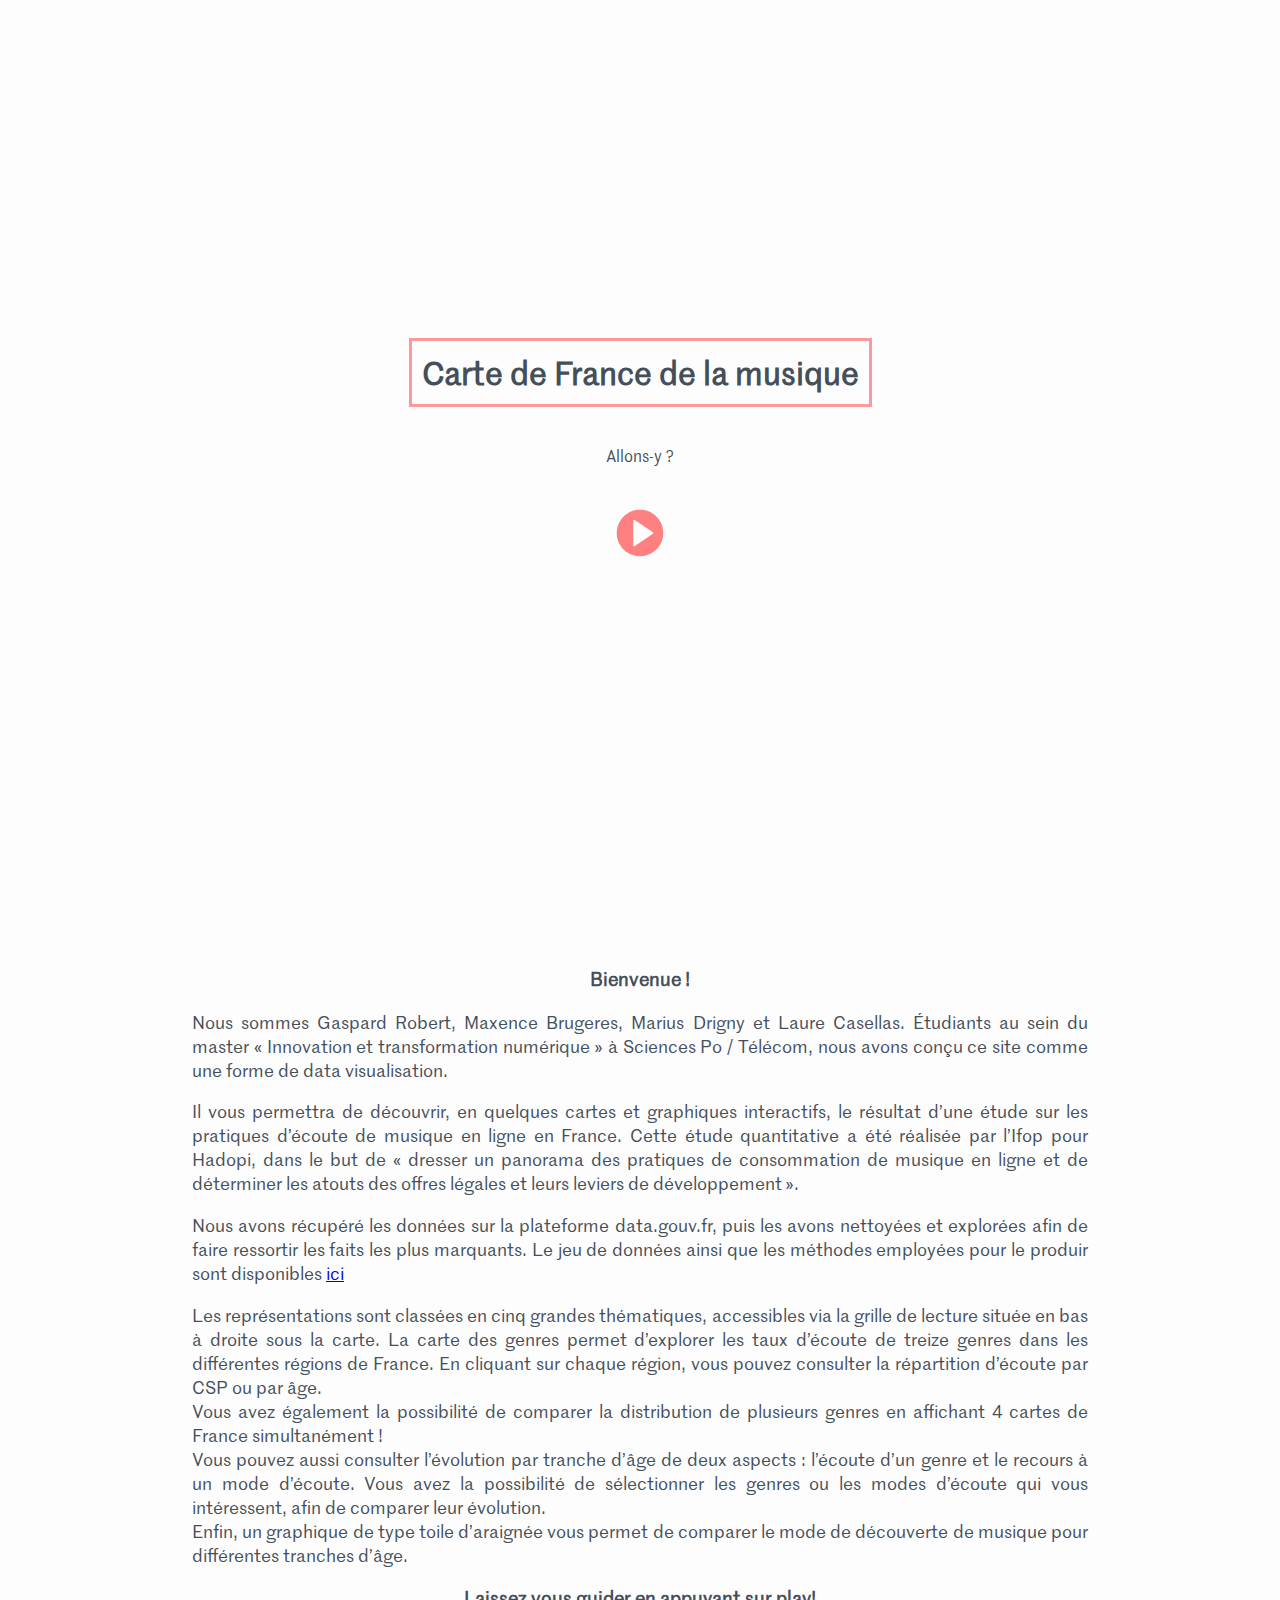
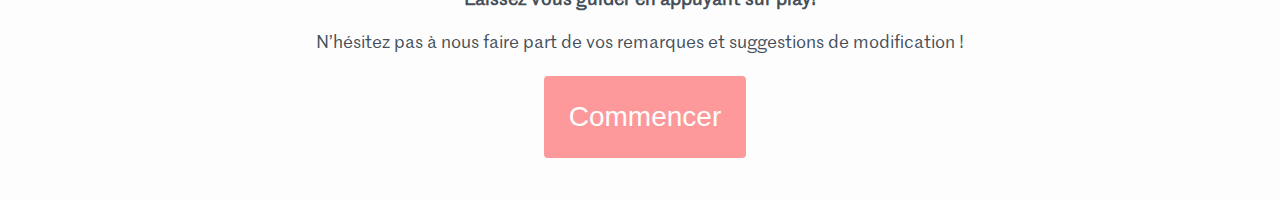
==== commit cb4f8024: "up" ====
--- a/index.html
+++ b/index.html
@@ -2,7 +2,6 @@
 <head>
     <meta charset="UTF-8">
     <meta name="viewport" content="width=device-width, initial-scale=1.0, maximum-scale=1.0, minimal-ui"/>
-    <link rel="stylesheet" href="visuals/genreByRegionWithAge/interactiveMapStyle.css">
     <link rel="stylesheet" href="visuals/modeEcouteByAge/modeEcouteByAgeStyle.css">
     <link rel="stylesheet" href="visuals/decouverteByAge/decouverteByAgeStyle.css">
     <link rel="stylesheet" href="visuals/genreByAge/genreByAgeStyle.css">
@@ -35,26 +34,41 @@
 </div>
 
 
-
-<div class = "disclaimer" id="disclaimer_div">
-
-  <div id="preztext"> <h3>Bienvenue ! </h3>
-
-<p>Nous sommes Gaspard Robert, Maxence Brugeres, Marius Drigny et Laure Casellas. Étudiants au sein du master « Innovation et transformation numérique » à Sciences Po / Télécom, nous avons conçu ce site comme une forme de data visualisation. </p>
-
-<p>Il vous permettra de découvrir, en quelques cartes et graphiques interactifs, le résultat d’une étude sur les pratiques d’écoute de musique en ligne en France. Cette étude quantitative a été réalisée par l’Ifop, dans le but de « dresser un panorama des pratiques de consommation de musique en ligne et de déterminer les atouts des offres légales et leurs leviers de développement ».</p>
-
-<p>Nous avons récupéré les données sur la plateforme data.gouv.fr, puis les avons nettoyées afin de réaliser les visualisations présentées à l’aide du logiciel Tableau.</p>
-
-<p>Les représentations sont classées en cinq grandes thématiques, accessibles via la grille de lecture située en bas à droite sous la carte. 
-La carte des genres permet d’explorer les taux d’écoute de treize genres dans les différentes régions de France. En cliquant sur chaque région, vous pouvez consulter la répartition d’écoute par CSP ou par âge. <br>
-Vous avez également la possibilité de comparer la distribution de plusieurs genres en affichant 4 cartes de France simultanément !<br>
-Vous pouvez aussi consulter l’évolution par tranche d’âge de deux aspects : l’écoute d’un genre et le recours à un mode d’écoute. Vous avez la possibilité de sélectionner les genres ou les modes d’écoute qui vous intéressent, afin de comparer leur évolution. <br>
-Enfin, un graphique de type toile d’araignée vous permet de comparer le mode de découverte de musique pour différentes tranches d’âge. </p>
-
-<h3> Laissez vous guider en appuyant sur play! </h3>
-
-<p>N’hésitez pas à nous faire part de vos remarques et suggestions de modification !</p>
+<div class="disclaimer" id="disclaimer_div">
+
+    <div id="preztext"><h3>Bienvenue ! </h3>
+
+        <p>Nous sommes Gaspard Robert, Maxence Brugeres, Marius Drigny et Laure Casellas. Étudiants au sein du master «
+            Innovation et transformation numérique » à Sciences Po / Télécom, nous avons conçu ce site comme une forme
+            de data visualisation. </p>
+
+        <p>Il vous permettra de découvrir, en quelques cartes et graphiques interactifs, le résultat d’une étude sur les
+            pratiques d’écoute de musique en ligne en France. Cette étude quantitative a été réalisée par l’Ifop pour
+            Hadopi, dans le but de « dresser un panorama des pratiques de consommation de musique en ligne et de
+            déterminer les atouts des offres légales et leurs leviers de développement ».</p>
+
+        <p>Nous avons récupéré les données sur la plateforme data.gouv.fr, puis les avons nettoyées et explorées afin de
+            faire ressortir les faits les plus marquants. Le jeu de données ainsi que les méthodes employées pour
+            le produir sont disponibles <a
+                href="https://www.data.gouv.fr/fr/datasets/les-pratiques-decoute-de-musique-en-ligne-octobre-2020/">ici</a>
+        </p>
+
+        <p>Les représentations sont classées en cinq grandes thématiques, accessibles via la grille de lecture située en
+            bas à droite sous la carte.
+            La carte des genres permet d’explorer les taux d’écoute de treize genres dans les différentes régions de
+            France. En cliquant sur chaque région, vous pouvez consulter la répartition d’écoute par CSP ou par âge.
+            <br>
+            Vous avez également la possibilité de comparer la distribution de plusieurs genres en affichant 4 cartes de
+            France simultanément !<br>
+            Vous pouvez aussi consulter l’évolution par tranche d’âge de deux aspects : l’écoute d’un genre et le
+            recours à un mode d’écoute. Vous avez la possibilité de sélectionner les genres ou les modes d’écoute qui
+            vous intéressent, afin de comparer leur évolution. <br>
+            Enfin, un graphique de type toile d’araignée vous permet de comparer le mode de découverte de musique pour
+            différentes tranches d’âge. </p>
+
+        <h3> Laissez vous guider en appuyant sur play! </h3>
+
+        <p class = centered>N’hésitez pas à nous faire part de vos remarques et suggestions de modification !</p>
 </div>
 
 
--- a/visuals/genreByRegion/interactiveMapStyle.css
+++ b/visuals/genreByRegion/interactiveMapStyle.css
@@ -82,6 +82,35 @@
      */
 }
 
+/*
+Tout le style est dans ce CSS à l'exeption de la coloration des région qui se trouve changée par le js en
+fonciton de la data qu'on affiche sur la map.
+ */
+
+
+.select_genre{
+    background-color: #FD999A;
+    border : none;
+    color: white;
+    appearance : none;
+    background: url(../../icons/music_note.svg) 96% / 15% no-repeat #FD999A;
+    animation: clignote 2s infinite;
+    transition-property: background;
+    transition-duration: 2s;
+    height: 30px;
+    cursor: pointer;
+    font-family: 'MarrSans', Helvetica, arial, serif;
+    padding : 4px;
+}
+
+@keyframes clignote{
+
+    50% {background: 96% / 15% no-repeat #FD999A}
+
+}
+
+
+
 
 
 
--- a/visuals/severalRegions/severalRegionStyle.css
+++ b/visuals/severalRegions/severalRegionStyle.css
@@ -24,6 +24,8 @@
     flex-direction: column;
     justify-content: center;
     width: 50%;
+    padding-top: 2vh;
+    padding-bottom: 1vh;
 }
 .small_map{
     display: flex;
--- a/index_style.css
+++ b/index_style.css
@@ -1,8 +1,10 @@
-html { 
+html {
 height: 100%; overflow:auto; 
 scroll-behavior: smooth;
 margin :0;
 padding : 0;
+overflow-x: hidden; // hide horizontal
+
 }
 
 body { 
@@ -38,17 +40,22 @@
 }
 
 #preztext{
-	width: 80%;
-}
+	width: 70%;
+}
+
 
 #preztext p {
 	font-family: MarrSans;
-	font-size: 120%;
+	font-size: 110%;
 	color:#444F59;
 	transition: all 1.5s;
-	
+	text-align: justify;
+	text-justify: inter-word;
+}
+#preztext p.centered{
 	text-align: center;
 }
+
 
 button{
 	cursor: pointer;
@@ -237,7 +244,8 @@
 	display: flex;
 	flex-direction: row;
 	justify-content: center;
-	height: 100%;
+	height: 95%;
+	width: 	95%;
 }
 #mapcharts div{
 	display: flex;
@@ -267,16 +275,19 @@
 	
 
 }
-.mapside{
-	display: flex;
-	flex-direction: column;
-	justify-content: center;
+#mapside{
+	display: flex;
+	flex-direction: column;
+	justify-content: center;
+	width: 	20%;
 }
 
 .map{
 	display: flex;
 	flex-direction: column;
 	justify-content: center;
+	width: 	35%;
+	padding-right:2vw ;
 }
 
 
@@ -318,7 +329,18 @@
 
 .line_chart_age_genre{
     height: 100%;
-    width: 70%;
+    width: 50%;
+	transition: all .3s;
+	padding: 3vh;
+	box-sizing: border-box;
+}
+
+.line_chart_age_genre_played{
+	height: 100%;
+	width: 80%;
+	box-sizing: border-box;
+	padding: 4vh;
+	transition: all .3s;
 }
 
 
@@ -329,6 +351,7 @@
 	height: 90%;
 	border-left : 15px solid #FDFDFD;
 	border-right : 15px solid #FDFDFD;
+	align-items: center;
 }
 .nomapcharts{
 	height: 95%;
@@ -582,7 +605,7 @@
 .newdiv{
 	height: 100%;
 	width: 0%;
-	transition: all .1s;
+	transition: all .3s;
 	display: flex;
 	flex-direction: column;
 	justify-content: center;
